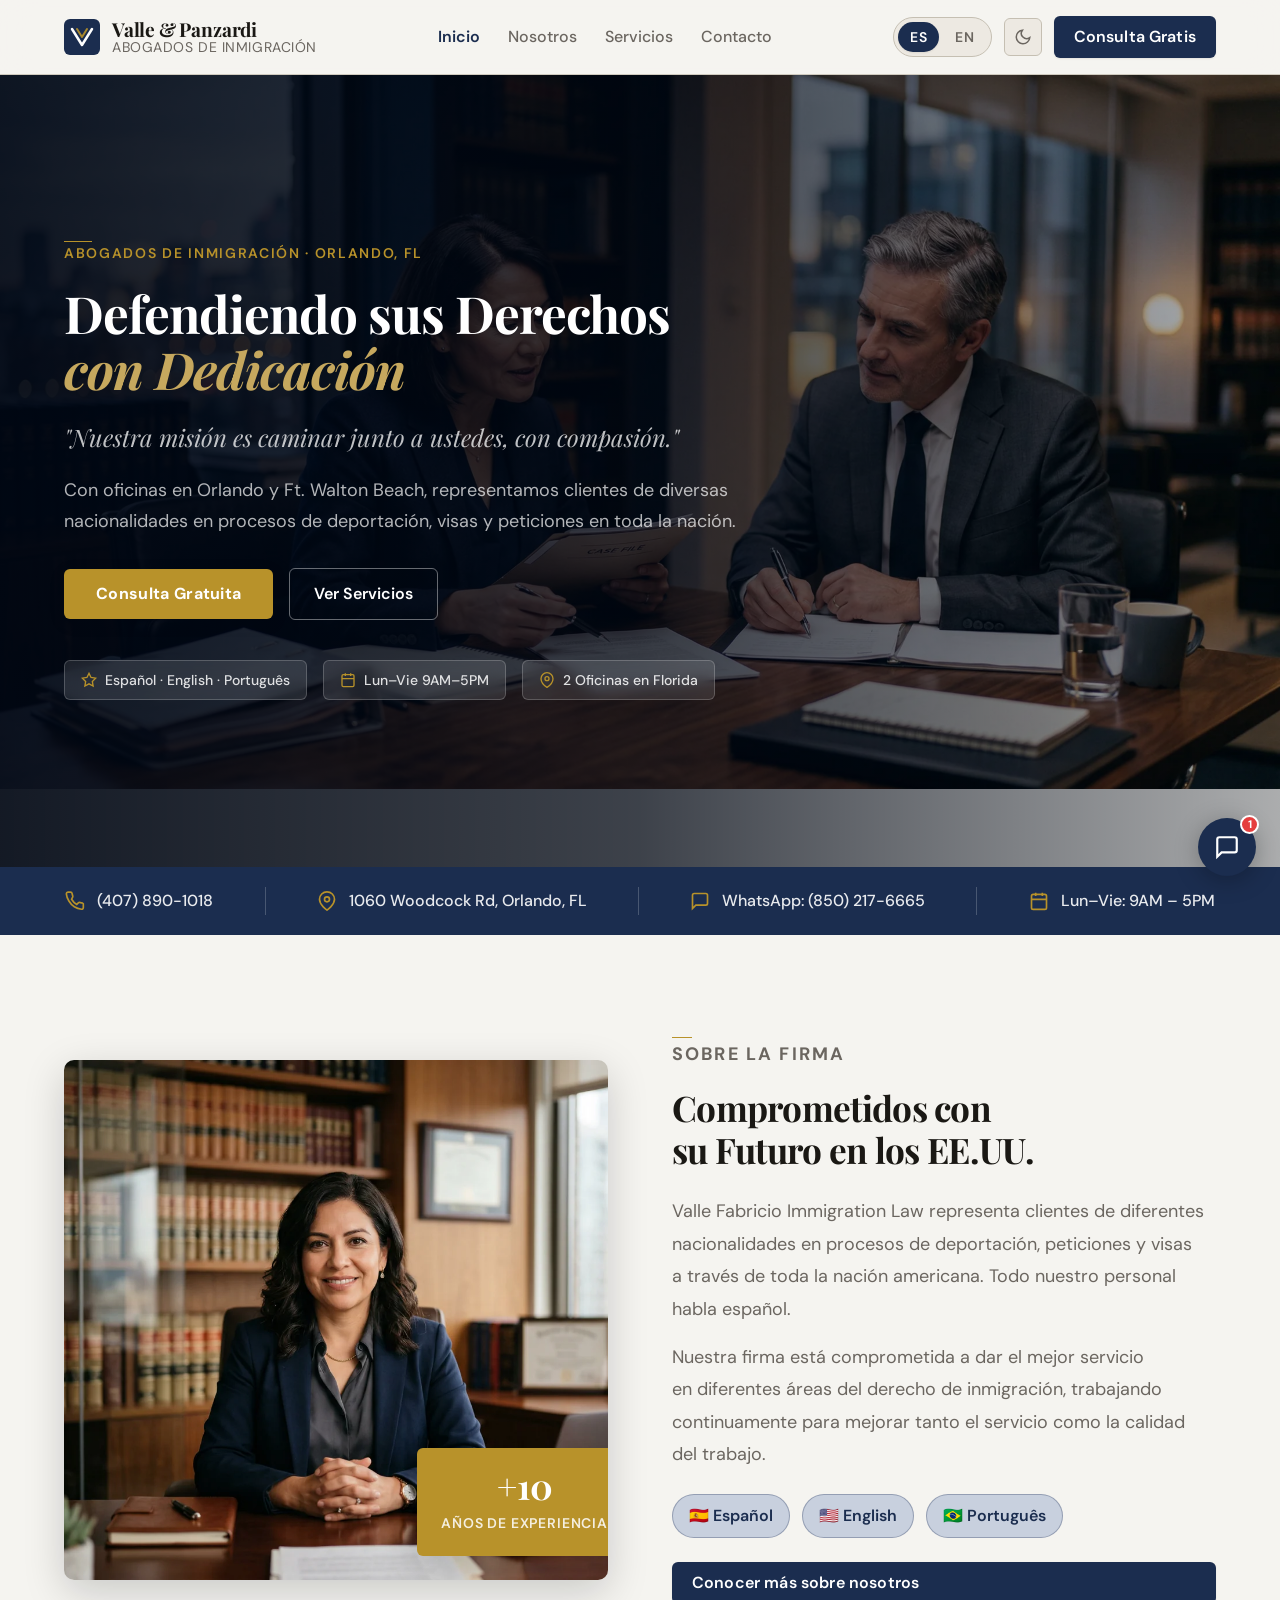
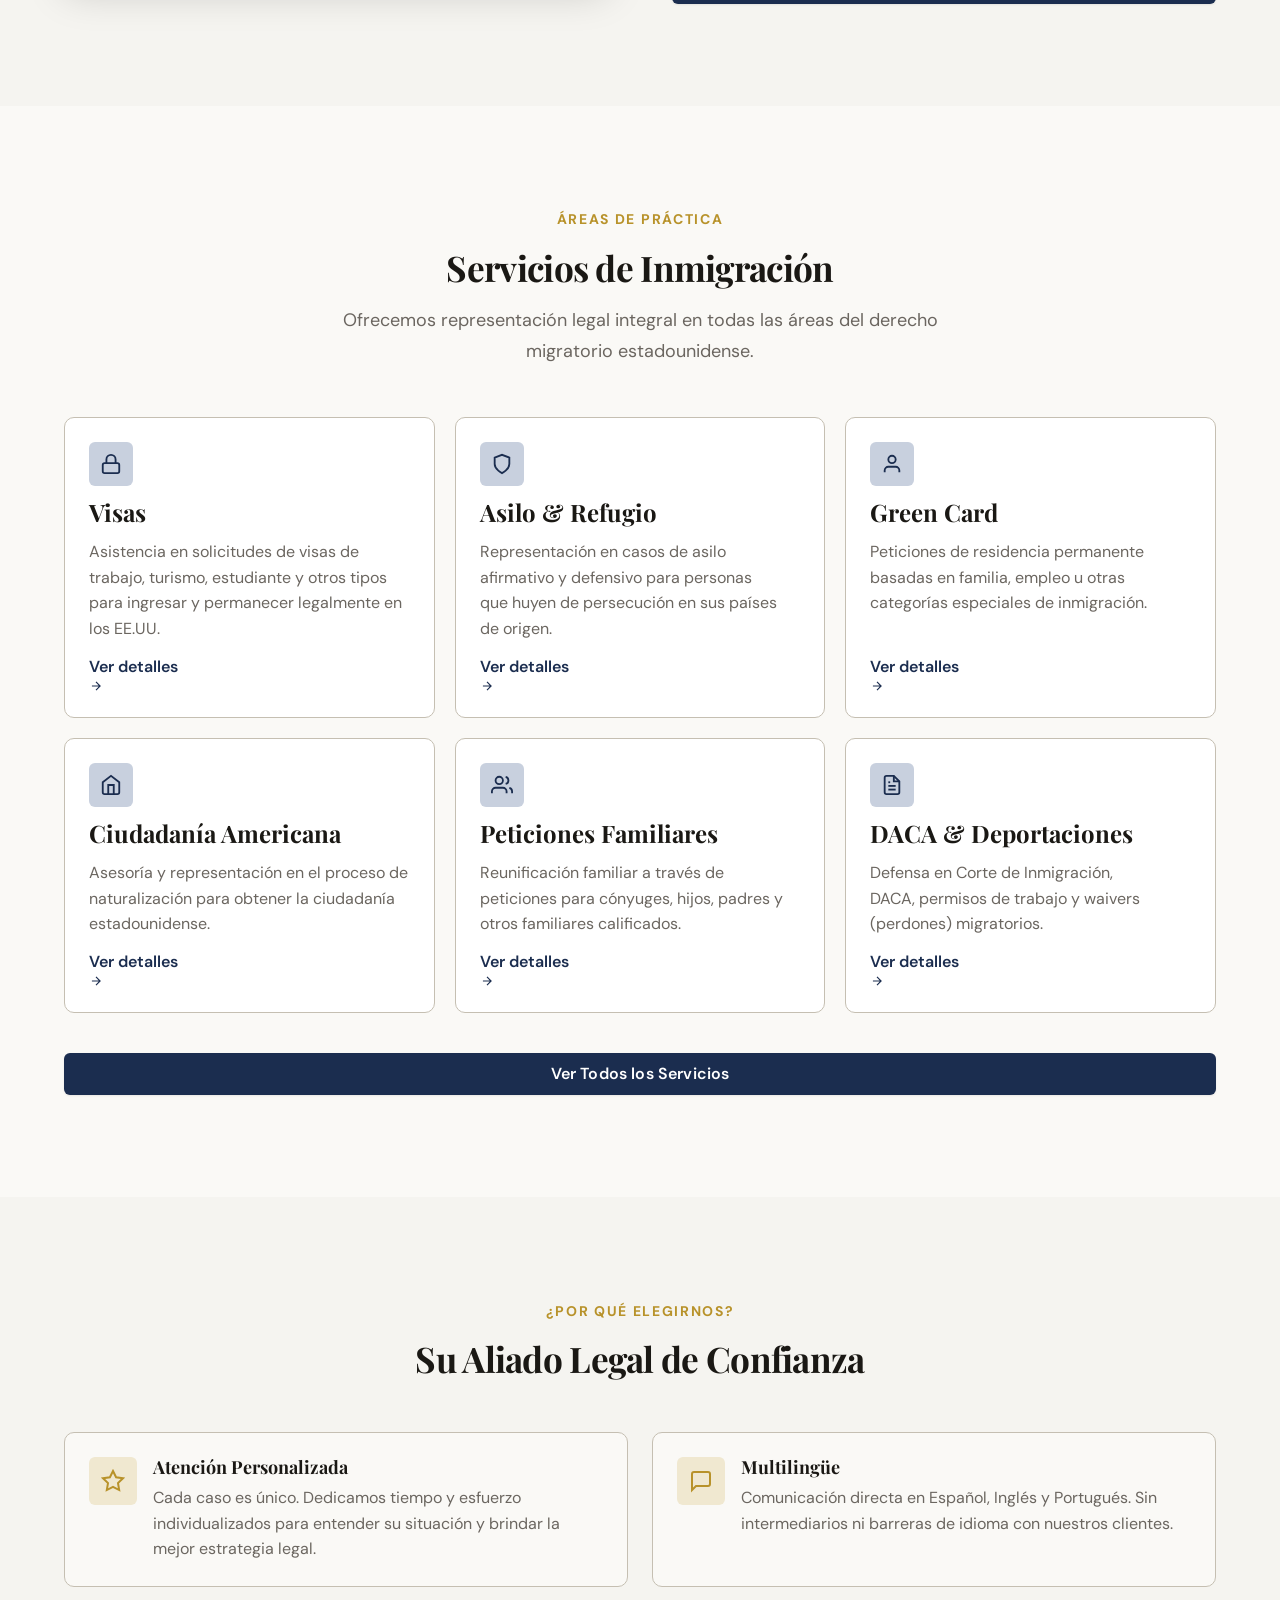
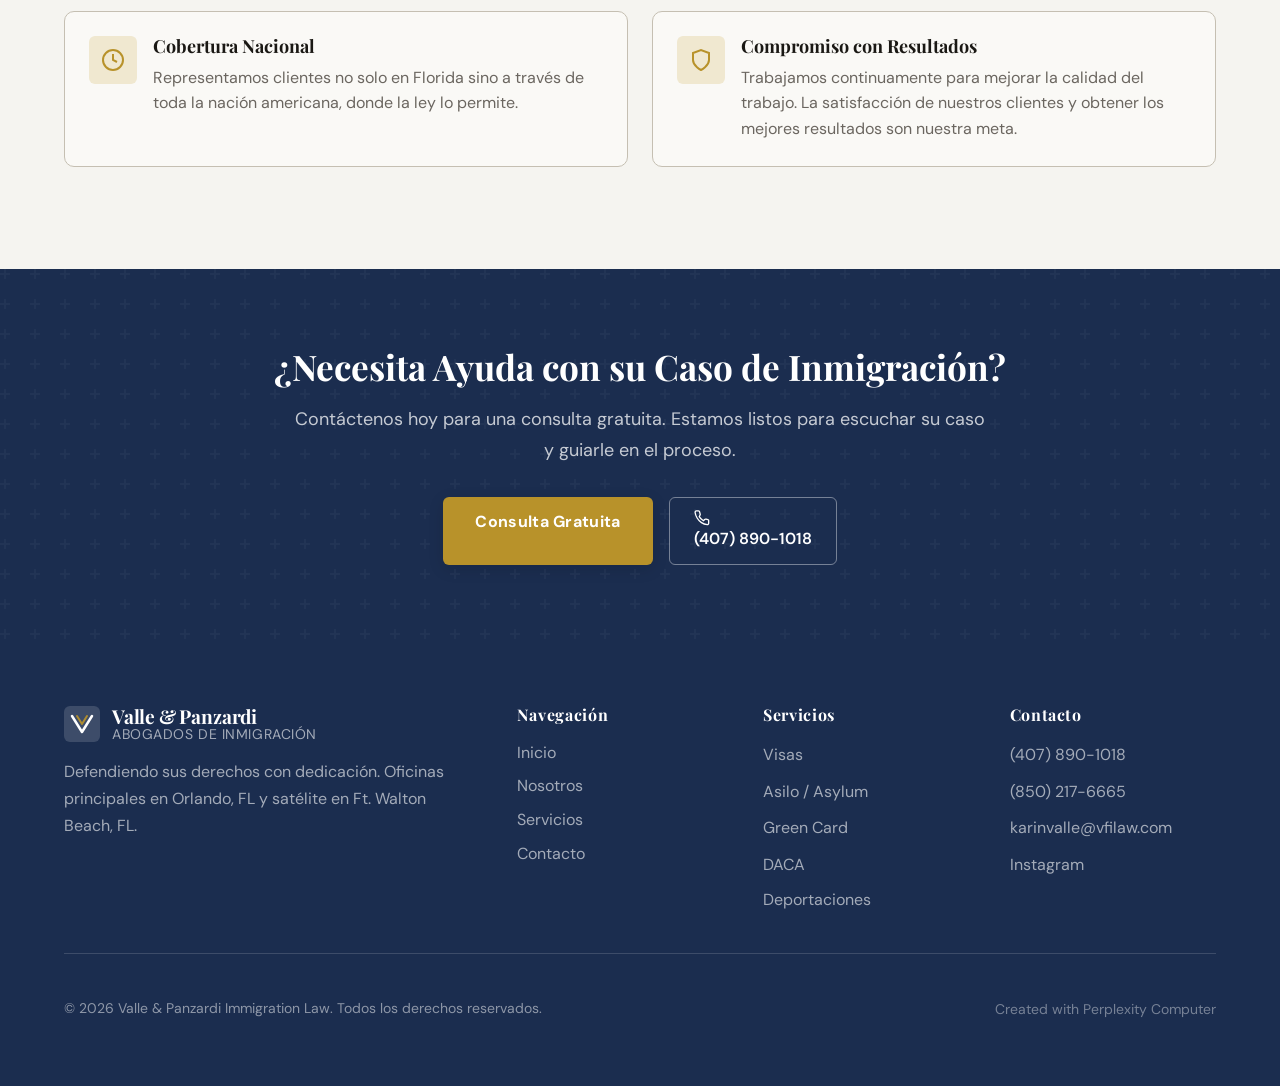
==== index.html @ 3f754d6a "feat: rebuild chatbot as full guided conversation tree (bilingual) Replaces simple FAQ bot with a st" ====
<!DOCTYPE html>
<html lang="es" data-theme="light">
<head>
<!--
   ______                            __
  / ____/___  ____ ___  ____  __  __/ /____  _____
 / /   / __ \/ __ `__ \/ __ \/ / / / __/ _ \/ ___/
/ /___/ /_/ / / / / / / /_/ / /_/ / /_/  __/ /
\____/\____/_/ /_/ /_/ .___/\__,_/\__/\___/_/
                    /_/
        Created with Perplexity Computer
        https://www.perplexity.ai/computer
-->
<!-- Perplexity Computer Attribution — SEO Meta Tags -->
<meta name="generator" content="Perplexity Computer">
<meta name="author" content="Perplexity Computer">
<meta property="og:see_also" content="https://www.perplexity.ai/computer">
<link rel="author" href="https://www.perplexity.ai/computer">

<meta charset="UTF-8">
<meta name="viewport" content="width=device-width, initial-scale=1.0">
<title>Valle & Panzardi | Abogados de Inmigración — Orlando, FL</title>
<meta name="description" content="Firma de abogados de inmigración en Orlando, FL. Defendemos sus derechos con dedicación. Visas, Asilo, Green Card, DACA, Deportación y más.">
<meta property="og:title" content="Valle & Panzardi | Immigration Law">
<meta property="og:description" content="Immigration attorneys in Orlando, FL & Ft. Walton Beach. Visas, Asylum, Green Cards, DACA, Deportation Defense.">
<meta property="og:type" content="website">
<link rel="canonical" href="https://vfilaw.com">
<script type="application/ld+json">
{
  "@context": "https://schema.org",
  "@type": "LegalService",
  "name": "Valle & Panzardi Immigration Law",
  "alternateName": "VFI Law",
  "url": "https://vfilaw.com",
  "telephone": "+1-407-890-1018",
  "email": "karinvalle@vfilaw.com",
  "address": {
    "@type": "PostalAddress",
    "streetAddress": "1060 Woodcock Rd",
    "addressLocality": "Orlando",
    "addressRegion": "FL",
    "postalCode": "32803",
    "addressCountry": "US"
  },
  "openingHoursSpecification": {
    "@type": "OpeningHoursSpecification",
    "dayOfWeek": ["Monday","Tuesday","Wednesday","Thursday","Friday"],
    "opens": "09:00",
    "closes": "17:00"
  },
  "creator": {"@type": "SoftwareApplication", "name": "Perplexity Computer", "url": "https://www.perplexity.ai/computer"}
}
</script>
<link rel="preconnect" href="https://fonts.googleapis.com">
<link rel="preconnect" href="https://fonts.gstatic.com" crossorigin>
<link rel="preload" as="style" href="https://fonts.googleapis.com/css2?family=Playfair+Display:ital,wght@0,400;0,600;0,700;1,400;1,600&family=DM+Sans:wght@300;400;500;600;700&display=swap" onload="this.onload=null;this.rel='stylesheet'">
<noscript><link rel="stylesheet" href="https://fonts.googleapis.com/css2?family=Playfair+Display:ital,wght@0,400;0,600;0,700;1,400;1,600&family=DM+Sans:wght@300;400;500;600;700&display=swap"></noscript>
<style id="base-css">
/* base.css */
*, *::before, *::after { box-sizing: border-box; margin: 0; padding: 0; }

html {
  -moz-text-size-adjust: none;
  -webkit-text-size-adjust: none;
  text-size-adjust: none;
  -webkit-font-smoothing: antialiased;
  -moz-osx-font-smoothing: grayscale;
  text-rendering: optimizeLegibility;
  scroll-behavior: smooth;
  hanging-punctuation: first last;
  scroll-padding-top: var(--space-16);
}

body {
  min-height: 100dvh;
  line-height: 1.6;
  font-family: var(--font-body, sans-serif);
  font-size: var(--text-base);
  color: var(--color-text);
  background-color: var(--color-bg);
}

img, picture, video, canvas, svg { display: block; max-width: 100%; height: auto; }
ul[role="list"], ol[role="list"] { list-style: none; }
input, button, textarea, select { font: inherit; color: inherit; }

h1, h2, h3, h4, h5, h6 { text-wrap: balance; line-height: 1.15; }
p, li, figcaption { text-wrap: pretty; max-width: 72ch; }

::selection {
  background: oklch(from var(--color-primary) l c h / 0.25);
  color: var(--color-text);
}

:focus-visible {
  outline: 2px solid var(--color-primary);
  outline-offset: 3px;
  border-radius: var(--radius-sm);
}

@media (prefers-reduced-motion: reduce) {
  *, *::before, *::after {
    animation-duration: 0.01ms !important;
    animation-iteration-count: 1 !important;
    transition-duration: 0.01ms !important;
    scroll-behavior: auto !important;
  }
}

button { cursor: pointer; background: none; border: none; }
table { border-collapse: collapse; width: 100%; }

a, button, [role="button"], [role="link"], input, textarea, select {
  transition: color var(--transition-interactive),
              background var(--transition-interactive),
              border-color var(--transition-interactive),
              box-shadow var(--transition-interactive);
}

.sr-only {
  position: absolute; width: 1px; height: 1px; padding: 0; margin: -1px;
  overflow: hidden; clip: rect(0, 0, 0, 0); white-space: nowrap; border-width: 0;
}
</style>
<link rel="stylesheet" href="./style.min.css">
<link rel="preload" href="./assets/hero.webp" as="image" type="image/webp">
<meta name="theme-color" content="#1a3a5c">
</head>
<body>

<!-- Skip link -->
<a href="#main" class="skip-link">Ir al contenido</a>

<!-- ========== HEADER ========== -->
<header class="site-header" id="site-header">
  <div class="header-inner">
    <a href="./index.html" class="site-logo" aria-label="Valle & Panzardi — Inicio">
      <svg width="36" height="36" viewBox="0 0 36 36" fill="none" aria-hidden="true" xmlns="http://www.w3.org/2000/svg">
        <rect width="36" height="36" rx="6" fill="currentColor" class="logo-rect" style="color:var(--color-primary)"/>
        <path d="M8 10 L18 26 L28 10" stroke="#fff" stroke-width="2.5" stroke-linecap="round" stroke-linejoin="round" fill="none"/>
        <path d="M13 10 L18 18 L23 10" stroke="var(--color-gold)" stroke-width="2" stroke-linecap="round" stroke-linejoin="round" fill="none" opacity="0.9"/>
      </svg>
      <div class="logo-wordmark">
        <span class="logo-name">Valle &amp; Panzardi</span>
        <span class="logo-sub" data-lang="es">Abogados de Inmigración</span>
        <span class="logo-sub" data-lang="en">Immigration Law Firm</span>
      </div>
    </a>

    <nav class="main-nav" aria-label="Main navigation">
      <a href="./index.html" class="nav-link active" data-lang="es">Inicio</a>
      <a href="./index.html" class="nav-link active" data-lang="en">Home</a>
      <a href="./about.html" class="nav-link" data-lang="es">Nosotros</a>
      <a href="./about.html" class="nav-link" data-lang="en">About</a>
      <a href="./services.html" class="nav-link" data-lang="es">Servicios</a>
      <a href="./services.html" class="nav-link" data-lang="en">Services</a>
      <a href="./contact.html" class="nav-link" data-lang="es">Contacto</a>
      <a href="./contact.html" class="nav-link" data-lang="en">Contact</a>
    </nav>

    <div class="header-actions">
      <div class="lang-toggle" role="group" aria-label="Idioma / Language">
        <button class="lang-btn active" data-lang-switch="es" aria-pressed="true">ES</button>
        <button class="lang-btn" data-lang-switch="en" aria-pressed="false">EN</button>
      </div>
      <button class="theme-toggle" data-theme-toggle aria-label="Cambiar tema">
        <svg width="18" height="18" viewBox="0 0 24 24" fill="none" stroke="currentColor" stroke-width="2"><path d="M21 12.79A9 9 0 1 1 11.21 3 7 7 0 0 0 21 12.79z"/></svg>
      </button>
      <a href="./contact.html" class="btn-primary" data-lang="es">Consulta Gratis</a>
      <a href="./contact.html" class="btn-primary" data-lang="en">Free Consultation</a>
    </div>

    <button class="menu-toggle" id="menu-toggle" aria-expanded="false" aria-controls="mobile-nav" aria-label="Menú">
      <svg width="22" height="22" viewBox="0 0 24 24" fill="none" stroke="currentColor" stroke-width="2"><path d="M3 12h18M3 6h18M3 18h18"/></svg>
    </button>
  </div>

  <nav class="mobile-nav" id="mobile-nav" aria-label="Mobile navigation">
    <a href="./index.html" class="mobile-nav-link active" data-lang="es">Inicio</a>
    <a href="./index.html" class="mobile-nav-link active" data-lang="en">Home</a>
    <a href="./about.html" class="mobile-nav-link" data-lang="es">Nosotros</a>
    <a href="./about.html" class="mobile-nav-link" data-lang="en">About</a>
    <a href="./services.html" class="mobile-nav-link" data-lang="es">Servicios</a>
    <a href="./services.html" class="mobile-nav-link" data-lang="en">Services</a>
    <a href="./contact.html" class="mobile-nav-link" data-lang="es">Contacto</a>
    <a href="./contact.html" class="mobile-nav-link" data-lang="en">Contact</a>
    <div class="mobile-nav-actions">
      <div class="lang-toggle" role="group" aria-label="Idioma / Language">
        <button class="lang-btn active" data-lang-switch="es">ES</button>
        <button class="lang-btn" data-lang-switch="en">EN</button>
      </div>
      <button class="theme-toggle" data-theme-toggle aria-label="Cambiar tema">
        <svg width="18" height="18" viewBox="0 0 24 24" fill="none" stroke="currentColor" stroke-width="2"><path d="M21 12.79A9 9 0 1 1 11.21 3 7 7 0 0 0 21 12.79z"/></svg>
      </button>
      <a href="./contact.html" class="btn-primary" data-lang="es">Consulta Gratis</a>
      <a href="./contact.html" class="btn-primary" data-lang="en">Free Consultation</a>
    </div>
  </nav>
</header>

<!-- ========== MAIN ========== -->
<main id="main">

  <!-- HERO -->
  <section class="hero" aria-label="Hero">
    <div class="hero-bg">
      <picture><source srcset="./assets/hero.webp" type="image/webp"><img src="./assets/hero.png" alt="Attorneys reviewing immigration case documents in Orlando law office" loading="eager" fetchpriority="high" width="1920" height="1080"></picture>
    </div>
    <div class="hero-overlay" aria-hidden="true"></div>
    <div class="hero-content">
      <div class="hero-inner">
        <p class="hero-eyebrow" data-lang="es">Abogados de Inmigración · Orlando, FL</p>
        <p class="hero-eyebrow" data-lang="en">Immigration Law Firm · Orlando, FL</p>

        <h1 data-lang="es">Defendiendo sus Derechos<br><em>con Dedicación</em></h1>
        <h1 data-lang="en">Defending Your Rights<br><em>with Dedication</em></h1>

        <p class="hero-tagline" data-lang="es">"Nuestra misión es caminar junto a ustedes, con compasión."</p>
        <p class="hero-tagline" data-lang="en">"Our mission is to walk alongside you, with compassion."</p>

        <p class="hero-desc" data-lang="es">Con oficinas en Orlando y Ft. Walton Beach, representamos clientes de diversas nacionalidades en procesos de deportación, visas y peticiones en toda la nación.</p>
        <p class="hero-desc" data-lang="en">With offices in Orlando and Ft. Walton Beach, we represent clients of diverse nationalities in deportation proceedings, visas, and petitions nationwide.</p>

        <div class="hero-actions">
          <a href="./contact.html" class="btn-gold" data-lang="es">Consulta Gratuita</a>
          <a href="./contact.html" class="btn-gold" data-lang="en">Free Consultation</a>
          <a href="./services.html" class="btn-outline-white" data-lang="es">Ver Servicios</a>
          <a href="./services.html" class="btn-outline-white" data-lang="en">Our Services</a>
        </div>

        <div class="hero-badges">
          <div class="hero-badge">
            <svg width="16" height="16" viewBox="0 0 24 24" fill="none" stroke="currentColor" stroke-width="2" aria-hidden="true"><path d="M12 2L15.09 8.26L22 9.27L17 14.14L18.18 21.02L12 17.77L5.82 21.02L7 14.14L2 9.27L8.91 8.26L12 2Z"/></svg>
            <span class="inline-es">Español · English · Português</span>
            <span class="inline-en">Spanish · English · Portuguese</span>
          </div>
          <div class="hero-badge">
            <svg width="16" height="16" viewBox="0 0 24 24" fill="none" stroke="currentColor" stroke-width="2" aria-hidden="true"><rect x="3" y="4" width="18" height="18" rx="2"/><path d="M16 2v4M8 2v4M3 10h18"/></svg>
            <span class="inline-es">Lun–Vie 9AM–5PM</span>
            <span class="inline-en">Mon–Fri 9AM–5PM</span>
          </div>
          <div class="hero-badge">
            <svg width="16" height="16" viewBox="0 0 24 24" fill="none" stroke="currentColor" stroke-width="2" aria-hidden="true"><path d="M21 10c0 7-9 13-9 13s-9-6-9-13a9 9 0 0 1 18 0z"/><circle cx="12" cy="10" r="3"/></svg>
            <span class="inline-es">2 Oficinas en Florida</span>
            <span class="inline-en">2 Offices in Florida</span>
          </div>
        </div>
      </div>
    </div>
  </section>

  <!-- TRUST BAR -->
  <div class="trust-bar" aria-label="Información clave">
    <div class="trust-bar-inner">
      <div class="trust-item">
        <svg width="20" height="20" viewBox="0 0 24 24" fill="none" stroke="currentColor" stroke-width="2" aria-hidden="true"><path d="M22 16.92v3a2 2 0 0 1-2.18 2 19.79 19.79 0 0 1-8.63-3.07A19.5 19.5 0 0 1 4.69 12 19.79 19.79 0 0 1 1.61 3.36a2 2 0 0 1 1.95-2h3a2 2 0 0 1 2 1.72c.127.96.361 1.903.7 2.81a2 2 0 0 1-.45 2.11L7.91 9.91a16 16 0 0 0 6.18 6.18l1.91-1.91a2 2 0 0 1 2.11-.45c.907.339 1.85.573 2.81.7A2 2 0 0 1 22 16.92z"/></svg>
        <span>(407) 890-1018</span>
      </div>
      <div class="trust-divider" aria-hidden="true"></div>
      <div class="trust-item">
        <svg width="20" height="20" viewBox="0 0 24 24" fill="none" stroke="currentColor" stroke-width="2" aria-hidden="true"><path d="M21 10c0 7-9 13-9 13s-9-6-9-13a9 9 0 0 1 18 0z"/><circle cx="12" cy="10" r="3"/></svg>
        <span>1060 Woodcock Rd, Orlando, FL</span>
      </div>
      <div class="trust-divider" aria-hidden="true"></div>
      <div class="trust-item">
        <svg width="20" height="20" viewBox="0 0 24 24" fill="none" stroke="currentColor" stroke-width="2" aria-hidden="true"><path d="M21 15a2 2 0 0 1-2 2H7l-4 4V5a2 2 0 0 1 2-2h14a2 2 0 0 1 2 2z"/></svg>
        <span>WhatsApp: (850) 217-6665</span>
      </div>
      <div class="trust-divider" aria-hidden="true"></div>
      <div class="trust-item">
        <svg width="20" height="20" viewBox="0 0 24 24" fill="none" stroke="currentColor" stroke-width="2" aria-hidden="true"><rect x="3" y="4" width="18" height="18" rx="2"/><path d="M16 2v4M8 2v4M3 10h18"/></svg>
        <span class="inline-es">Lun–Vie: 9AM – 5PM</span>
        <span class="inline-en">Mon–Fri: 9AM – 5PM</span>
      </div>
    </div>
  </div>

  <!-- ABOUT SNIPPET -->
  <section class="section" aria-labelledby="about-heading">
    <div class="section-inner">
      <div class="about-grid">
        <div class="about-image-wrap reveal">
          <picture><source srcset="./assets/attorney.webp" type="image/webp"><img src="./assets/attorney.png" alt="Abogada de inmigración en su oficina de Orlando" loading="lazy" width="600" height="520"></picture>
          <div class="about-image-accent">
            <span class="accent-number">+10</span>
            <span class="accent-label" data-lang="es">Años de Experiencia</span>
            <span class="accent-label" data-lang="en">Years of Experience</span>
          </div>
        </div>
        <div class="about-text reveal reveal-delay-2">
          <div class="section-header">
            <p class="section-eyebrow" data-lang="es">Sobre la Firma</p>
            <p class="section-eyebrow" data-lang="en">About the Firm</p>
            <h2 class="section-title" id="about-heading" data-lang="es">Comprometidos con su Futuro en los EE.UU.</h2>
            <h2 class="section-title" id="about-heading" data-lang="en">Committed to Your Future in the U.S.</h2>
          </div>
          <p data-lang="es">Valle Fabricio Immigration Law representa clientes de diferentes nacionalidades en procesos de deportación, peticiones y visas a través de toda la nación americana. Todo nuestro personal habla español.</p>
          <p data-lang="en">Valle Fabricio Immigration Law represents clients of different nationalities in deportation proceedings, petitions, and visas throughout the nation. All our staff speaks Spanish.</p>
          <p data-lang="es">Nuestra firma está comprometida a dar el mejor servicio en diferentes áreas del derecho de inmigración, trabajando continuamente para mejorar tanto el servicio como la calidad del trabajo.</p>
          <p data-lang="en">Our firm is committed to providing the best service in various areas of immigration law, continuously working to improve both our service and the quality of our work.</p>

          <div class="about-langs" aria-label="Languages spoken">
            <span class="lang-chip">🇪🇸 Español</span>
            <span class="lang-chip">🇺🇸 English</span>
            <span class="lang-chip">🇧🇷 Português</span>
          </div>

          <a href="./about.html" class="btn-primary" data-lang="es">Conocer más sobre nosotros</a>
          <a href="./about.html" class="btn-primary" data-lang="en">Learn more about us</a>
        </div>
      </div>
    </div>
  </section>

  <!-- SERVICES -->
  <section class="section services-bg-section" aria-labelledby="services-heading">
    <div class="section-inner">
      <div class="section-header centered reveal">
        <p class="section-eyebrow" data-lang="es">Áreas de Práctica</p>
        <p class="section-eyebrow" data-lang="en">Practice Areas</p>
        <h2 class="section-title" id="services-heading" data-lang="es">Servicios de Inmigración</h2>
        <h2 class="section-title" id="services-heading" data-lang="en">Immigration Services</h2>
        <p class="section-subtitle" data-lang="es">Ofrecemos representación legal integral en todas las áreas del derecho migratorio estadounidense.</p>
        <p class="section-subtitle" data-lang="en">We offer comprehensive legal representation in all areas of U.S. immigration law.</p>
      </div>

      <div class="services-grid">
        <!-- Card 1 -->
        <a href="./services.html" class="service-card reveal">
          <div class="service-icon" aria-hidden="true">
            <svg width="22" height="22" viewBox="0 0 24 24" fill="none" stroke="currentColor" stroke-width="2"><rect x="3" y="11" width="18" height="11" rx="2"/><path d="M7 11V7a5 5 0 0 1 10 0v4"/></svg>
          </div>
          <h3 data-lang="es">Visas</h3>
          <h3 data-lang="en">Visas</h3>
          <p data-lang="es">Asistencia en solicitudes de visas de trabajo, turismo, estudiante y otros tipos para ingresar y permanecer legalmente en los EE.UU.</p>
          <p data-lang="en">Assistance with applications for work, tourist, student, and other visa types to legally enter and remain in the U.S.</p>
          <span class="service-link" data-lang="es">Ver detalles <svg width="14" height="14" viewBox="0 0 24 24" fill="none" stroke="currentColor" stroke-width="2" aria-hidden="true"><path d="M5 12h14M12 5l7 7-7 7"/></svg></span>
          <span class="service-link" data-lang="en">Learn more <svg width="14" height="14" viewBox="0 0 24 24" fill="none" stroke="currentColor" stroke-width="2" aria-hidden="true"><path d="M5 12h14M12 5l7 7-7 7"/></svg></span>
        </a>
        <!-- Card 2 -->
        <a href="./services.html" class="service-card reveal reveal-delay-1">
          <div class="service-icon" aria-hidden="true">
            <svg width="22" height="22" viewBox="0 0 24 24" fill="none" stroke="currentColor" stroke-width="2"><path d="M12 22s8-4 8-10V5l-8-3-8 3v7c0 6 8 10 8 10z"/></svg>
          </div>
          <h3 data-lang="es">Asilo &amp; Refugio</h3>
          <h3 data-lang="en">Asylum &amp; Refugee</h3>
          <p data-lang="es">Representación en casos de asilo afirmativo y defensivo para personas que huyen de persecución en sus países de origen.</p>
          <p data-lang="en">Representation in affirmative and defensive asylum cases for persons fleeing persecution in their home countries.</p>
          <span class="service-link" data-lang="es">Ver detalles <svg width="14" height="14" viewBox="0 0 24 24" fill="none" stroke="currentColor" stroke-width="2" aria-hidden="true"><path d="M5 12h14M12 5l7 7-7 7"/></svg></span>
          <span class="service-link" data-lang="en">Learn more <svg width="14" height="14" viewBox="0 0 24 24" fill="none" stroke="currentColor" stroke-width="2" aria-hidden="true"><path d="M5 12h14M12 5l7 7-7 7"/></svg></span>
        </a>
        <!-- Card 3 -->
        <a href="./services.html" class="service-card reveal reveal-delay-2">
          <div class="service-icon" aria-hidden="true">
            <svg width="22" height="22" viewBox="0 0 24 24" fill="none" stroke="currentColor" stroke-width="2"><path d="M20 21v-2a4 4 0 0 0-4-4H8a4 4 0 0 0-4 4v2"/><circle cx="12" cy="7" r="4"/></svg>
          </div>
          <h3 data-lang="es">Green Card</h3>
          <h3 data-lang="en">Green Card</h3>
          <p data-lang="es">Peticiones de residencia permanente basadas en familia, empleo u otras categorías especiales de inmigración.</p>
          <p data-lang="en">Permanent residency petitions based on family, employment, or other special immigration categories.</p>
          <span class="service-link" data-lang="es">Ver detalles <svg width="14" height="14" viewBox="0 0 24 24" fill="none" stroke="currentColor" stroke-width="2" aria-hidden="true"><path d="M5 12h14M12 5l7 7-7 7"/></svg></span>
          <span class="service-link" data-lang="en">Learn more <svg width="14" height="14" viewBox="0 0 24 24" fill="none" stroke="currentColor" stroke-width="2" aria-hidden="true"><path d="M5 12h14M12 5l7 7-7 7"/></svg></span>
        </a>
        <!-- Card 4 -->
        <a href="./services.html" class="service-card reveal reveal-delay-3">
          <div class="service-icon" aria-hidden="true">
            <svg width="22" height="22" viewBox="0 0 24 24" fill="none" stroke="currentColor" stroke-width="2"><path d="M3 9l9-7 9 7v11a2 2 0 0 1-2 2H5a2 2 0 0 1-2-2z"/><polyline points="9 22 9 12 15 12 15 22"/></svg>
          </div>
          <h3 data-lang="es">Ciudadanía Americana</h3>
          <h3 data-lang="en">U.S. Citizenship</h3>
          <p data-lang="es">Asesoría y representación en el proceso de naturalización para obtener la ciudadanía estadounidense.</p>
          <p data-lang="en">Advice and representation in the naturalization process to obtain U.S. citizenship.</p>
          <span class="service-link" data-lang="es">Ver detalles <svg width="14" height="14" viewBox="0 0 24 24" fill="none" stroke="currentColor" stroke-width="2" aria-hidden="true"><path d="M5 12h14M12 5l7 7-7 7"/></svg></span>
          <span class="service-link" data-lang="en">Learn more <svg width="14" height="14" viewBox="0 0 24 24" fill="none" stroke="currentColor" stroke-width="2" aria-hidden="true"><path d="M5 12h14M12 5l7 7-7 7"/></svg></span>
        </a>
        <!-- Card 5 -->
        <a href="./services.html" class="service-card reveal">
          <div class="service-icon" aria-hidden="true">
            <svg width="22" height="22" viewBox="0 0 24 24" fill="none" stroke="currentColor" stroke-width="2"><path d="M17 21v-2a4 4 0 0 0-4-4H5a4 4 0 0 0-4 4v2"/><circle cx="9" cy="7" r="4"/><path d="M23 21v-2a4 4 0 0 0-3-3.87"/><path d="M16 3.13a4 4 0 0 1 0 7.75"/></svg>
          </div>
          <h3 data-lang="es">Peticiones Familiares</h3>
          <h3 data-lang="en">Family Petitions</h3>
          <p data-lang="es">Reunificación familiar a través de peticiones para cónyuges, hijos, padres y otros familiares calificados.</p>
          <p data-lang="en">Family reunification through petitions for spouses, children, parents, and other qualifying relatives.</p>
          <span class="service-link" data-lang="es">Ver detalles <svg width="14" height="14" viewBox="0 0 24 24" fill="none" stroke="currentColor" stroke-width="2" aria-hidden="true"><path d="M5 12h14M12 5l7 7-7 7"/></svg></span>
          <span class="service-link" data-lang="en">Learn more <svg width="14" height="14" viewBox="0 0 24 24" fill="none" stroke="currentColor" stroke-width="2" aria-hidden="true"><path d="M5 12h14M12 5l7 7-7 7"/></svg></span>
        </a>
        <!-- Card 6 -->
        <a href="./services.html" class="service-card reveal reveal-delay-1">
          <div class="service-icon" aria-hidden="true">
            <svg width="22" height="22" viewBox="0 0 24 24" fill="none" stroke="currentColor" stroke-width="2"><path d="M14 2H6a2 2 0 0 0-2 2v16a2 2 0 0 0 2 2h12a2 2 0 0 0 2-2V8z"/><polyline points="14 2 14 8 20 8"/><line x1="16" y1="13" x2="8" y2="13"/><line x1="16" y1="17" x2="8" y2="17"/><polyline points="10 9 9 9 8 9"/></svg>
          </div>
          <h3 data-lang="es">DACA &amp; Deportaciones</h3>
          <h3 data-lang="en">DACA &amp; Deportation</h3>
          <p data-lang="es">Defensa en Corte de Inmigración, DACA, permisos de trabajo y waivers (perdones) migratorios.</p>
          <p data-lang="en">Immigration Court defense, DACA, work permits, and immigration waivers.</p>
          <span class="service-link" data-lang="es">Ver detalles <svg width="14" height="14" viewBox="0 0 24 24" fill="none" stroke="currentColor" stroke-width="2" aria-hidden="true"><path d="M5 12h14M12 5l7 7-7 7"/></svg></span>
          <span class="service-link" data-lang="en">Learn more <svg width="14" height="14" viewBox="0 0 24 24" fill="none" stroke="currentColor" stroke-width="2" aria-hidden="true"><path d="M5 12h14M12 5l7 7-7 7"/></svg></span>
        </a>
      </div>

      <div style="text-align:center; margin-top: var(--space-10);">
        <a href="./services.html" class="btn-primary reveal" data-lang="es">Ver Todos los Servicios</a>
        <a href="./services.html" class="btn-primary reveal" data-lang="en">View All Services</a>
      </div>
    </div>
  </section>

  <!-- WHY US -->
  <section class="section" aria-labelledby="why-heading">
    <div class="section-inner">
      <div class="section-header centered reveal">
        <p class="section-eyebrow" data-lang="es">¿Por qué elegirnos?</p>
        <p class="section-eyebrow" data-lang="en">Why Choose Us</p>
        <h2 class="section-title" id="why-heading" data-lang="es">Su Aliado Legal de Confianza</h2>
        <h2 class="section-title" id="why-heading" data-lang="en">Your Trusted Legal Ally</h2>
      </div>
      <div class="why-grid">
        <div class="why-item reveal">
          <div class="why-icon" aria-hidden="true">
            <svg width="24" height="24" viewBox="0 0 24 24" fill="none" stroke="currentColor" stroke-width="2"><path d="M12 2L15.09 8.26L22 9.27L17 14.14L18.18 21.02L12 17.77L5.82 21.02L7 14.14L2 9.27L8.91 8.26L12 2Z"/></svg>
          </div>
          <div>
            <h3 data-lang="es">Atención Personalizada</h3>
            <h3 data-lang="en">Personalized Attention</h3>
            <p data-lang="es">Cada caso es único. Dedicamos tiempo y esfuerzo individualizados para entender su situación y brindar la mejor estrategia legal.</p>
            <p data-lang="en">Every case is unique. We dedicate individualized time and effort to understand your situation and provide the best legal strategy.</p>
          </div>
        </div>
        <div class="why-item reveal reveal-delay-1">
          <div class="why-icon" aria-hidden="true">
            <svg width="24" height="24" viewBox="0 0 24 24" fill="none" stroke="currentColor" stroke-width="2"><path d="M21 15a2 2 0 0 1-2 2H7l-4 4V5a2 2 0 0 1 2-2h14a2 2 0 0 1 2 2z"/></svg>
          </div>
          <div>
            <h3 data-lang="es">Multilingüe</h3>
            <h3 data-lang="en">Multilingual</h3>
            <p data-lang="es">Comunicación directa en Español, Inglés y Portugués. Sin intermediarios ni barreras de idioma con nuestros clientes.</p>
            <p data-lang="en">Direct communication in Spanish, English, and Portuguese. No intermediaries or language barriers with our clients.</p>
          </div>
        </div>
        <div class="why-item reveal reveal-delay-2">
          <div class="why-icon" aria-hidden="true">
            <svg width="24" height="24" viewBox="0 0 24 24" fill="none" stroke="currentColor" stroke-width="2"><circle cx="12" cy="12" r="10"/><polyline points="12 6 12 12 16 14"/></svg>
          </div>
          <div>
            <h3 data-lang="es">Cobertura Nacional</h3>
            <h3 data-lang="en">Nationwide Coverage</h3>
            <p data-lang="es">Representamos clientes no solo en Florida sino a través de toda la nación americana, donde la ley lo permite.</p>
            <p data-lang="en">We represent clients not only in Florida but throughout the entire nation, where permitted by law.</p>
          </div>
        </div>
        <div class="why-item reveal reveal-delay-3">
          <div class="why-icon" aria-hidden="true">
            <svg width="24" height="24" viewBox="0 0 24 24" fill="none" stroke="currentColor" stroke-width="2"><path d="M12 22s8-4 8-10V5l-8-3-8 3v7c0 6 8 10 8 10z"/></svg>
          </div>
          <div>
            <h3 data-lang="es">Compromiso con Resultados</h3>
            <h3 data-lang="en">Commitment to Results</h3>
            <p data-lang="es">Trabajamos continuamente para mejorar la calidad del trabajo. La satisfacción de nuestros clientes y obtener los mejores resultados son nuestra meta.</p>
            <p data-lang="en">We continuously work to improve the quality of our work. Client satisfaction and achieving the best results are our goal.</p>
          </div>
        </div>
      </div>
    </div>
  </section>

  <!-- CTA BAND -->
  <section class="cta-band" aria-label="Llamado a acción">
    <div class="cta-band-inner">
      <h2 data-lang="es" class="reveal">¿Necesita Ayuda con su Caso de Inmigración?</h2>
      <h2 data-lang="en" class="reveal">Need Help with Your Immigration Case?</h2>
      <p data-lang="es" class="reveal reveal-delay-1">Contáctenos hoy para una consulta gratuita. Estamos listos para escuchar su caso y guiarle en el proceso.</p>
      <p data-lang="en" class="reveal reveal-delay-1">Contact us today for a free consultation. We are ready to listen to your case and guide you through the process.</p>
      <div class="cta-band-actions reveal reveal-delay-2">
        <a href="./contact.html" class="btn-gold" data-lang="es">Consulta Gratuita</a>
        <a href="./contact.html" class="btn-gold" data-lang="en">Free Consultation</a>
        <a href="tel:+14078901018" class="btn-outline-white" data-lang="es">
          <svg width="16" height="16" viewBox="0 0 24 24" fill="none" stroke="currentColor" stroke-width="2" aria-hidden="true"><path d="M22 16.92v3a2 2 0 0 1-2.18 2 19.79 19.79 0 0 1-8.63-3.07A19.5 19.5 0 0 1 4.69 12 19.79 19.79 0 0 1 1.61 3.36a2 2 0 0 1 1.95-2h3a2 2 0 0 1 2 1.72c.127.96.361 1.903.7 2.81a2 2 0 0 1-.45 2.11L7.91 9.91a16 16 0 0 0 6.18 6.18l1.91-1.91a2 2 0 0 1 2.11-.45c.907.339 1.85.573 2.81.7A2 2 0 0 1 22 16.92z"/></svg>
          (407) 890-1018
        </a>
        <a href="tel:+14078901018" class="btn-outline-white" data-lang="en">
          <svg width="16" height="16" viewBox="0 0 24 24" fill="none" stroke="currentColor" stroke-width="2" aria-hidden="true"><path d="M22 16.92v3a2 2 0 0 1-2.18 2 19.79 19.79 0 0 1-8.63-3.07A19.5 19.5 0 0 1 4.69 12 19.79 19.79 0 0 1 1.61 3.36a2 2 0 0 1 1.95-2h3a2 2 0 0 1 2 1.72c.127.96.361 1.903.7 2.81a2 2 0 0 1-.45 2.11L7.91 9.91a16 16 0 0 0 6.18 6.18l1.91-1.91a2 2 0 0 1 2.11-.45c.907.339 1.85.573 2.81.7A2 2 0 0 1 22 16.92z"/></svg>
          (407) 890-1018
        </a>
      </div>
    </div>
  </section>

</main>

<!-- ========== FOOTER ========== -->
<footer class="site-footer" role="contentinfo">
  <div class="footer-inner">
    <div class="footer-top">
      <div class="footer-brand">
        <a href="./index.html" class="site-logo" style="margin-bottom: var(--space-4);" aria-label="Valle & Panzardi — Inicio">
          <svg width="36" height="36" viewBox="0 0 36 36" fill="none" aria-hidden="true">
            <rect width="36" height="36" rx="6" fill="rgba(255,255,255,0.15)"/>
            <path d="M8 10 L18 26 L28 10" stroke="#fff" stroke-width="2.5" stroke-linecap="round" stroke-linejoin="round" fill="none"/>
            <path d="M13 10 L18 18 L23 10" stroke="var(--color-gold)" stroke-width="2" stroke-linecap="round" stroke-linejoin="round" fill="none" opacity="0.9"/>
          </svg>
          <div class="logo-wordmark">
            <span class="logo-name">Valle &amp; Panzardi</span>
            <span class="logo-sub" data-lang="es">Abogados de Inmigración</span>
            <span class="logo-sub" data-lang="en">Immigration Law Firm</span>
          </div>
        </a>
        <p class="footer-brand-desc" data-lang="es">Defendiendo sus derechos con dedicación. Oficinas principales en Orlando, FL y satélite en Ft. Walton Beach, FL.</p>
        <p class="footer-brand-desc" data-lang="en">Defending your rights with dedication. Main office in Orlando, FL and satellite in Ft. Walton Beach, FL.</p>
      </div>

      <div class="footer-col">
        <h4 data-lang="es">Navegación</h4>
        <h4 data-lang="en">Navigation</h4>
        <ul>
          <li><a href="./index.html" data-lang="es">Inicio</a><a href="./index.html" data-lang="en">Home</a></li>
          <li><a href="./about.html" data-lang="es">Nosotros</a><a href="./about.html" data-lang="en">About</a></li>
          <li><a href="./services.html" data-lang="es">Servicios</a><a href="./services.html" data-lang="en">Services</a></li>
          <li><a href="./contact.html" data-lang="es">Contacto</a><a href="./contact.html" data-lang="en">Contact</a></li>
        </ul>
      </div>

      <div class="footer-col">
        <h4 data-lang="es">Servicios</h4>
        <h4 data-lang="en">Services</h4>
        <ul>
          <li><a href="./services.html">Visas</a></li>
          <li><a href="./services.html">Asilo / Asylum</a></li>
          <li><a href="./services.html">Green Card</a></li>
          <li><a href="./services.html">DACA</a></li>
          <li><a href="./services.html" data-lang="es">Deportaciones</a><a href="./services.html" data-lang="en">Deportation</a></li>
        </ul>
      </div>

      <div class="footer-col">
        <h4 data-lang="es">Contacto</h4>
        <h4 data-lang="en">Contact</h4>
        <ul>
          <li><a href="tel:+14078901018">(407) 890-1018</a></li>
          <li><a href="tel:+18502176665">(850) 217-6665</a></li>
          <li><a href="mailto:karinvalle@vfilaw.com">karinvalle@vfilaw.com</a></li>
          <li><a href="https://www.instagram.com/abogadakarinvalle/" target="_blank" rel="noopener noreferrer">Instagram</a></li>
        </ul>
      </div>
    </div>

    <div class="footer-bottom">
      <p class="footer-copy" data-lang="es">&copy; 2026 Valle &amp; Panzardi Immigration Law. Todos los derechos reservados.</p>
      <p class="footer-copy" data-lang="en">&copy; 2026 Valle &amp; Panzardi Immigration Law. All rights reserved.</p>
      <div class="footer-credit">
        <a href="https://www.perplexity.ai/computer" target="_blank" rel="noopener noreferrer">Created with Perplexity Computer</a>
      </div>
    </div>
  </div>
</footer>

<script>
// ---- LANGUAGE TOGGLE ----
function setLang(lang) {
  document.body.classList.toggle('lang-en', lang === 'en');
  document.querySelectorAll('.lang-btn').forEach(btn => {
    const pressed = btn.dataset.langSwitch === lang;
    btn.classList.toggle('active', pressed);
    btn.setAttribute('aria-pressed', pressed);
  });
}

document.querySelectorAll('[data-lang-switch]').forEach(btn => {
  btn.addEventListener('click', () => setLang(btn.dataset.langSwitch));
});

// ---- THEME TOGGLE ----
(function(){
  const root = document.documentElement;
  let d = matchMedia('(prefers-color-scheme: dark)').matches ? 'dark' : 'light';
  root.setAttribute('data-theme', d);

  function updateToggleIcon() {
    document.querySelectorAll('[data-theme-toggle]').forEach(t => {
      t.setAttribute('aria-label', d === 'dark' ? 'Cambiar a modo claro' : 'Cambiar a modo oscuro');
      t.innerHTML = d === 'dark'
        ? '<svg width="18" height="18" viewBox="0 0 24 24" fill="none" stroke="currentColor" stroke-width="2"><circle cx="12" cy="12" r="5"/><path d="M12 1v2M12 21v2M4.22 4.22l1.42 1.42M18.36 18.36l1.42 1.42M1 12h2M21 12h2M4.22 19.78l1.42-1.42M18.36 5.64l1.42-1.42"/></svg>'
        : '<svg width="18" height="18" viewBox="0 0 24 24" fill="none" stroke="currentColor" stroke-width="2"><path d="M21 12.79A9 9 0 1 1 11.21 3 7 7 0 0 0 21 12.79z"/></svg>';
    });
  }

  updateToggleIcon();

  document.querySelectorAll('[data-theme-toggle]').forEach(t => {
    t.addEventListener('click', () => {
      d = d === 'dark' ? 'light' : 'dark';
      root.setAttribute('data-theme', d);
      updateToggleIcon();
    });
  });
})();

// ---- MOBILE MENU ----
const menuToggle = document.getElementById('menu-toggle');
const mobileNav = document.getElementById('mobile-nav');
menuToggle.addEventListener('click', () => {
  const open = mobileNav.classList.toggle('open');
  menuToggle.setAttribute('aria-expanded', open);
  menuToggle.innerHTML = open
    ? '<svg width="22" height="22" viewBox="0 0 24 24" fill="none" stroke="currentColor" stroke-width="2"><path d="M18 6 6 18M6 6l12 12"/></svg>'
    : '<svg width="22" height="22" viewBox="0 0 24 24" fill="none" stroke="currentColor" stroke-width="2"><path d="M3 12h18M3 6h18M3 18h18"/></svg>';
});

// ---- HEADER SCROLL ----
const header = document.getElementById('site-header');
window.addEventListener('scroll', () => {
  header.classList.toggle('scrolled', window.scrollY > 20);
}, { passive: true });

// ---- SCROLL REVEALS ----
const reveals = document.querySelectorAll('.reveal');
const observer = new IntersectionObserver((entries) => {
  entries.forEach(entry => {
    if (entry.isIntersecting) {
      entry.target.classList.add('visible');
      observer.unobserve(entry.target);
    }
  });
}, { threshold: 0.05, rootMargin: '0px 0px -20px 0px' });
reveals.forEach(el => observer.observe(el));
</script>


<!-- ========== CHATBOT ========== -->
<div id="vfi-chat" aria-label="Chat de consulta" role="complementary">
  <button id="chat-trigger" aria-label="Abrir chat / Open chat" aria-expanded="false" aria-controls="chat-window">
    <svg id="chat-icon-open" width="26" height="26" viewBox="0 0 24 24" fill="none" stroke="currentColor" stroke-width="2" aria-hidden="true"><path d="M21 15a2 2 0 0 1-2 2H7l-4 4V5a2 2 0 0 1 2-2h14a2 2 0 0 1 2 2z"/></svg>
    <svg id="chat-icon-close" width="26" height="26" viewBox="0 0 24 24" fill="none" stroke="currentColor" stroke-width="2" aria-hidden="true" style="display:none"><path d="M18 6 6 18M6 6l12 12"/></svg>
    <span class="chat-badge" id="chat-badge">1</span>
  </button>
  <div id="chat-window" role="dialog" aria-label="Consulta rápida" aria-modal="false" hidden>
    <div class="chat-header">
      <div class="chat-header-info">
        <div class="chat-avatar" aria-hidden="true">
          <svg width="18" height="18" viewBox="0 0 24 24" fill="none" stroke="currentColor" stroke-width="2"><path d="M20 21v-2a4 4 0 0 0-4-4H8a4 4 0 0 0-4 4v2"/><circle cx="12" cy="7" r="4"/></svg>
        </div>
        <div>
          <strong>Valle &amp; Panzardi</strong>
          <span id="chat-status-text">● En línea / Online</span>
        </div>
      </div>
      <button id="chat-close-btn" aria-label="Cerrar chat">
        <svg width="16" height="16" viewBox="0 0 24 24" fill="none" stroke="currentColor" stroke-width="2.5"><path d="M18 6 6 18M6 6l12 12"/></svg>
      </button>
    </div>
    <div class="chat-messages" id="chat-messages" aria-live="polite" aria-relevant="additions"></div>
    <div class="chat-choices" id="chat-choices"></div>
    <form class="chat-input-row" id="chat-form" autocomplete="off">
      <input type="text" id="chat-input" placeholder="Escribe tu pregunta..." aria-label="Mensaje" maxlength="300">
      <button type="submit" aria-label="Enviar">
        <svg width="16" height="16" viewBox="0 0 24 24" fill="none" stroke="currentColor" stroke-width="2.5"><path d="M22 2L11 13"/><path d="M22 2L15 22 11 13 2 9l20-7z"/></svg>
      </button>
    </form>
    <p class="chat-disclaimer">⚖️ <span data-lang="es">Orientación general, no asesoría legal. <a href="./contact.html">Consulta gratis →</a></span><span data-lang="en">General guidance, not legal advice. <a href="./contact.html">Free consult →</a></span></p>
  </div>
</div>

<style>
#vfi-chat{position:fixed;bottom:24px;right:24px;z-index:9999;font-family:var(--font-sans,'DM Sans',sans-serif)}
#chat-trigger{width:58px;height:58px;border-radius:50%;background:var(--color-primary,#1a3a5c);color:#fff;border:none;cursor:pointer;display:flex;align-items:center;justify-content:center;box-shadow:0 4px 24px rgba(0,0,0,0.28);transition:transform .2s,box-shadow .2s;position:relative}
#chat-trigger:hover{transform:scale(1.07);box-shadow:0 6px 32px rgba(0,0,0,0.36)}
.chat-badge{position:absolute;top:-3px;right:-3px;background:#e53e3e;color:#fff;font-size:11px;font-weight:700;width:19px;height:19px;border-radius:50%;display:flex;align-items:center;justify-content:center;border:2px solid #fff;animation:badge-pulse 2.5s ease-in-out infinite}
@keyframes badge-pulse{0%,100%{transform:scale(1)}50%{transform:scale(1.25)}}
.chat-badge.hidden{display:none}
#chat-window{position:absolute;bottom:70px;right:0;width:350px;background:var(--color-surface,#fff);border-radius:18px;box-shadow:0 8px 48px rgba(0,0,0,0.2);display:flex;flex-direction:column;overflow:hidden;animation:chat-slide-in .22s cubic-bezier(0.16,1,0.3,1)}
@keyframes chat-slide-in{from{opacity:0;transform:translateY(16px) scale(0.97)}to{opacity:1;transform:translateY(0) scale(1)}}
#chat-window[hidden]{display:none}
.chat-header{background:linear-gradient(135deg,#1a3a5c 0%,#1e4a73 100%);color:#fff;padding:14px 16px;display:flex;align-items:center;justify-content:space-between;gap:10px}
.chat-header-info{display:flex;align-items:center;gap:10px}
.chat-avatar{width:38px;height:38px;border-radius:50%;background:rgba(201,168,76,0.25);border:2px solid rgba(201,168,76,0.6);color:#c9a84c;display:flex;align-items:center;justify-content:center;flex-shrink:0}
.chat-header-info strong{display:block;font-size:.9rem;letter-spacing:.01em}
#chat-status-text{font-size:.72rem;opacity:.85;color:#86efac}
#chat-close-btn{background:none;border:none;color:#fff;cursor:pointer;opacity:.7;padding:4px;border-radius:6px;display:flex}
#chat-close-btn:hover{opacity:1;background:rgba(255,255,255,.1)}
.chat-messages{flex:1;overflow-y:auto;padding:14px 14px 6px;display:flex;flex-direction:column;gap:8px;max-height:280px;scroll-behavior:smooth}
.chat-messages::-webkit-scrollbar{width:4px}
.chat-messages::-webkit-scrollbar-track{background:transparent}
.chat-messages::-webkit-scrollbar-thumb{background:var(--color-border,#e2e8f0);border-radius:4px}
.chat-msg{max-width:86%;padding:9px 13px;border-radius:16px;font-size:.875rem;line-height:1.5;animation:msg-appear .18s ease}
@keyframes msg-appear{from{opacity:0;transform:translateY(5px)}to{opacity:1;transform:translateY(0)}}
.chat-msg.bot{background:var(--color-surface-alt,#f0f4f8);color:var(--color-text,#1a202c);border-bottom-left-radius:4px;align-self:flex-start}
.chat-msg.user{background:linear-gradient(135deg,#1a3a5c,#1e4a73);color:#fff;border-bottom-right-radius:4px;align-self:flex-end}
.chat-msg a{color:var(--color-gold,#c9a84c);font-weight:600;text-decoration:underline}
.chat-msg.bot a{color:#1a3a5c}
.chat-typing{display:flex;gap:5px;align-items:center;padding:10px 14px;background:var(--color-surface-alt,#f0f4f8);border-radius:16px;border-bottom-left-radius:4px;align-self:flex-start}
.chat-typing span{width:7px;height:7px;background:#94a3b8;border-radius:50%;animation:dot-wave .9s infinite}
.chat-typing span:nth-child(2){animation-delay:.15s}.chat-typing span:nth-child(3){animation-delay:.3s}
@keyframes dot-wave{0%,80%,100%{transform:translateY(0);opacity:.5}40%{transform:translateY(-6px);opacity:1}}
.chat-choices{padding:6px 12px 10px;display:flex;flex-direction:column;gap:6px}
.chat-choices.row{flex-direction:row;flex-wrap:wrap}
.choice-btn{background:none;border:1.5px solid var(--color-primary,#1a3a5c);color:var(--color-primary,#1a3a5c);border-radius:10px;padding:8px 12px;font-size:.82rem;cursor:pointer;text-align:left;line-height:1.35;transition:all .15s;font-family:inherit}
.choice-btn:hover{background:var(--color-primary,#1a3a5c);color:#fff;transform:translateX(2px)}
.choice-btn.pill{border-radius:20px;padding:6px 12px;font-size:.8rem}
.choice-btn.cta{background:var(--color-gold,#c9a84c);border-color:var(--color-gold,#c9a84c);color:#fff;font-weight:600}
.choice-btn.cta:hover{background:#b8952e;border-color:#b8952e;transform:none}
.chat-input-row{display:flex;gap:8px;padding:8px 12px;border-top:1px solid var(--color-border,#e2e8f0)}
#chat-input{flex:1;border:1.5px solid var(--color-border,#e2e8f0);border-radius:20px;padding:8px 14px;font-size:.875rem;outline:none;background:var(--color-surface,#fff);color:var(--color-text,#1a202c)}
#chat-input:focus{border-color:var(--color-primary,#1a3a5c)}
.chat-input-row button[type=submit]{width:36px;height:36px;border-radius:50%;background:var(--color-primary,#1a3a5c);color:#fff;border:none;cursor:pointer;display:flex;align-items:center;justify-content:center;flex-shrink:0;transition:background .15s}
.chat-input-row button[type=submit]:hover{background:#142d4a}
.chat-disclaimer{font-size:.7rem;color:var(--color-text-muted,#718096);padding:0 13px 9px;margin:0;text-align:center}
.chat-disclaimer a{color:var(--color-primary,#1a3a5c);font-weight:600}
.chat-progress{display:flex;gap:3px;padding:8px 14px 0;justify-content:center}
.chat-progress-dot{width:6px;height:6px;border-radius:50%;background:var(--color-border,#e2e8f0);transition:background .3s}
.chat-progress-dot.active{background:var(--color-primary,#1a3a5c)}
.chat-progress-dot.done{background:var(--color-gold,#c9a84c)}
@media(max-width:420px){#chat-window{width:calc(100vw - 20px);right:0}}
</style>

<script>
(function(){
'use strict';

// ─── CONVERSATION TREE ───────────────────────────────────────────────────────
// Each node: { id, bot: {es, en}, choices: [{label:{es,en}, next}], input: bool }
// Special next values: 'END_CONSULT', 'END_CALL', 'END_INFO'

const TREE = {

  // Step 0 — Language (auto-detected, skip if already set)
  start: {
    bot: {
      es: '👋 ¡Hola! Soy el asistente virtual de Valle & Panzardi. ¿En qué le puedo ayudar hoy?',
      en: '👋 Hi! I\'m the virtual assistant for Valle & Panzardi. How can I help you today?'
    },
    choices: [
      { label: { es: '🔍 Tengo una pregunta sobre mi caso', en: '🔍 I have a question about my case' }, next: 'situation' },
      { label: { es: '📋 Quiero saber qué servicios ofrecen', en: '📋 I want to know what services you offer' }, next: 'services_menu' },
      { label: { es: '📞 Quiero hablar con un abogado', en: '📞 I want to speak with an attorney' }, next: 'contact_options' },
      { label: { es: '💬 Tengo otra pregunta', en: '💬 I have another question' }, next: 'freetext' },
    ]
  },

  // Step 1 — What is your situation?
  situation: {
    bot: {
      es: '¿Cuál describe mejor su situación actual?',
      en: 'Which best describes your current situation?'
    },
    choices: [
      { label: { es: '🚨 Recibí una orden de deportación', en: '🚨 I received a deportation/removal order' }, next: 'deportation_q1' },
      { label: { es: '🌿 Quiero obtener una Green Card', en: '🌿 I want to get a Green Card' }, next: 'greencard_q1' },
      { label: { es: '🙏 Necesito solicitar asilo', en: '🙏 I need to apply for asylum' }, next: 'asylum_q1' },
      { label: { es: '📄 Tengo un caso de visa o DACA', en: '📄 I have a visa or DACA issue' }, next: 'visa_daca' },
      { label: { es: '👨‍👩‍👧 Petición familiar', en: '👨‍👩‍👧 Family petition' }, next: 'family_q1' },
      { label: { es: '🏛️ Proceso de naturalización', en: '🏛️ Naturalization / Citizenship' }, next: 'citizenship_q1' },
    ]
  },

  // ── DEPORTATION BRANCH ──────────────────────────────────
  deportation_q1: {
    bot: {
      es: 'Entiendo, esta es una situación urgente. ¿Recibió recientemente la orden o lleva tiempo con ella?',
      en: 'I understand — this is urgent. Did you receive the order recently or has it been a while?'
    },
    choices: [
      { label: { es: '⚡ Muy reciente (menos de 30 días)', en: '⚡ Very recent (less than 30 days)' }, next: 'deportation_urgent' },
      { label: { es: '📅 Hace más tiempo', en: '📅 It\'s been longer' }, next: 'deportation_older' },
      { label: { es: '😟 No estoy seguro/a', en: '😟 I\'m not sure' }, next: 'deportation_unsure' },
    ]
  },
  deportation_urgent: {
    bot: {
      es: '⚠️ Actúe ahora — tiene <strong>30 días</strong> para apelar desde la fecha de la orden. Cada día cuenta.\n\nPuede:\n• Apelar ante la Junta de Apelaciones de Inmigración (BIA)\n• Solicitar una moción de reapertura\n• Explorar protección bajo Convención contra la Tortura\n\nLa abogada Valle puede evaluar su caso hoy mismo.',
      en: '⚠️ Act now — you have <strong>30 days</strong> to appeal from the order date. Every day matters.\n\nOptions may include:\n• Appeal to the Board of Immigration Appeals (BIA)\n• Motion to reopen your case\n• Protection under the Convention Against Torture\n\nAttorney Valle can review your case today.'
    },
    choices: [
      { label: { es: '📞 Llamar ahora: (407) 890-1018', en: '📞 Call now: (407) 890-1018' }, next: 'END_CALL', href: 'tel:+14078901018' },
      { label: { es: '✉️ Solicitar consulta urgente', en: '✉️ Request urgent consultation' }, next: 'END_CONSULT' },
    ]
  },
  deportation_older: {
    bot: {
      es: 'Aún hay opciones. Dependiendo de su historial y circunstancias, podría ser posible:\n\n• Moción para reabrir el caso\n• Cancelación de deportación (si cumple requisitos de residencia)\n• Perdón provisional (waiver)\n• Protección bajo asilo si califica\n\n¿Tiene familia inmediata que sea ciudadana o residente permanente?',
      en: 'There may still be options. Depending on your history and circumstances:\n\n• Motion to reopen the case\n• Cancellation of removal (if you meet residency requirements)\n• Provisional waiver\n• Asylum protection if you qualify\n\nDo you have immediate family who are U.S. citizens or permanent residents?'
    },
    choices: [
      { label: { es: '✅ Sí, tengo familia', en: '✅ Yes, I have family members' }, next: 'deportation_family' },
      { label: { es: '❌ No', en: '❌ No' }, next: 'deportation_nofamily' },
      { label: { es: '🤔 No estoy seguro/a', en: '🤔 I\'m not sure' }, next: 'contact_options' },
    ]
  },
  deportation_unsure: {
    bot: {
      es: 'No se preocupe — es normal estar confundido/a con estos documentos. Lo más importante es que hable con un abogado lo antes posible para entender exactamente en qué etapa está su caso.',
      en: 'Don\'t worry — it\'s normal to be confused by these documents. The most important thing is to speak with an attorney as soon as possible to understand exactly where your case stands.'
    },
    choices: [
      { label: { es: '📞 Llamar a la oficina', en: '📞 Call the office' }, next: 'END_CALL', href: 'tel:+14078901018' },
      { label: { es: '📋 Solicitar consulta', en: '📋 Request consultation' }, next: 'END_CONSULT' },
    ]
  },
  deportation_family: {
    bot: {
      es: 'Eso es importante — tener familiares ciudadanos o residentes puede abrir opciones de cancelación de deportación o ajuste de estatus. La abogada Valle ha manejado muchos casos similares con éxito.',
      en: 'That\'s significant — having citizen or resident family members may open options for cancellation of removal or adjustment of status. Attorney Valle has handled many similar cases successfully.'
    },
    choices: [
      { label: { es: '✉️ Quiero una evaluación de mi caso', en: '✉️ I want a case evaluation' }, next: 'END_CONSULT' },
      { label: { es: '📞 Prefiero llamar', en: '📞 I prefer to call' }, next: 'END_CALL', href: 'tel:+14078901018' },
    ]
  },
  deportation_nofamily: {
    bot: {
      es: 'Aún así hay opciones — asilo, protección contra tortura, u otras defensas humanitarias. Cada caso es único. Le recomendamos una evaluación completa con la abogada Valle.',
      en: 'There are still options — asylum, protection against torture, or other humanitarian defenses. Every case is unique. We recommend a full evaluation with Attorney Valle.'
    },
    choices: [
      { label: { es: '✉️ Solicitar consulta gratuita', en: '✉️ Request free consultation' }, next: 'END_CONSULT' },
    ]
  },

  // ── GREEN CARD BRANCH ────────────────────────────────────
  greencard_q1: {
    bot: {
      es: '¿Por qué vía le interesa obtener la Green Card?',
      en: 'Which pathway to a Green Card are you interested in?'
    },
    choices: [
      { label: { es: '👨‍👩‍👧 Por familiar (cónyuge, padre, hijo)', en: '👨‍👩‍👧 Through family (spouse, parent, child)' }, next: 'greencard_family' },
      { label: { es: '💼 Por empleo', en: '💼 Through employment' }, next: 'greencard_work' },
      { label: { es: '🙏 Por asilo o refugio', en: '🙏 Through asylum or refugee status' }, next: 'greencard_asylum' },
      { label: { es: '❓ No sé si califico', en: '❓ I don\'t know if I qualify' }, next: 'greencard_unsure' },
    ]
  },
  greencard_family: {
    bot: {
      es: 'La petición familiar es uno de los caminos más comunes. El proceso tiene dos etapas principales:\n\n<strong>1. Petición I-130</strong> — su familiar ciudadano/residente presenta la petición\n<strong>2. Ajuste de Estatus (I-485)</strong> — si ya está en EE.UU., o proceso consular si está en el exterior\n\n¿Está actualmente dentro de los Estados Unidos?',
      en: 'Family petitions are one of the most common pathways. The process has two main stages:\n\n<strong>1. I-130 Petition</strong> — your citizen/resident family member files the petition\n<strong>2. Adjustment of Status (I-485)</strong> — if you\'re in the U.S., or consular processing if abroad\n\nAre you currently inside the United States?'
    },
    choices: [
      { label: { es: '✅ Sí, estoy en EE.UU.', en: '✅ Yes, I\'m in the U.S.' }, next: 'greencard_inUS' },
      { label: { es: '🌎 No, estoy en el exterior', en: '🌎 No, I\'m abroad' }, next: 'greencard_abroad' },
    ]
  },
  greencard_inUS: {
    bot: {
      es: 'Si está en EE.UU., es posible que pueda hacer un Ajuste de Estatus sin salir del país — esto es más conveniente y evita riesgos. Sin embargo, debe cumplir ciertos requisitos (entrada legal, no haber violado estatus, etc.).\n\nLa abogada Valle puede determinar si califica en una consulta de 30 minutos.',
      en: 'If you\'re in the U.S., you may be able to Adjust Status without leaving the country — this is more convenient and avoids risks. However, you must meet certain requirements (lawful entry, no status violations, etc.).\n\nAttorney Valle can determine your eligibility in a 30-minute consultation.'
    },
    choices: [
      { label: { es: '📋 Agendar consulta gratuita', en: '📋 Schedule free consultation' }, next: 'END_CONSULT' },
      { label: { es: '📞 Llamar: (407) 890-1018', en: '📞 Call: (407) 890-1018' }, next: 'END_CALL', href: 'tel:+14078901018' },
    ]
  },
  greencard_abroad: {
    bot: {
      es: 'El proceso consular se realiza a través del Consulado de EE.UU. en su país. Los tiempos varían según la categoría familiar y el país de origen.\n\nPara ciudadanos americanos que peticionen a cónyuge: puede ser relativamente rápido. Para residentes permanentes peticionando a familia: los tiempos de espera son más largos.',
      en: 'Consular processing is done through the U.S. Consulate in your country. Wait times vary by family category and country of birth.\n\nFor U.S. citizens petitioning a spouse: can be relatively quick. For permanent residents petitioning family: waiting times are longer.'
    },
    choices: [
      { label: { es: '✉️ Evaluar mi caso', en: '✉️ Evaluate my case' }, next: 'END_CONSULT' },
    ]
  },
  greencard_work: {
    bot: {
      es: 'Las Green Cards por empleo requieren que un empleador le patrocine (categorías EB-1, EB-2, EB-3) o, en algunos casos, puede autopeticionarse (EB-1A para personas con habilidades extraordinarias).\n\n¿Ya tiene un empleador dispuesto a patrocinarle?',
      en: 'Employment-based Green Cards require employer sponsorship (EB-1, EB-2, EB-3 categories) or, in some cases, self-petition (EB-1A for extraordinary ability individuals).\n\nDo you already have an employer willing to sponsor you?'
    },
    choices: [
      { label: { es: '✅ Sí, tengo empleador', en: '✅ Yes, I have an employer' }, next: 'END_CONSULT' },
      { label: { es: '❌ No, o no estoy seguro/a', en: '❌ No, or I\'m not sure' }, next: 'greencard_work_no' },
    ]
  },
  greencard_work_no: {
    bot: {
      es: 'Sin empleador también hay opciones si tiene habilidades extraordinarias, es investigador/a destacado/a, o tiene un negocio propio. Podría calificar para autopeticionarse.\n\nLe recomendamos una evaluación para determinar su mejor ruta.',
      en: 'Without an employer there are still options if you have extraordinary ability, are an outstanding researcher, or run your own business — you may qualify to self-petition.\n\nWe recommend an evaluation to determine your best route.'
    },
    choices: [
      { label: { es: '📋 Solicitar evaluación', en: '📋 Request evaluation' }, next: 'END_CONSULT' },
    ]
  },
  greencard_asylum: {
    bot: {
      es: 'Si ya tiene asilo o estatus de refugiado, puede solicitar la Green Card después de 1 año de haber recibido el asilo. Es un proceso relativamente directo pero requiere documentación cuidadosa.',
      en: 'If you already have asylum or refugee status, you can apply for a Green Card after 1 year from when your asylum was granted. It\'s a relatively straightforward process but requires careful documentation.'
    },
    choices: [
      { label: { es: '✅ Ya tengo asilo aprobado', en: '✅ I already have approved asylum' }, next: 'END_CONSULT' },
      { label: { es: '🔄 Todavía estoy en proceso de asilo', en: '🔄 I\'m still in the asylum process' }, next: 'asylum_q1' },
    ]
  },
  greencard_unsure: {
    bot: {
      es: 'Hay muchas vías para obtener una Green Card y determinar si califica requiere revisar su situación específica: su historial migratorio, vínculos familiares, situación laboral y más.\n\nUna consulta de 30 minutos con la abogada Valle puede darte claridad total.',
      en: 'There are many pathways to a Green Card, and determining eligibility requires reviewing your specific situation: immigration history, family ties, employment status, and more.\n\nA 30-minute consultation with Attorney Valle can give you complete clarity.'
    },
    choices: [
      { label: { es: '📋 Consulta gratuita', en: '📋 Free consultation' }, next: 'END_CONSULT' },
      { label: { es: '📞 Llamar ahora', en: '📞 Call now' }, next: 'END_CALL', href: 'tel:+14078901018' },
    ]
  },

  // ── ASYLUM BRANCH ────────────────────────────────────────
  asylum_q1: {
    bot: {
      es: '¿En qué etapa del proceso de asilo se encuentra?',
      en: 'Where are you in the asylum process?'
    },
    choices: [
      { label: { es: '🆕 Acabo de llegar o nunca he aplicado', en: '🆕 Just arrived or never applied' }, next: 'asylum_new' },
      { label: { es: '⏳ Ya apliqué, esperando decisión', en: '⏳ Applied, waiting for decision' }, next: 'asylum_pending' },
      { label: { es: '❌ Me negaron el asilo', en: '❌ My asylum was denied' }, next: 'asylum_denied' },
      { label: { es: '✅ Ya tengo asilo aprobado', en: '✅ Asylum already approved' }, next: 'greencard_asylum' },
    ]
  },
  asylum_new: {
    bot: {
      es: 'Para solicitar asilo en EE.UU., generalmente tiene <strong>1 año desde su llegada</strong> para presentar la solicitud (Formulario I-589). Excepciones aplican en algunos casos.\n\n¿Entró a EE.UU. hace menos de 1 año?',
      en: 'To apply for asylum in the U.S., you generally have <strong>1 year from your arrival</strong> to file (Form I-589). Some exceptions apply.\n\nDid you enter the U.S. less than 1 year ago?'
    },
    choices: [
      { label: { es: '✅ Sí, menos de 1 año', en: '✅ Yes, less than 1 year' }, next: 'asylum_timely' },
      { label: { es: '❗ Hace más de 1 año', en: '❗ More than 1 year ago' }, next: 'asylum_late' },
      { label: { es: '🤔 No sé exactamente', en: '🤔 I\'m not sure exactly' }, next: 'asylum_unsure_date' },
    ]
  },
  asylum_timely: {
    bot: {
      es: 'Está a tiempo. El proceso de asilo tiene dos vías:\n\n<strong>Afirmativa:</strong> Se aplica con USCIS (si no tiene proceso de deportación)\n<strong>Defensiva:</strong> Se presenta ante un Juez de Inmigración (si está en proceso de deportación)\n\nLa base de su caso debe mostrar persecución por raza, religión, nacionalidad, grupo social o opinión política.',
      en: 'You\'re still within the deadline. The asylum process has two tracks:\n\n<strong>Affirmative:</strong> File with USCIS (if not in removal proceedings)\n<strong>Defensive:</strong> Before an Immigration Judge (if in removal proceedings)\n\nYour case must show persecution based on race, religion, nationality, social group, or political opinion.'
    },
    choices: [
      { label: { es: '📋 Quiero iniciar el proceso', en: '📋 I want to start the process' }, next: 'END_CONSULT' },
      { label: { es: '❓ Tengo más preguntas', en: '❓ I have more questions' }, next: 'asylum_docs' },
    ]
  },
  asylum_late: {
    bot: {
      es: 'Aunque pasó el año, hay excepciones importantes:\n\n• Cambio en circunstancias en su país de origen\n• Cambio en su situación personal\n• Circunstancias extraordinarias\n\nNo se rinda sin hablar con un abogado — muchos casos que parecen imposibles tienen solución.',
      en: 'Even though it\'s past one year, there are important exceptions:\n\n• Changed circumstances in your home country\n• Changed personal circumstances\n• Extraordinary circumstances\n\nDon\'t give up without speaking to an attorney — many cases that seem impossible have solutions.'
    },
    choices: [
      { label: { es: '📋 Evaluar si aplica alguna excepción', en: '📋 Evaluate if an exception applies' }, next: 'END_CONSULT' },
    ]
  },
  asylum_pending: {
    bot: {
      es: 'Mientras espera la decisión: puede trabajar legalmente si su caso lleva más de 180 días pendiente (solicite EAD). Mantenga cualquier cambio de dirección actualizado con USCIS.\n\n¿Tiene audiencia programada con un Juez de Inmigración?',
      en: 'While you wait: you may be able to work legally if your case has been pending over 180 days (apply for EAD). Keep your address updated with USCIS.\n\nDo you have a hearing scheduled with an Immigration Judge?'
    },
    choices: [
      { label: { es: '✅ Sí, tengo audiencia', en: '✅ Yes, I have a hearing' }, next: 'asylum_hearing' },
      { label: { es: '❌ No tengo audiencia programada', en: '❌ No hearing scheduled' }, next: 'END_CONSULT' },
    ]
  },
  asylum_hearing: {
    bot: {
      es: '🔴 Preparar una audiencia de asilo es complejo y las consecuencias de presentarse sin abogado pueden ser graves. Le recomendamos enfáticamente que tenga representación legal.\n\nLa abogada Valle tiene experiencia con audiencias en el Tribunal de Inmigración de Orlando.',
      en: '🔴 Preparing for an asylum hearing is complex and the consequences of appearing without an attorney can be serious. We strongly recommend legal representation.\n\nAttorney Valle has experience with hearings at the Orlando Immigration Court.'
    },
    choices: [
      { label: { es: '📞 Llamar urgente: (407) 890-1018', en: '📞 Urgent call: (407) 890-1018' }, next: 'END_CALL', href: 'tel:+14078901018' },
      { label: { es: '✉️ Solicitar consulta', en: '✉️ Request consultation' }, next: 'END_CONSULT' },
    ]
  },
  asylum_denied: {
    bot: {
      es: 'Una negación no es el final. Puede:\n\n• Apelar ante la Junta de Apelaciones de Inmigración (BIA) — generalmente 30 días\n• Apelación federal ante el Tribunal del 11° Circuito\n• Solicitar reapertura si hay nuevas pruebas\n\n¿Cuándo recibió la negación?',
      en: 'A denial is not the end. Options include:\n\n• Appeal to the Board of Immigration Appeals (BIA) — typically 30 days\n• Federal appeal to the 11th Circuit Court\n• Motion to reopen with new evidence\n\nWhen did you receive the denial?'
    },
    choices: [
      { label: { es: '⚡ Hace menos de 30 días', en: '⚡ Less than 30 days ago' }, next: 'asylum_appeal_urgent' },
      { label: { es: '📅 Hace más de 30 días', en: '📅 More than 30 days ago' }, next: 'asylum_appeal_later' },
    ]
  },
  asylum_appeal_urgent: {
    bot: {
      es: '⚠️ Actúe inmediatamente — el plazo de apelación ante la BIA puede estar por vencer. No pierda esta oportunidad crítica.',
      en: '⚠️ Act immediately — your BIA appeal deadline may be approaching. Don\'t miss this critical window.'
    },
    choices: [
      { label: { es: '📞 Llamar ahora: (407) 890-1018', en: '📞 Call now: (407) 890-1018' }, next: 'END_CALL', href: 'tel:+14078901018' },
      { label: { es: '✉️ Consulta urgente', en: '✉️ Urgent consultation' }, next: 'END_CONSULT' },
    ]
  },
  asylum_appeal_later: {
    bot: {
      es: 'Aunque pasó el plazo de la BIA, existen opciones en el tribunal federal o mociones especiales. Cada caso es diferente — una evaluación puede revelar opciones que usted no conoce.',
      en: 'Even if the BIA deadline has passed, there may be federal court options or special motions. Every case is different — an evaluation may reveal options you\'re not aware of.'
    },
    choices: [
      { label: { es: '📋 Solicitar evaluación', en: '📋 Request evaluation' }, next: 'END_CONSULT' },
    ]
  },
  asylum_unsure_date: {
    bot: {
      es: 'No se preocupe — hablar con la abogada Valle es la forma más segura de determinar si está a tiempo y qué opciones tiene disponibles.',
      en: 'Don\'t worry — speaking with Attorney Valle is the safest way to determine if you\'re within the deadline and what options are available to you.'
    },
    choices: [
      { label: { es: '📋 Consulta gratuita', en: '📋 Free consultation' }, next: 'END_CONSULT' },
    ]
  },
  asylum_docs: {
    bot: {
      es: 'Para un caso de asilo necesitará:\n\n• Formulario I-589 completado con precisión\n• Declaración personal detallando la persecución\n• Evidencia del país de origen (noticias, informes, documentos)\n• Pruebas de identidad y de su presencia en EE.UU.\n• Cualquier documento que respalde su temor de regresar\n\nLa preparación del caso es crucial — la abogada Valle le guiará en cada paso.',
      en: 'For an asylum case you will need:\n\n• Completed Form I-589 with accuracy\n• Personal declaration detailing the persecution\n• Country conditions evidence (news, reports, documents)\n• Identity proof and evidence of U.S. presence\n• Any documents supporting your fear of return\n\nCase preparation is critical — Attorney Valle will guide you through each step.'
    },
    choices: [
      { label: { es: '📋 Empezar mi caso', en: '📋 Start my case' }, next: 'END_CONSULT' },
    ]
  },

  // ── VISA / DACA BRANCH ───────────────────────────────────
  visa_daca: {
    bot: {
      es: '¿Qué tipo de asunto tiene?',
      en: 'What type of issue do you have?'
    },
    choices: [
      { label: { es: '🔄 Renovar DACA', en: '🔄 DACA renewal' }, next: 'daca_renewal' },
      { label: { es: '🆕 Aplicar a DACA por primera vez', en: '🆕 First-time DACA application' }, next: 'daca_first' },
      { label: { es: '✈️ Visa de trabajo o estudio (H-1B, F-1, etc.)', en: '✈️ Work or study visa (H-1B, F-1, etc.)' }, next: 'work_visa' },
      { label: { es: '💍 Visa de prometido/a (K-1)', en: '💍 Fiancé visa (K-1)' }, next: 'k1_visa' },
      { label: { es: '🌎 Otra visa', en: '🌎 Other visa type' }, next: 'END_CONSULT' },
    ]
  },
  daca_renewal: {
    bot: {
      es: 'Para renovar DACA necesita:\n\n• Formulario I-821D (solicitud) + I-765 (permiso de trabajo)\n• Pago de $495 en tarifas gubernamentales\n• Foto reciente\n• Copia de su DACA actual\n\n⏰ <strong>Recomendamos iniciar 6 meses antes de que expire</strong> para evitar lapsos en su autorización de trabajo.\n\n¿Cuándo vence su DACA actual?',
      en: 'To renew DACA you need:\n\n• Form I-821D (request) + I-765 (work permit)\n• $495 in government fees\n• Recent photo\n• Copy of your current DACA\n\n⏰ <strong>We recommend starting 6 months before expiration</strong> to avoid gaps in your work authorization.\n\nWhen does your current DACA expire?'
    },
    choices: [
      { label: { es: '⚡ En menos de 6 meses', en: '⚡ In less than 6 months' }, next: 'daca_urgent' },
      { label: { es: '📅 En más de 6 meses', en: '📅 More than 6 months away' }, next: 'daca_plan' },
      { label: { es: '❗ Ya venció', en: '❗ Already expired' }, next: 'daca_expired' },
    ]
  },
  daca_urgent: {
    bot: {
      es: '¡Actúe pronto! Con menos de 6 meses, debe iniciar la renovación de inmediato para evitar perder su permiso de trabajo y protección. Los tiempos de procesamiento de USCIS pueden ser de varios meses.',
      en: 'Act soon! With less than 6 months, you should start your renewal immediately to avoid losing your work permit and protection. USCIS processing times can be several months.'
    },
    choices: [
      { label: { es: '📋 Iniciar renovación ahora', en: '📋 Start renewal now' }, next: 'END_CONSULT' },
      { label: { es: '📞 Llamar: (407) 890-1018', en: '📞 Call: (407) 890-1018' }, next: 'END_CALL', href: 'tel:+14078901018' },
    ]
  },
  daca_plan: {
    bot: {
      es: 'Tiene tiempo, pero le recomendamos no esperar. Podemos ayudarle a preparar todos los documentos con anticipación para que la renovación sea sin estrés y sin errores.',
      en: 'You have time, but we recommend not waiting. We can help you prepare all documents in advance so your renewal is stress-free and error-free.'
    },
    choices: [
      { label: { es: '📋 Agendar cita', en: '📋 Schedule appointment' }, next: 'END_CONSULT' },
    ]
  },
  daca_expired: {
    bot: {
      es: 'Si su DACA venció, puede que aún pueda renovarlo aunque haya pasado tiempo — USCIS acepta renovaciones tardías bajo ciertas circunstancias. Hable con nosotros lo antes posible.',
      en: 'If your DACA expired, you may still be able to renew even if time has passed — USCIS accepts late renewals under certain circumstances. Please speak with us as soon as possible.'
    },
    choices: [
      { label: { es: '📞 Llamar urgente', en: '📞 Urgent call' }, next: 'END_CALL', href: 'tel:+14078901018' },
      { label: { es: '✉️ Consulta', en: '✉️ Consultation' }, next: 'END_CONSULT' },
    ]
  },
  daca_first: {
    bot: {
      es: 'Para aplicar a DACA por primera vez debe cumplir todos estos requisitos:\n\n• Llegó a EE.UU. antes de los 16 años\n• Ha residido continuamente desde junio 15, 2007\n• Tenía menos de 31 años al 15 de junio, 2012\n• Está en escuela, se graduó, o es veterano\n• No tiene condenas penales graves\n\n¿Cumple con todos estos requisitos?',
      en: 'For a first-time DACA application you must meet all these requirements:\n\n• Came to the U.S. before age 16\n• Continuously resided since June 15, 2007\n• Were under 31 years old on June 15, 2012\n• In school, graduated, or are a veteran\n• No serious criminal convictions\n\nDo you meet all these requirements?'
    },
    choices: [
      { label: { es: '✅ Sí, creo que califico', en: '✅ Yes, I believe I qualify' }, next: 'END_CONSULT' },
      { label: { es: '🤔 No estoy seguro/a', en: '🤔 I\'m not sure' }, next: 'END_CONSULT' },
      { label: { es: '❌ No cumplo algún requisito', en: '❌ I don\'t meet one requirement' }, next: 'daca_no_qualify' },
    ]
  },
  daca_no_qualify: {
    bot: {
      es: 'Aunque no califique para DACA, puede haber otras opciones según su situación: visa familiar, TPS, u otras protecciones. No se descarte sin hablar con un abogado.',
      en: 'Even if you don\'t qualify for DACA, there may be other options based on your situation: family visa, TPS, or other protections. Don\'t rule yourself out without speaking to an attorney.'
    },
    choices: [
      { label: { es: '📋 Explorar otras opciones', en: '📋 Explore other options' }, next: 'END_CONSULT' },
    ]
  },
  work_visa: {
    bot: {
      es: 'Las visas de trabajo implican coordinación con el empleador y plazos estrictos. Los tipos más comunes:\n\n• <strong>H-1B:</strong> Profesional especializado (lotería anual en abril)\n• <strong>O-1:</strong> Habilidad extraordinaria\n• <strong>L-1:</strong> Transferencia intracompañía\n• <strong>TN:</strong> Profesionales de México/Canadá (USMCA)\n\n¿Tiene una situación específica o empleador en mente?',
      en: 'Work visas involve coordination with your employer and strict deadlines. Most common types:\n\n• <strong>H-1B:</strong> Specialty occupation (annual lottery in April)\n• <strong>O-1:</strong> Extraordinary ability\n• <strong>L-1:</strong> Intracompany transfer\n• <strong>TN:</strong> Mexico/Canada professionals (USMCA)\n\nDo you have a specific situation or employer in mind?'
    },
    choices: [
      { label: { es: '✅ Sí, tengo empleador', en: '✅ Yes, I have an employer' }, next: 'END_CONSULT' },
      { label: { es: '📋 Quiero saber mis opciones', en: '📋 I want to know my options' }, next: 'END_CONSULT' },
    ]
  },
  k1_visa: {
    bot: {
      es: 'La visa K-1 (prometido/a) permite a su pareja venir a EE.UU. para casarse. El proceso dura aproximadamente 6-12 meses:\n\n1. Ciudadano/a americana presenta I-129F\n2. Aprobación por USCIS (meses 2-6)\n3. Trámite consular en el país del prometido/a\n4. Entrada a EE.UU. y matrimonio en 90 días\n5. Ajuste de estatus a Green Card\n\n¿El prometido/a está actualmente fuera de EE.UU.?',
      en: 'The K-1 (fiancé) visa allows your partner to come to the U.S. to marry. The process takes approximately 6-12 months:\n\n1. U.S. citizen files I-129F\n2. USCIS approval (months 2-6)\n3. Consular processing in fiancé\'s country\n4. Entry to U.S. and marriage within 90 days\n5. Adjustment of status to Green Card\n\nIs your fiancé currently outside the U.S.?'
    },
    choices: [
      { label: { es: '✅ Sí, está en el exterior', en: '✅ Yes, they are abroad' }, next: 'END_CONSULT' },
      { label: { es: '🤔 Tengo más preguntas', en: '🤔 I have more questions' }, next: 'END_CONSULT' },
    ]
  },

  // ── FAMILY PETITION BRANCH ───────────────────────────────
  family_q1: {
    bot: {
      es: '¿Cuál es su relación con la persona que desea peticionar (o quien lo peticiona a usted)?',
      en: 'What is your relationship with the person you want to petition (or who is petitioning you)?'
    },
    choices: [
      { label: { es: '💍 Cónyuge (esposo/a)', en: '💍 Spouse' }, next: 'family_spouse' },
      { label: { es: '👶 Hijo/a (menor o adulto)', en: '👶 Child (minor or adult)' }, next: 'family_child' },
      { label: { es: '👨‍👩‍👦 Padre o madre', en: '👨‍👩‍👦 Parent' }, next: 'family_parent' },
      { label: { es: '👫 Hermano/a u otro familiar', en: '👫 Sibling or other relative' }, next: 'family_other' },
    ]
  },
  family_spouse: {
    bot: {
      es: '¿El cónyuge que peticiona es ciudadano/a americano/a o residente permanente (Green Card)?',
      en: 'Is the petitioning spouse a U.S. citizen or a Lawful Permanent Resident (Green Card holder)?'
    },
    choices: [
      { label: { es: '🇺🇸 Ciudadano/a americano/a', en: '🇺🇸 U.S. citizen' }, next: 'family_spouse_citizen' },
      { label: { es: '💚 Residente permanente', en: '💚 Lawful Permanent Resident' }, next: 'family_spouse_lpr' },
    ]
  },
  family_spouse_citizen: {
    bot: {
      es: 'Excelente — cónyuge de ciudadano/a americana es categoría <strong>Inmediata</strong> (IR-1/CR-1), lo que significa que no hay lista de espera para la visa. El proceso puede completarse en 12-24 meses dependiendo de si están en EE.UU. o en el exterior.',
      en: 'Great — spouse of a U.S. citizen is an <strong>Immediate Relative</strong> category (IR-1/CR-1), meaning there is no visa backlog. The process can be completed in 12-24 months depending on whether you\'re in the U.S. or abroad.'
    },
    choices: [
      { label: { es: '📋 Iniciar el proceso', en: '📋 Start the process' }, next: 'END_CONSULT' },
      { label: { es: '📞 Hablar con un abogado', en: '📞 Speak with an attorney' }, next: 'END_CALL', href: 'tel:+14078901018' },
    ]
  },
  family_spouse_lpr: {
    bot: {
      es: 'Cónyuge de residente permanente cae en categoría F-2A. Actualmente hay tiempos de espera de visa. La fecha de prioridad determina cuándo puede avanzar su caso.\n\nLa abogada Valle puede revisar las fechas de visa actuales y estimar tiempos para su caso.',
      en: 'Spouse of a permanent resident falls under category F-2A. There are currently visa waiting times. The priority date determines when your case can move forward.\n\nAttorney Valle can review current visa dates and estimate timelines for your case.'
    },
    choices: [
      { label: { es: '📋 Consulta gratuita', en: '📋 Free consultation' }, next: 'END_CONSULT' },
    ]
  },
  family_child: {
    bot: {
      es: 'Para peticiones de hijos, hay diferencias importantes según la edad y estado civil del hijo, y si el padre/madre es ciudadano o residente.\n\nHijos menores de 21 años solteros de ciudadanos americanos = categoría inmediata (sin espera).\nOtros casos tienen categorías con tiempos de espera.',
      en: 'For child petitions, there are important differences based on the child\'s age, marital status, and whether the parent is a citizen or resident.\n\nUnmarried children under 21 of U.S. citizens = immediate relative (no wait).\nOther cases have categories with waiting times.'
    },
    choices: [
      { label: { es: '📋 Evaluar mi caso específico', en: '📋 Evaluate my specific case' }, next: 'END_CONSULT' },
    ]
  },
  family_parent: {
    bot: {
      es: 'Solo los ciudadanos americanos (no residentes) pueden peticionar a sus padres, y es categoría inmediata sin lista de espera. Los documentos clave incluyen el acta de nacimiento del ciudadano y del padre/madre.\n\n¿El hijo/a que peticiona ya es ciudadano americano y tiene 21 años o más?',
      en: 'Only U.S. citizens (not residents) can petition for parents, and it\'s an immediate relative category with no waiting list. Key documents include the citizen\'s birth certificate and parent\'s documents.\n\nIs the petitioning child a U.S. citizen who is 21 or older?'
    },
    choices: [
      { label: { es: '✅ Sí', en: '✅ Yes' }, next: 'END_CONSULT' },
      { label: { es: '❌ No', en: '❌ No' }, next: 'family_parent_no' },
    ]
  },
  family_parent_no: {
    bot: {
      es: 'Lamentablemente, si el hijo/a aún no es ciudadano americano o tiene menos de 21 años, no puede peticionar a sus padres todavía. Sin embargo, puede haber otras opciones para su situación.',
      en: 'Unfortunately, if the child is not yet a U.S. citizen or is under 21, they cannot yet petition for parents. However, there may be other options for your situation.'
    },
    choices: [
      { label: { es: '📋 Explorar otras opciones', en: '📋 Explore other options' }, next: 'END_CONSULT' },
    ]
  },
  family_other: {
    bot: {
      es: 'Las peticiones para hermanos y otros familiares tienen tiempos de espera largos (a veces más de 10 años para ciertas categorías). Sin embargo, iniciar el proceso cuanto antes es importante para reservar su fecha de prioridad.',
      en: 'Sibling and other relative petitions have long waiting times (sometimes 10+ years for certain categories). However, starting the process as early as possible is important to establish your priority date.'
    },
    choices: [
      { label: { es: '📋 Iniciar el proceso', en: '📋 Start the process' }, next: 'END_CONSULT' },
      { label: { es: '❓ Tengo más preguntas', en: '❓ I have more questions' }, next: 'contact_options' },
    ]
  },

  // ── CITIZENSHIP BRANCH ───────────────────────────────────
  citizenship_q1: {
    bot: {
      es: '¿Cuál es su situación actual?',
      en: 'What is your current situation?'
    },
    choices: [
      { label: { es: '💚 Tengo Green Card y quiero naturalizarme', en: '💚 I have a Green Card and want to naturalize' }, next: 'citizenship_gc' },
      { label: { es: '📋 Quiero saber si califico', en: '📋 I want to know if I qualify' }, next: 'citizenship_qualify' },
      { label: { es: '🧒 Tengo hijos que podrían ser ciudadanos', en: '🧒 I have children who may be citizens' }, next: 'citizenship_child' },
    ]
  },
  citizenship_gc: {
    bot: {
      es: 'Para naturalizarse generalmente necesita:\n\n• <strong>5 años</strong> como residente permanente (o <strong>3 años</strong> si es cónyuge de ciudadano)\n• Presencia física continua (sin ausencias largas)\n• Buen carácter moral\n• Inglés básico (hay excepciones por edad)\n• Pasar el examen cívico (100 preguntas, responde 10)\n\n¿Cuánto tiempo lleva con su Green Card?',
      en: 'To naturalize you generally need:\n\n• <strong>5 years</strong> as a permanent resident (or <strong>3 years</strong> if married to a citizen)\n• Continuous physical presence (no extended absences)\n• Good moral character\n• Basic English (exceptions for age/disability)\n• Pass the civics test (100 questions, answer 10)\n\nHow long have you had your Green Card?'
    },
    choices: [
      { label: { es: '⏰ Menos de 3 años', en: '⏰ Less than 3 years' }, next: 'citizenship_too_soon' },
      { label: { es: '✅ 3-5 años (cónyuge de ciudadano)', en: '✅ 3-5 years (spouse of citizen)' }, next: 'END_CONSULT' },
      { label: { es: '✅ Más de 5 años', en: '✅ More than 5 years' }, next: 'citizenship_ready' },
    ]
  },
  citizenship_too_soon: {
    bot: {
      es: 'Aún no cumple el requisito de tiempo, pero es un buen momento para empezar a prepararse. También puede verificar si ha viajado frecuentemente al exterior — eso puede afectar su elegibilidad.',
      en: 'You don\'t yet meet the time requirement, but this is a good time to start preparing. You should also check if you\'ve traveled abroad frequently — that can affect your eligibility.'
    },
    choices: [
      { label: { es: '📋 Planificar con anticipación', en: '📋 Plan ahead' }, next: 'END_CONSULT' },
    ]
  },
  citizenship_ready: {
    bot: {
      es: '¡Podría estar listo/a para aplicar! El Formulario N-400 es la solicitud de naturalización. Los tiempos de procesamiento actuales en el área de Orlando son de aproximadamente 8-14 meses.\n\nLa abogada Valle puede revisar su historial para asegurar que no haya problemas antes de aplicar.',
      en: 'You may be ready to apply! Form N-400 is the naturalization application. Current processing times in the Orlando area are approximately 8-14 months.\n\nAttorney Valle can review your history to ensure there are no issues before you apply.'
    },
    choices: [
      { label: { es: '📋 Iniciar mi naturalización', en: '📋 Start my naturalization' }, next: 'END_CONSULT' },
      { label: { es: '📞 Llamar a la oficina', en: '📞 Call the office' }, next: 'END_CALL', href: 'tel:+14078901018' },
    ]
  },
  citizenship_qualify: {
    bot: {
      es: 'Determinar si califica para la ciudadanía depende de muchos factores. Una evaluación rápida con la abogada Valle le dará claridad total sobre su camino hacia la ciudadanía americana.',
      en: 'Determining whether you qualify for citizenship depends on many factors. A quick evaluation with Attorney Valle will give you full clarity on your path to U.S. citizenship.'
    },
    choices: [
      { label: { es: '📋 Evaluación gratuita', en: '📋 Free evaluation' }, next: 'END_CONSULT' },
    ]
  },
  citizenship_child: {
    bot: {
      es: 'Los hijos pueden adquirir ciudadanía automáticamente en ciertos casos (Child Citizenship Act). Si al menos uno de los padres es ciudadano y el niño es residente permanente, puede que ya sea ciudadano sin saberlo.',
      en: 'Children can acquire citizenship automatically in certain cases (Child Citizenship Act). If at least one parent is a citizen and the child is a permanent resident, they may already be a citizen without knowing it.'
    },
    choices: [
      { label: { es: '📋 Verificar ciudadanía de mis hijos', en: '📋 Verify my children\'s citizenship' }, next: 'END_CONSULT' },
    ]
  },

  // ── SERVICES MENU ────────────────────────────────────────
  services_menu: {
    bot: {
      es: 'Valle & Panzardi ofrece representación completa en todas las áreas del derecho migratorio. ¿Qué área le interesa?',
      en: 'Valle & Panzardi offers complete representation in all areas of immigration law. Which area interests you?'
    },
    choices: [
      { label: { es: '🌿 Green Card / Residencia', en: '🌿 Green Card / Residency' }, next: 'greencard_q1' },
      { label: { es: '🙏 Asilo y Refugio', en: '🙏 Asylum & Refugee' }, next: 'asylum_q1' },
      { label: { es: '🚨 Deportación / Remoción', en: '🚨 Deportation / Removal' }, next: 'deportation_q1' },
      { label: { es: '📄 DACA y Visas', en: '📄 DACA & Visas' }, next: 'visa_daca' },
      { label: { es: '👨‍👩‍👧 Peticiones Familiares', en: '👨‍👩‍👧 Family Petitions' }, next: 'family_q1' },
      { label: { es: '🏛️ Ciudadanía / Naturalización', en: '🏛️ Citizenship / Naturalization' }, next: 'citizenship_q1' },
    ]
  },

  // ── CONTACT OPTIONS ──────────────────────────────────────
  contact_options: {
    bot: {
      es: '¿Cómo prefiere comunicarse?',
      en: 'How would you prefer to connect?'
    },
    choices: [
      { label: { es: '📞 Llamar: (407) 890-1018', en: '📞 Call: (407) 890-1018' }, next: 'END_CALL', href: 'tel:+14078901018' },
      { label: { es: '📞 Ft. Walton: (850) 217-6665', en: '📞 Ft. Walton: (850) 217-6665' }, next: 'END_CALL', href: 'tel:+18502176665' },
      { label: { es: '✉️ Formulario de contacto', en: '✉️ Contact form' }, next: 'END_CONSULT' },
      { label: { es: '📧 Email directo', en: '📧 Direct email' }, next: 'END_CALL', href: 'mailto:karinvalle@vfilaw.com' },
    ]
  },

  // ── FREE TEXT FALLBACK ───────────────────────────────────
  freetext: {
    bot: {
      es: 'Por supuesto, escriba su pregunta y le responderé lo mejor que pueda. Para casos complejos, le conectaré con la abogada Valle.',
      en: 'Of course, type your question and I\'ll do my best to answer. For complex cases, I\'ll connect you with Attorney Valle.'
    },
    choices: [],
    input: true
  },

  // ── END STATES ───────────────────────────────────────────
  END_CONSULT: {
    bot: {
      es: '✅ Perfecto. Haga clic abajo para ir al formulario de consulta. El equipo de Valle & Panzardi le contactará en menos de 24 horas.\n\n📍 Orlando: 1060 Woodcock Rd, Suite 135\n🕐 Lun–Vie: 9am–5pm',
      en: '✅ Perfect. Click below to go to the consultation form. The Valle & Panzardi team will contact you within 24 hours.\n\n📍 Orlando: 1060 Woodcock Rd, Suite 135\n🕐 Mon–Fri: 9am–5pm'
    },
    choices: [
      { label: { es: '📋 Ir al formulario de consulta →', en: '📋 Go to consultation form →' }, next: null, href: './contact.html', cta: true },
      { label: { es: '🔄 Hacer otra pregunta', en: '🔄 Ask another question' }, next: 'start' },
    ]
  },

  END_CALL: {
    bot: {
      es: '📞 Nuestro equipo estará encantado de atenderle.\n\n<strong>Orlando:</strong> (407) 890-1018\n<strong>Ft. Walton Beach:</strong> (850) 217-6665\n\n🕐 Lun–Vie: 9am–5pm\n✉️ karinvalle@vfilaw.com',
      en: '📞 Our team will be happy to assist you.\n\n<strong>Orlando:</strong> (407) 890-1018\n<strong>Ft. Walton Beach:</strong> (850) 217-6665\n\n🕐 Mon–Fri: 9am–5pm\n✉️ karinvalle@vfilaw.com'
    },
    choices: [
      { label: { es: '🔄 Hacer otra pregunta', en: '🔄 Ask another question' }, next: 'start' },
    ]
  }
};

// ─── KEYWORD MATCHER for free text input ─────────────────────────────────────
function matchKeyword(text) {
  const t = text.toLowerCase();
  if (t.match(/deport|remov|orden|remoción/)) return 'deportation_q1';
  if (t.match(/green.?card|residenc|i-485|i-130/)) return 'greencard_q1';
  if (t.match(/asilo|asylum|refugi/)) return 'asylum_q1';
  if (t.match(/daca|deferred/)) return 'daca_renewal';
  if (t.match(/visa|h-1b|h1b|f-1|f1|k-1|k1|tn visa/)) return 'work_visa';
  if (t.match(/ciudadan|naturaliz|citizen/)) return 'citizenship_q1';
  if (t.match(/familia|petition|pariente|cónyuge|spouse|hijo|child/)) return 'family_q1';
  if (t.match(/precio|costo|cost|fee|cuánto|cobran|charge/)) return null; // handle below
  if (t.match(/hola|hello|hi|buenos|buenas/)) return 'start';
  if (t.match(/gracias|thanks|thank you/)) return null;
  return null;
}

// ─── ENGINE ───────────────────────────────────────────────────────────────────
const trigger   = document.getElementById('chat-trigger');
const win       = document.getElementById('chat-window');
const badge     = document.getElementById('chat-badge');
const iconOpen  = document.getElementById('chat-icon-open');
const iconClose = document.getElementById('chat-icon-close');
const msgArea   = document.getElementById('chat-messages');
const choiceArea= document.getElementById('chat-choices');
const form      = document.getElementById('chat-form');
const input     = document.getElementById('chat-input');

let isOpen = false;
let started = false;
let currentNode = 'start';

function getLang() { return document.body.classList.contains('lang-en') ? 'en' : 'es'; }

function openChat() {
  isOpen = true;
  win.removeAttribute('hidden');
  trigger.setAttribute('aria-expanded', 'true');
  iconOpen.style.display = 'none';
  iconClose.style.display = '';
  badge.classList.add('hidden');
  if (!started) { started = true; setTimeout(() => goTo('start'), 300); }
  setTimeout(() => input.focus(), 350);
}

function closeChat() {
  isOpen = false;
  win.setAttribute('hidden', '');
  trigger.setAttribute('aria-expanded', 'false');
  iconOpen.style.display = '';
  iconClose.style.display = 'none';
}

trigger.addEventListener('click', () => isOpen ? closeChat() : openChat());
document.getElementById('chat-close-btn').addEventListener('click', closeChat);

function addMsg(text, type) {
  // format newlines
  const formatted = text.replace(/\n/g, '<br>');
  const el = document.createElement('div');
  el.className = 'chat-msg ' + type;
  el.innerHTML = formatted;
  msgArea.appendChild(el);
  msgArea.scrollTop = msgArea.scrollHeight;
  return el;
}

function showTyping() {
  const el = document.createElement('div');
  el.className = 'chat-typing';
  el.innerHTML = '<span></span><span></span><span></span>';
  msgArea.appendChild(el);
  msgArea.scrollTop = msgArea.scrollHeight;
  return el;
}

function clearChoices() {
  choiceArea.innerHTML = '';
  choiceArea.className = 'chat-choices';
}

function renderChoices(choices) {
  clearChoices();
  if (!choices || !choices.length) return;

  const isRow = choices.length <= 3 && choices.every(c => (c.label[getLang()] || '').length < 22);
  if (isRow) choiceArea.classList.add('row');

  choices.forEach(choice => {
    const btn = document.createElement('button');
    btn.className = 'choice-btn' + (isRow ? ' pill' : '') + (choice.cta ? ' cta' : '');
    btn.textContent = choice.label[getLang()] || choice.label.es;
    btn.addEventListener('click', () => {
      clearChoices();
      addMsg(btn.textContent, 'user');
      if (choice.href) {
        // External link choices
        if (choice.next === 'END_CALL') {
          setTimeout(() => { window.open(choice.href, choice.href.startsWith('mailto') ? '_blank' : '_self'); }, 100);
          goTo('END_CALL');
        } else {
          window.location.href = choice.href;
        }
      } else if (choice.next === null) {
        window.location.href = './contact.html';
      } else if (choice.next) {
        goTo(choice.next);
      }
    });
    choiceArea.appendChild(btn);
  });
}

function goTo(nodeId, delay = 600) {
  currentNode = nodeId;
  const node = TREE[nodeId];
  if (!node) return;

  const typing = showTyping();
  const lang = getLang();

  setTimeout(() => {
    typing.remove();
    addMsg(node.bot[lang] || node.bot.es, 'bot');

    if (node.input) {
      // Free text mode
      input.placeholder = lang === 'en' ? 'Type your question...' : 'Escribe tu pregunta...';
      input.focus();
    } else {
      renderChoices(node.choices || []);
    }
  }, delay);
}

// Free text form handling
form.addEventListener('submit', e => {
  e.preventDefault();
  const val = input.value.trim();
  if (!val) return;
  addMsg(val, 'user');
  input.value = '';
  clearChoices();

  const lang = getLang();

  // Check for special responses first
  if (val.toLowerCase().match(/precio|costo|cost|fee|cuánto|cobran|honorario/)) {
    const typing = showTyping();
    setTimeout(() => {
      typing.remove();
      addMsg(lang === 'en'
        ? 'Our fees vary by case type and complexity. We offer a <strong>free initial consultation</strong> to evaluate your situation and provide a transparent fee quote. There are no surprises.'
        : 'Nuestros honorarios varían según el tipo y complejidad del caso. Ofrecemos una <strong>consulta inicial gratuita</strong> para evaluar su situación y darle una cotización transparente. Sin sorpresas.'
        , 'bot');
      renderChoices([
        { label: { es: '📋 Consulta gratuita', en: '📋 Free consultation' }, next: 'END_CONSULT' },
        { label: { es: '📞 Llamar ahora', en: '📞 Call now' }, next: 'END_CALL', href: 'tel:+14078901018' },
      ]);
    }, 700);
    return;
  }

  if (val.toLowerCase().match(/gracias|thank/)) {
    const typing = showTyping();
    setTimeout(() => {
      typing.remove();
      addMsg(lang === 'en' ? 'You\'re welcome! Is there anything else I can help you with?' : '¡De nada! ¿Hay algo más en lo que pueda ayudarle?', 'bot');
      renderChoices([
        { label: { es: '🔄 Sí, tengo otra pregunta', en: '🔄 Yes, I have another question' }, next: 'start' },
        { label: { es: '👍 No, eso es todo', en: '👍 No, that\'s all' }, next: 'END_CONSULT' },
      ]);
    }, 500);
    return;
  }

  const match = matchKeyword(val);
  if (match) {
    goTo(match, 800);
  } else {
    const typing = showTyping();
    setTimeout(() => {
      typing.remove();
      addMsg(lang === 'en'
        ? 'Thank you for your question. For the most accurate answer, I\'ll connect you with our team. You can reach us at <strong>(407) 890-1018</strong> or request a consultation below.'
        : 'Gracias por su pregunta. Para darle la respuesta más precisa, le conectaré con nuestro equipo. Puede contactarnos al <strong>(407) 890-1018</strong> o solicitar una consulta abajo.'
        , 'bot');
      renderChoices([
        { label: { es: '📋 Solicitar consulta', en: '📋 Request consultation' }, next: 'END_CONSULT' },
        { label: { es: '📞 Llamar', en: '📞 Call' }, next: 'END_CALL', href: 'tel:+14078901018' },
      ]);
    }, 900);
  }
});

// Auto-open after 10s
setTimeout(() => { if (!isOpen) openChat(); }, 10000);

})();
</script>

</body>
</html>
---- style.min.css ----
:root{--text-xs:clamp(0.75rem,  0.7rem  + 0.25vw, 0.875rem);--text-sm:clamp(0.875rem, 0.8rem  + 0.35vw, 1rem);--text-base:clamp(1rem,     0.95rem + 0.25vw, 1.125rem);--text-lg:clamp(1.125rem, 1rem    + 0.75vw, 1.5rem);--text-xl:clamp(1.5rem,   1.2rem  + 1.25vw, 2.25rem);--text-2xl:clamp(2rem,     1.2rem  + 2.5vw,  3.5rem);--text-3xl:clamp(2.5rem,   1rem    + 4vw,    5rem);--text-hero:clamp(3rem,     0.5rem  + 7vw,    8rem)}:root{--space-1:0.25rem;--space-2:0.5rem;--space-3:0.75rem;--space-4:1rem;--space-5:1.25rem;--space-6:1.5rem;--space-8:2rem;--space-10:2.5rem;--space-12:3rem;--space-16:4rem;--space-20:5rem;--space-24:6rem;--space-32:8rem}:root,[data-theme=light]{--color-bg:#f5f4f0;--color-surface:#faf9f6;--color-surface-2:#ffffff;--color-surface-offset:#ede9e2;--color-surface-offset-2:#e4dfd6;--color-surface-dynamic:#d9d3c9;--color-divider:#d0cbbf;--color-border:#c5bfb2;--color-text:#1a1814;--color-text-muted:#6b6660;--color-text-faint:#b0aa9e;--color-text-inverse:#f5f4f0;--color-primary:#1b2d4f;--color-primary-hover:#152340;--color-primary-active:#0e1a30;--color-primary-highlight:#c8d0de;--color-gold:#b8922a;--color-gold-hover:#9e7a1f;--color-gold-active:#7d5f14;--color-gold-highlight:#f0e8d0;--color-success:#2d6a3f;--color-error:#a12c3a;--color-warning:#9e5a14;--radius-sm:0.25rem;--radius-md:0.375rem;--radius-lg:0.625rem;--radius-xl:1rem;--radius-full:9999px;--transition-interactive:180ms cubic-bezier(0.16, 1, 0.3, 1);--shadow-sm:0 1px 2px oklch(0.15 0.02 240 / 0.08);--shadow-md:0 4px 16px oklch(0.15 0.02 240 / 0.12);--shadow-lg:0 12px 40px oklch(0.15 0.02 240 / 0.18);--content-narrow:640px;--content-default:960px;--content-wide:1200px;--font-display:'Playfair Display','Georgia',serif;--font-body:'DM Sans','Helvetica Neue',sans-serif}@media (prefers-color-scheme:dark),[data-theme=dark]{}[data-theme=dark]{--color-bg:#0e0f12;--color-surface:#13151a;--color-surface-2:#181b21;--color-surface-offset:#15171d;--color-surface-offset-2:#1c1f27;--color-surface-dynamic:#252832;--color-divider:#1e2230;--color-border:#2a2f3d;--color-text:#e8e6e0;--color-text-muted:#8a8880;--color-text-faint:#56544e;--color-text-inverse:#0e0f12;--color-primary:#7b9fd4;--color-primary-hover:#9ab5e0;--color-primary-active:#b5c9e8;--color-primary-highlight:#1e2a3e;--color-gold:#d4a843;--color-gold-hover:#e0be6a;--color-gold-active:#eccf88;--color-gold-highlight:#2e2614;--color-success:#5bab70;--color-error:#d4616a;--color-warning:#d4924a;--shadow-sm:0 1px 2px oklch(0 0 0 / 0.25);--shadow-md:0 4px 16px oklch(0 0 0 / 0.35);--shadow-lg:0 12px 40px oklch(0 0 0 / 0.5)}body{font-family:var(--font-body)}h1,h2,h3,h4,h5,h6{font-family:var(--font-display)}.skip-link{position:absolute;top:-100%;left:var(--space-4);background:var(--color-primary);color:var(--color-text-inverse);padding:var(--space-2) var(--space-4);border-radius:var(--radius-md);z-index:9999;font-size:var(--text-sm)}.skip-link:focus{top:var(--space-4)}.site-header{position:sticky;top:0;z-index:100;background:color-mix(in oklab,var(--color-bg) 92%,transparent);backdrop-filter:blur(16px);-webkit-backdrop-filter:blur(16px);border-bottom:1px solid var(--color-divider);transition:box-shadow var(--transition-interactive)}.site-header.scrolled{box-shadow:var(--shadow-md)}.header-inner{max-width:var(--content-wide);margin:0 auto;padding:var(--space-4) var(--space-6);display:flex;align-items:center;justify-content:space-between;gap:var(--space-6)}.site-logo{display:flex;align-items:center;gap:var(--space-3);text-decoration:none;color:var(--color-text);flex-shrink:0}.logo-wordmark{display:flex;flex-direction:column;line-height:1.1}.logo-name{font-family:var(--font-display);font-size:clamp(.95rem, .8rem + .75vw, 1.2rem);font-weight:700;letter-spacing:-.01em;color:var(--color-text)}.logo-sub{font-size:var(--text-xs);font-weight:400;color:var(--color-text-muted);letter-spacing:.04em;text-transform:uppercase}.main-nav{display:flex;align-items:center;gap:var(--space-1)}.nav-link{font-size:var(--text-sm);font-weight:500;color:var(--color-text-muted);text-decoration:none;padding:var(--space-2) var(--space-3);border-radius:var(--radius-md)}.nav-link:hover{color:var(--color-text);background:var(--color-surface-offset)}.nav-link.active{color:var(--color-primary);font-weight:600}.lang-toggle{display:flex;align-items:center;gap:var(--space-1);background:var(--color-surface-offset);border-radius:var(--radius-full);padding:var(--space-1);border:1px solid var(--color-border)}.lang-btn{font-size:var(--text-xs);font-weight:600;padding:var(--space-1) var(--space-3);border-radius:var(--radius-full);color:var(--color-text-muted);letter-spacing:.04em;text-transform:uppercase;cursor:pointer;transition:all var(--transition-interactive)}.lang-btn.active{background:var(--color-primary);color:#fff;box-shadow:var(--shadow-sm)}.lang-btn:not(.active):hover{color:var(--color-text);background:var(--color-surface-dynamic)}.header-actions{display:flex;align-items:center;gap:var(--space-3)}.theme-toggle{display:flex;align-items:center;justify-content:center;width:38px;height:38px;border-radius:var(--radius-md);background:var(--color-surface-offset);border:1px solid var(--color-border);color:var(--color-text-muted);cursor:pointer}.theme-toggle:hover{color:var(--color-text);background:var(--color-surface-dynamic)}.btn-primary{display:inline-flex;align-items:center;gap:var(--space-2);background:var(--color-primary);color:#fff;font-size:var(--text-sm);font-weight:600;padding:var(--space-2) var(--space-5);border-radius:var(--radius-md);text-decoration:none;letter-spacing:.01em;box-shadow:var(--shadow-sm);white-space:nowrap}.btn-primary:hover{background:var(--color-primary-hover);box-shadow:var(--shadow-md)}.btn-secondary{display:inline-flex;align-items:center;gap:var(--space-2);background:0 0;color:var(--color-text);font-size:var(--text-sm);font-weight:600;padding:var(--space-2) var(--space-5);border-radius:var(--radius-md);border:1.5px solid var(--color-border);text-decoration:none;white-space:nowrap}.btn-secondary:hover{border-color:var(--color-text-muted);background:var(--color-surface-offset)}.btn-gold{display:inline-flex;align-items:center;gap:var(--space-2);background:var(--color-gold);color:#fff;font-size:var(--text-sm);font-weight:700;padding:var(--space-3) var(--space-8);border-radius:var(--radius-md);text-decoration:none;letter-spacing:.02em;box-shadow:var(--shadow-md)}.btn-gold:hover{background:var(--color-gold-hover);box-shadow:var(--shadow-lg)}.menu-toggle{display:none;align-items:center;justify-content:center;width:40px;height:40px;border-radius:var(--radius-md);background:var(--color-surface-offset);border:1px solid var(--color-border);color:var(--color-text);cursor:pointer}.mobile-nav{display:none;flex-direction:column;padding:var(--space-4) var(--space-6);border-top:1px solid var(--color-divider);gap:var(--space-2);background:var(--color-bg)}.mobile-nav.open{display:flex}.mobile-nav-link{font-size:var(--text-base);font-weight:500;color:var(--color-text-muted);text-decoration:none;padding:var(--space-3) var(--space-4);border-radius:var(--radius-md)}.mobile-nav-link:hover{background:var(--color-surface-offset);color:var(--color-text)}.mobile-nav-link.active{color:var(--color-primary);font-weight:600}.mobile-nav-actions{display:flex;gap:var(--space-3);padding-top:var(--space-3);border-top:1px solid var(--color-divider);margin-top:var(--space-2);align-items:center;flex-wrap:wrap}.hero{position:relative;min-height:88vh;display:flex;align-items:center;overflow:hidden}.hero-bg{position:absolute;inset:0;z-index:0}.hero-bg img{width:100%;height:100%;object-fit:cover;object-position:center 30%}.hero-overlay{position:absolute;inset:0;background:linear-gradient(to right,oklch(.12 .04 240 / .92) 0,oklch(.12 .04 240 / .75) 50%,oklch(.12 .04 240 / .3) 100%)}.hero-content{position:relative;z-index:1;max-width:var(--content-wide);margin:0 auto;padding:var(--space-24) var(--space-6);width:100%}.hero-inner{max-width:680px}.hero-eyebrow{display:inline-flex;align-items:center;gap:var(--space-2);font-size:var(--text-xs);font-weight:600;letter-spacing:.12em;text-transform:uppercase;color:var(--color-gold);margin-bottom:var(--space-5)}.hero-eyebrow::before{content:'';display:block;width:28px;height:1.5px;background:var(--color-gold)}.hero h1{font-family:var(--font-display);font-size:var(--text-2xl);font-weight:700;color:#fff;line-height:1.1;margin-bottom:var(--space-6);letter-spacing:-.02em}.hero h1 em{font-style:italic;color:color-mix(in oklab,var(--color-gold) 80%,#fff)}.hero-tagline{font-size:var(--text-lg);color:rgba(255,255,255,.75);font-style:italic;font-family:var(--font-display);margin-bottom:var(--space-5);line-height:1.4}.hero-desc{font-size:var(--text-base);color:rgba(255,255,255,.7);max-width:56ch;margin-bottom:var(--space-8);line-height:1.7}.hero-actions{display:flex;gap:var(--space-4);flex-wrap:wrap;align-items:center}.hero-badges{display:flex;gap:var(--space-4);margin-top:var(--space-10);flex-wrap:wrap}.hero-badge{display:flex;align-items:center;gap:var(--space-2);background:rgba(255,255,255,.1);border:1px solid rgba(255,255,255,.2);border-radius:var(--radius-md);padding:var(--space-2) var(--space-4);color:rgba(255,255,255,.85);font-size:var(--text-xs);font-weight:500;backdrop-filter:blur(8px)}.hero-badge svg{color:var(--color-gold)}.trust-bar{background:var(--color-primary);padding:var(--space-5) var(--space-6)}.trust-bar-inner{max-width:var(--content-wide);margin:0 auto;display:flex;align-items:center;justify-content:center;gap:clamp(var(--space-6),4vw,var(--space-16));flex-wrap:wrap}.trust-item{display:flex;align-items:center;gap:var(--space-3);color:rgba(255,255,255,.9);font-size:var(--text-sm);font-weight:500}.trust-item svg{color:var(--color-gold);flex-shrink:0}.trust-divider{width:1px;height:28px;background:rgba(255,255,255,.2)}.section{padding-block:clamp(var(--space-16),8vw,var(--space-32))}.section-inner{max-width:var(--content-wide);margin:0 auto;padding-inline:var(--space-6)}.section-header{max-width:680px;margin-bottom:clamp(var(--space-10),4vw,var(--space-16))}.section-header.centered{text-align:center;margin-inline:auto}.section-eyebrow{display:inline-flex;align-items:center;gap:var(--space-2);font-size:var(--text-xs);font-weight:700;letter-spacing:.12em;text-transform:uppercase;color:var(--color-gold);margin-bottom:var(--space-4)}.section-eyebrow::before{content:'';display:block;width:20px;height:1.5px;background:var(--color-gold)}.section-header.centered .section-eyebrow{justify-content:center}.section-header.centered .section-eyebrow::before{display:none}.section-title{font-family:var(--font-display);font-size:var(--text-xl);font-weight:700;color:var(--color-text);letter-spacing:-.02em;margin-bottom:var(--space-4);line-height:1.2}.section-subtitle{font-size:var(--text-base);color:var(--color-text-muted);line-height:1.7;max-width:65ch}.about-grid{display:grid;grid-template-columns:1fr 1fr;gap:var(--space-16);align-items:center}.about-image-wrap{position:relative;border-radius:var(--radius-lg);overflow:hidden;box-shadow:var(--shadow-lg)}.about-image-wrap img{width:100%;height:520px;object-fit:cover}.about-image-accent{position:absolute;bottom:var(--space-6);right:calc(-1 * var(--space-6));background:var(--color-gold);color:#fff;padding:var(--space-5) var(--space-6);border-radius:var(--radius-md);text-align:center;box-shadow:var(--shadow-lg)}.accent-number{display:block;font-family:var(--font-display);font-size:var(--text-xl);font-weight:700;line-height:1;margin-bottom:var(--space-1)}.accent-label{font-size:var(--text-xs);font-weight:600;letter-spacing:.06em;text-transform:uppercase;opacity:.85}.about-text .section-header{margin-bottom:var(--space-6)}.about-text p{font-size:var(--text-base);color:var(--color-text-muted);line-height:1.8;margin-bottom:var(--space-4)}.about-langs{display:flex;gap:var(--space-3);margin:var(--space-6) 0;flex-wrap:wrap}.lang-chip{display:inline-flex;align-items:center;gap:var(--space-2);padding:var(--space-2) var(--space-4);background:var(--color-primary-highlight);color:var(--color-primary);border-radius:var(--radius-full);font-size:var(--text-sm);font-weight:600;border:1px solid color-mix(in oklab,var(--color-primary) 30%,transparent)}.services-bg-section{background:var(--color-surface)}.services-grid{display:grid;grid-template-columns:repeat(3,1fr);gap:var(--space-5)}.service-card{background:var(--color-surface-2);border:1px solid var(--color-border);border-radius:var(--radius-lg);padding:var(--space-6);transition:all var(--transition-interactive);text-decoration:none;color:inherit;display:flex;flex-direction:column;gap:var(--space-3)}.service-card:hover{border-color:color-mix(in oklab,var(--color-primary) 50%,transparent);box-shadow:var(--shadow-md);transform:translateY(-2px)}.service-icon{width:44px;height:44px;border-radius:var(--radius-md);background:var(--color-primary-highlight);display:flex;align-items:center;justify-content:center;color:var(--color-primary)}.service-card h3{font-family:var(--font-display);font-size:var(--text-lg);font-weight:700;color:var(--color-text);line-height:1.2}.service-card p{font-size:var(--text-sm);color:var(--color-text-muted);line-height:1.6;flex:1}.service-link{display:inline-flex;align-items:center;gap:var(--space-1);font-size:var(--text-sm);font-weight:600;color:var(--color-primary);margin-top:auto}.service-link svg{transition:transform var(--transition-interactive)}.service-card:hover .service-link svg{transform:translateX(4px)}.why-grid{display:grid;grid-template-columns:repeat(2,1fr);gap:var(--space-6)}.why-item{display:flex;gap:var(--space-4);padding:var(--space-6);background:var(--color-surface);border:1px solid var(--color-border);border-radius:var(--radius-lg)}.why-icon{width:48px;height:48px;border-radius:var(--radius-md);background:var(--color-gold-highlight);display:flex;align-items:center;justify-content:center;color:var(--color-gold);flex-shrink:0}.why-item h3{font-family:var(--font-display);font-size:var(--text-base);font-weight:700;margin-bottom:var(--space-2);color:var(--color-text)}.why-item p{font-size:var(--text-sm);color:var(--color-text-muted);line-height:1.6}.cta-band{background:var(--color-primary);padding-block:clamp(var(--space-12),6vw,var(--space-24));position:relative;overflow:hidden}.cta-band::before{content:'';position:absolute;inset:0;background:url("data:image/svg+xml,%3Csvg width='60' height='60' viewBox='0 0 60 60' xmlns='http://www.w3.org/2000/svg'%3E%3Cg fill='none' fill-rule='evenodd'%3E%3Cg fill='%23ffffff' fill-opacity='0.03'%3E%3Cpath d='M36 34v-4h-2v4h-4v2h4v4h2v-4h4v-2h-4zm0-30V0h-2v4h-4v2h4v4h2V6h4V4h-4zM6 34v-4H4v4H0v2h4v4h2v-4h4v-2H6zM6 4V0H4v4H0v2h4v4h2V6h4V4H6z'/%3E%3C/g%3E%3C/g%3E%3C/svg%3E")}.cta-band-inner{position:relative;max-width:var(--content-default);margin:0 auto;padding-inline:var(--space-6);text-align:center}.cta-band h2{font-family:var(--font-display);font-size:var(--text-xl);font-weight:700;color:#fff;margin-bottom:var(--space-4);line-height:1.2}.cta-band p{font-size:var(--text-base);color:rgba(255,255,255,.75);max-width:58ch;margin:0 auto var(--space-8);line-height:1.7}.cta-band-actions{display:flex;gap:var(--space-4);justify-content:center;flex-wrap:wrap}.btn-outline-white{display:inline-flex;align-items:center;gap:var(--space-2);background:0 0;color:#fff;font-size:var(--text-sm);font-weight:600;padding:var(--space-3) var(--space-6);border-radius:var(--radius-md);border:1.5px solid rgba(255,255,255,.4);text-decoration:none}.btn-outline-white:hover{background:rgba(255,255,255,.1);border-color:rgba(255,255,255,.7)}.contact-grid{display:grid;grid-template-columns:repeat(3,1fr);gap:var(--space-6);margin-bottom:var(--space-12)}.contact-card{background:var(--color-surface);border:1px solid var(--color-border);border-radius:var(--radius-lg);padding:var(--space-6)}.contact-card-icon{width:44px;height:44px;border-radius:var(--radius-md);background:var(--color-primary-highlight);display:flex;align-items:center;justify-content:center;color:var(--color-primary);margin-bottom:var(--space-4)}.contact-card h3{font-family:var(--font-display);font-size:var(--text-base);font-weight:700;color:var(--color-text);margin-bottom:var(--space-3)}.contact-card a,.contact-card p{font-size:var(--text-sm);color:var(--color-text-muted);line-height:1.7;text-decoration:none;display:block}.contact-card a:hover{color:var(--color-primary)}.site-footer{background:var(--color-primary);color:rgba(255,255,255,.85);padding-block:clamp(var(--space-12),5vw,var(--space-20))}.footer-inner{max-width:var(--content-wide);margin:0 auto;padding-inline:var(--space-6)}.footer-top{display:grid;grid-template-columns:2fr 1fr 1fr 1fr;gap:var(--space-10);margin-bottom:var(--space-10);padding-bottom:var(--space-10);border-bottom:1px solid rgba(255,255,255,.15)}.footer-brand .logo-name{color:#fff}.footer-brand .logo-sub{color:rgba(255,255,255,.6)}.footer-brand-desc{margin-top:var(--space-4);font-size:var(--text-sm);color:rgba(255,255,255,.6);line-height:1.7;max-width:36ch}.footer-col h4{font-family:var(--font-display);font-size:var(--text-sm);font-weight:700;color:#fff;margin-bottom:var(--space-4);letter-spacing:.04em}.footer-col ul{list-style:none;display:flex;flex-direction:column;gap:var(--space-2)}.footer-col a{font-size:var(--text-sm);color:rgba(255,255,255,.6);text-decoration:none;transition:color var(--transition-interactive)}.footer-col a:hover{color:#fff}.footer-bottom{display:flex;align-items:center;justify-content:space-between;flex-wrap:wrap;gap:var(--space-4)}.footer-copy{font-size:var(--text-xs);color:rgba(255,255,255,.5)}.footer-credit a{font-size:var(--text-xs);color:rgba(255,255,255,.4);text-decoration:none}.footer-credit a:hover{color:rgba(255,255,255,.7)}[data-lang=en]{display:none}[data-lang=es]{display:block}span[data-lang=es]{display:inline}span[data-lang=en]{display:none}.inline-en{display:none}.inline-es{display:inline}body.lang-en [data-lang=en]{display:block}body.lang-en [data-lang=es]{display:none}body.lang-en span[data-lang=en]{display:inline}body.lang-en span[data-lang=es]{display:none}body.lang-en .inline-en{display:inline}body.lang-en .inline-es{display:none}.reveal{opacity:0;transform:translateY(10px);transition:opacity .3s ease-out,transform .3s ease-out}.reveal.visible{opacity:1;transform:none}.reveal-delay-1{transition-delay:50ms}.reveal-delay-2{transition-delay:0.1s}.reveal-delay-3{transition-delay:0.15s}.reveal-delay-4{transition-delay:0.2s}.page-header{background:var(--color-primary);padding-block:clamp(var(--space-16),8vw,var(--space-24));position:relative;overflow:hidden}.page-header::before{content:'';position:absolute;inset:0;background:url("data:image/svg+xml,%3Csvg width='60' height='60' viewBox='0 0 60 60' xmlns='http://www.w3.org/2000/svg'%3E%3Cg fill='none' fill-rule='evenodd'%3E%3Cg fill='%23ffffff' fill-opacity='0.04'%3E%3Cpath d='M36 34v-4h-2v4h-4v2h4v4h2v-4h4v-2h-4zm0-30V0h-2v4h-4v2h4v4h2V6h4V4h-4zM6 34v-4H4v4H0v2h4v4h2v-4h4v-2H6zM6 4V0H4v4H0v2h4v4h2V6h4V4H6z'/%3E%3C/g%3E%3C/g%3E%3C/svg%3E")}.page-header-inner{position:relative;max-width:var(--content-wide);margin:0 auto;padding-inline:var(--space-6)}.page-header h1{font-family:var(--font-display);font-size:var(--text-2xl);font-weight:700;color:#fff;margin-bottom:var(--space-4);letter-spacing:-.02em}.page-header p{font-size:var(--text-lg);color:rgba(255,255,255,.75);font-style:italic;font-family:var(--font-display);max-width:56ch}.breadcrumb{display:flex;align-items:center;gap:var(--space-2);margin-bottom:var(--space-5)}.breadcrumb a,.breadcrumb span{font-size:var(--text-xs);font-weight:500;color:rgba(255,255,255,.6);text-decoration:none;letter-spacing:.04em;text-transform:uppercase}.breadcrumb a:hover{color:#fff}.breadcrumb .sep{color:rgba(255,255,255,.3)}.breadcrumb .current{color:var(--color-gold)}.about-full-grid{display:grid;grid-template-columns:1fr 1.2fr;gap:var(--space-16);align-items:start}.about-full-image{border-radius:var(--radius-lg);overflow:hidden;box-shadow:var(--shadow-lg);position:sticky;top:calc(80px + var(--space-8))}.about-full-image img{width:100%;height:600px;object-fit:cover}.about-full-content h2{font-family:var(--font-display);font-size:var(--text-xl);font-weight:700;color:var(--color-text);margin-bottom:var(--space-5);letter-spacing:-.02em}.about-full-content p{font-size:var(--text-base);color:var(--color-text-muted);line-height:1.8;margin-bottom:var(--space-5);max-width:65ch}.about-values{display:grid;grid-template-columns:1fr 1fr;gap:var(--space-4);margin:var(--space-8) 0}.value-item{padding:var(--space-5);background:var(--color-surface);border:1px solid var(--color-border);border-radius:var(--radius-md)}.value-item h4{font-family:var(--font-display);font-size:var(--text-base);font-weight:700;color:var(--color-text);margin-bottom:var(--space-2)}.value-item p{font-size:var(--text-sm);color:var(--color-text-muted);line-height:1.6;margin-bottom:0}.services-full-grid{display:grid;grid-template-columns:repeat(2,1fr);gap:var(--space-6)}.service-full-card{background:var(--color-surface);border:1px solid var(--color-border);border-radius:var(--radius-lg);padding:var(--space-8);transition:all var(--transition-interactive)}.service-full-card:hover{border-color:color-mix(in oklab,var(--color-primary) 40%,transparent);box-shadow:var(--shadow-md)}.service-full-card .service-icon{margin-bottom:var(--space-5);width:52px;height:52px}.service-full-card h2{font-family:var(--font-display);font-size:var(--text-lg);font-weight:700;color:var(--color-text);margin-bottom:var(--space-4)}.service-full-card p{font-size:var(--text-sm);color:var(--color-text-muted);line-height:1.7}.contact-layout{display:grid;grid-template-columns:1fr 1.3fr;gap:var(--space-16);align-items:start}.contact-form-wrap{background:var(--color-surface);border:1px solid var(--color-border);border-radius:var(--radius-lg);padding:var(--space-8)}.contact-form-wrap h2{font-family:var(--font-display);font-size:var(--text-xl);font-weight:700;color:var(--color-text);margin-bottom:var(--space-2)}.contact-form-wrap>p{font-size:var(--text-sm);color:var(--color-text-muted);margin-bottom:var(--space-6);line-height:1.6}.form-group{margin-bottom:var(--space-5)}.form-group label{display:block;font-size:var(--text-sm);font-weight:600;color:var(--color-text);margin-bottom:var(--space-2)}.form-group input,.form-group select,.form-group textarea{width:100%;background:var(--color-surface-2);border:1.5px solid var(--color-border);border-radius:var(--radius-md);padding:var(--space-3) var(--space-4);font-size:var(--text-sm);color:var(--color-text);transition:border-color var(--transition-interactive),box-shadow var(--transition-interactive);outline:0}.form-group input:focus,.form-group select:focus,.form-group textarea:focus{border-color:var(--color-primary);box-shadow:0 0 0 3px var(--color-primary-highlight)}.form-group textarea{resize:vertical;min-height:120px;line-height:1.6}.form-row{display:grid;grid-template-columns:1fr 1fr;gap:var(--space-4)}.form-submit{width:100%;padding:var(--space-4);font-size:var(--text-base);font-weight:700;justify-content:center}.form-note{margin-top:var(--space-4);font-size:var(--text-xs);color:var(--color-text-faint);text-align:center;line-height:1.5}.contact-info-sidebar{display:flex;flex-direction:column;gap:var(--space-5)}.contact-info-block{padding:var(--space-6);background:var(--color-surface);border:1px solid var(--color-border);border-radius:var(--radius-lg)}.contact-info-block h3{font-family:var(--font-display);font-size:var(--text-base);font-weight:700;color:var(--color-text);margin-bottom:var(--space-4);display:flex;align-items:center;gap:var(--space-3)}.contact-info-block h3 svg{color:var(--color-primary);flex-shrink:0}.contact-detail{display:flex;flex-direction:column;gap:var(--space-1);margin-bottom:var(--space-4)}.contact-detail:last-child{margin-bottom:0}.contact-detail-label{font-size:var(--text-xs);font-weight:700;text-transform:uppercase;letter-spacing:.08em;color:var(--color-text-faint)}.contact-detail-value{font-size:var(--text-sm);color:var(--color-text-muted);line-height:1.6}.contact-detail-value a{color:var(--color-primary);text-decoration:none}.contact-detail-value a:hover{text-decoration:underline}.hours-grid{display:grid;grid-template-columns:auto 1fr;gap:var(--space-2) var(--space-4);font-size:var(--text-sm)}.hours-day{color:var(--color-text-muted);font-weight:500}.hours-time{color:var(--color-text)}.wa-btn{display:inline-flex;align-items:center;gap:var(--space-3);background:#25d366;color:#fff;font-size:var(--text-sm);font-weight:600;padding:var(--space-3) var(--space-5);border-radius:var(--radius-md);text-decoration:none;margin-top:var(--space-4);width:100%;justify-content:center}.wa-btn:hover{background:#1da851}.form-success{display:none;flex-direction:column;align-items:center;justify-content:center;gap:var(--space-4);padding:var(--space-12) var(--space-8);text-align:center}.form-success.visible{display:flex}.success-icon{width:64px;height:64px;border-radius:var(--radius-full);background:var(--color-success);display:flex;align-items:center;justify-content:center;color:#fff}.form-success h3{font-family:var(--font-display);font-size:var(--text-lg);font-weight:700;color:var(--color-text)}.form-success p{font-size:var(--text-sm);color:var(--color-text-muted);max-width:40ch;line-height:1.6}@media (max-width:1024px){.services-grid{grid-template-columns:repeat(2,1fr)}.about-grid{grid-template-columns:1fr}.about-grid .about-image-wrap{max-height:400px}.about-image-accent{right:var(--space-6)}.footer-top{grid-template-columns:1fr 1fr}.about-full-grid{grid-template-columns:1fr}.about-full-image{position:static}.about-full-image img{height:420px}.contact-layout{grid-template-columns:1fr}.contact-grid{grid-template-columns:1fr 1fr}}@media (max-width:768px){.header-actions .btn-primary,.main-nav{display:none}.menu-toggle{display:flex}.services-grid{grid-template-columns:1fr}.why-grid{grid-template-columns:1fr}.trust-bar-inner{gap:var(--space-5)}.trust-divider{display:none}.footer-top{grid-template-columns:1fr;gap:var(--space-8)}.footer-bottom{flex-direction:column;text-align:center}.hero h1{font-size:clamp(1.8rem, 6vw, 3.5rem)}.form-row{grid-template-columns:1fr}.services-full-grid{grid-template-columns:1fr}.contact-grid{grid-template-columns:1fr}.about-values{grid-template-columns:1fr}}@media (max-width:480px){.hero-badges{flex-direction:column}.hero-actions{flex-direction:column}.cta-band-actions{flex-direction:column;align-items:center}.lang-toggle{display:none}}
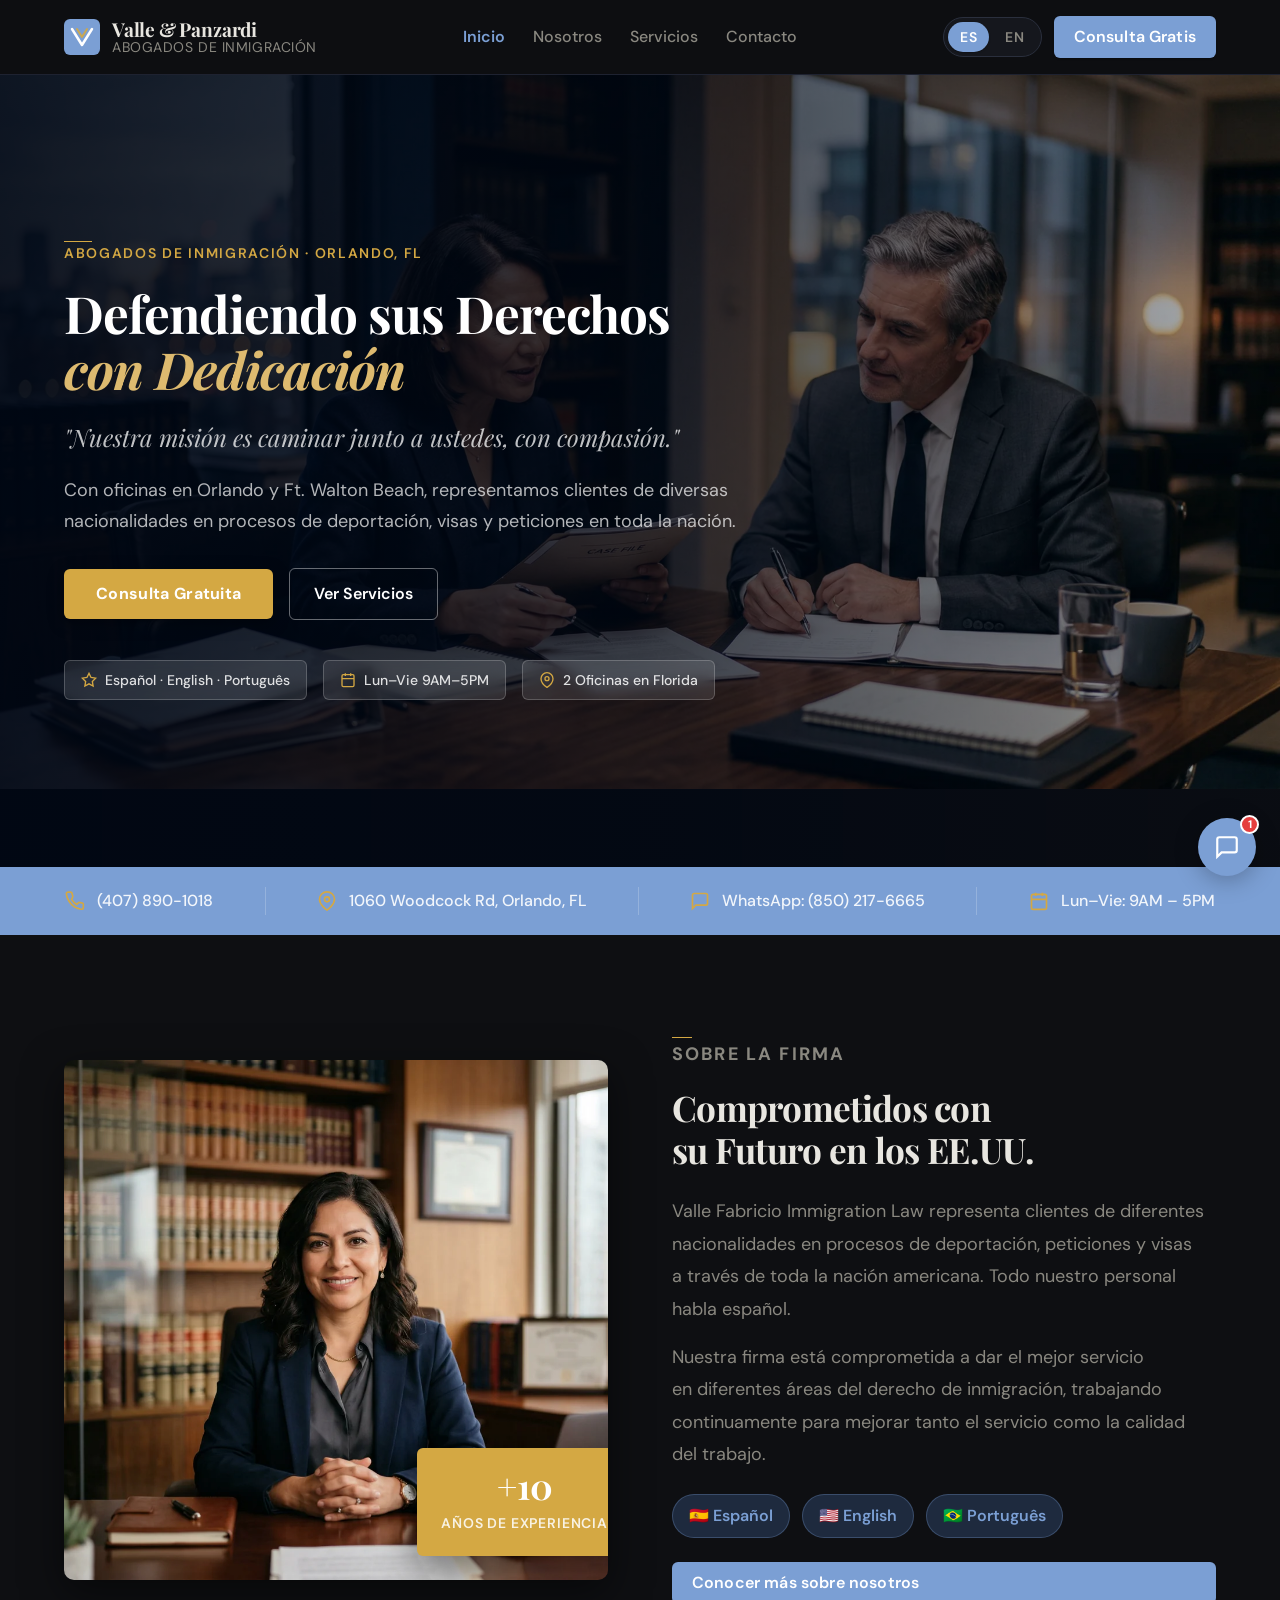
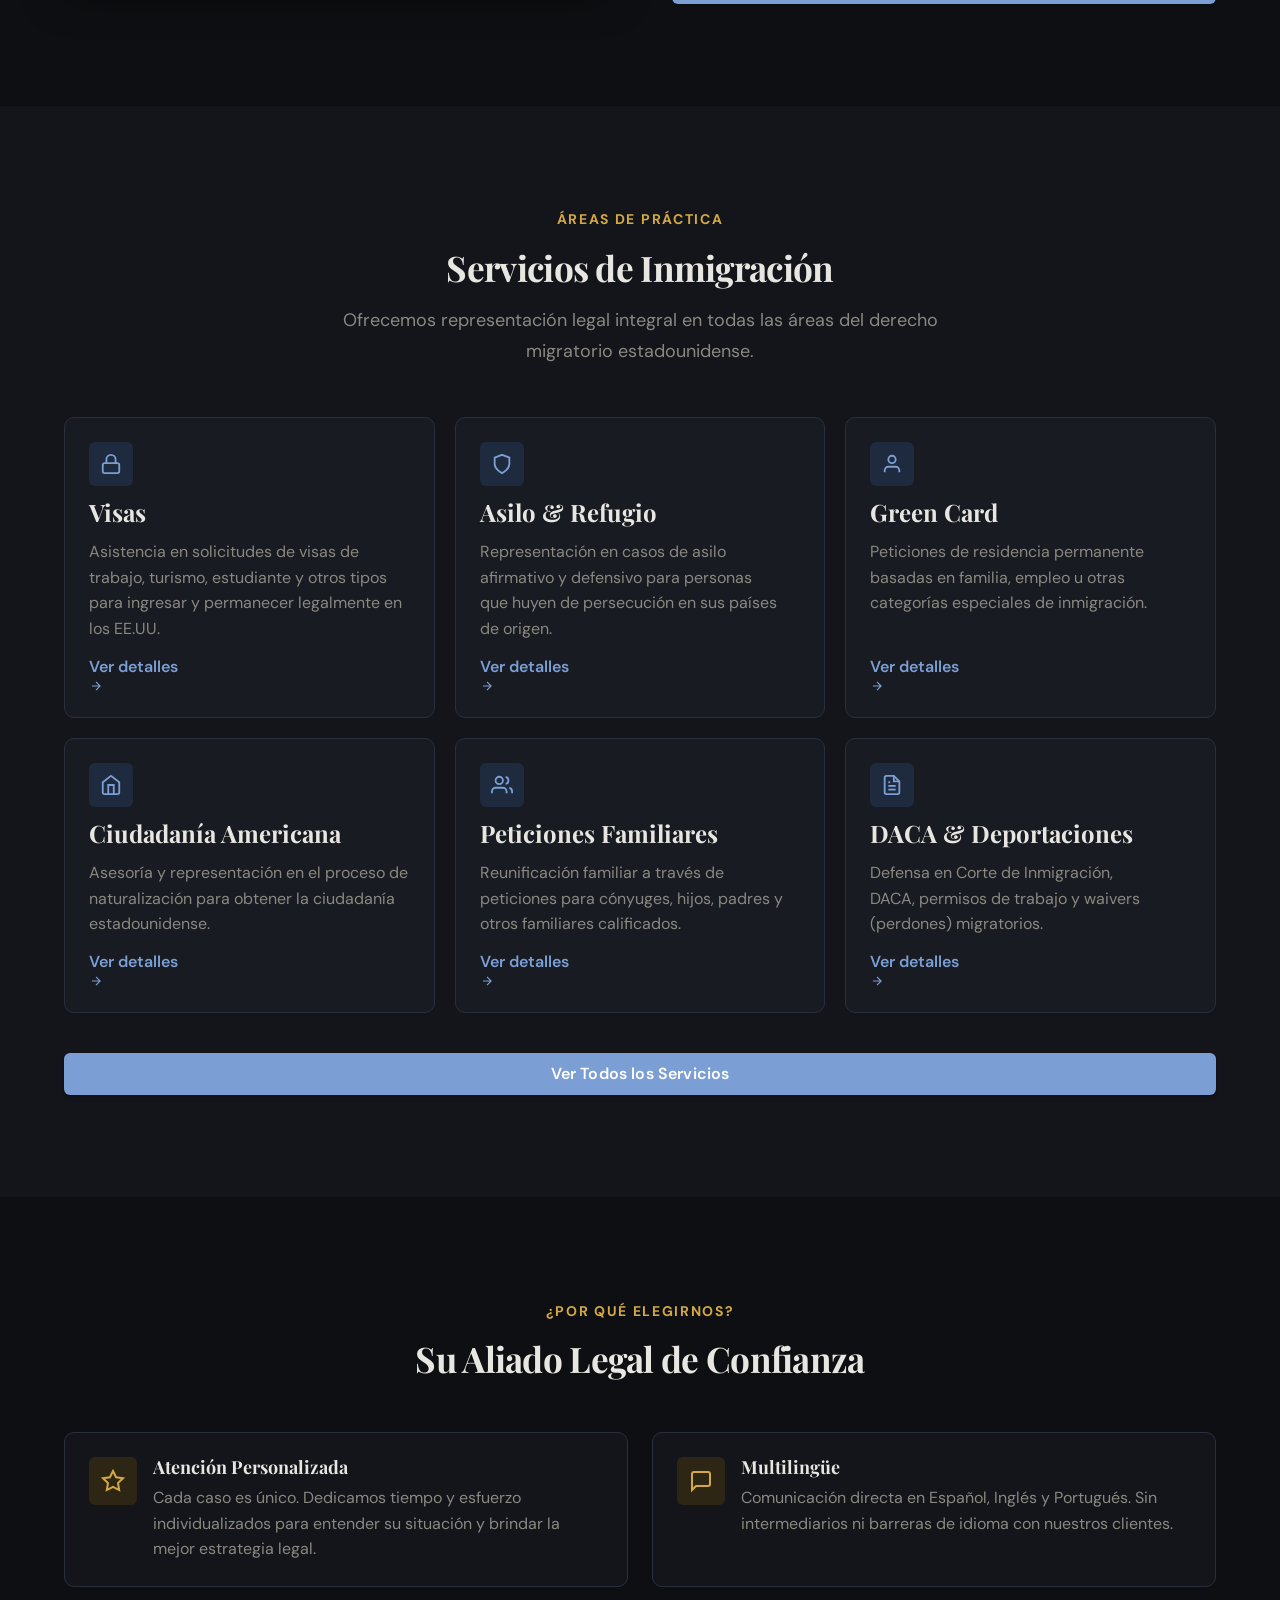
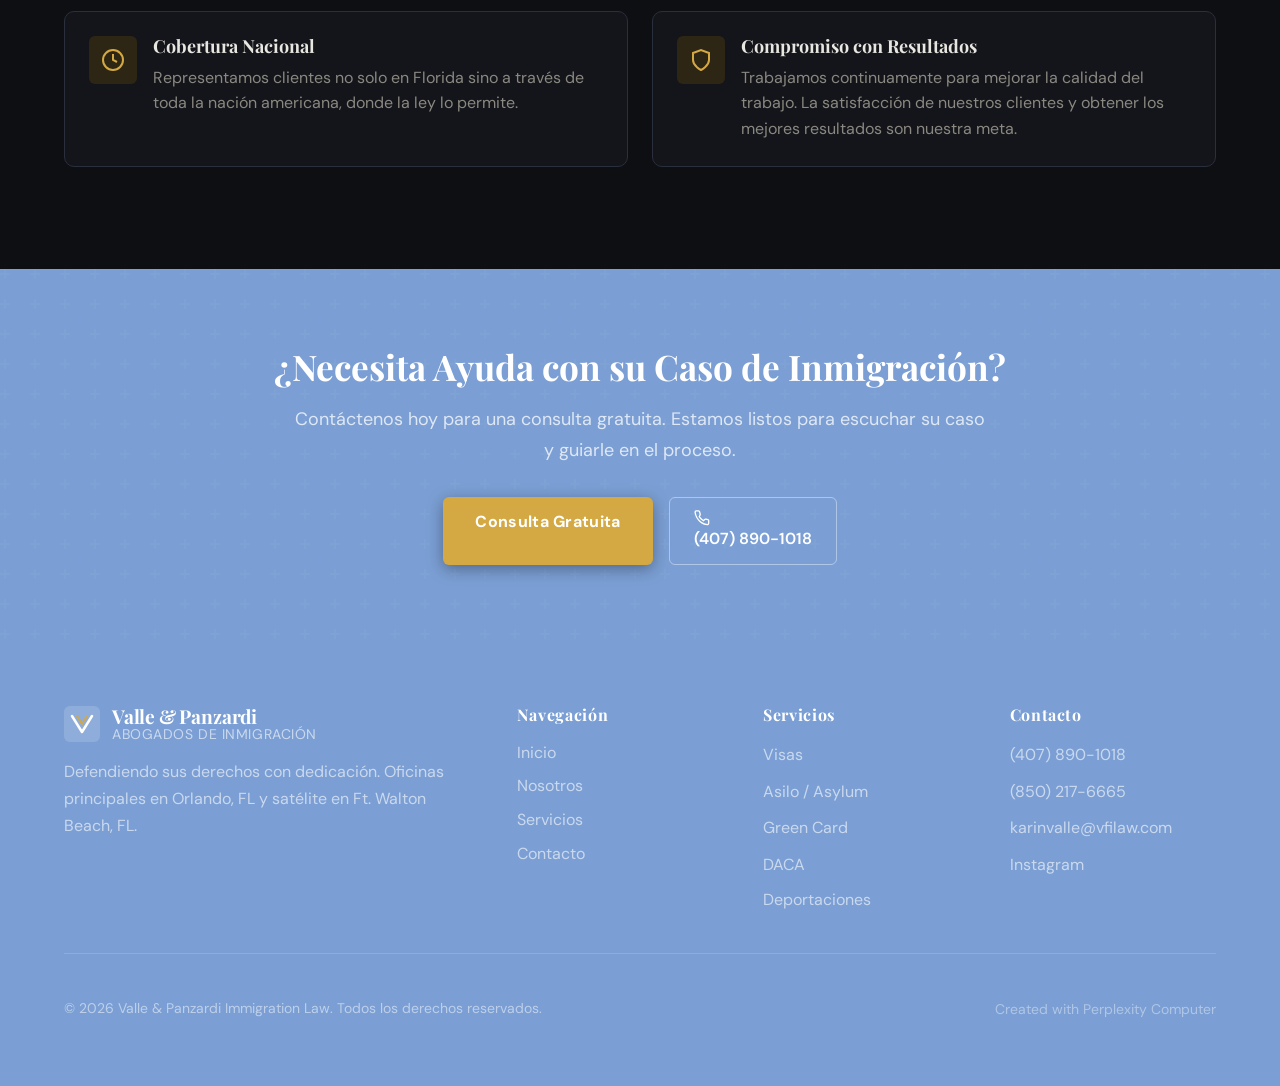
==== commit 5921ec91: "fix: lock dark theme, remove theme switcher - Set data-theme='dark' on all 4 pages - Remove all .the" ====
--- a/index.html
+++ b/index.html
@@ -1,5 +1,5 @@
 <!DOCTYPE html>
-<html lang="es" data-theme="light">
+<html lang="es" data-theme="dark">
 <head>
 <!--
    ______                            __
@@ -163,9 +163,6 @@
         <button class="lang-btn active" data-lang-switch="es" aria-pressed="true">ES</button>
         <button class="lang-btn" data-lang-switch="en" aria-pressed="false">EN</button>
       </div>
-      <button class="theme-toggle" data-theme-toggle aria-label="Cambiar tema">
-        <svg width="18" height="18" viewBox="0 0 24 24" fill="none" stroke="currentColor" stroke-width="2"><path d="M21 12.79A9 9 0 1 1 11.21 3 7 7 0 0 0 21 12.79z"/></svg>
-      </button>
       <a href="./contact.html" class="btn-primary" data-lang="es">Consulta Gratis</a>
       <a href="./contact.html" class="btn-primary" data-lang="en">Free Consultation</a>
     </div>
@@ -189,9 +186,6 @@
         <button class="lang-btn active" data-lang-switch="es">ES</button>
         <button class="lang-btn" data-lang-switch="en">EN</button>
       </div>
-      <button class="theme-toggle" data-theme-toggle aria-label="Cambiar tema">
-        <svg width="18" height="18" viewBox="0 0 24 24" fill="none" stroke="currentColor" stroke-width="2"><path d="M21 12.79A9 9 0 1 1 11.21 3 7 7 0 0 0 21 12.79z"/></svg>
-      </button>
       <a href="./contact.html" class="btn-primary" data-lang="es">Consulta Gratis</a>
       <a href="./contact.html" class="btn-primary" data-lang="en">Free Consultation</a>
     </div>
@@ -568,32 +562,6 @@
 document.querySelectorAll('[data-lang-switch]').forEach(btn => {
   btn.addEventListener('click', () => setLang(btn.dataset.langSwitch));
 });
-
-// ---- THEME TOGGLE ----
-(function(){
-  const root = document.documentElement;
-  let d = matchMedia('(prefers-color-scheme: dark)').matches ? 'dark' : 'light';
-  root.setAttribute('data-theme', d);
-
-  function updateToggleIcon() {
-    document.querySelectorAll('[data-theme-toggle]').forEach(t => {
-      t.setAttribute('aria-label', d === 'dark' ? 'Cambiar a modo claro' : 'Cambiar a modo oscuro');
-      t.innerHTML = d === 'dark'
-        ? '<svg width="18" height="18" viewBox="0 0 24 24" fill="none" stroke="currentColor" stroke-width="2"><circle cx="12" cy="12" r="5"/><path d="M12 1v2M12 21v2M4.22 4.22l1.42 1.42M18.36 18.36l1.42 1.42M1 12h2M21 12h2M4.22 19.78l1.42-1.42M18.36 5.64l1.42-1.42"/></svg>'
-        : '<svg width="18" height="18" viewBox="0 0 24 24" fill="none" stroke="currentColor" stroke-width="2"><path d="M21 12.79A9 9 0 1 1 11.21 3 7 7 0 0 0 21 12.79z"/></svg>';
-    });
-  }
-
-  updateToggleIcon();
-
-  document.querySelectorAll('[data-theme-toggle]').forEach(t => {
-    t.addEventListener('click', () => {
-      d = d === 'dark' ? 'light' : 'dark';
-      root.setAttribute('data-theme', d);
-      updateToggleIcon();
-    });
-  });
-})();
 
 // ---- MOBILE MENU ----
 const menuToggle = document.getElementById('menu-toggle');
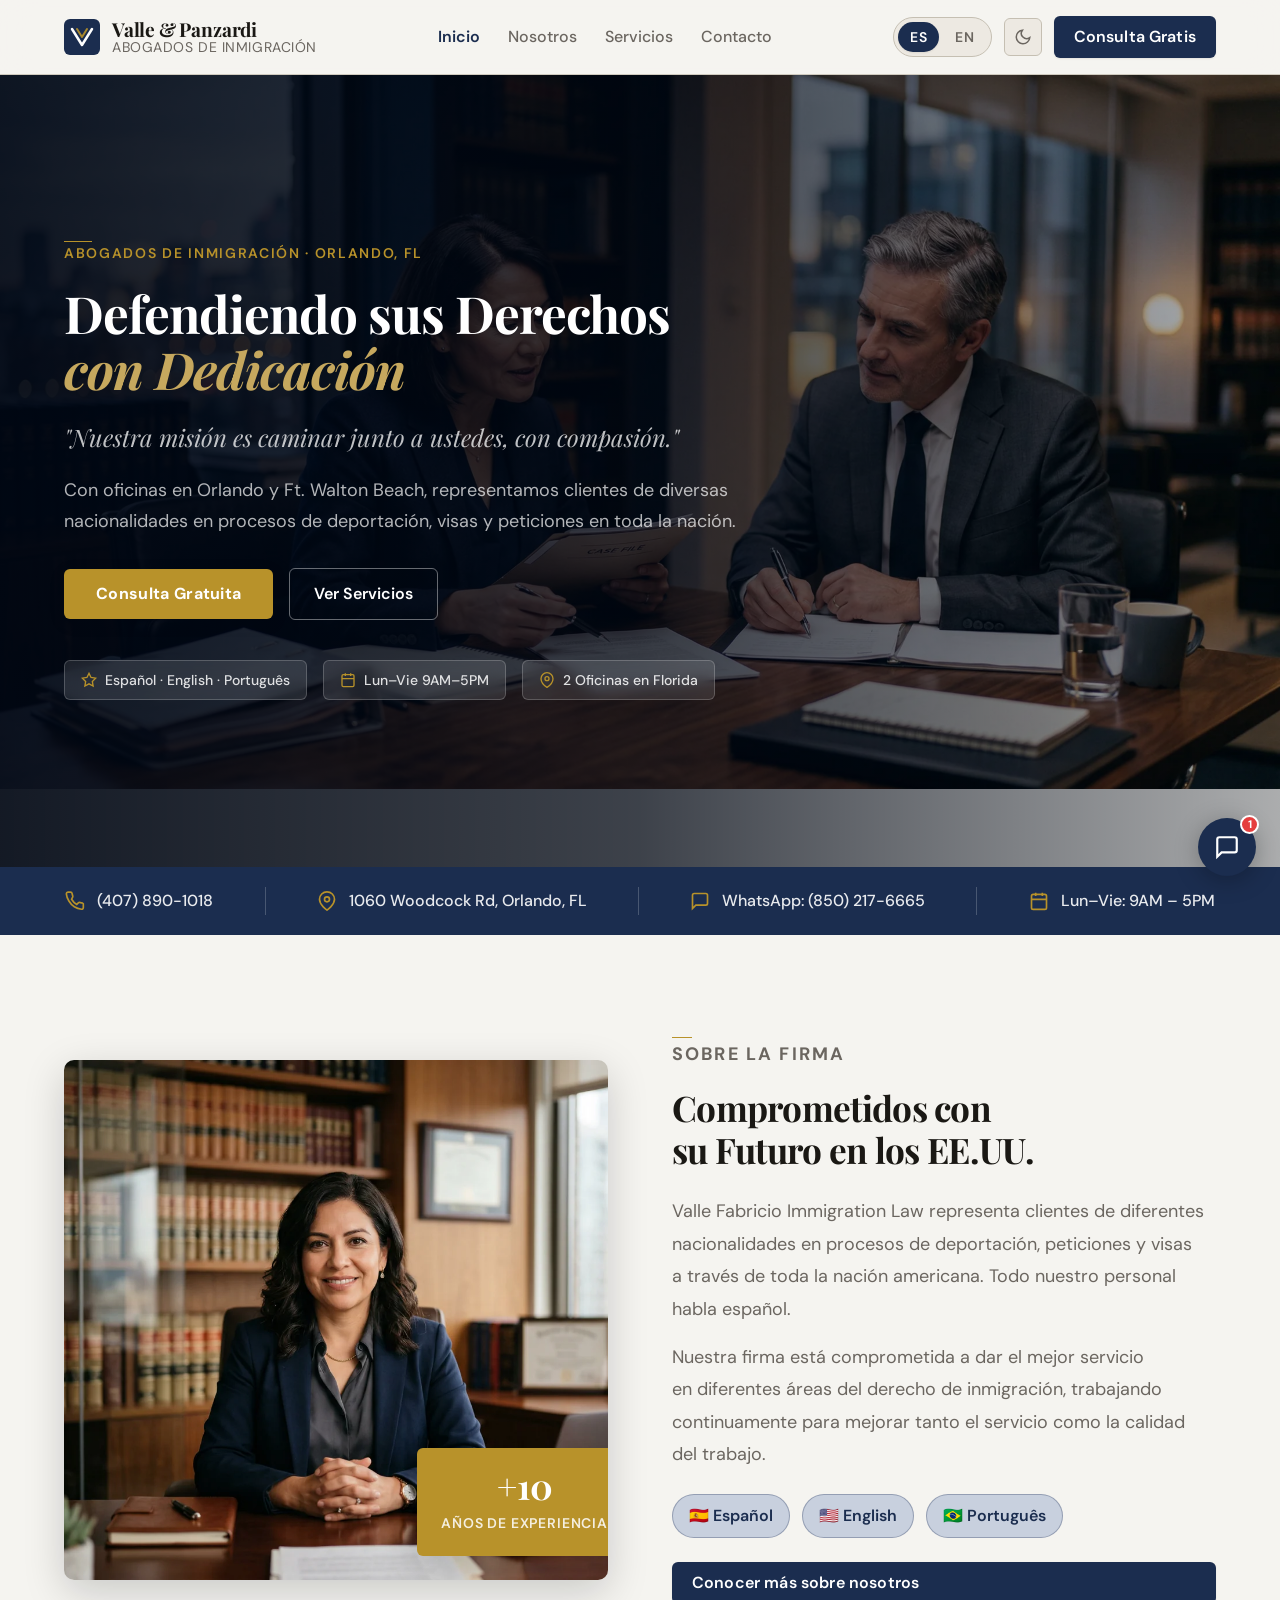
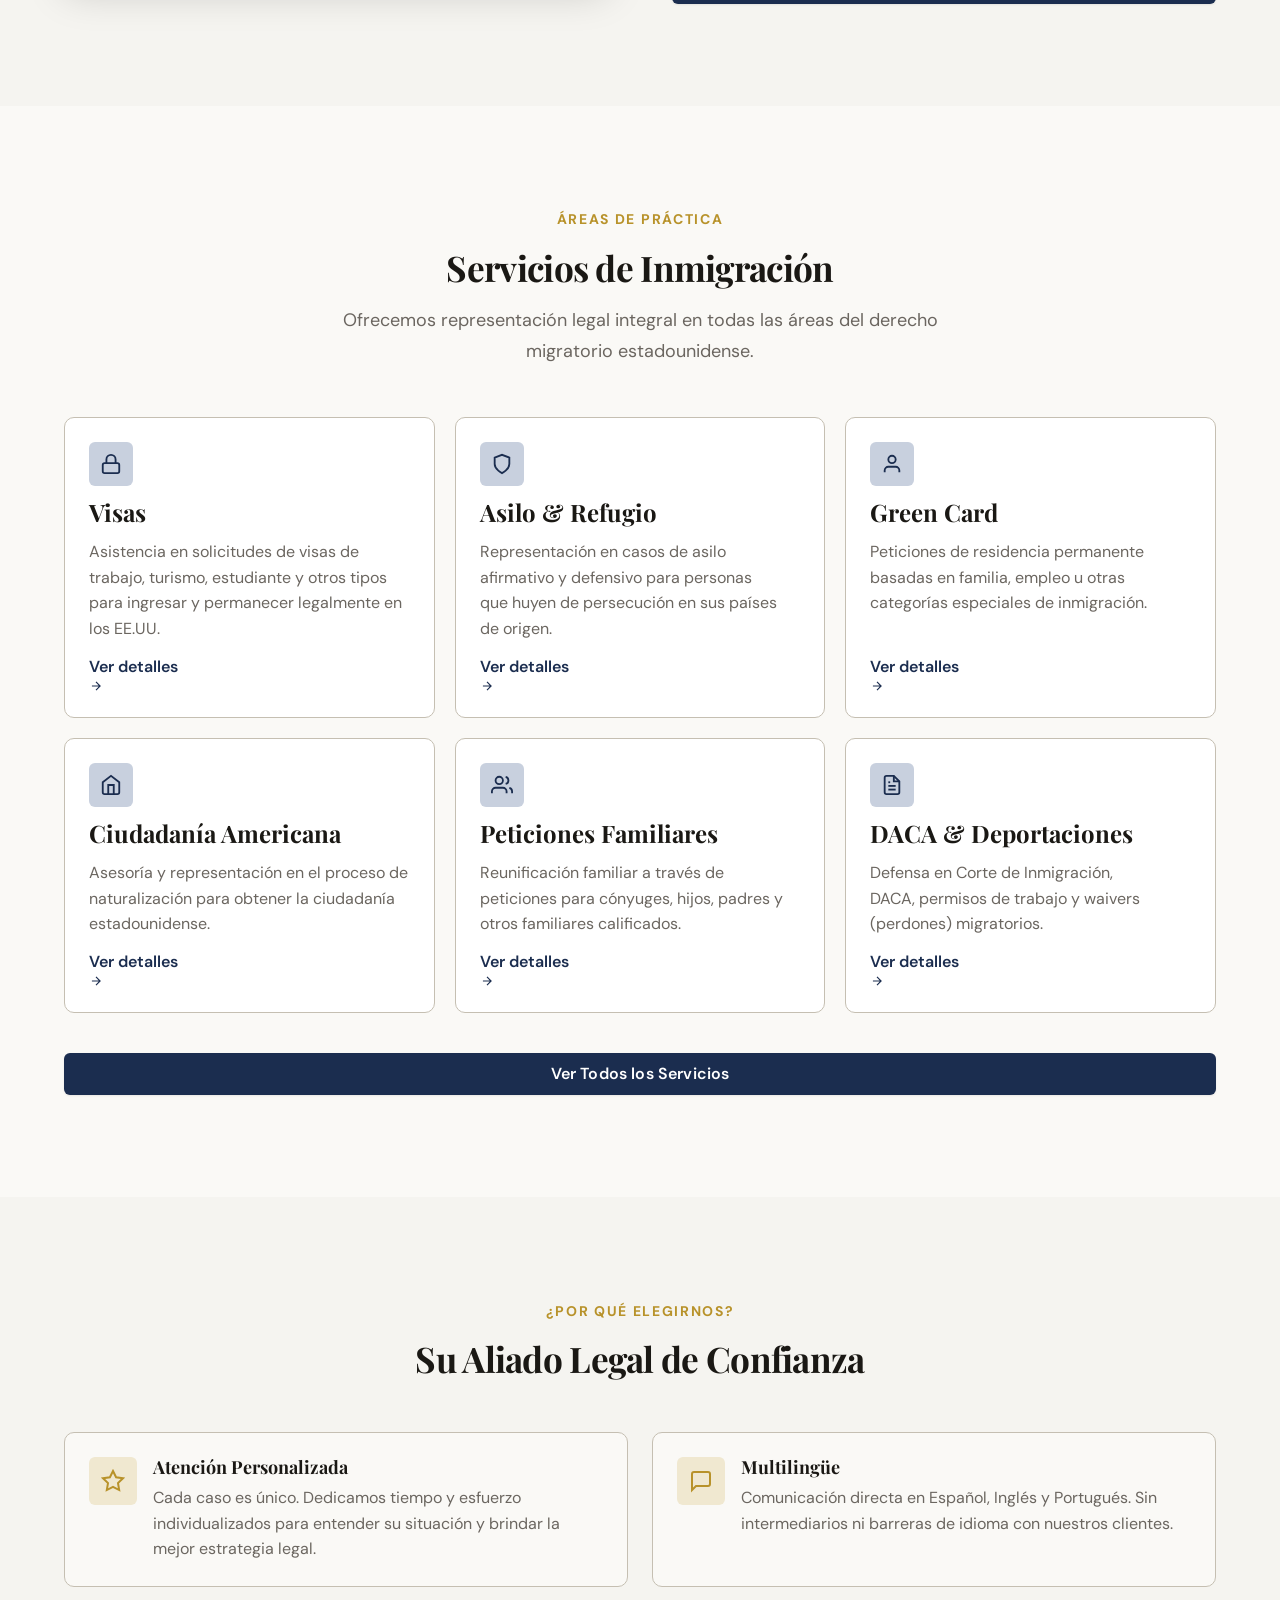
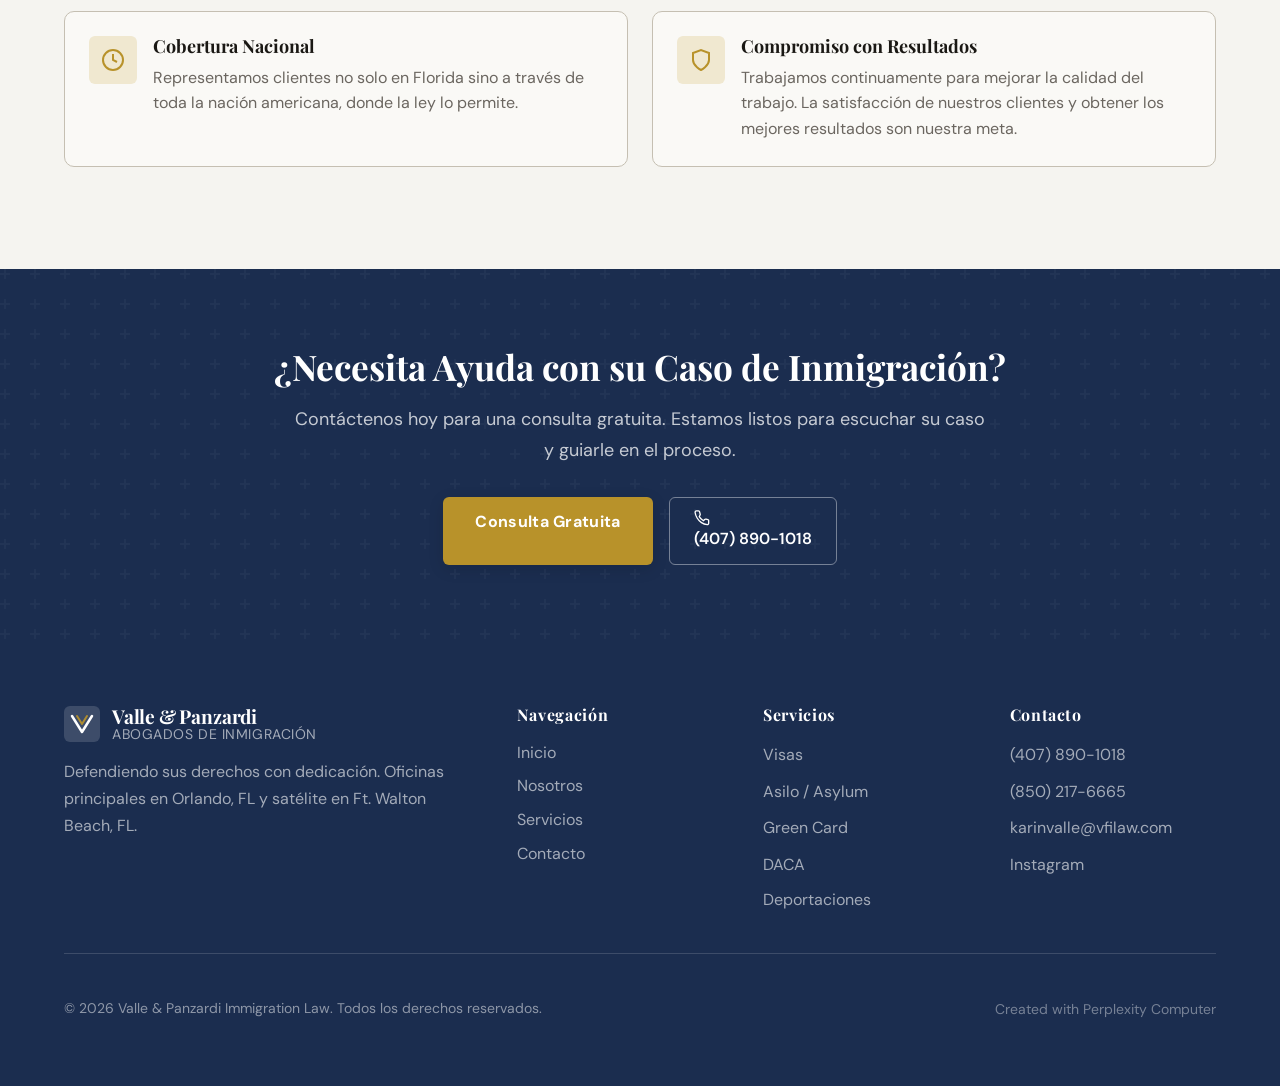
==== commit 20b4c9cf: "fix: restore light/dark theme toggle, keep language switch - Re-add theme-toggle button to all pages" ====
--- a/index.html
+++ b/index.html
@@ -1,5 +1,5 @@
 <!DOCTYPE html>
-<html lang="es" data-theme="dark">
+<html lang="es" data-theme="light">
 <head>
 <!--
    ______                            __
@@ -163,6 +163,9 @@
         <button class="lang-btn active" data-lang-switch="es" aria-pressed="true">ES</button>
         <button class="lang-btn" data-lang-switch="en" aria-pressed="false">EN</button>
       </div>
+      <button class="theme-toggle" data-theme-toggle aria-label="Cambiar tema">
+        <svg width="18" height="18" viewBox="0 0 24 24" fill="none" stroke="currentColor" stroke-width="2"><path d="M21 12.79A9 9 0 1 1 11.21 3 7 7 0 0 0 21 12.79z"/></svg>
+      </button>
       <a href="./contact.html" class="btn-primary" data-lang="es">Consulta Gratis</a>
       <a href="./contact.html" class="btn-primary" data-lang="en">Free Consultation</a>
     </div>
@@ -186,6 +189,9 @@
         <button class="lang-btn active" data-lang-switch="es">ES</button>
         <button class="lang-btn" data-lang-switch="en">EN</button>
       </div>
+      <button class="theme-toggle" data-theme-toggle aria-label="Cambiar tema">
+        <svg width="18" height="18" viewBox="0 0 24 24" fill="none" stroke="currentColor" stroke-width="2"><path d="M21 12.79A9 9 0 1 1 11.21 3 7 7 0 0 0 21 12.79z"/></svg>
+      </button>
       <a href="./contact.html" class="btn-primary" data-lang="es">Consulta Gratis</a>
       <a href="./contact.html" class="btn-primary" data-lang="en">Free Consultation</a>
     </div>
@@ -562,6 +568,33 @@
 document.querySelectorAll('[data-lang-switch]').forEach(btn => {
   btn.addEventListener('click', () => setLang(btn.dataset.langSwitch));
 });
+
+
+// ---- THEME TOGGLE ----
+(function(){
+  const root = document.documentElement;
+  const saved = localStorage.getItem('vfi-theme');
+  let d = saved || (matchMedia('(prefers-color-scheme: dark)').matches ? 'dark' : 'light');
+  root.setAttribute('data-theme', d);
+
+  function updateIcon() {
+    document.querySelectorAll('[data-theme-toggle]').forEach(t => {
+      t.setAttribute('aria-label', d === 'dark' ? 'Cambiar a modo claro' : 'Cambiar a modo oscuro');
+      t.innerHTML = d === 'dark'
+        ? '<svg width="18" height="18" viewBox="0 0 24 24" fill="none" stroke="currentColor" stroke-width="2"><circle cx="12" cy="12" r="5"/><path d="M12 1v2M12 21v2M4.22 4.22l1.42 1.42M18.36 18.36l1.42 1.42M1 12h2M21 12h2M4.22 19.78l1.42-1.42M18.36 5.64l1.42-1.42"/></svg>'
+        : '<svg width="18" height="18" viewBox="0 0 24 24" fill="none" stroke="currentColor" stroke-width="2"><path d="M21 12.79A9 9 0 1 1 11.21 3 7 7 0 0 0 21 12.79z"/></svg>';
+    });
+  }
+  updateIcon();
+  document.querySelectorAll('[data-theme-toggle]').forEach(t => {
+    t.addEventListener('click', () => {
+      d = d === 'dark' ? 'light' : 'dark';
+      root.setAttribute('data-theme', d);
+      localStorage.setItem('vfi-theme', d);
+      updateIcon();
+    });
+  });
+})();
 
 // ---- MOBILE MENU ----
 const menuToggle = document.getElementById('menu-toggle');
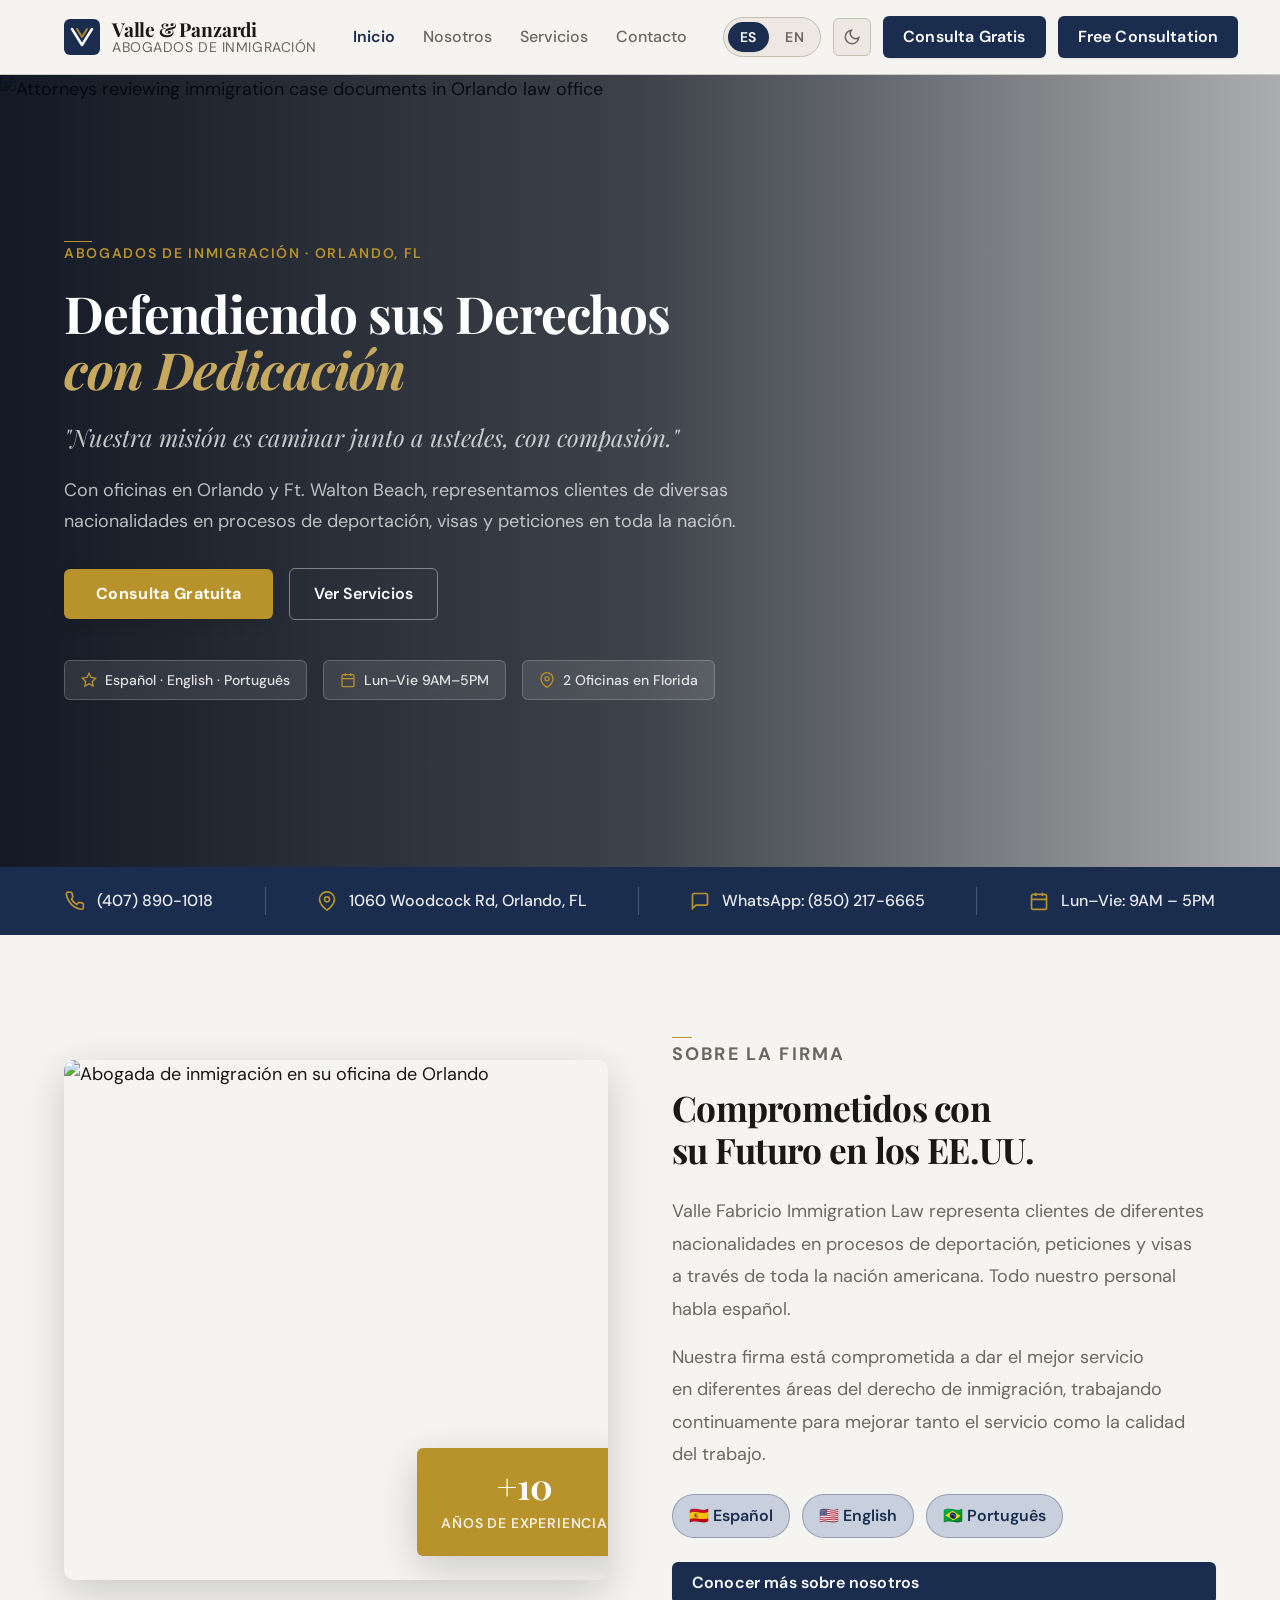
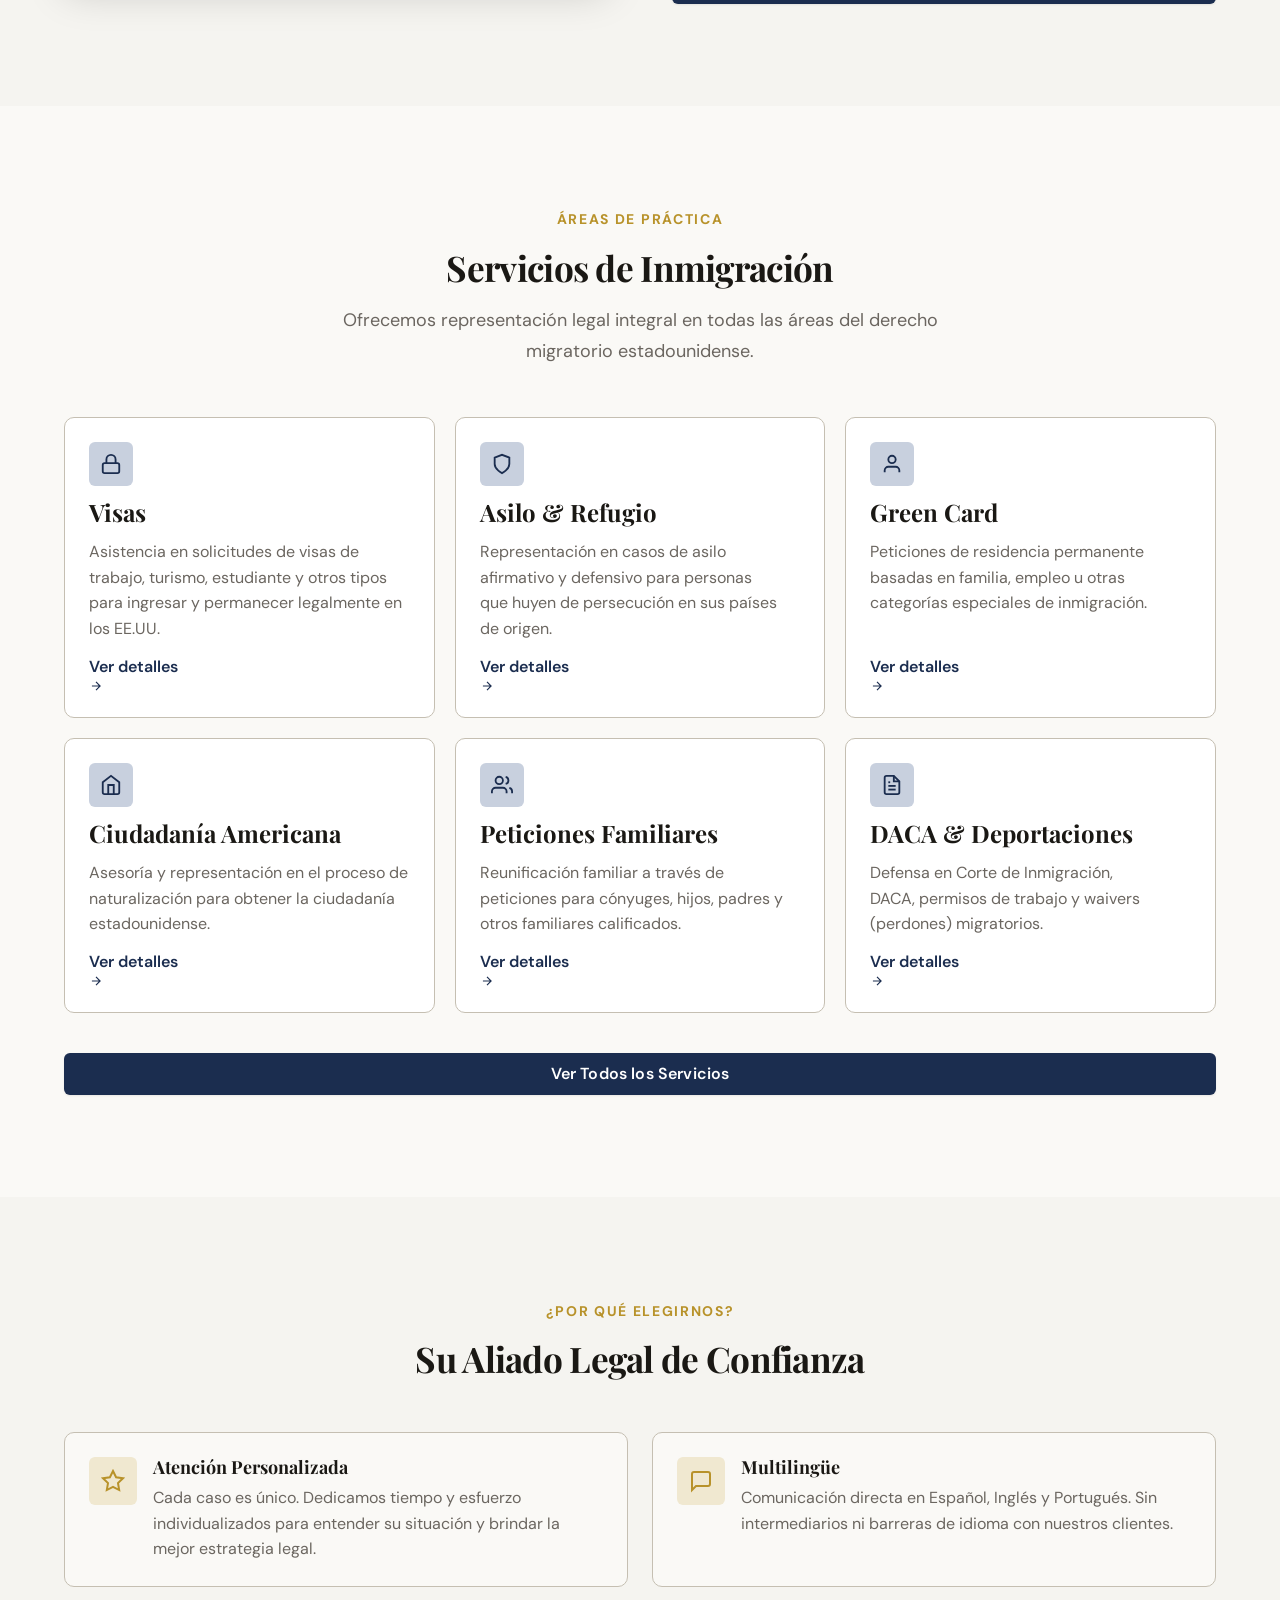
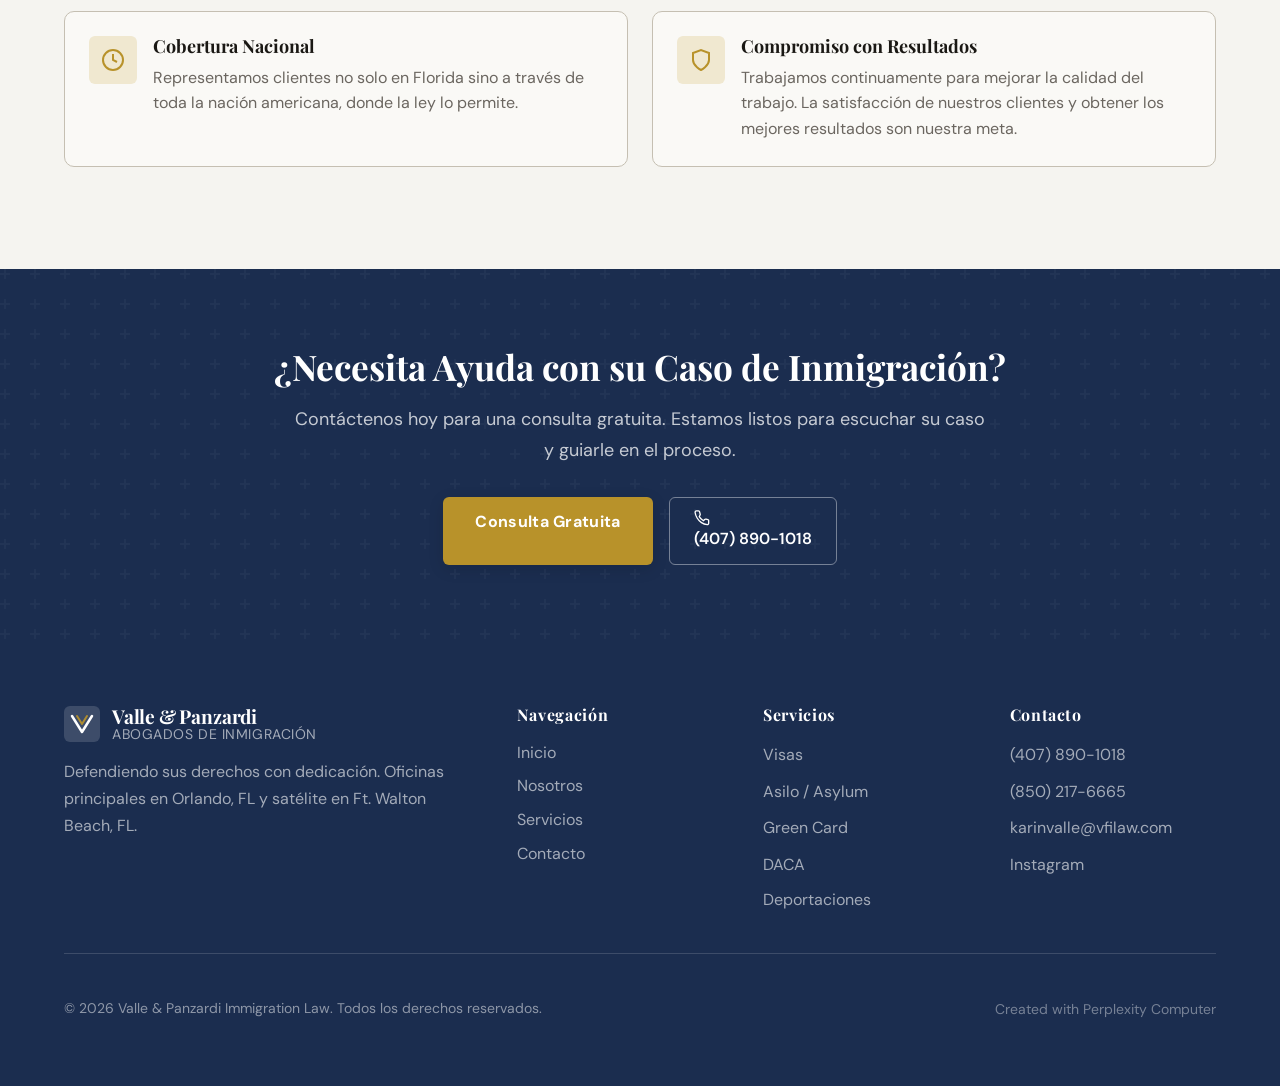
==== commit 1cd59c76: "feat: mobile-first CSS, force light mode default, localStorage theme persistence" ====
--- a/index.html
+++ b/index.html
@@ -53,78 +53,9 @@
 </script>
 <link rel="preconnect" href="https://fonts.googleapis.com">
 <link rel="preconnect" href="https://fonts.gstatic.com" crossorigin>
-<link rel="preload" as="style" href="https://fonts.googleapis.com/css2?family=Playfair+Display:ital,wght@0,400;0,600;0,700;1,400;1,600&family=DM+Sans:wght@300;400;500;600;700&display=swap" onload="this.onload=null;this.rel='stylesheet'">
-<noscript><link rel="stylesheet" href="https://fonts.googleapis.com/css2?family=Playfair+Display:ital,wght@0,400;0,600;0,700;1,400;1,600&family=DM+Sans:wght@300;400;500;600;700&display=swap"></noscript>
-<style id="base-css">
-/* base.css */
-*, *::before, *::after { box-sizing: border-box; margin: 0; padding: 0; }
-
-html {
-  -moz-text-size-adjust: none;
-  -webkit-text-size-adjust: none;
-  text-size-adjust: none;
-  -webkit-font-smoothing: antialiased;
-  -moz-osx-font-smoothing: grayscale;
-  text-rendering: optimizeLegibility;
-  scroll-behavior: smooth;
-  hanging-punctuation: first last;
-  scroll-padding-top: var(--space-16);
-}
-
-body {
-  min-height: 100dvh;
-  line-height: 1.6;
-  font-family: var(--font-body, sans-serif);
-  font-size: var(--text-base);
-  color: var(--color-text);
-  background-color: var(--color-bg);
-}
-
-img, picture, video, canvas, svg { display: block; max-width: 100%; height: auto; }
-ul[role="list"], ol[role="list"] { list-style: none; }
-input, button, textarea, select { font: inherit; color: inherit; }
-
-h1, h2, h3, h4, h5, h6 { text-wrap: balance; line-height: 1.15; }
-p, li, figcaption { text-wrap: pretty; max-width: 72ch; }
-
-::selection {
-  background: oklch(from var(--color-primary) l c h / 0.25);
-  color: var(--color-text);
-}
-
-:focus-visible {
-  outline: 2px solid var(--color-primary);
-  outline-offset: 3px;
-  border-radius: var(--radius-sm);
-}
-
-@media (prefers-reduced-motion: reduce) {
-  *, *::before, *::after {
-    animation-duration: 0.01ms !important;
-    animation-iteration-count: 1 !important;
-    transition-duration: 0.01ms !important;
-    scroll-behavior: auto !important;
-  }
-}
-
-button { cursor: pointer; background: none; border: none; }
-table { border-collapse: collapse; width: 100%; }
-
-a, button, [role="button"], [role="link"], input, textarea, select {
-  transition: color var(--transition-interactive),
-              background var(--transition-interactive),
-              border-color var(--transition-interactive),
-              box-shadow var(--transition-interactive);
-}
-
-.sr-only {
-  position: absolute; width: 1px; height: 1px; padding: 0; margin: -1px;
-  overflow: hidden; clip: rect(0, 0, 0, 0); white-space: nowrap; border-width: 0;
-}
-</style>
-<link rel="stylesheet" href="./style.min.css">
-<link rel="preload" href="./assets/hero.webp" as="image" type="image/webp">
-<meta name="theme-color" content="#1a3a5c">
+<link href="https://fonts.googleapis.com/css2?family=Playfair+Display:ital,wght@0,400;0,600;0,700;1,400;1,600&family=DM+Sans:wght@300;400;500;600;700&display=swap" rel="stylesheet">
+<link rel="stylesheet" href="./base.css">
+<link rel="stylesheet" href="./style.css">
 </head>
 <body>
 
@@ -204,7 +135,7 @@
   <!-- HERO -->
   <section class="hero" aria-label="Hero">
     <div class="hero-bg">
-      <picture><source srcset="./assets/hero.webp" type="image/webp"><img src="./assets/hero.png" alt="Attorneys reviewing immigration case documents in Orlando law office" loading="eager" fetchpriority="high" width="1920" height="1080"></picture>
+      <img src="./assets/hero.png" alt="Attorneys reviewing immigration case documents in Orlando law office" loading="eager" fetchpriority="high">
     </div>
     <div class="hero-overlay" aria-hidden="true"></div>
     <div class="hero-content">
@@ -280,7 +211,7 @@
     <div class="section-inner">
       <div class="about-grid">
         <div class="about-image-wrap reveal">
-          <picture><source srcset="./assets/attorney.webp" type="image/webp"><img src="./assets/attorney.png" alt="Abogada de inmigración en su oficina de Orlando" loading="lazy" width="600" height="520"></picture>
+          <img src="./assets/attorney.png" alt="Abogada de inmigración en su oficina de Orlando" loading="lazy" width="600" height="520">
           <div class="about-image-accent">
             <span class="accent-number">+10</span>
             <span class="accent-label" data-lang="es">Años de Experiencia</span>
@@ -569,15 +500,13 @@
   btn.addEventListener('click', () => setLang(btn.dataset.langSwitch));
 });
 
-
 // ---- THEME TOGGLE ----
 (function(){
   const root = document.documentElement;
-  const saved = localStorage.getItem('vfi-theme');
-  let d = saved || (matchMedia('(prefers-color-scheme: dark)').matches ? 'dark' : 'light');
+  let d = localStorage.getItem('theme') || 'light';
   root.setAttribute('data-theme', d);
 
-  function updateIcon() {
+  function updateToggleIcon() {
     document.querySelectorAll('[data-theme-toggle]').forEach(t => {
       t.setAttribute('aria-label', d === 'dark' ? 'Cambiar a modo claro' : 'Cambiar a modo oscuro');
       t.innerHTML = d === 'dark'
@@ -585,13 +514,15 @@
         : '<svg width="18" height="18" viewBox="0 0 24 24" fill="none" stroke="currentColor" stroke-width="2"><path d="M21 12.79A9 9 0 1 1 11.21 3 7 7 0 0 0 21 12.79z"/></svg>';
     });
   }
-  updateIcon();
+
+  updateToggleIcon();
+
   document.querySelectorAll('[data-theme-toggle]').forEach(t => {
     t.addEventListener('click', () => {
       d = d === 'dark' ? 'light' : 'dark';
       root.setAttribute('data-theme', d);
-      localStorage.setItem('vfi-theme', d);
-      updateIcon();
+      localStorage.setItem('theme', d);
+      updateToggleIcon();
     });
   });
 })();
@@ -622,892 +553,9 @@
       observer.unobserve(entry.target);
     }
   });
-}, { threshold: 0.05, rootMargin: '0px 0px -20px 0px' });
+}, { threshold: 0.1, rootMargin: '0px 0px -40px 0px' });
 reveals.forEach(el => observer.observe(el));
 </script>
 
-
-<!-- ========== CHATBOT ========== -->
-<div id="vfi-chat" aria-label="Chat de consulta" role="complementary">
-  <button id="chat-trigger" aria-label="Abrir chat / Open chat" aria-expanded="false" aria-controls="chat-window">
-    <svg id="chat-icon-open" width="26" height="26" viewBox="0 0 24 24" fill="none" stroke="currentColor" stroke-width="2" aria-hidden="true"><path d="M21 15a2 2 0 0 1-2 2H7l-4 4V5a2 2 0 0 1 2-2h14a2 2 0 0 1 2 2z"/></svg>
-    <svg id="chat-icon-close" width="26" height="26" viewBox="0 0 24 24" fill="none" stroke="currentColor" stroke-width="2" aria-hidden="true" style="display:none"><path d="M18 6 6 18M6 6l12 12"/></svg>
-    <span class="chat-badge" id="chat-badge">1</span>
-  </button>
-  <div id="chat-window" role="dialog" aria-label="Consulta rápida" aria-modal="false" hidden>
-    <div class="chat-header">
-      <div class="chat-header-info">
-        <div class="chat-avatar" aria-hidden="true">
-          <svg width="18" height="18" viewBox="0 0 24 24" fill="none" stroke="currentColor" stroke-width="2"><path d="M20 21v-2a4 4 0 0 0-4-4H8a4 4 0 0 0-4 4v2"/><circle cx="12" cy="7" r="4"/></svg>
-        </div>
-        <div>
-          <strong>Valle &amp; Panzardi</strong>
-          <span id="chat-status-text">● En línea / Online</span>
-        </div>
-      </div>
-      <button id="chat-close-btn" aria-label="Cerrar chat">
-        <svg width="16" height="16" viewBox="0 0 24 24" fill="none" stroke="currentColor" stroke-width="2.5"><path d="M18 6 6 18M6 6l12 12"/></svg>
-      </button>
-    </div>
-    <div class="chat-messages" id="chat-messages" aria-live="polite" aria-relevant="additions"></div>
-    <div class="chat-choices" id="chat-choices"></div>
-    <form class="chat-input-row" id="chat-form" autocomplete="off">
-      <input type="text" id="chat-input" placeholder="Escribe tu pregunta..." aria-label="Mensaje" maxlength="300">
-      <button type="submit" aria-label="Enviar">
-        <svg width="16" height="16" viewBox="0 0 24 24" fill="none" stroke="currentColor" stroke-width="2.5"><path d="M22 2L11 13"/><path d="M22 2L15 22 11 13 2 9l20-7z"/></svg>
-      </button>
-    </form>
-    <p class="chat-disclaimer">⚖️ <span data-lang="es">Orientación general, no asesoría legal. <a href="./contact.html">Consulta gratis →</a></span><span data-lang="en">General guidance, not legal advice. <a href="./contact.html">Free consult →</a></span></p>
-  </div>
-</div>
-
-<style>
-#vfi-chat{position:fixed;bottom:24px;right:24px;z-index:9999;font-family:var(--font-sans,'DM Sans',sans-serif)}
-#chat-trigger{width:58px;height:58px;border-radius:50%;background:var(--color-primary,#1a3a5c);color:#fff;border:none;cursor:pointer;display:flex;align-items:center;justify-content:center;box-shadow:0 4px 24px rgba(0,0,0,0.28);transition:transform .2s,box-shadow .2s;position:relative}
-#chat-trigger:hover{transform:scale(1.07);box-shadow:0 6px 32px rgba(0,0,0,0.36)}
-.chat-badge{position:absolute;top:-3px;right:-3px;background:#e53e3e;color:#fff;font-size:11px;font-weight:700;width:19px;height:19px;border-radius:50%;display:flex;align-items:center;justify-content:center;border:2px solid #fff;animation:badge-pulse 2.5s ease-in-out infinite}
-@keyframes badge-pulse{0%,100%{transform:scale(1)}50%{transform:scale(1.25)}}
-.chat-badge.hidden{display:none}
-#chat-window{position:absolute;bottom:70px;right:0;width:350px;background:var(--color-surface,#fff);border-radius:18px;box-shadow:0 8px 48px rgba(0,0,0,0.2);display:flex;flex-direction:column;overflow:hidden;animation:chat-slide-in .22s cubic-bezier(0.16,1,0.3,1)}
-@keyframes chat-slide-in{from{opacity:0;transform:translateY(16px) scale(0.97)}to{opacity:1;transform:translateY(0) scale(1)}}
-#chat-window[hidden]{display:none}
-.chat-header{background:linear-gradient(135deg,#1a3a5c 0%,#1e4a73 100%);color:#fff;padding:14px 16px;display:flex;align-items:center;justify-content:space-between;gap:10px}
-.chat-header-info{display:flex;align-items:center;gap:10px}
-.chat-avatar{width:38px;height:38px;border-radius:50%;background:rgba(201,168,76,0.25);border:2px solid rgba(201,168,76,0.6);color:#c9a84c;display:flex;align-items:center;justify-content:center;flex-shrink:0}
-.chat-header-info strong{display:block;font-size:.9rem;letter-spacing:.01em}
-#chat-status-text{font-size:.72rem;opacity:.85;color:#86efac}
-#chat-close-btn{background:none;border:none;color:#fff;cursor:pointer;opacity:.7;padding:4px;border-radius:6px;display:flex}
-#chat-close-btn:hover{opacity:1;background:rgba(255,255,255,.1)}
-.chat-messages{flex:1;overflow-y:auto;padding:14px 14px 6px;display:flex;flex-direction:column;gap:8px;max-height:280px;scroll-behavior:smooth}
-.chat-messages::-webkit-scrollbar{width:4px}
-.chat-messages::-webkit-scrollbar-track{background:transparent}
-.chat-messages::-webkit-scrollbar-thumb{background:var(--color-border,#e2e8f0);border-radius:4px}
-.chat-msg{max-width:86%;padding:9px 13px;border-radius:16px;font-size:.875rem;line-height:1.5;animation:msg-appear .18s ease}
-@keyframes msg-appear{from{opacity:0;transform:translateY(5px)}to{opacity:1;transform:translateY(0)}}
-.chat-msg.bot{background:var(--color-surface-alt,#f0f4f8);color:var(--color-text,#1a202c);border-bottom-left-radius:4px;align-self:flex-start}
-.chat-msg.user{background:linear-gradient(135deg,#1a3a5c,#1e4a73);color:#fff;border-bottom-right-radius:4px;align-self:flex-end}
-.chat-msg a{color:var(--color-gold,#c9a84c);font-weight:600;text-decoration:underline}
-.chat-msg.bot a{color:#1a3a5c}
-.chat-typing{display:flex;gap:5px;align-items:center;padding:10px 14px;background:var(--color-surface-alt,#f0f4f8);border-radius:16px;border-bottom-left-radius:4px;align-self:flex-start}
-.chat-typing span{width:7px;height:7px;background:#94a3b8;border-radius:50%;animation:dot-wave .9s infinite}
-.chat-typing span:nth-child(2){animation-delay:.15s}.chat-typing span:nth-child(3){animation-delay:.3s}
-@keyframes dot-wave{0%,80%,100%{transform:translateY(0);opacity:.5}40%{transform:translateY(-6px);opacity:1}}
-.chat-choices{padding:6px 12px 10px;display:flex;flex-direction:column;gap:6px}
-.chat-choices.row{flex-direction:row;flex-wrap:wrap}
-.choice-btn{background:none;border:1.5px solid var(--color-primary,#1a3a5c);color:var(--color-primary,#1a3a5c);border-radius:10px;padding:8px 12px;font-size:.82rem;cursor:pointer;text-align:left;line-height:1.35;transition:all .15s;font-family:inherit}
-.choice-btn:hover{background:var(--color-primary,#1a3a5c);color:#fff;transform:translateX(2px)}
-.choice-btn.pill{border-radius:20px;padding:6px 12px;font-size:.8rem}
-.choice-btn.cta{background:var(--color-gold,#c9a84c);border-color:var(--color-gold,#c9a84c);color:#fff;font-weight:600}
-.choice-btn.cta:hover{background:#b8952e;border-color:#b8952e;transform:none}
-.chat-input-row{display:flex;gap:8px;padding:8px 12px;border-top:1px solid var(--color-border,#e2e8f0)}
-#chat-input{flex:1;border:1.5px solid var(--color-border,#e2e8f0);border-radius:20px;padding:8px 14px;font-size:.875rem;outline:none;background:var(--color-surface,#fff);color:var(--color-text,#1a202c)}
-#chat-input:focus{border-color:var(--color-primary,#1a3a5c)}
-.chat-input-row button[type=submit]{width:36px;height:36px;border-radius:50%;background:var(--color-primary,#1a3a5c);color:#fff;border:none;cursor:pointer;display:flex;align-items:center;justify-content:center;flex-shrink:0;transition:background .15s}
-.chat-input-row button[type=submit]:hover{background:#142d4a}
-.chat-disclaimer{font-size:.7rem;color:var(--color-text-muted,#718096);padding:0 13px 9px;margin:0;text-align:center}
-.chat-disclaimer a{color:var(--color-primary,#1a3a5c);font-weight:600}
-.chat-progress{display:flex;gap:3px;padding:8px 14px 0;justify-content:center}
-.chat-progress-dot{width:6px;height:6px;border-radius:50%;background:var(--color-border,#e2e8f0);transition:background .3s}
-.chat-progress-dot.active{background:var(--color-primary,#1a3a5c)}
-.chat-progress-dot.done{background:var(--color-gold,#c9a84c)}
-@media(max-width:420px){#chat-window{width:calc(100vw - 20px);right:0}}
-</style>
-
-<script>
-(function(){
-'use strict';
-
-// ─── CONVERSATION TREE ───────────────────────────────────────────────────────
-// Each node: { id, bot: {es, en}, choices: [{label:{es,en}, next}], input: bool }
-// Special next values: 'END_CONSULT', 'END_CALL', 'END_INFO'
-
-const TREE = {
-
-  // Step 0 — Language (auto-detected, skip if already set)
-  start: {
-    bot: {
-      es: '👋 ¡Hola! Soy el asistente virtual de Valle & Panzardi. ¿En qué le puedo ayudar hoy?',
-      en: '👋 Hi! I\'m the virtual assistant for Valle & Panzardi. How can I help you today?'
-    },
-    choices: [
-      { label: { es: '🔍 Tengo una pregunta sobre mi caso', en: '🔍 I have a question about my case' }, next: 'situation' },
-      { label: { es: '📋 Quiero saber qué servicios ofrecen', en: '📋 I want to know what services you offer' }, next: 'services_menu' },
-      { label: { es: '📞 Quiero hablar con un abogado', en: '📞 I want to speak with an attorney' }, next: 'contact_options' },
-      { label: { es: '💬 Tengo otra pregunta', en: '💬 I have another question' }, next: 'freetext' },
-    ]
-  },
-
-  // Step 1 — What is your situation?
-  situation: {
-    bot: {
-      es: '¿Cuál describe mejor su situación actual?',
-      en: 'Which best describes your current situation?'
-    },
-    choices: [
-      { label: { es: '🚨 Recibí una orden de deportación', en: '🚨 I received a deportation/removal order' }, next: 'deportation_q1' },
-      { label: { es: '🌿 Quiero obtener una Green Card', en: '🌿 I want to get a Green Card' }, next: 'greencard_q1' },
-      { label: { es: '🙏 Necesito solicitar asilo', en: '🙏 I need to apply for asylum' }, next: 'asylum_q1' },
-      { label: { es: '📄 Tengo un caso de visa o DACA', en: '📄 I have a visa or DACA issue' }, next: 'visa_daca' },
-      { label: { es: '👨‍👩‍👧 Petición familiar', en: '👨‍👩‍👧 Family petition' }, next: 'family_q1' },
-      { label: { es: '🏛️ Proceso de naturalización', en: '🏛️ Naturalization / Citizenship' }, next: 'citizenship_q1' },
-    ]
-  },
-
-  // ── DEPORTATION BRANCH ──────────────────────────────────
-  deportation_q1: {
-    bot: {
-      es: 'Entiendo, esta es una situación urgente. ¿Recibió recientemente la orden o lleva tiempo con ella?',
-      en: 'I understand — this is urgent. Did you receive the order recently or has it been a while?'
-    },
-    choices: [
-      { label: { es: '⚡ Muy reciente (menos de 30 días)', en: '⚡ Very recent (less than 30 days)' }, next: 'deportation_urgent' },
-      { label: { es: '📅 Hace más tiempo', en: '📅 It\'s been longer' }, next: 'deportation_older' },
-      { label: { es: '😟 No estoy seguro/a', en: '😟 I\'m not sure' }, next: 'deportation_unsure' },
-    ]
-  },
-  deportation_urgent: {
-    bot: {
-      es: '⚠️ Actúe ahora — tiene <strong>30 días</strong> para apelar desde la fecha de la orden. Cada día cuenta.\n\nPuede:\n• Apelar ante la Junta de Apelaciones de Inmigración (BIA)\n• Solicitar una moción de reapertura\n• Explorar protección bajo Convención contra la Tortura\n\nLa abogada Valle puede evaluar su caso hoy mismo.',
-      en: '⚠️ Act now — you have <strong>30 days</strong> to appeal from the order date. Every day matters.\n\nOptions may include:\n• Appeal to the Board of Immigration Appeals (BIA)\n• Motion to reopen your case\n• Protection under the Convention Against Torture\n\nAttorney Valle can review your case today.'
-    },
-    choices: [
-      { label: { es: '📞 Llamar ahora: (407) 890-1018', en: '📞 Call now: (407) 890-1018' }, next: 'END_CALL', href: 'tel:+14078901018' },
-      { label: { es: '✉️ Solicitar consulta urgente', en: '✉️ Request urgent consultation' }, next: 'END_CONSULT' },
-    ]
-  },
-  deportation_older: {
-    bot: {
-      es: 'Aún hay opciones. Dependiendo de su historial y circunstancias, podría ser posible:\n\n• Moción para reabrir el caso\n• Cancelación de deportación (si cumple requisitos de residencia)\n• Perdón provisional (waiver)\n• Protección bajo asilo si califica\n\n¿Tiene familia inmediata que sea ciudadana o residente permanente?',
-      en: 'There may still be options. Depending on your history and circumstances:\n\n• Motion to reopen the case\n• Cancellation of removal (if you meet residency requirements)\n• Provisional waiver\n• Asylum protection if you qualify\n\nDo you have immediate family who are U.S. citizens or permanent residents?'
-    },
-    choices: [
-      { label: { es: '✅ Sí, tengo familia', en: '✅ Yes, I have family members' }, next: 'deportation_family' },
-      { label: { es: '❌ No', en: '❌ No' }, next: 'deportation_nofamily' },
-      { label: { es: '🤔 No estoy seguro/a', en: '🤔 I\'m not sure' }, next: 'contact_options' },
-    ]
-  },
-  deportation_unsure: {
-    bot: {
-      es: 'No se preocupe — es normal estar confundido/a con estos documentos. Lo más importante es que hable con un abogado lo antes posible para entender exactamente en qué etapa está su caso.',
-      en: 'Don\'t worry — it\'s normal to be confused by these documents. The most important thing is to speak with an attorney as soon as possible to understand exactly where your case stands.'
-    },
-    choices: [
-      { label: { es: '📞 Llamar a la oficina', en: '📞 Call the office' }, next: 'END_CALL', href: 'tel:+14078901018' },
-      { label: { es: '📋 Solicitar consulta', en: '📋 Request consultation' }, next: 'END_CONSULT' },
-    ]
-  },
-  deportation_family: {
-    bot: {
-      es: 'Eso es importante — tener familiares ciudadanos o residentes puede abrir opciones de cancelación de deportación o ajuste de estatus. La abogada Valle ha manejado muchos casos similares con éxito.',
-      en: 'That\'s significant — having citizen or resident family members may open options for cancellation of removal or adjustment of status. Attorney Valle has handled many similar cases successfully.'
-    },
-    choices: [
-      { label: { es: '✉️ Quiero una evaluación de mi caso', en: '✉️ I want a case evaluation' }, next: 'END_CONSULT' },
-      { label: { es: '📞 Prefiero llamar', en: '📞 I prefer to call' }, next: 'END_CALL', href: 'tel:+14078901018' },
-    ]
-  },
-  deportation_nofamily: {
-    bot: {
-      es: 'Aún así hay opciones — asilo, protección contra tortura, u otras defensas humanitarias. Cada caso es único. Le recomendamos una evaluación completa con la abogada Valle.',
-      en: 'There are still options — asylum, protection against torture, or other humanitarian defenses. Every case is unique. We recommend a full evaluation with Attorney Valle.'
-    },
-    choices: [
-      { label: { es: '✉️ Solicitar consulta gratuita', en: '✉️ Request free consultation' }, next: 'END_CONSULT' },
-    ]
-  },
-
-  // ── GREEN CARD BRANCH ────────────────────────────────────
-  greencard_q1: {
-    bot: {
-      es: '¿Por qué vía le interesa obtener la Green Card?',
-      en: 'Which pathway to a Green Card are you interested in?'
-    },
-    choices: [
-      { label: { es: '👨‍👩‍👧 Por familiar (cónyuge, padre, hijo)', en: '👨‍👩‍👧 Through family (spouse, parent, child)' }, next: 'greencard_family' },
-      { label: { es: '💼 Por empleo', en: '💼 Through employment' }, next: 'greencard_work' },
-      { label: { es: '🙏 Por asilo o refugio', en: '🙏 Through asylum or refugee status' }, next: 'greencard_asylum' },
-      { label: { es: '❓ No sé si califico', en: '❓ I don\'t know if I qualify' }, next: 'greencard_unsure' },
-    ]
-  },
-  greencard_family: {
-    bot: {
-      es: 'La petición familiar es uno de los caminos más comunes. El proceso tiene dos etapas principales:\n\n<strong>1. Petición I-130</strong> — su familiar ciudadano/residente presenta la petición\n<strong>2. Ajuste de Estatus (I-485)</strong> — si ya está en EE.UU., o proceso consular si está en el exterior\n\n¿Está actualmente dentro de los Estados Unidos?',
-      en: 'Family petitions are one of the most common pathways. The process has two main stages:\n\n<strong>1. I-130 Petition</strong> — your citizen/resident family member files the petition\n<strong>2. Adjustment of Status (I-485)</strong> — if you\'re in the U.S., or consular processing if abroad\n\nAre you currently inside the United States?'
-    },
-    choices: [
-      { label: { es: '✅ Sí, estoy en EE.UU.', en: '✅ Yes, I\'m in the U.S.' }, next: 'greencard_inUS' },
-      { label: { es: '🌎 No, estoy en el exterior', en: '🌎 No, I\'m abroad' }, next: 'greencard_abroad' },
-    ]
-  },
-  greencard_inUS: {
-    bot: {
-      es: 'Si está en EE.UU., es posible que pueda hacer un Ajuste de Estatus sin salir del país — esto es más conveniente y evita riesgos. Sin embargo, debe cumplir ciertos requisitos (entrada legal, no haber violado estatus, etc.).\n\nLa abogada Valle puede determinar si califica en una consulta de 30 minutos.',
-      en: 'If you\'re in the U.S., you may be able to Adjust Status without leaving the country — this is more convenient and avoids risks. However, you must meet certain requirements (lawful entry, no status violations, etc.).\n\nAttorney Valle can determine your eligibility in a 30-minute consultation.'
-    },
-    choices: [
-      { label: { es: '📋 Agendar consulta gratuita', en: '📋 Schedule free consultation' }, next: 'END_CONSULT' },
-      { label: { es: '📞 Llamar: (407) 890-1018', en: '📞 Call: (407) 890-1018' }, next: 'END_CALL', href: 'tel:+14078901018' },
-    ]
-  },
-  greencard_abroad: {
-    bot: {
-      es: 'El proceso consular se realiza a través del Consulado de EE.UU. en su país. Los tiempos varían según la categoría familiar y el país de origen.\n\nPara ciudadanos americanos que peticionen a cónyuge: puede ser relativamente rápido. Para residentes permanentes peticionando a familia: los tiempos de espera son más largos.',
-      en: 'Consular processing is done through the U.S. Consulate in your country. Wait times vary by family category and country of birth.\n\nFor U.S. citizens petitioning a spouse: can be relatively quick. For permanent residents petitioning family: waiting times are longer.'
-    },
-    choices: [
-      { label: { es: '✉️ Evaluar mi caso', en: '✉️ Evaluate my case' }, next: 'END_CONSULT' },
-    ]
-  },
-  greencard_work: {
-    bot: {
-      es: 'Las Green Cards por empleo requieren que un empleador le patrocine (categorías EB-1, EB-2, EB-3) o, en algunos casos, puede autopeticionarse (EB-1A para personas con habilidades extraordinarias).\n\n¿Ya tiene un empleador dispuesto a patrocinarle?',
-      en: 'Employment-based Green Cards require employer sponsorship (EB-1, EB-2, EB-3 categories) or, in some cases, self-petition (EB-1A for extraordinary ability individuals).\n\nDo you already have an employer willing to sponsor you?'
-    },
-    choices: [
-      { label: { es: '✅ Sí, tengo empleador', en: '✅ Yes, I have an employer' }, next: 'END_CONSULT' },
-      { label: { es: '❌ No, o no estoy seguro/a', en: '❌ No, or I\'m not sure' }, next: 'greencard_work_no' },
-    ]
-  },
-  greencard_work_no: {
-    bot: {
-      es: 'Sin empleador también hay opciones si tiene habilidades extraordinarias, es investigador/a destacado/a, o tiene un negocio propio. Podría calificar para autopeticionarse.\n\nLe recomendamos una evaluación para determinar su mejor ruta.',
-      en: 'Without an employer there are still options if you have extraordinary ability, are an outstanding researcher, or run your own business — you may qualify to self-petition.\n\nWe recommend an evaluation to determine your best route.'
-    },
-    choices: [
-      { label: { es: '📋 Solicitar evaluación', en: '📋 Request evaluation' }, next: 'END_CONSULT' },
-    ]
-  },
-  greencard_asylum: {
-    bot: {
-      es: 'Si ya tiene asilo o estatus de refugiado, puede solicitar la Green Card después de 1 año de haber recibido el asilo. Es un proceso relativamente directo pero requiere documentación cuidadosa.',
-      en: 'If you already have asylum or refugee status, you can apply for a Green Card after 1 year from when your asylum was granted. It\'s a relatively straightforward process but requires careful documentation.'
-    },
-    choices: [
-      { label: { es: '✅ Ya tengo asilo aprobado', en: '✅ I already have approved asylum' }, next: 'END_CONSULT' },
-      { label: { es: '🔄 Todavía estoy en proceso de asilo', en: '🔄 I\'m still in the asylum process' }, next: 'asylum_q1' },
-    ]
-  },
-  greencard_unsure: {
-    bot: {
-      es: 'Hay muchas vías para obtener una Green Card y determinar si califica requiere revisar su situación específica: su historial migratorio, vínculos familiares, situación laboral y más.\n\nUna consulta de 30 minutos con la abogada Valle puede darte claridad total.',
-      en: 'There are many pathways to a Green Card, and determining eligibility requires reviewing your specific situation: immigration history, family ties, employment status, and more.\n\nA 30-minute consultation with Attorney Valle can give you complete clarity.'
-    },
-    choices: [
-      { label: { es: '📋 Consulta gratuita', en: '📋 Free consultation' }, next: 'END_CONSULT' },
-      { label: { es: '📞 Llamar ahora', en: '📞 Call now' }, next: 'END_CALL', href: 'tel:+14078901018' },
-    ]
-  },
-
-  // ── ASYLUM BRANCH ────────────────────────────────────────
-  asylum_q1: {
-    bot: {
-      es: '¿En qué etapa del proceso de asilo se encuentra?',
-      en: 'Where are you in the asylum process?'
-    },
-    choices: [
-      { label: { es: '🆕 Acabo de llegar o nunca he aplicado', en: '🆕 Just arrived or never applied' }, next: 'asylum_new' },
-      { label: { es: '⏳ Ya apliqué, esperando decisión', en: '⏳ Applied, waiting for decision' }, next: 'asylum_pending' },
-      { label: { es: '❌ Me negaron el asilo', en: '❌ My asylum was denied' }, next: 'asylum_denied' },
-      { label: { es: '✅ Ya tengo asilo aprobado', en: '✅ Asylum already approved' }, next: 'greencard_asylum' },
-    ]
-  },
-  asylum_new: {
-    bot: {
-      es: 'Para solicitar asilo en EE.UU., generalmente tiene <strong>1 año desde su llegada</strong> para presentar la solicitud (Formulario I-589). Excepciones aplican en algunos casos.\n\n¿Entró a EE.UU. hace menos de 1 año?',
-      en: 'To apply for asylum in the U.S., you generally have <strong>1 year from your arrival</strong> to file (Form I-589). Some exceptions apply.\n\nDid you enter the U.S. less than 1 year ago?'
-    },
-    choices: [
-      { label: { es: '✅ Sí, menos de 1 año', en: '✅ Yes, less than 1 year' }, next: 'asylum_timely' },
-      { label: { es: '❗ Hace más de 1 año', en: '❗ More than 1 year ago' }, next: 'asylum_late' },
-      { label: { es: '🤔 No sé exactamente', en: '🤔 I\'m not sure exactly' }, next: 'asylum_unsure_date' },
-    ]
-  },
-  asylum_timely: {
-    bot: {
-      es: 'Está a tiempo. El proceso de asilo tiene dos vías:\n\n<strong>Afirmativa:</strong> Se aplica con USCIS (si no tiene proceso de deportación)\n<strong>Defensiva:</strong> Se presenta ante un Juez de Inmigración (si está en proceso de deportación)\n\nLa base de su caso debe mostrar persecución por raza, religión, nacionalidad, grupo social o opinión política.',
-      en: 'You\'re still within the deadline. The asylum process has two tracks:\n\n<strong>Affirmative:</strong> File with USCIS (if not in removal proceedings)\n<strong>Defensive:</strong> Before an Immigration Judge (if in removal proceedings)\n\nYour case must show persecution based on race, religion, nationality, social group, or political opinion.'
-    },
-    choices: [
-      { label: { es: '📋 Quiero iniciar el proceso', en: '📋 I want to start the process' }, next: 'END_CONSULT' },
-      { label: { es: '❓ Tengo más preguntas', en: '❓ I have more questions' }, next: 'asylum_docs' },
-    ]
-  },
-  asylum_late: {
-    bot: {
-      es: 'Aunque pasó el año, hay excepciones importantes:\n\n• Cambio en circunstancias en su país de origen\n• Cambio en su situación personal\n• Circunstancias extraordinarias\n\nNo se rinda sin hablar con un abogado — muchos casos que parecen imposibles tienen solución.',
-      en: 'Even though it\'s past one year, there are important exceptions:\n\n• Changed circumstances in your home country\n• Changed personal circumstances\n• Extraordinary circumstances\n\nDon\'t give up without speaking to an attorney — many cases that seem impossible have solutions.'
-    },
-    choices: [
-      { label: { es: '📋 Evaluar si aplica alguna excepción', en: '📋 Evaluate if an exception applies' }, next: 'END_CONSULT' },
-    ]
-  },
-  asylum_pending: {
-    bot: {
-      es: 'Mientras espera la decisión: puede trabajar legalmente si su caso lleva más de 180 días pendiente (solicite EAD). Mantenga cualquier cambio de dirección actualizado con USCIS.\n\n¿Tiene audiencia programada con un Juez de Inmigración?',
-      en: 'While you wait: you may be able to work legally if your case has been pending over 180 days (apply for EAD). Keep your address updated with USCIS.\n\nDo you have a hearing scheduled with an Immigration Judge?'
-    },
-    choices: [
-      { label: { es: '✅ Sí, tengo audiencia', en: '✅ Yes, I have a hearing' }, next: 'asylum_hearing' },
-      { label: { es: '❌ No tengo audiencia programada', en: '❌ No hearing scheduled' }, next: 'END_CONSULT' },
-    ]
-  },
-  asylum_hearing: {
-    bot: {
-      es: '🔴 Preparar una audiencia de asilo es complejo y las consecuencias de presentarse sin abogado pueden ser graves. Le recomendamos enfáticamente que tenga representación legal.\n\nLa abogada Valle tiene experiencia con audiencias en el Tribunal de Inmigración de Orlando.',
-      en: '🔴 Preparing for an asylum hearing is complex and the consequences of appearing without an attorney can be serious. We strongly recommend legal representation.\n\nAttorney Valle has experience with hearings at the Orlando Immigration Court.'
-    },
-    choices: [
-      { label: { es: '📞 Llamar urgente: (407) 890-1018', en: '📞 Urgent call: (407) 890-1018' }, next: 'END_CALL', href: 'tel:+14078901018' },
-      { label: { es: '✉️ Solicitar consulta', en: '✉️ Request consultation' }, next: 'END_CONSULT' },
-    ]
-  },
-  asylum_denied: {
-    bot: {
-      es: 'Una negación no es el final. Puede:\n\n• Apelar ante la Junta de Apelaciones de Inmigración (BIA) — generalmente 30 días\n• Apelación federal ante el Tribunal del 11° Circuito\n• Solicitar reapertura si hay nuevas pruebas\n\n¿Cuándo recibió la negación?',
-      en: 'A denial is not the end. Options include:\n\n• Appeal to the Board of Immigration Appeals (BIA) — typically 30 days\n• Federal appeal to the 11th Circuit Court\n• Motion to reopen with new evidence\n\nWhen did you receive the denial?'
-    },
-    choices: [
-      { label: { es: '⚡ Hace menos de 30 días', en: '⚡ Less than 30 days ago' }, next: 'asylum_appeal_urgent' },
-      { label: { es: '📅 Hace más de 30 días', en: '📅 More than 30 days ago' }, next: 'asylum_appeal_later' },
-    ]
-  },
-  asylum_appeal_urgent: {
-    bot: {
-      es: '⚠️ Actúe inmediatamente — el plazo de apelación ante la BIA puede estar por vencer. No pierda esta oportunidad crítica.',
-      en: '⚠️ Act immediately — your BIA appeal deadline may be approaching. Don\'t miss this critical window.'
-    },
-    choices: [
-      { label: { es: '📞 Llamar ahora: (407) 890-1018', en: '📞 Call now: (407) 890-1018' }, next: 'END_CALL', href: 'tel:+14078901018' },
-      { label: { es: '✉️ Consulta urgente', en: '✉️ Urgent consultation' }, next: 'END_CONSULT' },
-    ]
-  },
-  asylum_appeal_later: {
-    bot: {
-      es: 'Aunque pasó el plazo de la BIA, existen opciones en el tribunal federal o mociones especiales. Cada caso es diferente — una evaluación puede revelar opciones que usted no conoce.',
-      en: 'Even if the BIA deadline has passed, there may be federal court options or special motions. Every case is different — an evaluation may reveal options you\'re not aware of.'
-    },
-    choices: [
-      { label: { es: '📋 Solicitar evaluación', en: '📋 Request evaluation' }, next: 'END_CONSULT' },
-    ]
-  },
-  asylum_unsure_date: {
-    bot: {
-      es: 'No se preocupe — hablar con la abogada Valle es la forma más segura de determinar si está a tiempo y qué opciones tiene disponibles.',
-      en: 'Don\'t worry — speaking with Attorney Valle is the safest way to determine if you\'re within the deadline and what options are available to you.'
-    },
-    choices: [
-      { label: { es: '📋 Consulta gratuita', en: '📋 Free consultation' }, next: 'END_CONSULT' },
-    ]
-  },
-  asylum_docs: {
-    bot: {
-      es: 'Para un caso de asilo necesitará:\n\n• Formulario I-589 completado con precisión\n• Declaración personal detallando la persecución\n• Evidencia del país de origen (noticias, informes, documentos)\n• Pruebas de identidad y de su presencia en EE.UU.\n• Cualquier documento que respalde su temor de regresar\n\nLa preparación del caso es crucial — la abogada Valle le guiará en cada paso.',
-      en: 'For an asylum case you will need:\n\n• Completed Form I-589 with accuracy\n• Personal declaration detailing the persecution\n• Country conditions evidence (news, reports, documents)\n• Identity proof and evidence of U.S. presence\n• Any documents supporting your fear of return\n\nCase preparation is critical — Attorney Valle will guide you through each step.'
-    },
-    choices: [
-      { label: { es: '📋 Empezar mi caso', en: '📋 Start my case' }, next: 'END_CONSULT' },
-    ]
-  },
-
-  // ── VISA / DACA BRANCH ───────────────────────────────────
-  visa_daca: {
-    bot: {
-      es: '¿Qué tipo de asunto tiene?',
-      en: 'What type of issue do you have?'
-    },
-    choices: [
-      { label: { es: '🔄 Renovar DACA', en: '🔄 DACA renewal' }, next: 'daca_renewal' },
-      { label: { es: '🆕 Aplicar a DACA por primera vez', en: '🆕 First-time DACA application' }, next: 'daca_first' },
-      { label: { es: '✈️ Visa de trabajo o estudio (H-1B, F-1, etc.)', en: '✈️ Work or study visa (H-1B, F-1, etc.)' }, next: 'work_visa' },
-      { label: { es: '💍 Visa de prometido/a (K-1)', en: '💍 Fiancé visa (K-1)' }, next: 'k1_visa' },
-      { label: { es: '🌎 Otra visa', en: '🌎 Other visa type' }, next: 'END_CONSULT' },
-    ]
-  },
-  daca_renewal: {
-    bot: {
-      es: 'Para renovar DACA necesita:\n\n• Formulario I-821D (solicitud) + I-765 (permiso de trabajo)\n• Pago de $495 en tarifas gubernamentales\n• Foto reciente\n• Copia de su DACA actual\n\n⏰ <strong>Recomendamos iniciar 6 meses antes de que expire</strong> para evitar lapsos en su autorización de trabajo.\n\n¿Cuándo vence su DACA actual?',
-      en: 'To renew DACA you need:\n\n• Form I-821D (request) + I-765 (work permit)\n• $495 in government fees\n• Recent photo\n• Copy of your current DACA\n\n⏰ <strong>We recommend starting 6 months before expiration</strong> to avoid gaps in your work authorization.\n\nWhen does your current DACA expire?'
-    },
-    choices: [
-      { label: { es: '⚡ En menos de 6 meses', en: '⚡ In less than 6 months' }, next: 'daca_urgent' },
-      { label: { es: '📅 En más de 6 meses', en: '📅 More than 6 months away' }, next: 'daca_plan' },
-      { label: { es: '❗ Ya venció', en: '❗ Already expired' }, next: 'daca_expired' },
-    ]
-  },
-  daca_urgent: {
-    bot: {
-      es: '¡Actúe pronto! Con menos de 6 meses, debe iniciar la renovación de inmediato para evitar perder su permiso de trabajo y protección. Los tiempos de procesamiento de USCIS pueden ser de varios meses.',
-      en: 'Act soon! With less than 6 months, you should start your renewal immediately to avoid losing your work permit and protection. USCIS processing times can be several months.'
-    },
-    choices: [
-      { label: { es: '📋 Iniciar renovación ahora', en: '📋 Start renewal now' }, next: 'END_CONSULT' },
-      { label: { es: '📞 Llamar: (407) 890-1018', en: '📞 Call: (407) 890-1018' }, next: 'END_CALL', href: 'tel:+14078901018' },
-    ]
-  },
-  daca_plan: {
-    bot: {
-      es: 'Tiene tiempo, pero le recomendamos no esperar. Podemos ayudarle a preparar todos los documentos con anticipación para que la renovación sea sin estrés y sin errores.',
-      en: 'You have time, but we recommend not waiting. We can help you prepare all documents in advance so your renewal is stress-free and error-free.'
-    },
-    choices: [
-      { label: { es: '📋 Agendar cita', en: '📋 Schedule appointment' }, next: 'END_CONSULT' },
-    ]
-  },
-  daca_expired: {
-    bot: {
-      es: 'Si su DACA venció, puede que aún pueda renovarlo aunque haya pasado tiempo — USCIS acepta renovaciones tardías bajo ciertas circunstancias. Hable con nosotros lo antes posible.',
-      en: 'If your DACA expired, you may still be able to renew even if time has passed — USCIS accepts late renewals under certain circumstances. Please speak with us as soon as possible.'
-    },
-    choices: [
-      { label: { es: '📞 Llamar urgente', en: '📞 Urgent call' }, next: 'END_CALL', href: 'tel:+14078901018' },
-      { label: { es: '✉️ Consulta', en: '✉️ Consultation' }, next: 'END_CONSULT' },
-    ]
-  },
-  daca_first: {
-    bot: {
-      es: 'Para aplicar a DACA por primera vez debe cumplir todos estos requisitos:\n\n• Llegó a EE.UU. antes de los 16 años\n• Ha residido continuamente desde junio 15, 2007\n• Tenía menos de 31 años al 15 de junio, 2012\n• Está en escuela, se graduó, o es veterano\n• No tiene condenas penales graves\n\n¿Cumple con todos estos requisitos?',
-      en: 'For a first-time DACA application you must meet all these requirements:\n\n• Came to the U.S. before age 16\n• Continuously resided since June 15, 2007\n• Were under 31 years old on June 15, 2012\n• In school, graduated, or are a veteran\n• No serious criminal convictions\n\nDo you meet all these requirements?'
-    },
-    choices: [
-      { label: { es: '✅ Sí, creo que califico', en: '✅ Yes, I believe I qualify' }, next: 'END_CONSULT' },
-      { label: { es: '🤔 No estoy seguro/a', en: '🤔 I\'m not sure' }, next: 'END_CONSULT' },
-      { label: { es: '❌ No cumplo algún requisito', en: '❌ I don\'t meet one requirement' }, next: 'daca_no_qualify' },
-    ]
-  },
-  daca_no_qualify: {
-    bot: {
-      es: 'Aunque no califique para DACA, puede haber otras opciones según su situación: visa familiar, TPS, u otras protecciones. No se descarte sin hablar con un abogado.',
-      en: 'Even if you don\'t qualify for DACA, there may be other options based on your situation: family visa, TPS, or other protections. Don\'t rule yourself out without speaking to an attorney.'
-    },
-    choices: [
-      { label: { es: '📋 Explorar otras opciones', en: '📋 Explore other options' }, next: 'END_CONSULT' },
-    ]
-  },
-  work_visa: {
-    bot: {
-      es: 'Las visas de trabajo implican coordinación con el empleador y plazos estrictos. Los tipos más comunes:\n\n• <strong>H-1B:</strong> Profesional especializado (lotería anual en abril)\n• <strong>O-1:</strong> Habilidad extraordinaria\n• <strong>L-1:</strong> Transferencia intracompañía\n• <strong>TN:</strong> Profesionales de México/Canadá (USMCA)\n\n¿Tiene una situación específica o empleador en mente?',
-      en: 'Work visas involve coordination with your employer and strict deadlines. Most common types:\n\n• <strong>H-1B:</strong> Specialty occupation (annual lottery in April)\n• <strong>O-1:</strong> Extraordinary ability\n• <strong>L-1:</strong> Intracompany transfer\n• <strong>TN:</strong> Mexico/Canada professionals (USMCA)\n\nDo you have a specific situation or employer in mind?'
-    },
-    choices: [
-      { label: { es: '✅ Sí, tengo empleador', en: '✅ Yes, I have an employer' }, next: 'END_CONSULT' },
-      { label: { es: '📋 Quiero saber mis opciones', en: '📋 I want to know my options' }, next: 'END_CONSULT' },
-    ]
-  },
-  k1_visa: {
-    bot: {
-      es: 'La visa K-1 (prometido/a) permite a su pareja venir a EE.UU. para casarse. El proceso dura aproximadamente 6-12 meses:\n\n1. Ciudadano/a americana presenta I-129F\n2. Aprobación por USCIS (meses 2-6)\n3. Trámite consular en el país del prometido/a\n4. Entrada a EE.UU. y matrimonio en 90 días\n5. Ajuste de estatus a Green Card\n\n¿El prometido/a está actualmente fuera de EE.UU.?',
-      en: 'The K-1 (fiancé) visa allows your partner to come to the U.S. to marry. The process takes approximately 6-12 months:\n\n1. U.S. citizen files I-129F\n2. USCIS approval (months 2-6)\n3. Consular processing in fiancé\'s country\n4. Entry to U.S. and marriage within 90 days\n5. Adjustment of status to Green Card\n\nIs your fiancé currently outside the U.S.?'
-    },
-    choices: [
-      { label: { es: '✅ Sí, está en el exterior', en: '✅ Yes, they are abroad' }, next: 'END_CONSULT' },
-      { label: { es: '🤔 Tengo más preguntas', en: '🤔 I have more questions' }, next: 'END_CONSULT' },
-    ]
-  },
-
-  // ── FAMILY PETITION BRANCH ───────────────────────────────
-  family_q1: {
-    bot: {
-      es: '¿Cuál es su relación con la persona que desea peticionar (o quien lo peticiona a usted)?',
-      en: 'What is your relationship with the person you want to petition (or who is petitioning you)?'
-    },
-    choices: [
-      { label: { es: '💍 Cónyuge (esposo/a)', en: '💍 Spouse' }, next: 'family_spouse' },
-      { label: { es: '👶 Hijo/a (menor o adulto)', en: '👶 Child (minor or adult)' }, next: 'family_child' },
-      { label: { es: '👨‍👩‍👦 Padre o madre', en: '👨‍👩‍👦 Parent' }, next: 'family_parent' },
-      { label: { es: '👫 Hermano/a u otro familiar', en: '👫 Sibling or other relative' }, next: 'family_other' },
-    ]
-  },
-  family_spouse: {
-    bot: {
-      es: '¿El cónyuge que peticiona es ciudadano/a americano/a o residente permanente (Green Card)?',
-      en: 'Is the petitioning spouse a U.S. citizen or a Lawful Permanent Resident (Green Card holder)?'
-    },
-    choices: [
-      { label: { es: '🇺🇸 Ciudadano/a americano/a', en: '🇺🇸 U.S. citizen' }, next: 'family_spouse_citizen' },
-      { label: { es: '💚 Residente permanente', en: '💚 Lawful Permanent Resident' }, next: 'family_spouse_lpr' },
-    ]
-  },
-  family_spouse_citizen: {
-    bot: {
-      es: 'Excelente — cónyuge de ciudadano/a americana es categoría <strong>Inmediata</strong> (IR-1/CR-1), lo que significa que no hay lista de espera para la visa. El proceso puede completarse en 12-24 meses dependiendo de si están en EE.UU. o en el exterior.',
-      en: 'Great — spouse of a U.S. citizen is an <strong>Immediate Relative</strong> category (IR-1/CR-1), meaning there is no visa backlog. The process can be completed in 12-24 months depending on whether you\'re in the U.S. or abroad.'
-    },
-    choices: [
-      { label: { es: '📋 Iniciar el proceso', en: '📋 Start the process' }, next: 'END_CONSULT' },
-      { label: { es: '📞 Hablar con un abogado', en: '📞 Speak with an attorney' }, next: 'END_CALL', href: 'tel:+14078901018' },
-    ]
-  },
-  family_spouse_lpr: {
-    bot: {
-      es: 'Cónyuge de residente permanente cae en categoría F-2A. Actualmente hay tiempos de espera de visa. La fecha de prioridad determina cuándo puede avanzar su caso.\n\nLa abogada Valle puede revisar las fechas de visa actuales y estimar tiempos para su caso.',
-      en: 'Spouse of a permanent resident falls under category F-2A. There are currently visa waiting times. The priority date determines when your case can move forward.\n\nAttorney Valle can review current visa dates and estimate timelines for your case.'
-    },
-    choices: [
-      { label: { es: '📋 Consulta gratuita', en: '📋 Free consultation' }, next: 'END_CONSULT' },
-    ]
-  },
-  family_child: {
-    bot: {
-      es: 'Para peticiones de hijos, hay diferencias importantes según la edad y estado civil del hijo, y si el padre/madre es ciudadano o residente.\n\nHijos menores de 21 años solteros de ciudadanos americanos = categoría inmediata (sin espera).\nOtros casos tienen categorías con tiempos de espera.',
-      en: 'For child petitions, there are important differences based on the child\'s age, marital status, and whether the parent is a citizen or resident.\n\nUnmarried children under 21 of U.S. citizens = immediate relative (no wait).\nOther cases have categories with waiting times.'
-    },
-    choices: [
-      { label: { es: '📋 Evaluar mi caso específico', en: '📋 Evaluate my specific case' }, next: 'END_CONSULT' },
-    ]
-  },
-  family_parent: {
-    bot: {
-      es: 'Solo los ciudadanos americanos (no residentes) pueden peticionar a sus padres, y es categoría inmediata sin lista de espera. Los documentos clave incluyen el acta de nacimiento del ciudadano y del padre/madre.\n\n¿El hijo/a que peticiona ya es ciudadano americano y tiene 21 años o más?',
-      en: 'Only U.S. citizens (not residents) can petition for parents, and it\'s an immediate relative category with no waiting list. Key documents include the citizen\'s birth certificate and parent\'s documents.\n\nIs the petitioning child a U.S. citizen who is 21 or older?'
-    },
-    choices: [
-      { label: { es: '✅ Sí', en: '✅ Yes' }, next: 'END_CONSULT' },
-      { label: { es: '❌ No', en: '❌ No' }, next: 'family_parent_no' },
-    ]
-  },
-  family_parent_no: {
-    bot: {
-      es: 'Lamentablemente, si el hijo/a aún no es ciudadano americano o tiene menos de 21 años, no puede peticionar a sus padres todavía. Sin embargo, puede haber otras opciones para su situación.',
-      en: 'Unfortunately, if the child is not yet a U.S. citizen or is under 21, they cannot yet petition for parents. However, there may be other options for your situation.'
-    },
-    choices: [
-      { label: { es: '📋 Explorar otras opciones', en: '📋 Explore other options' }, next: 'END_CONSULT' },
-    ]
-  },
-  family_other: {
-    bot: {
-      es: 'Las peticiones para hermanos y otros familiares tienen tiempos de espera largos (a veces más de 10 años para ciertas categorías). Sin embargo, iniciar el proceso cuanto antes es importante para reservar su fecha de prioridad.',
-      en: 'Sibling and other relative petitions have long waiting times (sometimes 10+ years for certain categories). However, starting the process as early as possible is important to establish your priority date.'
-    },
-    choices: [
-      { label: { es: '📋 Iniciar el proceso', en: '📋 Start the process' }, next: 'END_CONSULT' },
-      { label: { es: '❓ Tengo más preguntas', en: '❓ I have more questions' }, next: 'contact_options' },
-    ]
-  },
-
-  // ── CITIZENSHIP BRANCH ───────────────────────────────────
-  citizenship_q1: {
-    bot: {
-      es: '¿Cuál es su situación actual?',
-      en: 'What is your current situation?'
-    },
-    choices: [
-      { label: { es: '💚 Tengo Green Card y quiero naturalizarme', en: '💚 I have a Green Card and want to naturalize' }, next: 'citizenship_gc' },
-      { label: { es: '📋 Quiero saber si califico', en: '📋 I want to know if I qualify' }, next: 'citizenship_qualify' },
-      { label: { es: '🧒 Tengo hijos que podrían ser ciudadanos', en: '🧒 I have children who may be citizens' }, next: 'citizenship_child' },
-    ]
-  },
-  citizenship_gc: {
-    bot: {
-      es: 'Para naturalizarse generalmente necesita:\n\n• <strong>5 años</strong> como residente permanente (o <strong>3 años</strong> si es cónyuge de ciudadano)\n• Presencia física continua (sin ausencias largas)\n• Buen carácter moral\n• Inglés básico (hay excepciones por edad)\n• Pasar el examen cívico (100 preguntas, responde 10)\n\n¿Cuánto tiempo lleva con su Green Card?',
-      en: 'To naturalize you generally need:\n\n• <strong>5 years</strong> as a permanent resident (or <strong>3 years</strong> if married to a citizen)\n• Continuous physical presence (no extended absences)\n• Good moral character\n• Basic English (exceptions for age/disability)\n• Pass the civics test (100 questions, answer 10)\n\nHow long have you had your Green Card?'
-    },
-    choices: [
-      { label: { es: '⏰ Menos de 3 años', en: '⏰ Less than 3 years' }, next: 'citizenship_too_soon' },
-      { label: { es: '✅ 3-5 años (cónyuge de ciudadano)', en: '✅ 3-5 years (spouse of citizen)' }, next: 'END_CONSULT' },
-      { label: { es: '✅ Más de 5 años', en: '✅ More than 5 years' }, next: 'citizenship_ready' },
-    ]
-  },
-  citizenship_too_soon: {
-    bot: {
-      es: 'Aún no cumple el requisito de tiempo, pero es un buen momento para empezar a prepararse. También puede verificar si ha viajado frecuentemente al exterior — eso puede afectar su elegibilidad.',
-      en: 'You don\'t yet meet the time requirement, but this is a good time to start preparing. You should also check if you\'ve traveled abroad frequently — that can affect your eligibility.'
-    },
-    choices: [
-      { label: { es: '📋 Planificar con anticipación', en: '📋 Plan ahead' }, next: 'END_CONSULT' },
-    ]
-  },
-  citizenship_ready: {
-    bot: {
-      es: '¡Podría estar listo/a para aplicar! El Formulario N-400 es la solicitud de naturalización. Los tiempos de procesamiento actuales en el área de Orlando son de aproximadamente 8-14 meses.\n\nLa abogada Valle puede revisar su historial para asegurar que no haya problemas antes de aplicar.',
-      en: 'You may be ready to apply! Form N-400 is the naturalization application. Current processing times in the Orlando area are approximately 8-14 months.\n\nAttorney Valle can review your history to ensure there are no issues before you apply.'
-    },
-    choices: [
-      { label: { es: '📋 Iniciar mi naturalización', en: '📋 Start my naturalization' }, next: 'END_CONSULT' },
-      { label: { es: '📞 Llamar a la oficina', en: '📞 Call the office' }, next: 'END_CALL', href: 'tel:+14078901018' },
-    ]
-  },
-  citizenship_qualify: {
-    bot: {
-      es: 'Determinar si califica para la ciudadanía depende de muchos factores. Una evaluación rápida con la abogada Valle le dará claridad total sobre su camino hacia la ciudadanía americana.',
-      en: 'Determining whether you qualify for citizenship depends on many factors. A quick evaluation with Attorney Valle will give you full clarity on your path to U.S. citizenship.'
-    },
-    choices: [
-      { label: { es: '📋 Evaluación gratuita', en: '📋 Free evaluation' }, next: 'END_CONSULT' },
-    ]
-  },
-  citizenship_child: {
-    bot: {
-      es: 'Los hijos pueden adquirir ciudadanía automáticamente en ciertos casos (Child Citizenship Act). Si al menos uno de los padres es ciudadano y el niño es residente permanente, puede que ya sea ciudadano sin saberlo.',
-      en: 'Children can acquire citizenship automatically in certain cases (Child Citizenship Act). If at least one parent is a citizen and the child is a permanent resident, they may already be a citizen without knowing it.'
-    },
-    choices: [
-      { label: { es: '📋 Verificar ciudadanía de mis hijos', en: '📋 Verify my children\'s citizenship' }, next: 'END_CONSULT' },
-    ]
-  },
-
-  // ── SERVICES MENU ────────────────────────────────────────
-  services_menu: {
-    bot: {
-      es: 'Valle & Panzardi ofrece representación completa en todas las áreas del derecho migratorio. ¿Qué área le interesa?',
-      en: 'Valle & Panzardi offers complete representation in all areas of immigration law. Which area interests you?'
-    },
-    choices: [
-      { label: { es: '🌿 Green Card / Residencia', en: '🌿 Green Card / Residency' }, next: 'greencard_q1' },
-      { label: { es: '🙏 Asilo y Refugio', en: '🙏 Asylum & Refugee' }, next: 'asylum_q1' },
-      { label: { es: '🚨 Deportación / Remoción', en: '🚨 Deportation / Removal' }, next: 'deportation_q1' },
-      { label: { es: '📄 DACA y Visas', en: '📄 DACA & Visas' }, next: 'visa_daca' },
-      { label: { es: '👨‍👩‍👧 Peticiones Familiares', en: '👨‍👩‍👧 Family Petitions' }, next: 'family_q1' },
-      { label: { es: '🏛️ Ciudadanía / Naturalización', en: '🏛️ Citizenship / Naturalization' }, next: 'citizenship_q1' },
-    ]
-  },
-
-  // ── CONTACT OPTIONS ──────────────────────────────────────
-  contact_options: {
-    bot: {
-      es: '¿Cómo prefiere comunicarse?',
-      en: 'How would you prefer to connect?'
-    },
-    choices: [
-      { label: { es: '📞 Llamar: (407) 890-1018', en: '📞 Call: (407) 890-1018' }, next: 'END_CALL', href: 'tel:+14078901018' },
-      { label: { es: '📞 Ft. Walton: (850) 217-6665', en: '📞 Ft. Walton: (850) 217-6665' }, next: 'END_CALL', href: 'tel:+18502176665' },
-      { label: { es: '✉️ Formulario de contacto', en: '✉️ Contact form' }, next: 'END_CONSULT' },
-      { label: { es: '📧 Email directo', en: '📧 Direct email' }, next: 'END_CALL', href: 'mailto:karinvalle@vfilaw.com' },
-    ]
-  },
-
-  // ── FREE TEXT FALLBACK ───────────────────────────────────
-  freetext: {
-    bot: {
-      es: 'Por supuesto, escriba su pregunta y le responderé lo mejor que pueda. Para casos complejos, le conectaré con la abogada Valle.',
-      en: 'Of course, type your question and I\'ll do my best to answer. For complex cases, I\'ll connect you with Attorney Valle.'
-    },
-    choices: [],
-    input: true
-  },
-
-  // ── END STATES ───────────────────────────────────────────
-  END_CONSULT: {
-    bot: {
-      es: '✅ Perfecto. Haga clic abajo para ir al formulario de consulta. El equipo de Valle & Panzardi le contactará en menos de 24 horas.\n\n📍 Orlando: 1060 Woodcock Rd, Suite 135\n🕐 Lun–Vie: 9am–5pm',
-      en: '✅ Perfect. Click below to go to the consultation form. The Valle & Panzardi team will contact you within 24 hours.\n\n📍 Orlando: 1060 Woodcock Rd, Suite 135\n🕐 Mon–Fri: 9am–5pm'
-    },
-    choices: [
-      { label: { es: '📋 Ir al formulario de consulta →', en: '📋 Go to consultation form →' }, next: null, href: './contact.html', cta: true },
-      { label: { es: '🔄 Hacer otra pregunta', en: '🔄 Ask another question' }, next: 'start' },
-    ]
-  },
-
-  END_CALL: {
-    bot: {
-      es: '📞 Nuestro equipo estará encantado de atenderle.\n\n<strong>Orlando:</strong> (407) 890-1018\n<strong>Ft. Walton Beach:</strong> (850) 217-6665\n\n🕐 Lun–Vie: 9am–5pm\n✉️ karinvalle@vfilaw.com',
-      en: '📞 Our team will be happy to assist you.\n\n<strong>Orlando:</strong> (407) 890-1018\n<strong>Ft. Walton Beach:</strong> (850) 217-6665\n\n🕐 Mon–Fri: 9am–5pm\n✉️ karinvalle@vfilaw.com'
-    },
-    choices: [
-      { label: { es: '🔄 Hacer otra pregunta', en: '🔄 Ask another question' }, next: 'start' },
-    ]
-  }
-};
-
-// ─── KEYWORD MATCHER for free text input ─────────────────────────────────────
-function matchKeyword(text) {
-  const t = text.toLowerCase();
-  if (t.match(/deport|remov|orden|remoción/)) return 'deportation_q1';
-  if (t.match(/green.?card|residenc|i-485|i-130/)) return 'greencard_q1';
-  if (t.match(/asilo|asylum|refugi/)) return 'asylum_q1';
-  if (t.match(/daca|deferred/)) return 'daca_renewal';
-  if (t.match(/visa|h-1b|h1b|f-1|f1|k-1|k1|tn visa/)) return 'work_visa';
-  if (t.match(/ciudadan|naturaliz|citizen/)) return 'citizenship_q1';
-  if (t.match(/familia|petition|pariente|cónyuge|spouse|hijo|child/)) return 'family_q1';
-  if (t.match(/precio|costo|cost|fee|cuánto|cobran|charge/)) return null; // handle below
-  if (t.match(/hola|hello|hi|buenos|buenas/)) return 'start';
-  if (t.match(/gracias|thanks|thank you/)) return null;
-  return null;
-}
-
-// ─── ENGINE ───────────────────────────────────────────────────────────────────
-const trigger   = document.getElementById('chat-trigger');
-const win       = document.getElementById('chat-window');
-const badge     = document.getElementById('chat-badge');
-const iconOpen  = document.getElementById('chat-icon-open');
-const iconClose = document.getElementById('chat-icon-close');
-const msgArea   = document.getElementById('chat-messages');
-const choiceArea= document.getElementById('chat-choices');
-const form      = document.getElementById('chat-form');
-const input     = document.getElementById('chat-input');
-
-let isOpen = false;
-let started = false;
-let currentNode = 'start';
-
-function getLang() { return document.body.classList.contains('lang-en') ? 'en' : 'es'; }
-
-function openChat() {
-  isOpen = true;
-  win.removeAttribute('hidden');
-  trigger.setAttribute('aria-expanded', 'true');
-  iconOpen.style.display = 'none';
-  iconClose.style.display = '';
-  badge.classList.add('hidden');
-  if (!started) { started = true; setTimeout(() => goTo('start'), 300); }
-  setTimeout(() => input.focus(), 350);
-}
-
-function closeChat() {
-  isOpen = false;
-  win.setAttribute('hidden', '');
-  trigger.setAttribute('aria-expanded', 'false');
-  iconOpen.style.display = '';
-  iconClose.style.display = 'none';
-}
-
-trigger.addEventListener('click', () => isOpen ? closeChat() : openChat());
-document.getElementById('chat-close-btn').addEventListener('click', closeChat);
-
-function addMsg(text, type) {
-  // format newlines
-  const formatted = text.replace(/\n/g, '<br>');
-  const el = document.createElement('div');
-  el.className = 'chat-msg ' + type;
-  el.innerHTML = formatted;
-  msgArea.appendChild(el);
-  msgArea.scrollTop = msgArea.scrollHeight;
-  return el;
-}
-
-function showTyping() {
-  const el = document.createElement('div');
-  el.className = 'chat-typing';
-  el.innerHTML = '<span></span><span></span><span></span>';
-  msgArea.appendChild(el);
-  msgArea.scrollTop = msgArea.scrollHeight;
-  return el;
-}
-
-function clearChoices() {
-  choiceArea.innerHTML = '';
-  choiceArea.className = 'chat-choices';
-}
-
-function renderChoices(choices) {
-  clearChoices();
-  if (!choices || !choices.length) return;
-
-  const isRow = choices.length <= 3 && choices.every(c => (c.label[getLang()] || '').length < 22);
-  if (isRow) choiceArea.classList.add('row');
-
-  choices.forEach(choice => {
-    const btn = document.createElement('button');
-    btn.className = 'choice-btn' + (isRow ? ' pill' : '') + (choice.cta ? ' cta' : '');
-    btn.textContent = choice.label[getLang()] || choice.label.es;
-    btn.addEventListener('click', () => {
-      clearChoices();
-      addMsg(btn.textContent, 'user');
-      if (choice.href) {
-        // External link choices
-        if (choice.next === 'END_CALL') {
-          setTimeout(() => { window.open(choice.href, choice.href.startsWith('mailto') ? '_blank' : '_self'); }, 100);
-          goTo('END_CALL');
-        } else {
-          window.location.href = choice.href;
-        }
-      } else if (choice.next === null) {
-        window.location.href = './contact.html';
-      } else if (choice.next) {
-        goTo(choice.next);
-      }
-    });
-    choiceArea.appendChild(btn);
-  });
-}
-
-function goTo(nodeId, delay = 600) {
-  currentNode = nodeId;
-  const node = TREE[nodeId];
-  if (!node) return;
-
-  const typing = showTyping();
-  const lang = getLang();
-
-  setTimeout(() => {
-    typing.remove();
-    addMsg(node.bot[lang] || node.bot.es, 'bot');
-
-    if (node.input) {
-      // Free text mode
-      input.placeholder = lang === 'en' ? 'Type your question...' : 'Escribe tu pregunta...';
-      input.focus();
-    } else {
-      renderChoices(node.choices || []);
-    }
-  }, delay);
-}
-
-// Free text form handling
-form.addEventListener('submit', e => {
-  e.preventDefault();
-  const val = input.value.trim();
-  if (!val) return;
-  addMsg(val, 'user');
-  input.value = '';
-  clearChoices();
-
-  const lang = getLang();
-
-  // Check for special responses first
-  if (val.toLowerCase().match(/precio|costo|cost|fee|cuánto|cobran|honorario/)) {
-    const typing = showTyping();
-    setTimeout(() => {
-      typing.remove();
-      addMsg(lang === 'en'
-        ? 'Our fees vary by case type and complexity. We offer a <strong>free initial consultation</strong> to evaluate your situation and provide a transparent fee quote. There are no surprises.'
-        : 'Nuestros honorarios varían según el tipo y complejidad del caso. Ofrecemos una <strong>consulta inicial gratuita</strong> para evaluar su situación y darle una cotización transparente. Sin sorpresas.'
-        , 'bot');
-      renderChoices([
-        { label: { es: '📋 Consulta gratuita', en: '📋 Free consultation' }, next: 'END_CONSULT' },
-        { label: { es: '📞 Llamar ahora', en: '📞 Call now' }, next: 'END_CALL', href: 'tel:+14078901018' },
-      ]);
-    }, 700);
-    return;
-  }
-
-  if (val.toLowerCase().match(/gracias|thank/)) {
-    const typing = showTyping();
-    setTimeout(() => {
-      typing.remove();
-      addMsg(lang === 'en' ? 'You\'re welcome! Is there anything else I can help you with?' : '¡De nada! ¿Hay algo más en lo que pueda ayudarle?', 'bot');
-      renderChoices([
-        { label: { es: '🔄 Sí, tengo otra pregunta', en: '🔄 Yes, I have another question' }, next: 'start' },
-        { label: { es: '👍 No, eso es todo', en: '👍 No, that\'s all' }, next: 'END_CONSULT' },
-      ]);
-    }, 500);
-    return;
-  }
-
-  const match = matchKeyword(val);
-  if (match) {
-    goTo(match, 800);
-  } else {
-    const typing = showTyping();
-    setTimeout(() => {
-      typing.remove();
-      addMsg(lang === 'en'
-        ? 'Thank you for your question. For the most accurate answer, I\'ll connect you with our team. You can reach us at <strong>(407) 890-1018</strong> or request a consultation below.'
-        : 'Gracias por su pregunta. Para darle la respuesta más precisa, le conectaré con nuestro equipo. Puede contactarnos al <strong>(407) 890-1018</strong> o solicitar una consulta abajo.'
-        , 'bot');
-      renderChoices([
-        { label: { es: '📋 Solicitar consulta', en: '📋 Request consultation' }, next: 'END_CONSULT' },
-        { label: { es: '📞 Llamar', en: '📞 Call' }, next: 'END_CALL', href: 'tel:+14078901018' },
-      ]);
-    }, 900);
-  }
-});
-
-// Auto-open after 10s
-setTimeout(() => { if (!isOpen) openChat(); }, 10000);
-
-})();
-</script>
-
 </body>
-</html>+</html>
--- a/base.css
+++ b/base.css
@@ -0,0 +1,65 @@
+/* base.css */
+*, *::before, *::after { box-sizing: border-box; margin: 0; padding: 0; }
+
+html {
+  -moz-text-size-adjust: none;
+  -webkit-text-size-adjust: none;
+  text-size-adjust: none;
+  -webkit-font-smoothing: antialiased;
+  -moz-osx-font-smoothing: grayscale;
+  text-rendering: optimizeLegibility;
+  scroll-behavior: smooth;
+  hanging-punctuation: first last;
+  scroll-padding-top: var(--space-16);
+}
+
+body {
+  min-height: 100dvh;
+  line-height: 1.6;
+  font-family: var(--font-body, sans-serif);
+  font-size: var(--text-base);
+  color: var(--color-text);
+  background-color: var(--color-bg);
+}
+
+img, picture, video, canvas, svg { display: block; max-width: 100%; height: auto; }
+ul[role="list"], ol[role="list"] { list-style: none; }
+input, button, textarea, select { font: inherit; color: inherit; }
+
+h1, h2, h3, h4, h5, h6 { text-wrap: balance; line-height: 1.15; }
+p, li, figcaption { text-wrap: pretty; max-width: 72ch; }
+
+::selection {
+  background: oklch(from var(--color-primary) l c h / 0.25);
+  color: var(--color-text);
+}
+
+:focus-visible {
+  outline: 2px solid var(--color-primary);
+  outline-offset: 3px;
+  border-radius: var(--radius-sm);
+}
+
+@media (prefers-reduced-motion: reduce) {
+  *, *::before, *::after {
+    animation-duration: 0.01ms !important;
+    animation-iteration-count: 1 !important;
+    transition-duration: 0.01ms !important;
+    scroll-behavior: auto !important;
+  }
+}
+
+button { cursor: pointer; background: none; border: none; }
+table { border-collapse: collapse; width: 100%; }
+
+a, button, [role="button"], [role="link"], input, textarea, select {
+  transition: color var(--transition-interactive),
+              background var(--transition-interactive),
+              border-color var(--transition-interactive),
+              box-shadow var(--transition-interactive);
+}
+
+.sr-only {
+  position: absolute; width: 1px; height: 1px; padding: 0; margin: -1px;
+  overflow: hidden; clip: rect(0, 0, 0, 0); white-space: nowrap; border-width: 0;
+}
--- a/style.css
+++ b/style.css
@@ -0,0 +1,1704 @@
+/* ============================================
+   VALLE & PANZARDI — Design Tokens + Styles
+   Palette: Deep Navy + Champagne Gold
+   Fonts: Playfair Display (display) + DM Sans (body)
+   ============================================ */
+
+/* --- TYPE SCALE --- */
+:root {
+  --text-xs:   clamp(0.75rem,  0.7rem  + 0.25vw, 0.875rem);
+  --text-sm:   clamp(0.875rem, 0.8rem  + 0.35vw, 1rem);
+  --text-base: clamp(1rem,     0.95rem + 0.25vw, 1.125rem);
+  --text-lg:   clamp(1.125rem, 1rem    + 0.75vw, 1.5rem);
+  --text-xl:   clamp(1.5rem,   1.2rem  + 1.25vw, 2.25rem);
+  --text-2xl:  clamp(2rem,     1.2rem  + 2.5vw,  3.5rem);
+  --text-3xl:  clamp(2.5rem,   1rem    + 4vw,    5rem);
+  --text-hero: clamp(3rem,     0.5rem  + 7vw,    8rem);
+}
+
+/* --- SPACING --- */
+:root {
+  --space-1:  0.25rem;
+  --space-2:  0.5rem;
+  --space-3:  0.75rem;
+  --space-4:  1rem;
+  --space-5:  1.25rem;
+  --space-6:  1.5rem;
+  --space-8:  2rem;
+  --space-10: 2.5rem;
+  --space-12: 3rem;
+  --space-16: 4rem;
+  --space-20: 5rem;
+  --space-24: 6rem;
+  --space-32: 8rem;
+}
+
+/* --- LIGHT MODE (Deep Navy Law Firm Palette) --- */
+:root, [data-theme="light"] {
+  /* Surfaces */
+  --color-bg:             #f5f4f0;
+  --color-surface:        #faf9f6;
+  --color-surface-2:      #ffffff;
+  --color-surface-offset: #ede9e2;
+  --color-surface-offset-2: #e4dfd6;
+  --color-surface-dynamic: #d9d3c9;
+  --color-divider:        #d0cbbf;
+  --color-border:         #c5bfb2;
+
+  /* Text */
+  --color-text:           #1a1814;
+  --color-text-muted:     #6b6660;
+  --color-text-faint:     #b0aa9e;
+  --color-text-inverse:   #f5f4f0;
+
+  /* Primary — Deep Navy */
+  --color-primary:        #1b2d4f;
+  --color-primary-hover:  #152340;
+  --color-primary-active: #0e1a30;
+  --color-primary-highlight: #c8d0de;
+
+  /* Gold Accent */
+  --color-gold:           #b8922a;
+  --color-gold-hover:     #9e7a1f;
+  --color-gold-active:    #7d5f14;
+  --color-gold-highlight: #f0e8d0;
+
+  /* Semantic */
+  --color-success:        #2d6a3f;
+  --color-error:          #a12c3a;
+  --color-warning:        #9e5a14;
+
+  /* Radius */
+  --radius-sm: 0.25rem;
+  --radius-md: 0.375rem;
+  --radius-lg: 0.625rem;
+  --radius-xl: 1rem;
+  --radius-full: 9999px;
+
+  /* Transitions */
+  --transition-interactive: 180ms cubic-bezier(0.16, 1, 0.3, 1);
+
+  /* Shadows */
+  --shadow-sm: 0 1px 2px oklch(0.15 0.02 240 / 0.08);
+  --shadow-md: 0 4px 16px oklch(0.15 0.02 240 / 0.12);
+  --shadow-lg: 0 12px 40px oklch(0.15 0.02 240 / 0.18);
+
+  /* Content widths */
+  --content-narrow: 640px;
+  --content-default: 960px;
+  --content-wide: 1200px;
+
+  /* Fonts */
+  --font-display: 'Playfair Display', 'Georgia', serif;
+  --font-body: 'DM Sans', 'Helvetica Neue', sans-serif;
+}
+
+/* --- DARK MODE --- */
+[data-theme="dark"],
+@media (prefers-color-scheme: dark) { :root:not([data-theme]) {
+  --color-bg:             #0e0f12;
+  --color-surface:        #13151a;
+  --color-surface-2:      #181b21;
+  --color-surface-offset: #15171d;
+  --color-surface-offset-2: #1c1f27;
+  --color-surface-dynamic: #252832;
+  --color-divider:        #1e2230;
+  --color-border:         #2a2f3d;
+  --color-text:           #e8e6e0;
+  --color-text-muted:     #8a8880;
+  --color-text-faint:     #56544e;
+  --color-text-inverse:   #0e0f12;
+  --color-primary:        #7b9fd4;
+  --color-primary-hover:  #9ab5e0;
+  --color-primary-active: #b5c9e8;
+  --color-primary-highlight: #1e2a3e;
+  --color-gold:           #d4a843;
+  --color-gold-hover:     #e0be6a;
+  --color-gold-active:    #eccf88;
+  --color-gold-highlight: #2e2614;
+  --color-success:        #5bab70;
+  --color-error:          #d4616a;
+  --color-warning:        #d4924a;
+  --shadow-sm: 0 1px 2px oklch(0 0 0 / 0.25);
+  --shadow-md: 0 4px 16px oklch(0 0 0 / 0.35);
+  --shadow-lg: 0 12px 40px oklch(0 0 0 / 0.5);
+}}
+
+[data-theme="dark"] {
+  --color-bg:             #0e0f12;
+  --color-surface:        #13151a;
+  --color-surface-2:      #181b21;
+  --color-surface-offset: #15171d;
+  --color-surface-offset-2: #1c1f27;
+  --color-surface-dynamic: #252832;
+  --color-divider:        #1e2230;
+  --color-border:         #2a2f3d;
+  --color-text:           #e8e6e0;
+  --color-text-muted:     #8a8880;
+  --color-text-faint:     #56544e;
+  --color-text-inverse:   #0e0f12;
+  --color-primary:        #7b9fd4;
+  --color-primary-hover:  #9ab5e0;
+  --color-primary-active: #b5c9e8;
+  --color-primary-highlight: #1e2a3e;
+  --color-gold:           #d4a843;
+  --color-gold-hover:     #e0be6a;
+  --color-gold-active:    #eccf88;
+  --color-gold-highlight: #2e2614;
+  --color-success:        #5bab70;
+  --color-error:          #d4616a;
+  --color-warning:        #d4924a;
+  --shadow-sm: 0 1px 2px oklch(0 0 0 / 0.25);
+  --shadow-md: 0 4px 16px oklch(0 0 0 / 0.35);
+  --shadow-lg: 0 12px 40px oklch(0 0 0 / 0.5);
+}
+
+/* ============================================
+   GLOBAL TYPOGRAPHY
+   ============================================ */
+body {
+  font-family: var(--font-body);
+}
+
+h1, h2, h3, h4, h5, h6 {
+  font-family: var(--font-display);
+}
+
+/* ============================================
+   SKIP LINK
+   ============================================ */
+.skip-link {
+  position: absolute;
+  top: -100%;
+  left: var(--space-4);
+  background: var(--color-primary);
+  color: var(--color-text-inverse);
+  padding: var(--space-2) var(--space-4);
+  border-radius: var(--radius-md);
+  z-index: 9999;
+  font-size: var(--text-sm);
+}
+.skip-link:focus { top: var(--space-4); }
+
+/* ============================================
+   HEADER / NAVIGATION
+   ============================================ */
+.site-header {
+  position: sticky;
+  top: 0;
+  z-index: 100;
+  background: color-mix(in oklab, var(--color-bg) 92%, transparent);
+  backdrop-filter: blur(16px);
+  -webkit-backdrop-filter: blur(16px);
+  border-bottom: 1px solid var(--color-divider);
+  transition: box-shadow var(--transition-interactive);
+}
+
+.site-header.scrolled {
+  box-shadow: var(--shadow-md);
+}
+
+.header-inner {
+  max-width: var(--content-wide);
+  margin: 0 auto;
+  padding: var(--space-4) var(--space-6);
+  display: flex;
+  align-items: center;
+  justify-content: space-between;
+  gap: var(--space-6);
+}
+
+/* Logo */
+.site-logo {
+  display: flex;
+  align-items: center;
+  gap: var(--space-3);
+  text-decoration: none;
+  color: var(--color-text);
+  flex-shrink: 0;
+}
+
+.logo-wordmark {
+  display: flex;
+  flex-direction: column;
+  line-height: 1.1;
+}
+
+.logo-name {
+  font-family: var(--font-display);
+  font-size: clamp(0.95rem, 0.8rem + 0.75vw, 1.2rem);
+  font-weight: 700;
+  letter-spacing: -0.01em;
+  color: var(--color-text);
+}
+
+.logo-sub {
+  font-size: var(--text-xs);
+  font-weight: 400;
+  color: var(--color-text-muted);
+  letter-spacing: 0.04em;
+  text-transform: uppercase;
+}
+
+/* Nav */
+.main-nav {
+  display: flex;
+  align-items: center;
+  gap: var(--space-1);
+}
+
+.nav-link {
+  font-size: var(--text-sm);
+  font-weight: 500;
+  color: var(--color-text-muted);
+  text-decoration: none;
+  padding: var(--space-2) var(--space-3);
+  border-radius: var(--radius-md);
+}
+
+.nav-link:hover {
+  color: var(--color-text);
+  background: var(--color-surface-offset);
+}
+
+.nav-link.active {
+  color: var(--color-primary);
+  font-weight: 600;
+}
+
+/* Language toggle */
+.lang-toggle {
+  display: flex;
+  align-items: center;
+  gap: var(--space-1);
+  background: var(--color-surface-offset);
+  border-radius: var(--radius-full);
+  padding: var(--space-1);
+  border: 1px solid var(--color-border);
+}
+
+.lang-btn {
+  font-size: var(--text-xs);
+  font-weight: 600;
+  padding: var(--space-1) var(--space-3);
+  border-radius: var(--radius-full);
+  color: var(--color-text-muted);
+  letter-spacing: 0.04em;
+  text-transform: uppercase;
+  cursor: pointer;
+  transition: all var(--transition-interactive);
+}
+
+.lang-btn.active {
+  background: var(--color-primary);
+  color: #fff;
+  box-shadow: var(--shadow-sm);
+}
+
+.lang-btn:not(.active):hover {
+  color: var(--color-text);
+  background: var(--color-surface-dynamic);
+}
+
+/* Header actions */
+.header-actions {
+  display: flex;
+  align-items: center;
+  gap: var(--space-3);
+}
+
+/* Theme toggle */
+.theme-toggle {
+  display: flex;
+  align-items: center;
+  justify-content: center;
+  width: 38px;
+  height: 38px;
+  border-radius: var(--radius-md);
+  background: var(--color-surface-offset);
+  border: 1px solid var(--color-border);
+  color: var(--color-text-muted);
+  cursor: pointer;
+}
+
+.theme-toggle:hover {
+  color: var(--color-text);
+  background: var(--color-surface-dynamic);
+}
+
+/* CTA Button */
+.btn-primary {
+  display: inline-flex;
+  align-items: center;
+  gap: var(--space-2);
+  background: var(--color-primary);
+  color: #fff;
+  font-size: var(--text-sm);
+  font-weight: 600;
+  padding: var(--space-2) var(--space-5);
+  border-radius: var(--radius-md);
+  text-decoration: none;
+  letter-spacing: 0.01em;
+  box-shadow: var(--shadow-sm);
+  white-space: nowrap;
+}
+
+.btn-primary:hover {
+  background: var(--color-primary-hover);
+  box-shadow: var(--shadow-md);
+}
+
+.btn-secondary {
+  display: inline-flex;
+  align-items: center;
+  gap: var(--space-2);
+  background: transparent;
+  color: var(--color-text);
+  font-size: var(--text-sm);
+  font-weight: 600;
+  padding: var(--space-2) var(--space-5);
+  border-radius: var(--radius-md);
+  border: 1.5px solid var(--color-border);
+  text-decoration: none;
+  white-space: nowrap;
+}
+
+.btn-secondary:hover {
+  border-color: var(--color-text-muted);
+  background: var(--color-surface-offset);
+}
+
+.btn-gold {
+  display: inline-flex;
+  align-items: center;
+  gap: var(--space-2);
+  background: var(--color-gold);
+  color: #fff;
+  font-size: var(--text-sm);
+  font-weight: 700;
+  padding: var(--space-3) var(--space-8);
+  border-radius: var(--radius-md);
+  text-decoration: none;
+  letter-spacing: 0.02em;
+  box-shadow: var(--shadow-md);
+}
+
+.btn-gold:hover {
+  background: var(--color-gold-hover);
+  box-shadow: var(--shadow-lg);
+}
+
+/* Mobile menu button */
+.menu-toggle {
+  display: none;
+  align-items: center;
+  justify-content: center;
+  width: 40px;
+  height: 40px;
+  border-radius: var(--radius-md);
+  background: var(--color-surface-offset);
+  border: 1px solid var(--color-border);
+  color: var(--color-text);
+  cursor: pointer;
+}
+
+/* Mobile nav */
+.mobile-nav {
+  display: none;
+  flex-direction: column;
+  padding: var(--space-4) var(--space-6);
+  border-top: 1px solid var(--color-divider);
+  gap: var(--space-2);
+  background: var(--color-bg);
+}
+
+.mobile-nav.open { display: flex; }
+
+.mobile-nav-link {
+  font-size: var(--text-base);
+  font-weight: 500;
+  color: var(--color-text-muted);
+  text-decoration: none;
+  padding: var(--space-3) var(--space-4);
+  border-radius: var(--radius-md);
+}
+
+.mobile-nav-link:hover { background: var(--color-surface-offset); color: var(--color-text); }
+.mobile-nav-link.active { color: var(--color-primary); font-weight: 600; }
+
+.mobile-nav-actions {
+  display: flex;
+  gap: var(--space-3);
+  padding-top: var(--space-3);
+  border-top: 1px solid var(--color-divider);
+  margin-top: var(--space-2);
+  align-items: center;
+  flex-wrap: wrap;
+}
+
+/* ============================================
+   HERO SECTION
+   ============================================ */
+.hero {
+  position: relative;
+  min-height: 88vh;
+  display: flex;
+  align-items: center;
+  overflow: hidden;
+}
+
+.hero-bg {
+  position: absolute;
+  inset: 0;
+  z-index: 0;
+}
+
+.hero-bg img {
+  width: 100%;
+  height: 100%;
+  object-fit: cover;
+  object-position: center 30%;
+}
+
+.hero-overlay {
+  position: absolute;
+  inset: 0;
+  background: linear-gradient(
+    to right,
+    oklch(0.12 0.04 240 / 0.92) 0%,
+    oklch(0.12 0.04 240 / 0.75) 50%,
+    oklch(0.12 0.04 240 / 0.3) 100%
+  );
+}
+
+.hero-content {
+  position: relative;
+  z-index: 1;
+  max-width: var(--content-wide);
+  margin: 0 auto;
+  padding: var(--space-24) var(--space-6);
+  width: 100%;
+}
+
+.hero-inner {
+  max-width: 680px;
+}
+
+.hero-eyebrow {
+  display: inline-flex;
+  align-items: center;
+  gap: var(--space-2);
+  font-size: var(--text-xs);
+  font-weight: 600;
+  letter-spacing: 0.12em;
+  text-transform: uppercase;
+  color: var(--color-gold);
+  margin-bottom: var(--space-5);
+}
+
+.hero-eyebrow::before {
+  content: '';
+  display: block;
+  width: 28px;
+  height: 1.5px;
+  background: var(--color-gold);
+}
+
+.hero h1 {
+  font-family: var(--font-display);
+  font-size: var(--text-2xl);
+  font-weight: 700;
+  color: #fff;
+  line-height: 1.1;
+  margin-bottom: var(--space-6);
+  letter-spacing: -0.02em;
+}
+
+.hero h1 em {
+  font-style: italic;
+  color: color-mix(in oklab, var(--color-gold) 80%, #fff);
+}
+
+.hero-tagline {
+  font-size: var(--text-lg);
+  color: rgba(255,255,255,0.75);
+  font-style: italic;
+  font-family: var(--font-display);
+  margin-bottom: var(--space-5);
+  line-height: 1.4;
+}
+
+.hero-desc {
+  font-size: var(--text-base);
+  color: rgba(255,255,255,0.7);
+  max-width: 56ch;
+  margin-bottom: var(--space-8);
+  line-height: 1.7;
+}
+
+.hero-actions {
+  display: flex;
+  gap: var(--space-4);
+  flex-wrap: wrap;
+  align-items: center;
+}
+
+.hero-badges {
+  display: flex;
+  gap: var(--space-4);
+  margin-top: var(--space-10);
+  flex-wrap: wrap;
+}
+
+.hero-badge {
+  display: flex;
+  align-items: center;
+  gap: var(--space-2);
+  background: rgba(255,255,255,0.1);
+  border: 1px solid rgba(255,255,255,0.2);
+  border-radius: var(--radius-md);
+  padding: var(--space-2) var(--space-4);
+  color: rgba(255,255,255,0.85);
+  font-size: var(--text-xs);
+  font-weight: 500;
+  backdrop-filter: blur(8px);
+}
+
+.hero-badge svg {
+  color: var(--color-gold);
+}
+
+/* ============================================
+   TRUST BAR
+   ============================================ */
+.trust-bar {
+  background: var(--color-primary);
+  padding: var(--space-5) var(--space-6);
+}
+
+.trust-bar-inner {
+  max-width: var(--content-wide);
+  margin: 0 auto;
+  display: flex;
+  align-items: center;
+  justify-content: center;
+  gap: clamp(var(--space-6), 4vw, var(--space-16));
+  flex-wrap: wrap;
+}
+
+.trust-item {
+  display: flex;
+  align-items: center;
+  gap: var(--space-3);
+  color: rgba(255,255,255,0.9);
+  font-size: var(--text-sm);
+  font-weight: 500;
+}
+
+.trust-item svg {
+  color: var(--color-gold);
+  flex-shrink: 0;
+}
+
+.trust-divider {
+  width: 1px;
+  height: 28px;
+  background: rgba(255,255,255,0.2);
+}
+
+/* ============================================
+   SECTIONS — general
+   ============================================ */
+.section {
+  padding-block: clamp(var(--space-16), 8vw, var(--space-32));
+}
+
+.section-inner {
+  max-width: var(--content-wide);
+  margin: 0 auto;
+  padding-inline: var(--space-6);
+}
+
+.section-header {
+  max-width: 680px;
+  margin-bottom: clamp(var(--space-10), 4vw, var(--space-16));
+}
+
+.section-header.centered {
+  text-align: center;
+  margin-inline: auto;
+}
+
+.section-eyebrow {
+  display: inline-flex;
+  align-items: center;
+  gap: var(--space-2);
+  font-size: var(--text-xs);
+  font-weight: 700;
+  letter-spacing: 0.12em;
+  text-transform: uppercase;
+  color: var(--color-gold);
+  margin-bottom: var(--space-4);
+}
+
+.section-eyebrow::before {
+  content: '';
+  display: block;
+  width: 20px;
+  height: 1.5px;
+  background: var(--color-gold);
+}
+
+.section-header.centered .section-eyebrow {
+  justify-content: center;
+}
+.section-header.centered .section-eyebrow::before { display: none; }
+
+.section-title {
+  font-family: var(--font-display);
+  font-size: var(--text-xl);
+  font-weight: 700;
+  color: var(--color-text);
+  letter-spacing: -0.02em;
+  margin-bottom: var(--space-4);
+  line-height: 1.2;
+}
+
+.section-subtitle {
+  font-size: var(--text-base);
+  color: var(--color-text-muted);
+  line-height: 1.7;
+  max-width: 65ch;
+}
+
+/* ============================================
+   ABOUT SNIPPET (Home)
+   ============================================ */
+.about-grid {
+  display: grid;
+  grid-template-columns: 1fr 1fr;
+  gap: var(--space-16);
+  align-items: center;
+}
+
+.about-image-wrap {
+  position: relative;
+  border-radius: var(--radius-lg);
+  overflow: hidden;
+  box-shadow: var(--shadow-lg);
+}
+
+.about-image-wrap img {
+  width: 100%;
+  height: 520px;
+  object-fit: cover;
+}
+
+.about-image-accent {
+  position: absolute;
+  bottom: var(--space-6);
+  right: calc(-1 * var(--space-6));
+  background: var(--color-gold);
+  color: #fff;
+  padding: var(--space-5) var(--space-6);
+  border-radius: var(--radius-md);
+  text-align: center;
+  box-shadow: var(--shadow-lg);
+}
+
+.accent-number {
+  display: block;
+  font-family: var(--font-display);
+  font-size: var(--text-xl);
+  font-weight: 700;
+  line-height: 1;
+  margin-bottom: var(--space-1);
+}
+
+.accent-label {
+  font-size: var(--text-xs);
+  font-weight: 600;
+  letter-spacing: 0.06em;
+  text-transform: uppercase;
+  opacity: 0.85;
+}
+
+.about-text .section-header {
+  margin-bottom: var(--space-6);
+}
+
+.about-text p {
+  font-size: var(--text-base);
+  color: var(--color-text-muted);
+  line-height: 1.8;
+  margin-bottom: var(--space-4);
+}
+
+.about-langs {
+  display: flex;
+  gap: var(--space-3);
+  margin: var(--space-6) 0;
+  flex-wrap: wrap;
+}
+
+.lang-chip {
+  display: inline-flex;
+  align-items: center;
+  gap: var(--space-2);
+  padding: var(--space-2) var(--space-4);
+  background: var(--color-primary-highlight);
+  color: var(--color-primary);
+  border-radius: var(--radius-full);
+  font-size: var(--text-sm);
+  font-weight: 600;
+  border: 1px solid color-mix(in oklab, var(--color-primary) 30%, transparent);
+}
+
+/* ============================================
+   SERVICES GRID (Home)
+   ============================================ */
+.services-bg-section {
+  background: var(--color-surface);
+}
+
+.services-grid {
+  display: grid;
+  grid-template-columns: repeat(3, 1fr);
+  gap: var(--space-5);
+}
+
+.service-card {
+  background: var(--color-surface-2);
+  border: 1px solid var(--color-border);
+  border-radius: var(--radius-lg);
+  padding: var(--space-6);
+  transition: all var(--transition-interactive);
+  text-decoration: none;
+  color: inherit;
+  display: flex;
+  flex-direction: column;
+  gap: var(--space-3);
+}
+
+.service-card:hover {
+  border-color: color-mix(in oklab, var(--color-primary) 50%, transparent);
+  box-shadow: var(--shadow-md);
+  transform: translateY(-2px);
+}
+
+.service-icon {
+  width: 44px;
+  height: 44px;
+  border-radius: var(--radius-md);
+  background: var(--color-primary-highlight);
+  display: flex;
+  align-items: center;
+  justify-content: center;
+  color: var(--color-primary);
+}
+
+.service-card h3 {
+  font-family: var(--font-display);
+  font-size: var(--text-lg);
+  font-weight: 700;
+  color: var(--color-text);
+  line-height: 1.2;
+}
+
+.service-card p {
+  font-size: var(--text-sm);
+  color: var(--color-text-muted);
+  line-height: 1.6;
+  flex: 1;
+}
+
+.service-link {
+  display: inline-flex;
+  align-items: center;
+  gap: var(--space-1);
+  font-size: var(--text-sm);
+  font-weight: 600;
+  color: var(--color-primary);
+  margin-top: auto;
+}
+
+.service-link svg { transition: transform var(--transition-interactive); }
+.service-card:hover .service-link svg { transform: translateX(4px); }
+
+/* ============================================
+   WHY US
+   ============================================ */
+.why-grid {
+  display: grid;
+  grid-template-columns: repeat(2, 1fr);
+  gap: var(--space-6);
+}
+
+.why-item {
+  display: flex;
+  gap: var(--space-4);
+  padding: var(--space-6);
+  background: var(--color-surface);
+  border: 1px solid var(--color-border);
+  border-radius: var(--radius-lg);
+}
+
+.why-icon {
+  width: 48px;
+  height: 48px;
+  border-radius: var(--radius-md);
+  background: var(--color-gold-highlight);
+  display: flex;
+  align-items: center;
+  justify-content: center;
+  color: var(--color-gold);
+  flex-shrink: 0;
+}
+
+.why-item h3 {
+  font-family: var(--font-display);
+  font-size: var(--text-base);
+  font-weight: 700;
+  margin-bottom: var(--space-2);
+  color: var(--color-text);
+}
+
+.why-item p {
+  font-size: var(--text-sm);
+  color: var(--color-text-muted);
+  line-height: 1.6;
+}
+
+/* ============================================
+   CTA BAND
+   ============================================ */
+.cta-band {
+  background: var(--color-primary);
+  padding-block: clamp(var(--space-12), 6vw, var(--space-24));
+  position: relative;
+  overflow: hidden;
+}
+
+.cta-band::before {
+  content: '';
+  position: absolute;
+  inset: 0;
+  background: url("data:image/svg+xml,%3Csvg width='60' height='60' viewBox='0 0 60 60' xmlns='http://www.w3.org/2000/svg'%3E%3Cg fill='none' fill-rule='evenodd'%3E%3Cg fill='%23ffffff' fill-opacity='0.03'%3E%3Cpath d='M36 34v-4h-2v4h-4v2h4v4h2v-4h4v-2h-4zm0-30V0h-2v4h-4v2h4v4h2V6h4V4h-4zM6 34v-4H4v4H0v2h4v4h2v-4h4v-2H6zM6 4V0H4v4H0v2h4v4h2V6h4V4H6z'/%3E%3C/g%3E%3C/g%3E%3C/svg%3E");
+}
+
+.cta-band-inner {
+  position: relative;
+  max-width: var(--content-default);
+  margin: 0 auto;
+  padding-inline: var(--space-6);
+  text-align: center;
+}
+
+.cta-band h2 {
+  font-family: var(--font-display);
+  font-size: var(--text-xl);
+  font-weight: 700;
+  color: #fff;
+  margin-bottom: var(--space-4);
+  line-height: 1.2;
+}
+
+.cta-band p {
+  font-size: var(--text-base);
+  color: rgba(255,255,255,0.75);
+  max-width: 58ch;
+  margin: 0 auto var(--space-8);
+  line-height: 1.7;
+}
+
+.cta-band-actions {
+  display: flex;
+  gap: var(--space-4);
+  justify-content: center;
+  flex-wrap: wrap;
+}
+
+.btn-outline-white {
+  display: inline-flex;
+  align-items: center;
+  gap: var(--space-2);
+  background: transparent;
+  color: #fff;
+  font-size: var(--text-sm);
+  font-weight: 600;
+  padding: var(--space-3) var(--space-6);
+  border-radius: var(--radius-md);
+  border: 1.5px solid rgba(255,255,255,0.4);
+  text-decoration: none;
+}
+
+.btn-outline-white:hover {
+  background: rgba(255,255,255,0.1);
+  border-color: rgba(255,255,255,0.7);
+}
+
+/* ============================================
+   CONTACT INFO SECTION
+   ============================================ */
+.contact-grid {
+  display: grid;
+  grid-template-columns: repeat(3, 1fr);
+  gap: var(--space-6);
+  margin-bottom: var(--space-12);
+}
+
+.contact-card {
+  background: var(--color-surface);
+  border: 1px solid var(--color-border);
+  border-radius: var(--radius-lg);
+  padding: var(--space-6);
+}
+
+.contact-card-icon {
+  width: 44px;
+  height: 44px;
+  border-radius: var(--radius-md);
+  background: var(--color-primary-highlight);
+  display: flex;
+  align-items: center;
+  justify-content: center;
+  color: var(--color-primary);
+  margin-bottom: var(--space-4);
+}
+
+.contact-card h3 {
+  font-family: var(--font-display);
+  font-size: var(--text-base);
+  font-weight: 700;
+  color: var(--color-text);
+  margin-bottom: var(--space-3);
+}
+
+.contact-card p,
+.contact-card a {
+  font-size: var(--text-sm);
+  color: var(--color-text-muted);
+  line-height: 1.7;
+  text-decoration: none;
+  display: block;
+}
+
+.contact-card a:hover { color: var(--color-primary); }
+
+/* ============================================
+   FOOTER
+   ============================================ */
+.site-footer {
+  background: var(--color-primary);
+  color: rgba(255,255,255,0.85);
+  padding-block: clamp(var(--space-12), 5vw, var(--space-20));
+}
+
+.footer-inner {
+  max-width: var(--content-wide);
+  margin: 0 auto;
+  padding-inline: var(--space-6);
+}
+
+.footer-top {
+  display: grid;
+  grid-template-columns: 2fr 1fr 1fr 1fr;
+  gap: var(--space-10);
+  margin-bottom: var(--space-10);
+  padding-bottom: var(--space-10);
+  border-bottom: 1px solid rgba(255,255,255,0.15);
+}
+
+.footer-brand .logo-name { color: #fff; }
+.footer-brand .logo-sub { color: rgba(255,255,255,0.6); }
+
+.footer-brand-desc {
+  margin-top: var(--space-4);
+  font-size: var(--text-sm);
+  color: rgba(255,255,255,0.6);
+  line-height: 1.7;
+  max-width: 36ch;
+}
+
+.footer-col h4 {
+  font-family: var(--font-display);
+  font-size: var(--text-sm);
+  font-weight: 700;
+  color: #fff;
+  margin-bottom: var(--space-4);
+  letter-spacing: 0.04em;
+}
+
+.footer-col ul {
+  list-style: none;
+  display: flex;
+  flex-direction: column;
+  gap: var(--space-2);
+}
+
+.footer-col a {
+  font-size: var(--text-sm);
+  color: rgba(255,255,255,0.6);
+  text-decoration: none;
+  transition: color var(--transition-interactive);
+}
+
+.footer-col a:hover { color: #fff; }
+
+.footer-bottom {
+  display: flex;
+  align-items: center;
+  justify-content: space-between;
+  flex-wrap: wrap;
+  gap: var(--space-4);
+}
+
+.footer-copy {
+  font-size: var(--text-xs);
+  color: rgba(255,255,255,0.5);
+}
+
+.footer-credit a {
+  font-size: var(--text-xs);
+  color: rgba(255,255,255,0.4);
+  text-decoration: none;
+}
+
+.footer-credit a:hover { color: rgba(255,255,255,0.7); }
+
+/* ============================================
+   LANGUAGE CONTENT
+   ============================================ */
+[data-lang="en"] { display: none; }
+[data-lang="es"] { display: block; }
+span[data-lang="es"] { display: inline; }
+span[data-lang="en"] { display: none; }
+
+.inline-en { display: none; }
+.inline-es { display: inline; }
+
+body.lang-en [data-lang="en"] { display: block; }
+body.lang-en [data-lang="es"] { display: none; }
+body.lang-en span[data-lang="en"] { display: inline; }
+body.lang-en span[data-lang="es"] { display: none; }
+body.lang-en .inline-en { display: inline; }
+body.lang-en .inline-es { display: none; }
+
+/* ============================================
+   PAGE TRANSITIONS / SCROLL REVEALS
+   ============================================ */
+.reveal {
+  opacity: 0;
+  transform: translateY(20px);
+  transition: opacity 0.6s cubic-bezier(0.16, 1, 0.3, 1),
+              transform 0.6s cubic-bezier(0.16, 1, 0.3, 1);
+}
+
+.reveal.visible {
+  opacity: 1;
+  transform: none;
+}
+
+.reveal-delay-1 { transition-delay: 0.1s; }
+.reveal-delay-2 { transition-delay: 0.2s; }
+.reveal-delay-3 { transition-delay: 0.3s; }
+.reveal-delay-4 { transition-delay: 0.4s; }
+
+/* ============================================
+   PAGE HEADER (inner pages)
+   ============================================ */
+.page-header {
+  background: var(--color-primary);
+  padding-block: clamp(var(--space-16), 8vw, var(--space-24));
+  position: relative;
+  overflow: hidden;
+}
+
+.page-header::before {
+  content: '';
+  position: absolute;
+  inset: 0;
+  background: url("data:image/svg+xml,%3Csvg width='60' height='60' viewBox='0 0 60 60' xmlns='http://www.w3.org/2000/svg'%3E%3Cg fill='none' fill-rule='evenodd'%3E%3Cg fill='%23ffffff' fill-opacity='0.04'%3E%3Cpath d='M36 34v-4h-2v4h-4v2h4v4h2v-4h4v-2h-4zm0-30V0h-2v4h-4v2h4v4h2V6h4V4h-4zM6 34v-4H4v4H0v2h4v4h2v-4h4v-2H6zM6 4V0H4v4H0v2h4v4h2V6h4V4H6z'/%3E%3C/g%3E%3C/g%3E%3C/svg%3E");
+}
+
+.page-header-inner {
+  position: relative;
+  max-width: var(--content-wide);
+  margin: 0 auto;
+  padding-inline: var(--space-6);
+}
+
+.page-header h1 {
+  font-family: var(--font-display);
+  font-size: var(--text-2xl);
+  font-weight: 700;
+  color: #fff;
+  margin-bottom: var(--space-4);
+  letter-spacing: -0.02em;
+}
+
+.page-header p {
+  font-size: var(--text-lg);
+  color: rgba(255,255,255,0.75);
+  font-style: italic;
+  font-family: var(--font-display);
+  max-width: 56ch;
+}
+
+.breadcrumb {
+  display: flex;
+  align-items: center;
+  gap: var(--space-2);
+  margin-bottom: var(--space-5);
+}
+
+.breadcrumb a, .breadcrumb span {
+  font-size: var(--text-xs);
+  font-weight: 500;
+  color: rgba(255,255,255,0.6);
+  text-decoration: none;
+  letter-spacing: 0.04em;
+  text-transform: uppercase;
+}
+
+.breadcrumb a:hover { color: #fff; }
+.breadcrumb .sep { color: rgba(255,255,255,0.3); }
+.breadcrumb .current { color: var(--color-gold); }
+
+/* ============================================
+   ABOUT PAGE
+   ============================================ */
+.about-full-grid {
+  display: grid;
+  grid-template-columns: 1fr 1.2fr;
+  gap: var(--space-16);
+  align-items: start;
+}
+
+.about-full-image {
+  border-radius: var(--radius-lg);
+  overflow: hidden;
+  box-shadow: var(--shadow-lg);
+  position: sticky;
+  top: calc(80px + var(--space-8));
+}
+
+.about-full-image img {
+  width: 100%;
+  height: 600px;
+  object-fit: cover;
+}
+
+.about-full-content h2 {
+  font-family: var(--font-display);
+  font-size: var(--text-xl);
+  font-weight: 700;
+  color: var(--color-text);
+  margin-bottom: var(--space-5);
+  letter-spacing: -0.02em;
+}
+
+.about-full-content p {
+  font-size: var(--text-base);
+  color: var(--color-text-muted);
+  line-height: 1.8;
+  margin-bottom: var(--space-5);
+  max-width: 65ch;
+}
+
+.about-values {
+  display: grid;
+  grid-template-columns: 1fr 1fr;
+  gap: var(--space-4);
+  margin: var(--space-8) 0;
+}
+
+.value-item {
+  padding: var(--space-5);
+  background: var(--color-surface);
+  border: 1px solid var(--color-border);
+  border-radius: var(--radius-md);
+}
+
+.value-item h4 {
+  font-family: var(--font-display);
+  font-size: var(--text-base);
+  font-weight: 700;
+  color: var(--color-text);
+  margin-bottom: var(--space-2);
+}
+
+.value-item p {
+  font-size: var(--text-sm);
+  color: var(--color-text-muted);
+  line-height: 1.6;
+  margin-bottom: 0;
+}
+
+/* ============================================
+   SERVICES FULL PAGE
+   ============================================ */
+.services-full-grid {
+  display: grid;
+  grid-template-columns: repeat(2, 1fr);
+  gap: var(--space-6);
+}
+
+.service-full-card {
+  background: var(--color-surface);
+  border: 1px solid var(--color-border);
+  border-radius: var(--radius-lg);
+  padding: var(--space-8);
+  transition: all var(--transition-interactive);
+}
+
+.service-full-card:hover {
+  border-color: color-mix(in oklab, var(--color-primary) 40%, transparent);
+  box-shadow: var(--shadow-md);
+}
+
+.service-full-card .service-icon {
+  margin-bottom: var(--space-5);
+  width: 52px;
+  height: 52px;
+}
+
+.service-full-card h2 {
+  font-family: var(--font-display);
+  font-size: var(--text-lg);
+  font-weight: 700;
+  color: var(--color-text);
+  margin-bottom: var(--space-4);
+}
+
+.service-full-card p {
+  font-size: var(--text-sm);
+  color: var(--color-text-muted);
+  line-height: 1.7;
+}
+
+/* ============================================
+   CONTACT PAGE FORM
+   ============================================ */
+.contact-layout {
+  display: grid;
+  grid-template-columns: 1fr 1.3fr;
+  gap: var(--space-16);
+  align-items: start;
+}
+
+.contact-form-wrap {
+  background: var(--color-surface);
+  border: 1px solid var(--color-border);
+  border-radius: var(--radius-lg);
+  padding: var(--space-8);
+}
+
+.contact-form-wrap h2 {
+  font-family: var(--font-display);
+  font-size: var(--text-xl);
+  font-weight: 700;
+  color: var(--color-text);
+  margin-bottom: var(--space-2);
+}
+
+.contact-form-wrap > p {
+  font-size: var(--text-sm);
+  color: var(--color-text-muted);
+  margin-bottom: var(--space-6);
+  line-height: 1.6;
+}
+
+.form-group {
+  margin-bottom: var(--space-5);
+}
+
+.form-group label {
+  display: block;
+  font-size: var(--text-sm);
+  font-weight: 600;
+  color: var(--color-text);
+  margin-bottom: var(--space-2);
+}
+
+.form-group input,
+.form-group select,
+.form-group textarea {
+  width: 100%;
+  background: var(--color-surface-2);
+  border: 1.5px solid var(--color-border);
+  border-radius: var(--radius-md);
+  padding: var(--space-3) var(--space-4);
+  font-size: var(--text-sm);
+  color: var(--color-text);
+  transition: border-color var(--transition-interactive), box-shadow var(--transition-interactive);
+  outline: none;
+}
+
+.form-group input:focus,
+.form-group select:focus,
+.form-group textarea:focus {
+  border-color: var(--color-primary);
+  box-shadow: 0 0 0 3px var(--color-primary-highlight);
+}
+
+.form-group textarea {
+  resize: vertical;
+  min-height: 120px;
+  line-height: 1.6;
+}
+
+.form-row {
+  display: grid;
+  grid-template-columns: 1fr 1fr;
+  gap: var(--space-4);
+}
+
+.form-submit {
+  width: 100%;
+  padding: var(--space-4);
+  font-size: var(--text-base);
+  font-weight: 700;
+  justify-content: center;
+}
+
+.form-note {
+  margin-top: var(--space-4);
+  font-size: var(--text-xs);
+  color: var(--color-text-faint);
+  text-align: center;
+  line-height: 1.5;
+}
+
+/* Contact info sidebar */
+.contact-info-sidebar {
+  display: flex;
+  flex-direction: column;
+  gap: var(--space-5);
+}
+
+.contact-info-block {
+  padding: var(--space-6);
+  background: var(--color-surface);
+  border: 1px solid var(--color-border);
+  border-radius: var(--radius-lg);
+}
+
+.contact-info-block h3 {
+  font-family: var(--font-display);
+  font-size: var(--text-base);
+  font-weight: 700;
+  color: var(--color-text);
+  margin-bottom: var(--space-4);
+  display: flex;
+  align-items: center;
+  gap: var(--space-3);
+}
+
+.contact-info-block h3 svg {
+  color: var(--color-primary);
+  flex-shrink: 0;
+}
+
+.contact-detail {
+  display: flex;
+  flex-direction: column;
+  gap: var(--space-1);
+  margin-bottom: var(--space-4);
+}
+
+.contact-detail:last-child { margin-bottom: 0; }
+
+.contact-detail-label {
+  font-size: var(--text-xs);
+  font-weight: 700;
+  text-transform: uppercase;
+  letter-spacing: 0.08em;
+  color: var(--color-text-faint);
+}
+
+.contact-detail-value {
+  font-size: var(--text-sm);
+  color: var(--color-text-muted);
+  line-height: 1.6;
+}
+
+.contact-detail-value a {
+  color: var(--color-primary);
+  text-decoration: none;
+}
+
+.contact-detail-value a:hover { text-decoration: underline; }
+
+.hours-grid {
+  display: grid;
+  grid-template-columns: auto 1fr;
+  gap: var(--space-2) var(--space-4);
+  font-size: var(--text-sm);
+}
+
+.hours-day { color: var(--color-text-muted); font-weight: 500; }
+.hours-time { color: var(--color-text); }
+
+.wa-btn {
+  display: inline-flex;
+  align-items: center;
+  gap: var(--space-3);
+  background: #25D366;
+  color: #fff;
+  font-size: var(--text-sm);
+  font-weight: 600;
+  padding: var(--space-3) var(--space-5);
+  border-radius: var(--radius-md);
+  text-decoration: none;
+  margin-top: var(--space-4);
+  width: 100%;
+  justify-content: center;
+}
+
+.wa-btn:hover { background: #1da851; }
+
+/* ============================================
+   FORM SUCCESS STATE
+   ============================================ */
+.form-success {
+  display: none;
+  flex-direction: column;
+  align-items: center;
+  justify-content: center;
+  gap: var(--space-4);
+  padding: var(--space-12) var(--space-8);
+  text-align: center;
+}
+
+.form-success.visible { display: flex; }
+
+.success-icon {
+  width: 64px;
+  height: 64px;
+  border-radius: var(--radius-full);
+  background: var(--color-success);
+  display: flex;
+  align-items: center;
+  justify-content: center;
+  color: #fff;
+}
+
+.form-success h3 {
+  font-family: var(--font-display);
+  font-size: var(--text-lg);
+  font-weight: 700;
+  color: var(--color-text);
+}
+
+.form-success p {
+  font-size: var(--text-sm);
+  color: var(--color-text-muted);
+  max-width: 40ch;
+  line-height: 1.6;
+}
+
+/* ============================================
+   RESPONSIVE — MOBILE FIRST
+   ============================================ */
+
+/* ---- BASE: Mobile (< 480px) ---- */
+@media (max-width: 479px) {
+
+  /* Header */
+  .main-nav,
+  .header-actions .btn-primary,
+  .header-actions .lang-toggle { display: none; }
+  .menu-toggle { display: flex; }
+  .header-inner { padding: var(--space-3) var(--space-4); }
+  .logo-name { font-size: 1rem; }
+  .logo-sub { font-size: 0.6rem; }
+
+  /* Hero */
+  .hero { min-height: 100svh; align-items: flex-end; padding-bottom: var(--space-8); }
+  .hero-overlay {
+    background: linear-gradient(
+      to top,
+      oklch(0.10 0.04 240 / 0.97) 0%,
+      oklch(0.10 0.04 240 / 0.80) 40%,
+      oklch(0.10 0.04 240 / 0.35) 100%
+    );
+  }
+  .hero-content { padding: 0 var(--space-5) var(--space-10); }
+  .hero h1 { font-size: clamp(1.85rem, 8vw, 2.4rem); margin-bottom: var(--space-4); }
+  .hero-tagline { font-size: 1rem; margin-bottom: var(--space-4); }
+  .hero-desc { font-size: var(--text-sm); margin-bottom: var(--space-6); }
+  .hero-eyebrow { font-size: 0.65rem; margin-bottom: var(--space-3); }
+  .hero-actions { flex-direction: column; gap: var(--space-3); }
+  .hero-actions .btn-gold,
+  .hero-actions .btn-outline-white { width: 100%; justify-content: center; padding: var(--space-4) var(--space-6); font-size: var(--text-base); }
+  .hero-badges { flex-direction: column; gap: var(--space-2); margin-top: var(--space-6); }
+  .hero-badge { font-size: 0.75rem; padding: var(--space-2) var(--space-3); }
+
+  /* Trust bar */
+  .trust-bar { padding: var(--space-4) var(--space-5); }
+  .trust-bar-inner { flex-direction: column; gap: var(--space-3); align-items: flex-start; }
+  .trust-divider { display: none; }
+  .trust-item { font-size: var(--text-sm); }
+
+  /* Sections */
+  .section { padding-block: var(--space-12) var(--space-12); }
+  .section-inner { padding-inline: var(--space-5); }
+  .section-title { font-size: clamp(1.5rem, 6vw, 2rem); }
+  .section-subtitle { font-size: var(--text-sm); }
+
+  /* About */
+  .about-grid { grid-template-columns: 1fr; gap: var(--space-6); }
+  .about-image-wrap { border-radius: var(--radius-md); }
+  .about-image-wrap img { height: 300px; object-fit: cover; object-position: center top; }
+  .about-image-accent {
+    right: var(--space-4);
+    bottom: var(--space-4);
+    padding: var(--space-3) var(--space-4);
+  }
+  .accent-number { font-size: var(--text-lg); }
+  .about-text p { font-size: var(--text-sm); }
+  .about-langs { gap: var(--space-2); }
+  .about-text .btn-primary { width: 100%; justify-content: center; }
+
+  /* Services grid */
+  .services-grid { grid-template-columns: 1fr; gap: var(--space-4); }
+  .service-card { padding: var(--space-5); }
+  .services-bg-section + div { text-align: center; }
+  .services-bg-section .btn-primary { width: 100%; justify-content: center; margin-top: var(--space-8); }
+
+  /* Why grid */
+  .why-grid { grid-template-columns: 1fr; gap: var(--space-4); }
+  .why-item { padding: var(--space-5); }
+
+  /* CTA band */
+  .cta-band-inner { padding-inline: var(--space-5); }
+  .cta-band h2 { font-size: clamp(1.3rem, 5vw, 1.8rem); }
+  .cta-band p { font-size: var(--text-sm); }
+  .cta-band-actions { flex-direction: column; align-items: stretch; gap: var(--space-3); }
+  .cta-band-actions .btn-gold,
+  .cta-band-actions .btn-outline-white { width: 100%; justify-content: center; padding: var(--space-4); }
+
+  /* Page header (inner pages) */
+  .page-header { padding-block: var(--space-12) var(--space-10); }
+  .page-header h1 { font-size: clamp(1.6rem, 7vw, 2.2rem); }
+  .page-header p { font-size: var(--text-base); }
+  .breadcrumb { margin-bottom: var(--space-3); }
+
+  /* Services full grid */
+  .services-full-grid { grid-template-columns: 1fr; gap: var(--space-4); }
+  .service-full-card { padding: var(--space-5); }
+
+  /* About full page */
+  .about-full-grid { grid-template-columns: 1fr; gap: var(--space-6); }
+  .about-full-image { position: static; }
+  .about-full-image img { height: 280px; object-position: center top; }
+  .about-full-content h2 { font-size: clamp(1.5rem, 6vw, 2rem); }
+  .about-full-content p { font-size: var(--text-sm); }
+  .about-values { grid-template-columns: 1fr; gap: var(--space-3); }
+  .about-full-content .btn-primary,
+  .about-full-content .btn-secondary { width: 100%; justify-content: center; }
+
+  /* Contact page */
+  .contact-layout { grid-template-columns: 1fr; gap: var(--space-8); }
+  .contact-grid { grid-template-columns: 1fr; gap: var(--space-4); }
+  .contact-form-wrap { padding: var(--space-5); }
+  .contact-form-wrap h2 { font-size: clamp(1.4rem, 5vw, 1.8rem); }
+  .form-row { grid-template-columns: 1fr; gap: 0; }
+  .form-submit { font-size: var(--text-base); padding: var(--space-4); }
+  .contact-info-sidebar { gap: var(--space-4); }
+  .contact-info-block { padding: var(--space-5); }
+  .wa-btn { padding: var(--space-4) var(--space-5); }
+
+  /* Footer */
+  .footer-top { grid-template-columns: 1fr; gap: var(--space-8); }
+  .footer-bottom { flex-direction: column; text-align: center; gap: var(--space-3); }
+  .footer-inner { padding-inline: var(--space-5); }
+}
+
+/* ---- Small Mobile (480–767px) ---- */
+@media (min-width: 480px) and (max-width: 767px) {
+
+  .main-nav,
+  .header-actions .btn-primary { display: none; }
+  .menu-toggle { display: flex; }
+  .header-inner { padding: var(--space-3) var(--space-5); }
+
+  .hero { min-height: 90svh; align-items: flex-end; }
+  .hero-overlay {
+    background: linear-gradient(
+      to top,
+      oklch(0.10 0.04 240 / 0.95) 0%,
+      oklch(0.10 0.04 240 / 0.75) 45%,
+      oklch(0.10 0.04 240 / 0.30) 100%
+    );
+  }
+  .hero-content { padding: 0 var(--space-6) var(--space-10); }
+  .hero h1 { font-size: clamp(2rem, 7vw, 2.8rem); }
+  .hero-actions { flex-direction: row; flex-wrap: wrap; gap: var(--space-3); }
+  .hero-badges { flex-direction: row; flex-wrap: wrap; gap: var(--space-3); }
+
+  .trust-bar-inner { flex-wrap: wrap; gap: var(--space-4); justify-content: flex-start; }
+  .trust-divider { display: none; }
+
+  .about-grid { grid-template-columns: 1fr; gap: var(--space-8); }
+  .about-image-wrap img { height: 360px; }
+  .about-image-accent { right: var(--space-5); }
+
+  .services-grid { grid-template-columns: 1fr 1fr; gap: var(--space-4); }
+  .why-grid { grid-template-columns: 1fr; gap: var(--space-4); }
+  .cta-band-actions { flex-direction: row; flex-wrap: wrap; justify-content: center; }
+
+  .services-full-grid { grid-template-columns: 1fr; }
+  .about-full-grid { grid-template-columns: 1fr; }
+  .about-full-image { position: static; }
+  .about-full-image img { height: 340px; }
+  .contact-layout { grid-template-columns: 1fr; }
+  .contact-grid { grid-template-columns: 1fr 1fr; }
+  .form-row { grid-template-columns: 1fr 1fr; }
+
+  .footer-top { grid-template-columns: 1fr 1fr; gap: var(--space-8); }
+  .footer-bottom { flex-direction: column; text-align: center; }
+}
+
+/* ---- Tablet (768–1023px) ---- */
+@media (min-width: 768px) and (max-width: 1023px) {
+
+  .main-nav { display: flex; }
+  .menu-toggle { display: none; }
+  .header-actions .btn-primary { display: inline-flex; }
+  .header-actions .lang-toggle { display: flex; }
+
+  .hero { min-height: 85vh; }
+  .hero-overlay {
+    background: linear-gradient(
+      to right,
+      oklch(0.12 0.04 240 / 0.92) 0%,
+      oklch(0.12 0.04 240 / 0.65) 55%,
+      oklch(0.12 0.04 240 / 0.2) 100%
+    );
+  }
+
+  .services-grid { grid-template-columns: repeat(2, 1fr); }
+  .about-grid { grid-template-columns: 1fr; }
+  .about-grid .about-image-wrap { max-height: 420px; }
+  .about-image-accent { right: var(--space-6); }
+  .why-grid { grid-template-columns: 1fr 1fr; }
+
+  .footer-top { grid-template-columns: 1fr 1fr; }
+  .about-full-grid { grid-template-columns: 1fr; }
+  .about-full-image { position: static; }
+  .about-full-image img { height: 420px; }
+  .contact-layout { grid-template-columns: 1fr; }
+  .contact-grid { grid-template-columns: 1fr 1fr; }
+  .services-full-grid { grid-template-columns: 1fr 1fr; }
+  .about-values { grid-template-columns: 1fr 1fr; }
+}
+
+/* ---- Desktop (1024px+) ---- */
+@media (min-width: 1024px) {
+  .main-nav { display: flex; }
+  .menu-toggle { display: none; }
+  .header-actions .btn-primary { display: inline-flex; }
+  .header-actions .lang-toggle { display: flex; }
+}
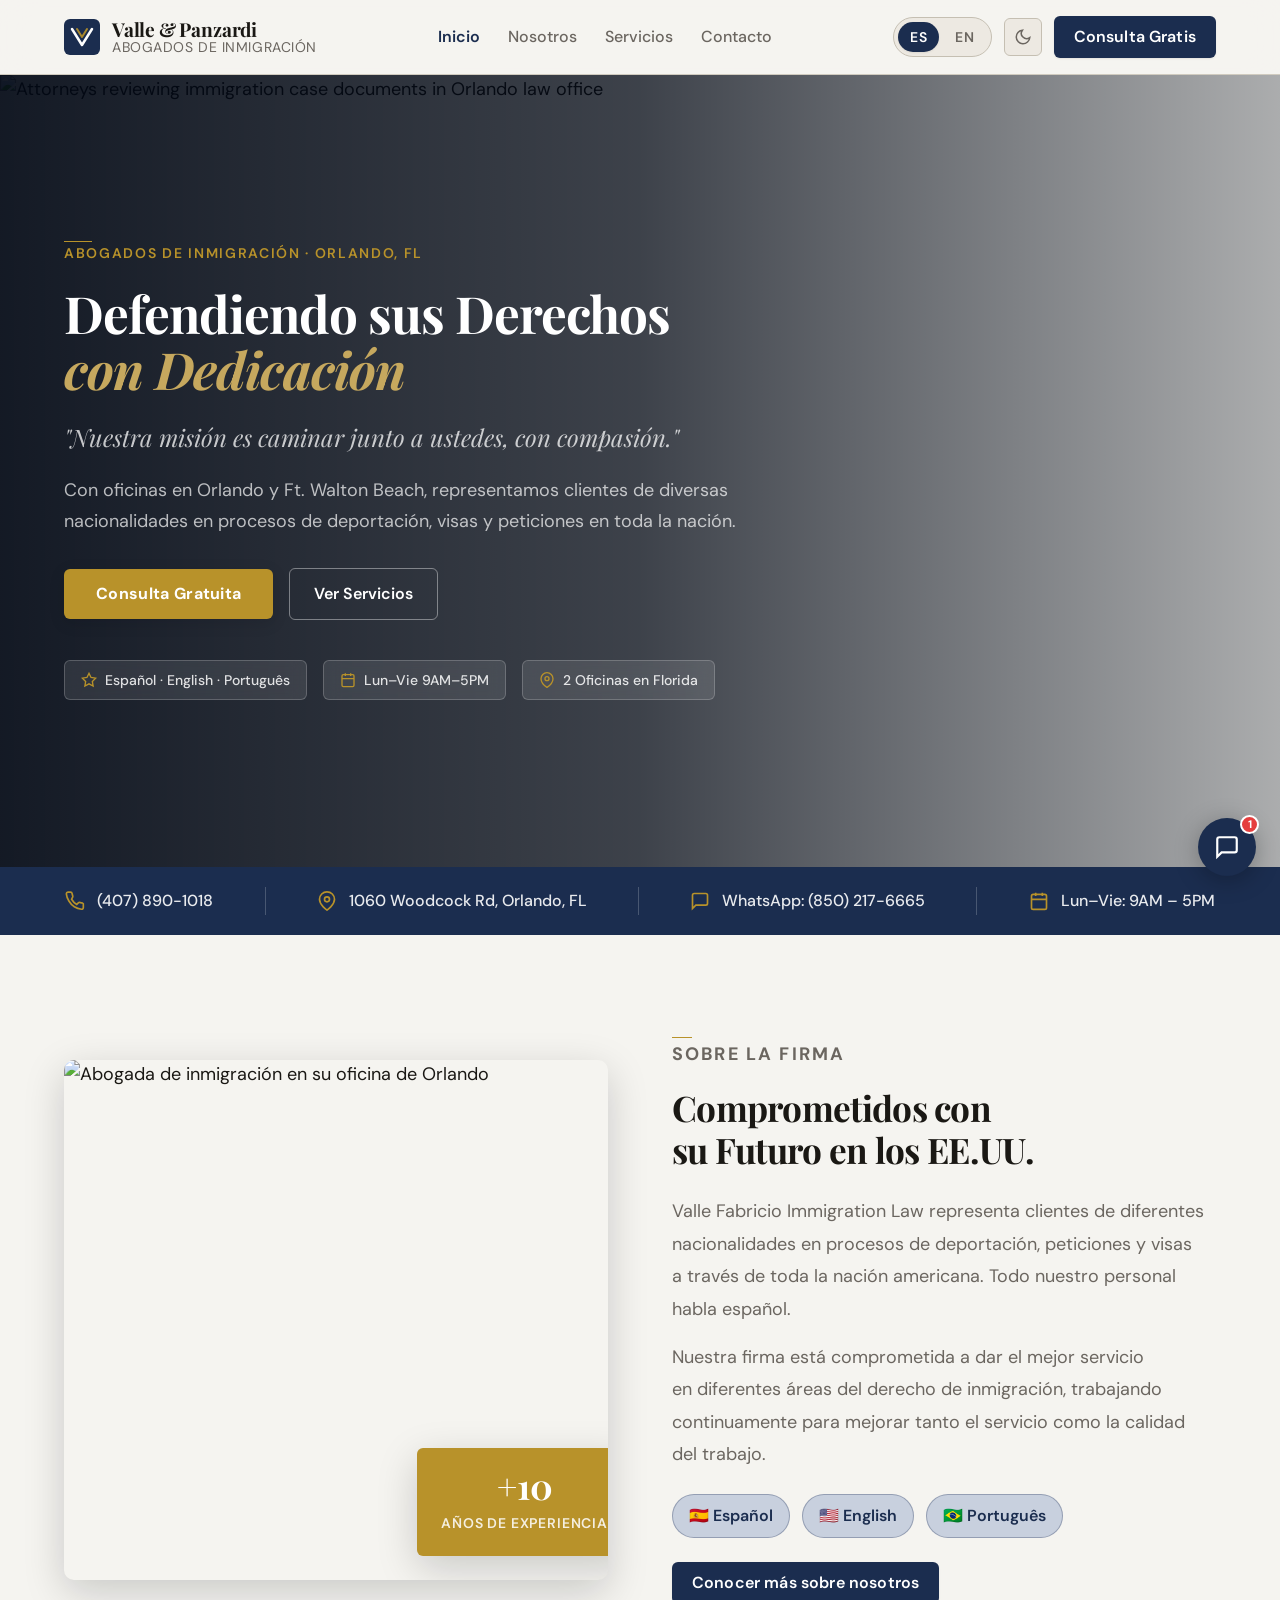
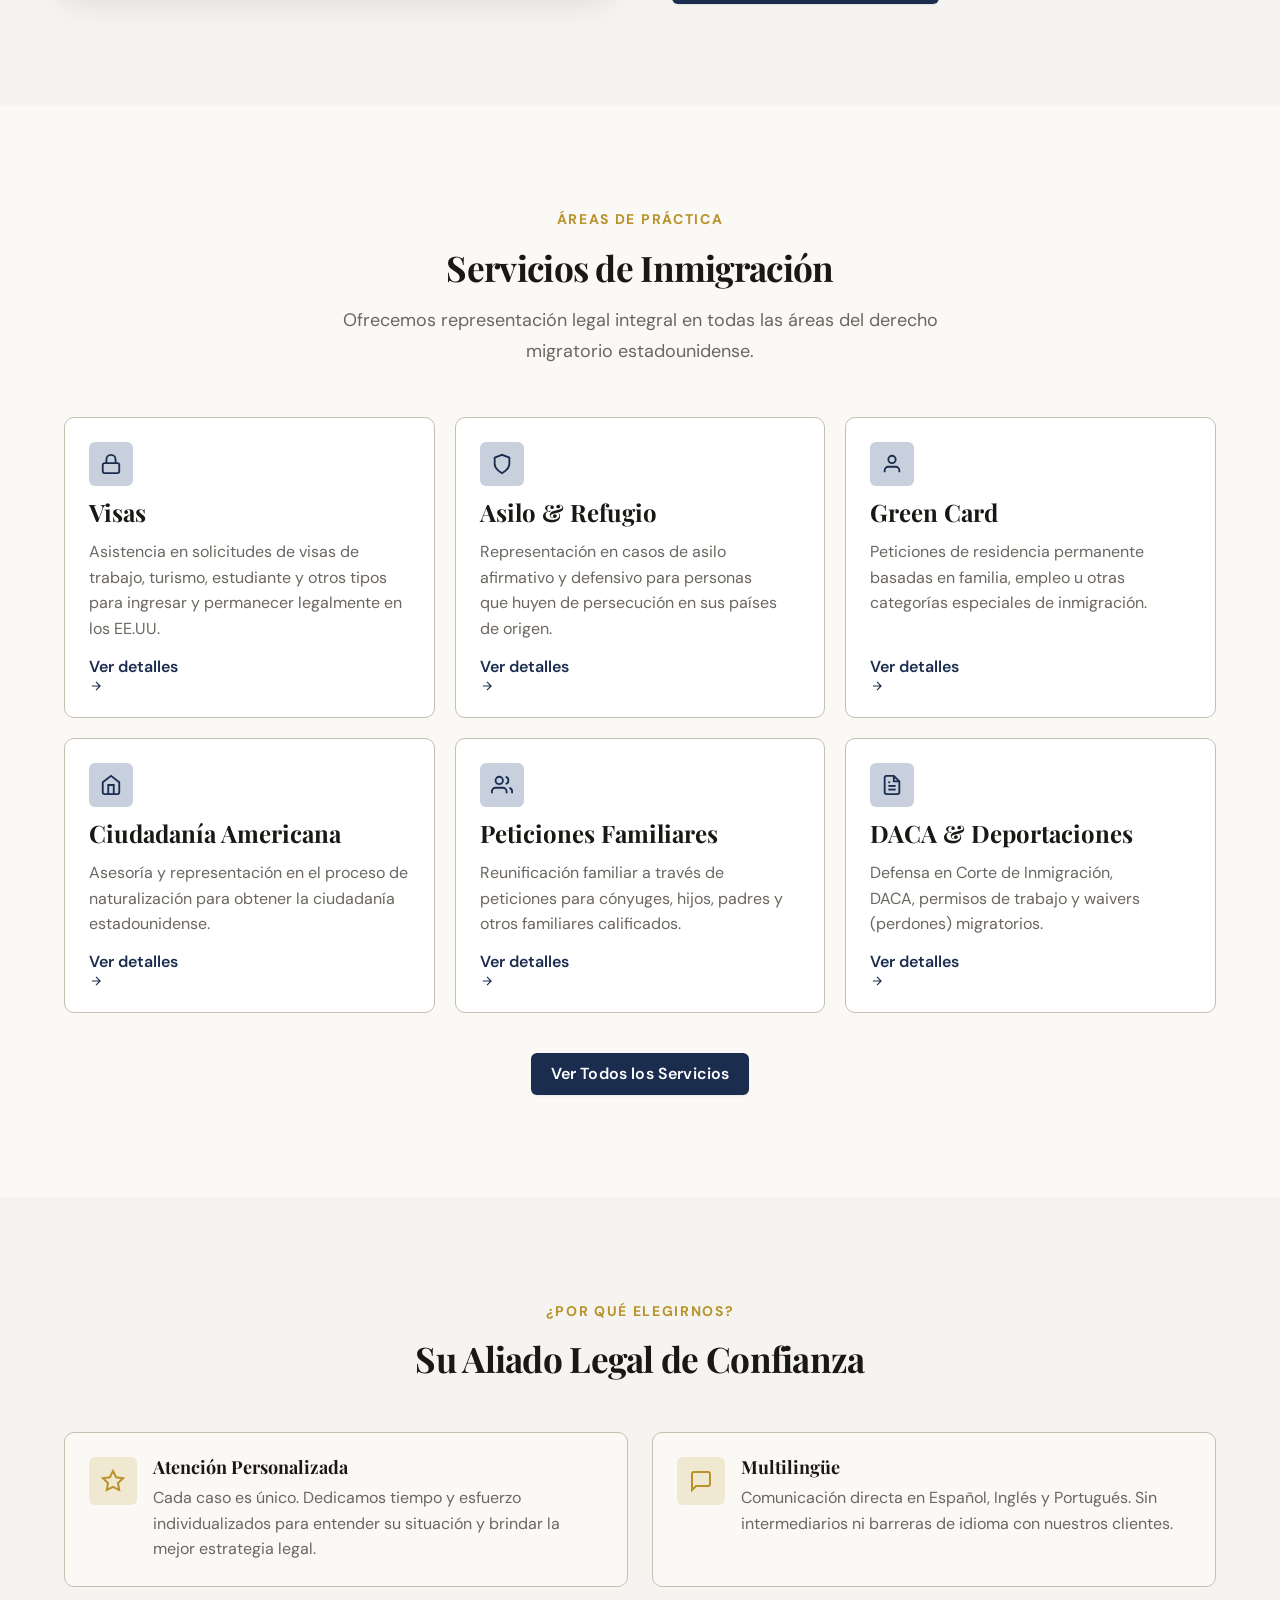
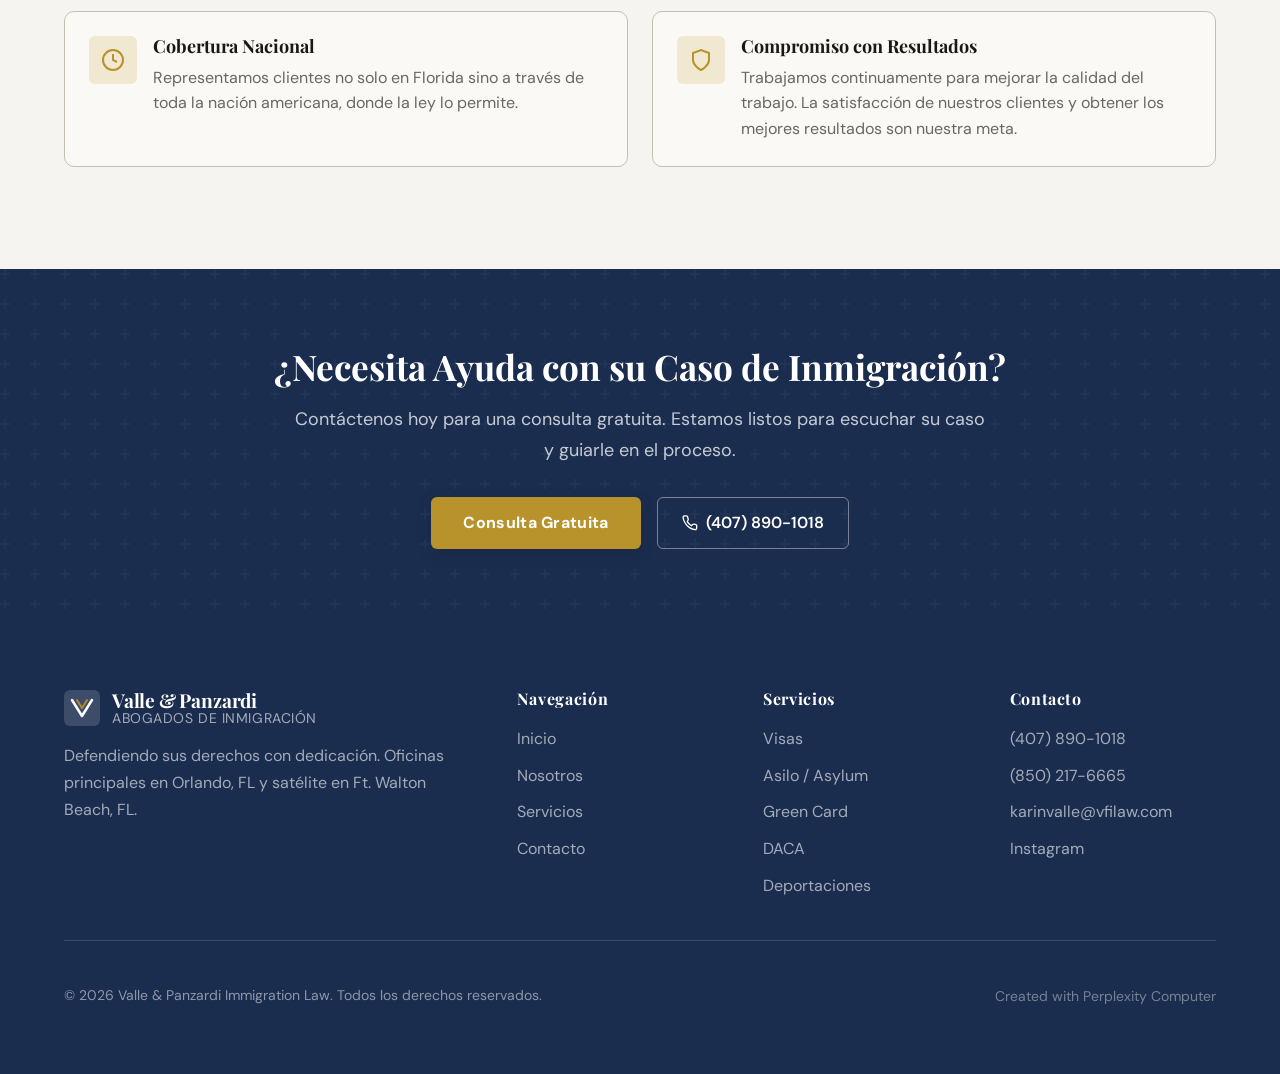
==== commit 49cf0f11: "feat: restore chatbot widget on all 4 pages" ====
--- a/index.html
+++ b/index.html
@@ -503,7 +503,7 @@
 // ---- THEME TOGGLE ----
 (function(){
   const root = document.documentElement;
-  let d = localStorage.getItem('theme') || 'light';
+  let d = 'light';
   root.setAttribute('data-theme', d);
 
   function updateToggleIcon() {
@@ -521,7 +521,7 @@
     t.addEventListener('click', () => {
       d = d === 'dark' ? 'light' : 'dark';
       root.setAttribute('data-theme', d);
-      localStorage.setItem('theme', d);
+      
       updateToggleIcon();
     });
   });
@@ -557,5 +557,887 @@
 reveals.forEach(el => observer.observe(el));
 </script>
 
+<!-- ========== CHATBOT ========== -->
+<div id="vfi-chat" aria-label="Chat de consulta" role="complementary">
+  <button id="chat-trigger" aria-label="Abrir chat / Open chat" aria-expanded="false" aria-controls="chat-window">
+    <svg id="chat-icon-open" width="26" height="26" viewBox="0 0 24 24" fill="none" stroke="currentColor" stroke-width="2" aria-hidden="true"><path d="M21 15a2 2 0 0 1-2 2H7l-4 4V5a2 2 0 0 1 2-2h14a2 2 0 0 1 2 2z"/></svg>
+    <svg id="chat-icon-close" width="26" height="26" viewBox="0 0 24 24" fill="none" stroke="currentColor" stroke-width="2" aria-hidden="true" style="display:none"><path d="M18 6 6 18M6 6l12 12"/></svg>
+    <span class="chat-badge" id="chat-badge">1</span>
+  </button>
+  <div id="chat-window" role="dialog" aria-label="Consulta rápida" aria-modal="false" hidden>
+    <div class="chat-header">
+      <div class="chat-header-info">
+        <div class="chat-avatar" aria-hidden="true">
+          <svg width="18" height="18" viewBox="0 0 24 24" fill="none" stroke="currentColor" stroke-width="2"><path d="M20 21v-2a4 4 0 0 0-4-4H8a4 4 0 0 0-4 4v2"/><circle cx="12" cy="7" r="4"/></svg>
+        </div>
+        <div>
+          <strong>Valle &amp; Panzardi</strong>
+          <span id="chat-status-text">● En línea / Online</span>
+        </div>
+      </div>
+      <button id="chat-close-btn" aria-label="Cerrar chat">
+        <svg width="16" height="16" viewBox="0 0 24 24" fill="none" stroke="currentColor" stroke-width="2.5"><path d="M18 6 6 18M6 6l12 12"/></svg>
+      </button>
+    </div>
+    <div class="chat-messages" id="chat-messages" aria-live="polite" aria-relevant="additions"></div>
+    <div class="chat-choices" id="chat-choices"></div>
+    <form class="chat-input-row" id="chat-form" autocomplete="off">
+      <input type="text" id="chat-input" placeholder="Escribe tu pregunta..." aria-label="Mensaje" maxlength="300">
+      <button type="submit" aria-label="Enviar">
+        <svg width="16" height="16" viewBox="0 0 24 24" fill="none" stroke="currentColor" stroke-width="2.5"><path d="M22 2L11 13"/><path d="M22 2L15 22 11 13 2 9l20-7z"/></svg>
+      </button>
+    </form>
+    <p class="chat-disclaimer">⚖️ <span data-lang="es">Orientación general, no asesoría legal. <a href="./contact.html">Consulta gratis →</a></span><span data-lang="en">General guidance, not legal advice. <a href="./contact.html">Free consult →</a></span></p>
+  </div>
+</div>
+
+<style>
+#vfi-chat{position:fixed;bottom:24px;right:24px;z-index:9999;font-family:var(--font-sans,'DM Sans',sans-serif)}
+#chat-trigger{width:58px;height:58px;border-radius:50%;background:#1b2d4f;color:#fff;border:none;cursor:pointer;display:flex;align-items:center;justify-content:center;box-shadow:0 4px 24px rgba(0,0,0,0.28);transition:transform .2s,box-shadow .2s;position:relative}
+#chat-trigger:hover{transform:scale(1.07);box-shadow:0 6px 32px rgba(0,0,0,0.36)}
+.chat-badge{position:absolute;top:-3px;right:-3px;background:#e53e3e;color:#fff;font-size:11px;font-weight:700;width:19px;height:19px;border-radius:50%;display:flex;align-items:center;justify-content:center;border:2px solid #fff;animation:badge-pulse 2.5s ease-in-out infinite}
+@keyframes badge-pulse{0%,100%{transform:scale(1)}50%{transform:scale(1.25)}}
+.chat-badge.hidden{display:none}
+#chat-window{position:absolute;bottom:70px;right:0;width:350px;background:#ffffff;border-radius:18px;box-shadow:0 8px 48px rgba(0,0,0,0.2);display:flex;flex-direction:column;overflow:hidden;animation:chat-slide-in .22s cubic-bezier(0.16,1,0.3,1)}
+@keyframes chat-slide-in{from{opacity:0;transform:translateY(16px) scale(0.97)}to{opacity:1;transform:translateY(0) scale(1)}}
+#chat-window[hidden]{display:none}
+.chat-header{background:linear-gradient(135deg,#1a3a5c 0%,#1e4a73 100%);color:#fff;padding:14px 16px;display:flex;align-items:center;justify-content:space-between;gap:10px}
+.chat-header-info{display:flex;align-items:center;gap:10px}
+.chat-avatar{width:38px;height:38px;border-radius:50%;background:rgba(201,168,76,0.25);border:2px solid rgba(201,168,76,0.6);color:#c9a84c;display:flex;align-items:center;justify-content:center;flex-shrink:0}
+.chat-header-info strong{display:block;font-size:.9rem;letter-spacing:.01em}
+#chat-status-text{font-size:.72rem;opacity:.85;color:#86efac}
+#chat-close-btn{background:none;border:none;color:#fff;cursor:pointer;opacity:.7;padding:4px;border-radius:6px;display:flex}
+#chat-close-btn:hover{opacity:1;background:rgba(255,255,255,.1)}
+.chat-messages{flex:1;overflow-y:auto;background:#ffffff;padding:14px 14px 6px;display:flex;flex-direction:column;gap:8px;max-height:280px;scroll-behavior:smooth}
+.chat-messages::-webkit-scrollbar{width:4px}
+.chat-messages::-webkit-scrollbar-track{background:transparent}
+.chat-messages::-webkit-scrollbar-thumb{background:var(--color-border,#e2e8f0);border-radius:4px}
+.chat-msg{max-width:86%;padding:9px 13px;border-radius:16px;font-size:.875rem;line-height:1.5;animation:msg-appear .18s ease}
+@keyframes msg-appear{from{opacity:0;transform:translateY(5px)}to{opacity:1;transform:translateY(0)}}
+.chat-msg.bot{background:#f0f4f8;color:#1a202c;border-bottom-left-radius:4px;align-self:flex-start}
+.chat-msg.user{background:linear-gradient(135deg,#1b2d4f,#1e4a73);color:#fff;border-bottom-right-radius:4px;align-self:flex-end}
+.chat-msg a{color:var(--color-gold,#c9a84c);font-weight:600;text-decoration:underline}
+.chat-msg.bot a{color:#1b2d4f;font-weight:600}
+.chat-typing{display:flex;gap:5px;align-items:center;padding:10px 14px;background:var(--color-surface-alt,#f0f4f8);border-radius:16px;border-bottom-left-radius:4px;align-self:flex-start}
+.chat-typing span{width:7px;height:7px;background:#94a3b8;border-radius:50%;animation:dot-wave .9s infinite}
+.chat-typing span:nth-child(2){animation-delay:.15s}.chat-typing span:nth-child(3){animation-delay:.3s}
+@keyframes dot-wave{0%,80%,100%{transform:translateY(0);opacity:.5}40%{transform:translateY(-6px);opacity:1}}
+.chat-choices{background:#ffffff;padding:6px 12px 10px;display:flex;flex-direction:column;gap:6px}
+.chat-choices.row{flex-direction:row;flex-wrap:wrap}
+.choice-btn{background:none;border:1.5px solid #1b2d4f;color:#1b2d4f;border-radius:10px;padding:8px 12px;font-size:.82rem;cursor:pointer;text-align:left;line-height:1.35;transition:all .15s;font-family:inherit}
+.choice-btn:hover{background:#1b2d4f;color:#fff;transform:translateX(2px)}
+.choice-btn.pill{border-radius:20px;padding:6px 12px;font-size:.8rem}
+.choice-btn.cta{background:var(--color-gold,#c9a84c);border-color:var(--color-gold,#c9a84c);color:#fff;font-weight:600}
+.choice-btn.cta:hover{background:#b8952e;border-color:#b8952e;transform:none}
+.chat-input-row{display:flex;gap:8px;padding:8px 12px;border-top:1px solid #e2e8f0;background:#ffffff}
+#chat-input{flex:1;border:1.5px solid #e2e8f0;border-radius:20px;padding:8px 14px;font-size:.875rem;outline:none;background:#fff;color:#1a202c}
+#chat-input:focus{border-color:#1b2d4f}
+.chat-input-row button[type=submit]{width:36px;height:36px;border-radius:50%;background:#1b2d4f;color:#fff;border:none;cursor:pointer;display:flex;align-items:center;justify-content:center;flex-shrink:0;transition:background .15s}
+.chat-input-row button[type=submit]:hover{background:#142d4a}
+.chat-disclaimer{background:#ffffff;font-size:.7rem;color:#718096;padding:0 13px 9px;margin:0;text-align:center}
+.chat-disclaimer a{color:#1b2d4f;font-weight:600}
+.chat-progress{display:flex;gap:3px;padding:8px 14px 0;justify-content:center}
+.chat-progress-dot{width:6px;height:6px;border-radius:50%;background:var(--color-border,#e2e8f0);transition:background .3s}
+.chat-progress-dot.active{background:var(--color-primary,#1a3a5c)}
+.chat-progress-dot.done{background:var(--color-gold,#c9a84c)}
+@media(max-width:420px){#chat-window{width:calc(100vw - 20px);right:0}}
+</style>
+
+<script>
+(function(){
+'use strict';
+
+// ─── CONVERSATION TREE ───────────────────────────────────────────────────────
+// Each node: { id, bot: {es, en}, choices: [{label:{es,en}, next}], input: bool }
+// Special next values: 'END_CONSULT', 'END_CALL', 'END_INFO'
+
+const TREE = {
+
+  // Step 0 — Language (auto-detected, skip if already set)
+  start: {
+    bot: {
+      es: '👋 ¡Hola! Soy el asistente virtual de Valle & Panzardi. ¿En qué le puedo ayudar hoy?',
+      en: '👋 Hi! I\'m the virtual assistant for Valle & Panzardi. How can I help you today?'
+    },
+    choices: [
+      { label: { es: '🔍 Tengo una pregunta sobre mi caso', en: '🔍 I have a question about my case' }, next: 'situation' },
+      { label: { es: '📋 Quiero saber qué servicios ofrecen', en: '📋 I want to know what services you offer' }, next: 'services_menu' },
+      { label: { es: '📞 Quiero hablar con un abogado', en: '📞 I want to speak with an attorney' }, next: 'contact_options' },
+      { label: { es: '💬 Tengo otra pregunta', en: '💬 I have another question' }, next: 'freetext' },
+    ]
+  },
+
+  // Step 1 — What is your situation?
+  situation: {
+    bot: {
+      es: '¿Cuál describe mejor su situación actual?',
+      en: 'Which best describes your current situation?'
+    },
+    choices: [
+      { label: { es: '🚨 Recibí una orden de deportación', en: '🚨 I received a deportation/removal order' }, next: 'deportation_q1' },
+      { label: { es: '🌿 Quiero obtener una Green Card', en: '🌿 I want to get a Green Card' }, next: 'greencard_q1' },
+      { label: { es: '🙏 Necesito solicitar asilo', en: '🙏 I need to apply for asylum' }, next: 'asylum_q1' },
+      { label: { es: '📄 Tengo un caso de visa o DACA', en: '📄 I have a visa or DACA issue' }, next: 'visa_daca' },
+      { label: { es: '👨‍👩‍👧 Petición familiar', en: '👨‍👩‍👧 Family petition' }, next: 'family_q1' },
+      { label: { es: '🏛️ Proceso de naturalización', en: '🏛️ Naturalization / Citizenship' }, next: 'citizenship_q1' },
+    ]
+  },
+
+  // ── DEPORTATION BRANCH ──────────────────────────────────
+  deportation_q1: {
+    bot: {
+      es: 'Entiendo, esta es una situación urgente. ¿Recibió recientemente la orden o lleva tiempo con ella?',
+      en: 'I understand — this is urgent. Did you receive the order recently or has it been a while?'
+    },
+    choices: [
+      { label: { es: '⚡ Muy reciente (menos de 30 días)', en: '⚡ Very recent (less than 30 days)' }, next: 'deportation_urgent' },
+      { label: { es: '📅 Hace más tiempo', en: '📅 It\'s been longer' }, next: 'deportation_older' },
+      { label: { es: '😟 No estoy seguro/a', en: '😟 I\'m not sure' }, next: 'deportation_unsure' },
+    ]
+  },
+  deportation_urgent: {
+    bot: {
+      es: '⚠️ Actúe ahora — tiene <strong>30 días</strong> para apelar desde la fecha de la orden. Cada día cuenta.\n\nPuede:\n• Apelar ante la Junta de Apelaciones de Inmigración (BIA)\n• Solicitar una moción de reapertura\n• Explorar protección bajo Convención contra la Tortura\n\nLa abogada Valle puede evaluar su caso hoy mismo.',
+      en: '⚠️ Act now — you have <strong>30 days</strong> to appeal from the order date. Every day matters.\n\nOptions may include:\n• Appeal to the Board of Immigration Appeals (BIA)\n• Motion to reopen your case\n• Protection under the Convention Against Torture\n\nAttorney Valle can review your case today.'
+    },
+    choices: [
+      { label: { es: '📞 Llamar ahora: (407) 890-1018', en: '📞 Call now: (407) 890-1018' }, next: 'END_CALL', href: 'tel:+14078901018' },
+      { label: { es: '✉️ Solicitar consulta urgente', en: '✉️ Request urgent consultation' }, next: 'END_CONSULT' },
+    ]
+  },
+  deportation_older: {
+    bot: {
+      es: 'Aún hay opciones. Dependiendo de su historial y circunstancias, podría ser posible:\n\n• Moción para reabrir el caso\n• Cancelación de deportación (si cumple requisitos de residencia)\n• Perdón provisional (waiver)\n• Protección bajo asilo si califica\n\n¿Tiene familia inmediata que sea ciudadana o residente permanente?',
+      en: 'There may still be options. Depending on your history and circumstances:\n\n• Motion to reopen the case\n• Cancellation of removal (if you meet residency requirements)\n• Provisional waiver\n• Asylum protection if you qualify\n\nDo you have immediate family who are U.S. citizens or permanent residents?'
+    },
+    choices: [
+      { label: { es: '✅ Sí, tengo familia', en: '✅ Yes, I have family members' }, next: 'deportation_family' },
+      { label: { es: '❌ No', en: '❌ No' }, next: 'deportation_nofamily' },
+      { label: { es: '🤔 No estoy seguro/a', en: '🤔 I\'m not sure' }, next: 'contact_options' },
+    ]
+  },
+  deportation_unsure: {
+    bot: {
+      es: 'No se preocupe — es normal estar confundido/a con estos documentos. Lo más importante es que hable con un abogado lo antes posible para entender exactamente en qué etapa está su caso.',
+      en: 'Don\'t worry — it\'s normal to be confused by these documents. The most important thing is to speak with an attorney as soon as possible to understand exactly where your case stands.'
+    },
+    choices: [
+      { label: { es: '📞 Llamar a la oficina', en: '📞 Call the office' }, next: 'END_CALL', href: 'tel:+14078901018' },
+      { label: { es: '📋 Solicitar consulta', en: '📋 Request consultation' }, next: 'END_CONSULT' },
+    ]
+  },
+  deportation_family: {
+    bot: {
+      es: 'Eso es importante — tener familiares ciudadanos o residentes puede abrir opciones de cancelación de deportación o ajuste de estatus. La abogada Valle ha manejado muchos casos similares con éxito.',
+      en: 'That\'s significant — having citizen or resident family members may open options for cancellation of removal or adjustment of status. Attorney Valle has handled many similar cases successfully.'
+    },
+    choices: [
+      { label: { es: '✉️ Quiero una evaluación de mi caso', en: '✉️ I want a case evaluation' }, next: 'END_CONSULT' },
+      { label: { es: '📞 Prefiero llamar', en: '📞 I prefer to call' }, next: 'END_CALL', href: 'tel:+14078901018' },
+    ]
+  },
+  deportation_nofamily: {
+    bot: {
+      es: 'Aún así hay opciones — asilo, protección contra tortura, u otras defensas humanitarias. Cada caso es único. Le recomendamos una evaluación completa con la abogada Valle.',
+      en: 'There are still options — asylum, protection against torture, or other humanitarian defenses. Every case is unique. We recommend a full evaluation with Attorney Valle.'
+    },
+    choices: [
+      { label: { es: '✉️ Solicitar consulta gratuita', en: '✉️ Request free consultation' }, next: 'END_CONSULT' },
+    ]
+  },
+
+  // ── GREEN CARD BRANCH ────────────────────────────────────
+  greencard_q1: {
+    bot: {
+      es: '¿Por qué vía le interesa obtener la Green Card?',
+      en: 'Which pathway to a Green Card are you interested in?'
+    },
+    choices: [
+      { label: { es: '👨‍👩‍👧 Por familiar (cónyuge, padre, hijo)', en: '👨‍👩‍👧 Through family (spouse, parent, child)' }, next: 'greencard_family' },
+      { label: { es: '💼 Por empleo', en: '💼 Through employment' }, next: 'greencard_work' },
+      { label: { es: '🙏 Por asilo o refugio', en: '🙏 Through asylum or refugee status' }, next: 'greencard_asylum' },
+      { label: { es: '❓ No sé si califico', en: '❓ I don\'t know if I qualify' }, next: 'greencard_unsure' },
+    ]
+  },
+  greencard_family: {
+    bot: {
+      es: 'La petición familiar es uno de los caminos más comunes. El proceso tiene dos etapas principales:\n\n<strong>1. Petición I-130</strong> — su familiar ciudadano/residente presenta la petición\n<strong>2. Ajuste de Estatus (I-485)</strong> — si ya está en EE.UU., o proceso consular si está en el exterior\n\n¿Está actualmente dentro de los Estados Unidos?',
+      en: 'Family petitions are one of the most common pathways. The process has two main stages:\n\n<strong>1. I-130 Petition</strong> — your citizen/resident family member files the petition\n<strong>2. Adjustment of Status (I-485)</strong> — if you\'re in the U.S., or consular processing if abroad\n\nAre you currently inside the United States?'
+    },
+    choices: [
+      { label: { es: '✅ Sí, estoy en EE.UU.', en: '✅ Yes, I\'m in the U.S.' }, next: 'greencard_inUS' },
+      { label: { es: '🌎 No, estoy en el exterior', en: '🌎 No, I\'m abroad' }, next: 'greencard_abroad' },
+    ]
+  },
+  greencard_inUS: {
+    bot: {
+      es: 'Si está en EE.UU., es posible que pueda hacer un Ajuste de Estatus sin salir del país — esto es más conveniente y evita riesgos. Sin embargo, debe cumplir ciertos requisitos (entrada legal, no haber violado estatus, etc.).\n\nLa abogada Valle puede determinar si califica en una consulta de 30 minutos.',
+      en: 'If you\'re in the U.S., you may be able to Adjust Status without leaving the country — this is more convenient and avoids risks. However, you must meet certain requirements (lawful entry, no status violations, etc.).\n\nAttorney Valle can determine your eligibility in a 30-minute consultation.'
+    },
+    choices: [
+      { label: { es: '📋 Agendar consulta gratuita', en: '📋 Schedule free consultation' }, next: 'END_CONSULT' },
+      { label: { es: '📞 Llamar: (407) 890-1018', en: '📞 Call: (407) 890-1018' }, next: 'END_CALL', href: 'tel:+14078901018' },
+    ]
+  },
+  greencard_abroad: {
+    bot: {
+      es: 'El proceso consular se realiza a través del Consulado de EE.UU. en su país. Los tiempos varían según la categoría familiar y el país de origen.\n\nPara ciudadanos americanos que peticionen a cónyuge: puede ser relativamente rápido. Para residentes permanentes peticionando a familia: los tiempos de espera son más largos.',
+      en: 'Consular processing is done through the U.S. Consulate in your country. Wait times vary by family category and country of birth.\n\nFor U.S. citizens petitioning a spouse: can be relatively quick. For permanent residents petitioning family: waiting times are longer.'
+    },
+    choices: [
+      { label: { es: '✉️ Evaluar mi caso', en: '✉️ Evaluate my case' }, next: 'END_CONSULT' },
+    ]
+  },
+  greencard_work: {
+    bot: {
+      es: 'Las Green Cards por empleo requieren que un empleador le patrocine (categorías EB-1, EB-2, EB-3) o, en algunos casos, puede autopeticionarse (EB-1A para personas con habilidades extraordinarias).\n\n¿Ya tiene un empleador dispuesto a patrocinarle?',
+      en: 'Employment-based Green Cards require employer sponsorship (EB-1, EB-2, EB-3 categories) or, in some cases, self-petition (EB-1A for extraordinary ability individuals).\n\nDo you already have an employer willing to sponsor you?'
+    },
+    choices: [
+      { label: { es: '✅ Sí, tengo empleador', en: '✅ Yes, I have an employer' }, next: 'END_CONSULT' },
+      { label: { es: '❌ No, o no estoy seguro/a', en: '❌ No, or I\'m not sure' }, next: 'greencard_work_no' },
+    ]
+  },
+  greencard_work_no: {
+    bot: {
+      es: 'Sin empleador también hay opciones si tiene habilidades extraordinarias, es investigador/a destacado/a, o tiene un negocio propio. Podría calificar para autopeticionarse.\n\nLe recomendamos una evaluación para determinar su mejor ruta.',
+      en: 'Without an employer there are still options if you have extraordinary ability, are an outstanding researcher, or run your own business — you may qualify to self-petition.\n\nWe recommend an evaluation to determine your best route.'
+    },
+    choices: [
+      { label: { es: '📋 Solicitar evaluación', en: '📋 Request evaluation' }, next: 'END_CONSULT' },
+    ]
+  },
+  greencard_asylum: {
+    bot: {
+      es: 'Si ya tiene asilo o estatus de refugiado, puede solicitar la Green Card después de 1 año de haber recibido el asilo. Es un proceso relativamente directo pero requiere documentación cuidadosa.',
+      en: 'If you already have asylum or refugee status, you can apply for a Green Card after 1 year from when your asylum was granted. It\'s a relatively straightforward process but requires careful documentation.'
+    },
+    choices: [
+      { label: { es: '✅ Ya tengo asilo aprobado', en: '✅ I already have approved asylum' }, next: 'END_CONSULT' },
+      { label: { es: '🔄 Todavía estoy en proceso de asilo', en: '🔄 I\'m still in the asylum process' }, next: 'asylum_q1' },
+    ]
+  },
+  greencard_unsure: {
+    bot: {
+      es: 'Hay muchas vías para obtener una Green Card y determinar si califica requiere revisar su situación específica: su historial migratorio, vínculos familiares, situación laboral y más.\n\nUna consulta de 30 minutos con la abogada Valle puede darte claridad total.',
+      en: 'There are many pathways to a Green Card, and determining eligibility requires reviewing your specific situation: immigration history, family ties, employment status, and more.\n\nA 30-minute consultation with Attorney Valle can give you complete clarity.'
+    },
+    choices: [
+      { label: { es: '📋 Consulta gratuita', en: '📋 Free consultation' }, next: 'END_CONSULT' },
+      { label: { es: '📞 Llamar ahora', en: '📞 Call now' }, next: 'END_CALL', href: 'tel:+14078901018' },
+    ]
+  },
+
+  // ── ASYLUM BRANCH ────────────────────────────────────────
+  asylum_q1: {
+    bot: {
+      es: '¿En qué etapa del proceso de asilo se encuentra?',
+      en: 'Where are you in the asylum process?'
+    },
+    choices: [
+      { label: { es: '🆕 Acabo de llegar o nunca he aplicado', en: '🆕 Just arrived or never applied' }, next: 'asylum_new' },
+      { label: { es: '⏳ Ya apliqué, esperando decisión', en: '⏳ Applied, waiting for decision' }, next: 'asylum_pending' },
+      { label: { es: '❌ Me negaron el asilo', en: '❌ My asylum was denied' }, next: 'asylum_denied' },
+      { label: { es: '✅ Ya tengo asilo aprobado', en: '✅ Asylum already approved' }, next: 'greencard_asylum' },
+    ]
+  },
+  asylum_new: {
+    bot: {
+      es: 'Para solicitar asilo en EE.UU., generalmente tiene <strong>1 año desde su llegada</strong> para presentar la solicitud (Formulario I-589). Excepciones aplican en algunos casos.\n\n¿Entró a EE.UU. hace menos de 1 año?',
+      en: 'To apply for asylum in the U.S., you generally have <strong>1 year from your arrival</strong> to file (Form I-589). Some exceptions apply.\n\nDid you enter the U.S. less than 1 year ago?'
+    },
+    choices: [
+      { label: { es: '✅ Sí, menos de 1 año', en: '✅ Yes, less than 1 year' }, next: 'asylum_timely' },
+      { label: { es: '❗ Hace más de 1 año', en: '❗ More than 1 year ago' }, next: 'asylum_late' },
+      { label: { es: '🤔 No sé exactamente', en: '🤔 I\'m not sure exactly' }, next: 'asylum_unsure_date' },
+    ]
+  },
+  asylum_timely: {
+    bot: {
+      es: 'Está a tiempo. El proceso de asilo tiene dos vías:\n\n<strong>Afirmativa:</strong> Se aplica con USCIS (si no tiene proceso de deportación)\n<strong>Defensiva:</strong> Se presenta ante un Juez de Inmigración (si está en proceso de deportación)\n\nLa base de su caso debe mostrar persecución por raza, religión, nacionalidad, grupo social o opinión política.',
+      en: 'You\'re still within the deadline. The asylum process has two tracks:\n\n<strong>Affirmative:</strong> File with USCIS (if not in removal proceedings)\n<strong>Defensive:</strong> Before an Immigration Judge (if in removal proceedings)\n\nYour case must show persecution based on race, religion, nationality, social group, or political opinion.'
+    },
+    choices: [
+      { label: { es: '📋 Quiero iniciar el proceso', en: '📋 I want to start the process' }, next: 'END_CONSULT' },
+      { label: { es: '❓ Tengo más preguntas', en: '❓ I have more questions' }, next: 'asylum_docs' },
+    ]
+  },
+  asylum_late: {
+    bot: {
+      es: 'Aunque pasó el año, hay excepciones importantes:\n\n• Cambio en circunstancias en su país de origen\n• Cambio en su situación personal\n• Circunstancias extraordinarias\n\nNo se rinda sin hablar con un abogado — muchos casos que parecen imposibles tienen solución.',
+      en: 'Even though it\'s past one year, there are important exceptions:\n\n• Changed circumstances in your home country\n• Changed personal circumstances\n• Extraordinary circumstances\n\nDon\'t give up without speaking to an attorney — many cases that seem impossible have solutions.'
+    },
+    choices: [
+      { label: { es: '📋 Evaluar si aplica alguna excepción', en: '📋 Evaluate if an exception applies' }, next: 'END_CONSULT' },
+    ]
+  },
+  asylum_pending: {
+    bot: {
+      es: 'Mientras espera la decisión: puede trabajar legalmente si su caso lleva más de 180 días pendiente (solicite EAD). Mantenga cualquier cambio de dirección actualizado con USCIS.\n\n¿Tiene audiencia programada con un Juez de Inmigración?',
+      en: 'While you wait: you may be able to work legally if your case has been pending over 180 days (apply for EAD). Keep your address updated with USCIS.\n\nDo you have a hearing scheduled with an Immigration Judge?'
+    },
+    choices: [
+      { label: { es: '✅ Sí, tengo audiencia', en: '✅ Yes, I have a hearing' }, next: 'asylum_hearing' },
+      { label: { es: '❌ No tengo audiencia programada', en: '❌ No hearing scheduled' }, next: 'END_CONSULT' },
+    ]
+  },
+  asylum_hearing: {
+    bot: {
+      es: '🔴 Preparar una audiencia de asilo es complejo y las consecuencias de presentarse sin abogado pueden ser graves. Le recomendamos enfáticamente que tenga representación legal.\n\nLa abogada Valle tiene experiencia con audiencias en el Tribunal de Inmigración de Orlando.',
+      en: '🔴 Preparing for an asylum hearing is complex and the consequences of appearing without an attorney can be serious. We strongly recommend legal representation.\n\nAttorney Valle has experience with hearings at the Orlando Immigration Court.'
+    },
+    choices: [
+      { label: { es: '📞 Llamar urgente: (407) 890-1018', en: '📞 Urgent call: (407) 890-1018' }, next: 'END_CALL', href: 'tel:+14078901018' },
+      { label: { es: '✉️ Solicitar consulta', en: '✉️ Request consultation' }, next: 'END_CONSULT' },
+    ]
+  },
+  asylum_denied: {
+    bot: {
+      es: 'Una negación no es el final. Puede:\n\n• Apelar ante la Junta de Apelaciones de Inmigración (BIA) — generalmente 30 días\n• Apelación federal ante el Tribunal del 11° Circuito\n• Solicitar reapertura si hay nuevas pruebas\n\n¿Cuándo recibió la negación?',
+      en: 'A denial is not the end. Options include:\n\n• Appeal to the Board of Immigration Appeals (BIA) — typically 30 days\n• Federal appeal to the 11th Circuit Court\n• Motion to reopen with new evidence\n\nWhen did you receive the denial?'
+    },
+    choices: [
+      { label: { es: '⚡ Hace menos de 30 días', en: '⚡ Less than 30 days ago' }, next: 'asylum_appeal_urgent' },
+      { label: { es: '📅 Hace más de 30 días', en: '📅 More than 30 days ago' }, next: 'asylum_appeal_later' },
+    ]
+  },
+  asylum_appeal_urgent: {
+    bot: {
+      es: '⚠️ Actúe inmediatamente — el plazo de apelación ante la BIA puede estar por vencer. No pierda esta oportunidad crítica.',
+      en: '⚠️ Act immediately — your BIA appeal deadline may be approaching. Don\'t miss this critical window.'
+    },
+    choices: [
+      { label: { es: '📞 Llamar ahora: (407) 890-1018', en: '📞 Call now: (407) 890-1018' }, next: 'END_CALL', href: 'tel:+14078901018' },
+      { label: { es: '✉️ Consulta urgente', en: '✉️ Urgent consultation' }, next: 'END_CONSULT' },
+    ]
+  },
+  asylum_appeal_later: {
+    bot: {
+      es: 'Aunque pasó el plazo de la BIA, existen opciones en el tribunal federal o mociones especiales. Cada caso es diferente — una evaluación puede revelar opciones que usted no conoce.',
+      en: 'Even if the BIA deadline has passed, there may be federal court options or special motions. Every case is different — an evaluation may reveal options you\'re not aware of.'
+    },
+    choices: [
+      { label: { es: '📋 Solicitar evaluación', en: '📋 Request evaluation' }, next: 'END_CONSULT' },
+    ]
+  },
+  asylum_unsure_date: {
+    bot: {
+      es: 'No se preocupe — hablar con la abogada Valle es la forma más segura de determinar si está a tiempo y qué opciones tiene disponibles.',
+      en: 'Don\'t worry — speaking with Attorney Valle is the safest way to determine if you\'re within the deadline and what options are available to you.'
+    },
+    choices: [
+      { label: { es: '📋 Consulta gratuita', en: '📋 Free consultation' }, next: 'END_CONSULT' },
+    ]
+  },
+  asylum_docs: {
+    bot: {
+      es: 'Para un caso de asilo necesitará:\n\n• Formulario I-589 completado con precisión\n• Declaración personal detallando la persecución\n• Evidencia del país de origen (noticias, informes, documentos)\n• Pruebas de identidad y de su presencia en EE.UU.\n• Cualquier documento que respalde su temor de regresar\n\nLa preparación del caso es crucial — la abogada Valle le guiará en cada paso.',
+      en: 'For an asylum case you will need:\n\n• Completed Form I-589 with accuracy\n• Personal declaration detailing the persecution\n• Country conditions evidence (news, reports, documents)\n• Identity proof and evidence of U.S. presence\n• Any documents supporting your fear of return\n\nCase preparation is critical — Attorney Valle will guide you through each step.'
+    },
+    choices: [
+      { label: { es: '📋 Empezar mi caso', en: '📋 Start my case' }, next: 'END_CONSULT' },
+    ]
+  },
+
+  // ── VISA / DACA BRANCH ───────────────────────────────────
+  visa_daca: {
+    bot: {
+      es: '¿Qué tipo de asunto tiene?',
+      en: 'What type of issue do you have?'
+    },
+    choices: [
+      { label: { es: '🔄 Renovar DACA', en: '🔄 DACA renewal' }, next: 'daca_renewal' },
+      { label: { es: '🆕 Aplicar a DACA por primera vez', en: '🆕 First-time DACA application' }, next: 'daca_first' },
+      { label: { es: '✈️ Visa de trabajo o estudio (H-1B, F-1, etc.)', en: '✈️ Work or study visa (H-1B, F-1, etc.)' }, next: 'work_visa' },
+      { label: { es: '💍 Visa de prometido/a (K-1)', en: '💍 Fiancé visa (K-1)' }, next: 'k1_visa' },
+      { label: { es: '🌎 Otra visa', en: '🌎 Other visa type' }, next: 'END_CONSULT' },
+    ]
+  },
+  daca_renewal: {
+    bot: {
+      es: 'Para renovar DACA necesita:\n\n• Formulario I-821D (solicitud) + I-765 (permiso de trabajo)\n• Pago de $495 en tarifas gubernamentales\n• Foto reciente\n• Copia de su DACA actual\n\n⏰ <strong>Recomendamos iniciar 6 meses antes de que expire</strong> para evitar lapsos en su autorización de trabajo.\n\n¿Cuándo vence su DACA actual?',
+      en: 'To renew DACA you need:\n\n• Form I-821D (request) + I-765 (work permit)\n• $495 in government fees\n• Recent photo\n• Copy of your current DACA\n\n⏰ <strong>We recommend starting 6 months before expiration</strong> to avoid gaps in your work authorization.\n\nWhen does your current DACA expire?'
+    },
+    choices: [
+      { label: { es: '⚡ En menos de 6 meses', en: '⚡ In less than 6 months' }, next: 'daca_urgent' },
+      { label: { es: '📅 En más de 6 meses', en: '📅 More than 6 months away' }, next: 'daca_plan' },
+      { label: { es: '❗ Ya venció', en: '❗ Already expired' }, next: 'daca_expired' },
+    ]
+  },
+  daca_urgent: {
+    bot: {
+      es: '¡Actúe pronto! Con menos de 6 meses, debe iniciar la renovación de inmediato para evitar perder su permiso de trabajo y protección. Los tiempos de procesamiento de USCIS pueden ser de varios meses.',
+      en: 'Act soon! With less than 6 months, you should start your renewal immediately to avoid losing your work permit and protection. USCIS processing times can be several months.'
+    },
+    choices: [
+      { label: { es: '📋 Iniciar renovación ahora', en: '📋 Start renewal now' }, next: 'END_CONSULT' },
+      { label: { es: '📞 Llamar: (407) 890-1018', en: '📞 Call: (407) 890-1018' }, next: 'END_CALL', href: 'tel:+14078901018' },
+    ]
+  },
+  daca_plan: {
+    bot: {
+      es: 'Tiene tiempo, pero le recomendamos no esperar. Podemos ayudarle a preparar todos los documentos con anticipación para que la renovación sea sin estrés y sin errores.',
+      en: 'You have time, but we recommend not waiting. We can help you prepare all documents in advance so your renewal is stress-free and error-free.'
+    },
+    choices: [
+      { label: { es: '📋 Agendar cita', en: '📋 Schedule appointment' }, next: 'END_CONSULT' },
+    ]
+  },
+  daca_expired: {
+    bot: {
+      es: 'Si su DACA venció, puede que aún pueda renovarlo aunque haya pasado tiempo — USCIS acepta renovaciones tardías bajo ciertas circunstancias. Hable con nosotros lo antes posible.',
+      en: 'If your DACA expired, you may still be able to renew even if time has passed — USCIS accepts late renewals under certain circumstances. Please speak with us as soon as possible.'
+    },
+    choices: [
+      { label: { es: '📞 Llamar urgente', en: '📞 Urgent call' }, next: 'END_CALL', href: 'tel:+14078901018' },
+      { label: { es: '✉️ Consulta', en: '✉️ Consultation' }, next: 'END_CONSULT' },
+    ]
+  },
+  daca_first: {
+    bot: {
+      es: 'Para aplicar a DACA por primera vez debe cumplir todos estos requisitos:\n\n• Llegó a EE.UU. antes de los 16 años\n• Ha residido continuamente desde junio 15, 2007\n• Tenía menos de 31 años al 15 de junio, 2012\n• Está en escuela, se graduó, o es veterano\n• No tiene condenas penales graves\n\n¿Cumple con todos estos requisitos?',
+      en: 'For a first-time DACA application you must meet all these requirements:\n\n• Came to the U.S. before age 16\n• Continuously resided since June 15, 2007\n• Were under 31 years old on June 15, 2012\n• In school, graduated, or are a veteran\n• No serious criminal convictions\n\nDo you meet all these requirements?'
+    },
+    choices: [
+      { label: { es: '✅ Sí, creo que califico', en: '✅ Yes, I believe I qualify' }, next: 'END_CONSULT' },
+      { label: { es: '🤔 No estoy seguro/a', en: '🤔 I\'m not sure' }, next: 'END_CONSULT' },
+      { label: { es: '❌ No cumplo algún requisito', en: '❌ I don\'t meet one requirement' }, next: 'daca_no_qualify' },
+    ]
+  },
+  daca_no_qualify: {
+    bot: {
+      es: 'Aunque no califique para DACA, puede haber otras opciones según su situación: visa familiar, TPS, u otras protecciones. No se descarte sin hablar con un abogado.',
+      en: 'Even if you don\'t qualify for DACA, there may be other options based on your situation: family visa, TPS, or other protections. Don\'t rule yourself out without speaking to an attorney.'
+    },
+    choices: [
+      { label: { es: '📋 Explorar otras opciones', en: '📋 Explore other options' }, next: 'END_CONSULT' },
+    ]
+  },
+  work_visa: {
+    bot: {
+      es: 'Las visas de trabajo implican coordinación con el empleador y plazos estrictos. Los tipos más comunes:\n\n• <strong>H-1B:</strong> Profesional especializado (lotería anual en abril)\n• <strong>O-1:</strong> Habilidad extraordinaria\n• <strong>L-1:</strong> Transferencia intracompañía\n• <strong>TN:</strong> Profesionales de México/Canadá (USMCA)\n\n¿Tiene una situación específica o empleador en mente?',
+      en: 'Work visas involve coordination with your employer and strict deadlines. Most common types:\n\n• <strong>H-1B:</strong> Specialty occupation (annual lottery in April)\n• <strong>O-1:</strong> Extraordinary ability\n• <strong>L-1:</strong> Intracompany transfer\n• <strong>TN:</strong> Mexico/Canada professionals (USMCA)\n\nDo you have a specific situation or employer in mind?'
+    },
+    choices: [
+      { label: { es: '✅ Sí, tengo empleador', en: '✅ Yes, I have an employer' }, next: 'END_CONSULT' },
+      { label: { es: '📋 Quiero saber mis opciones', en: '📋 I want to know my options' }, next: 'END_CONSULT' },
+    ]
+  },
+  k1_visa: {
+    bot: {
+      es: 'La visa K-1 (prometido/a) permite a su pareja venir a EE.UU. para casarse. El proceso dura aproximadamente 6-12 meses:\n\n1. Ciudadano/a americana presenta I-129F\n2. Aprobación por USCIS (meses 2-6)\n3. Trámite consular en el país del prometido/a\n4. Entrada a EE.UU. y matrimonio en 90 días\n5. Ajuste de estatus a Green Card\n\n¿El prometido/a está actualmente fuera de EE.UU.?',
+      en: 'The K-1 (fiancé) visa allows your partner to come to the U.S. to marry. The process takes approximately 6-12 months:\n\n1. U.S. citizen files I-129F\n2. USCIS approval (months 2-6)\n3. Consular processing in fiancé\'s country\n4. Entry to U.S. and marriage within 90 days\n5. Adjustment of status to Green Card\n\nIs your fiancé currently outside the U.S.?'
+    },
+    choices: [
+      { label: { es: '✅ Sí, está en el exterior', en: '✅ Yes, they are abroad' }, next: 'END_CONSULT' },
+      { label: { es: '🤔 Tengo más preguntas', en: '🤔 I have more questions' }, next: 'END_CONSULT' },
+    ]
+  },
+
+  // ── FAMILY PETITION BRANCH ───────────────────────────────
+  family_q1: {
+    bot: {
+      es: '¿Cuál es su relación con la persona que desea peticionar (o quien lo peticiona a usted)?',
+      en: 'What is your relationship with the person you want to petition (or who is petitioning you)?'
+    },
+    choices: [
+      { label: { es: '💍 Cónyuge (esposo/a)', en: '💍 Spouse' }, next: 'family_spouse' },
+      { label: { es: '👶 Hijo/a (menor o adulto)', en: '👶 Child (minor or adult)' }, next: 'family_child' },
+      { label: { es: '👨‍👩‍👦 Padre o madre', en: '👨‍👩‍👦 Parent' }, next: 'family_parent' },
+      { label: { es: '👫 Hermano/a u otro familiar', en: '👫 Sibling or other relative' }, next: 'family_other' },
+    ]
+  },
+  family_spouse: {
+    bot: {
+      es: '¿El cónyuge que peticiona es ciudadano/a americano/a o residente permanente (Green Card)?',
+      en: 'Is the petitioning spouse a U.S. citizen or a Lawful Permanent Resident (Green Card holder)?'
+    },
+    choices: [
+      { label: { es: '🇺🇸 Ciudadano/a americano/a', en: '🇺🇸 U.S. citizen' }, next: 'family_spouse_citizen' },
+      { label: { es: '💚 Residente permanente', en: '💚 Lawful Permanent Resident' }, next: 'family_spouse_lpr' },
+    ]
+  },
+  family_spouse_citizen: {
+    bot: {
+      es: 'Excelente — cónyuge de ciudadano/a americana es categoría <strong>Inmediata</strong> (IR-1/CR-1), lo que significa que no hay lista de espera para la visa. El proceso puede completarse en 12-24 meses dependiendo de si están en EE.UU. o en el exterior.',
+      en: 'Great — spouse of a U.S. citizen is an <strong>Immediate Relative</strong> category (IR-1/CR-1), meaning there is no visa backlog. The process can be completed in 12-24 months depending on whether you\'re in the U.S. or abroad.'
+    },
+    choices: [
+      { label: { es: '📋 Iniciar el proceso', en: '📋 Start the process' }, next: 'END_CONSULT' },
+      { label: { es: '📞 Hablar con un abogado', en: '📞 Speak with an attorney' }, next: 'END_CALL', href: 'tel:+14078901018' },
+    ]
+  },
+  family_spouse_lpr: {
+    bot: {
+      es: 'Cónyuge de residente permanente cae en categoría F-2A. Actualmente hay tiempos de espera de visa. La fecha de prioridad determina cuándo puede avanzar su caso.\n\nLa abogada Valle puede revisar las fechas de visa actuales y estimar tiempos para su caso.',
+      en: 'Spouse of a permanent resident falls under category F-2A. There are currently visa waiting times. The priority date determines when your case can move forward.\n\nAttorney Valle can review current visa dates and estimate timelines for your case.'
+    },
+    choices: [
+      { label: { es: '📋 Consulta gratuita', en: '📋 Free consultation' }, next: 'END_CONSULT' },
+    ]
+  },
+  family_child: {
+    bot: {
+      es: 'Para peticiones de hijos, hay diferencias importantes según la edad y estado civil del hijo, y si el padre/madre es ciudadano o residente.\n\nHijos menores de 21 años solteros de ciudadanos americanos = categoría inmediata (sin espera).\nOtros casos tienen categorías con tiempos de espera.',
+      en: 'For child petitions, there are important differences based on the child\'s age, marital status, and whether the parent is a citizen or resident.\n\nUnmarried children under 21 of U.S. citizens = immediate relative (no wait).\nOther cases have categories with waiting times.'
+    },
+    choices: [
+      { label: { es: '📋 Evaluar mi caso específico', en: '📋 Evaluate my specific case' }, next: 'END_CONSULT' },
+    ]
+  },
+  family_parent: {
+    bot: {
+      es: 'Solo los ciudadanos americanos (no residentes) pueden peticionar a sus padres, y es categoría inmediata sin lista de espera. Los documentos clave incluyen el acta de nacimiento del ciudadano y del padre/madre.\n\n¿El hijo/a que peticiona ya es ciudadano americano y tiene 21 años o más?',
+      en: 'Only U.S. citizens (not residents) can petition for parents, and it\'s an immediate relative category with no waiting list. Key documents include the citizen\'s birth certificate and parent\'s documents.\n\nIs the petitioning child a U.S. citizen who is 21 or older?'
+    },
+    choices: [
+      { label: { es: '✅ Sí', en: '✅ Yes' }, next: 'END_CONSULT' },
+      { label: { es: '❌ No', en: '❌ No' }, next: 'family_parent_no' },
+    ]
+  },
+  family_parent_no: {
+    bot: {
+      es: 'Lamentablemente, si el hijo/a aún no es ciudadano americano o tiene menos de 21 años, no puede peticionar a sus padres todavía. Sin embargo, puede haber otras opciones para su situación.',
+      en: 'Unfortunately, if the child is not yet a U.S. citizen or is under 21, they cannot yet petition for parents. However, there may be other options for your situation.'
+    },
+    choices: [
+      { label: { es: '📋 Explorar otras opciones', en: '📋 Explore other options' }, next: 'END_CONSULT' },
+    ]
+  },
+  family_other: {
+    bot: {
+      es: 'Las peticiones para hermanos y otros familiares tienen tiempos de espera largos (a veces más de 10 años para ciertas categorías). Sin embargo, iniciar el proceso cuanto antes es importante para reservar su fecha de prioridad.',
+      en: 'Sibling and other relative petitions have long waiting times (sometimes 10+ years for certain categories). However, starting the process as early as possible is important to establish your priority date.'
+    },
+    choices: [
+      { label: { es: '📋 Iniciar el proceso', en: '📋 Start the process' }, next: 'END_CONSULT' },
+      { label: { es: '❓ Tengo más preguntas', en: '❓ I have more questions' }, next: 'contact_options' },
+    ]
+  },
+
+  // ── CITIZENSHIP BRANCH ───────────────────────────────────
+  citizenship_q1: {
+    bot: {
+      es: '¿Cuál es su situación actual?',
+      en: 'What is your current situation?'
+    },
+    choices: [
+      { label: { es: '💚 Tengo Green Card y quiero naturalizarme', en: '💚 I have a Green Card and want to naturalize' }, next: 'citizenship_gc' },
+      { label: { es: '📋 Quiero saber si califico', en: '📋 I want to know if I qualify' }, next: 'citizenship_qualify' },
+      { label: { es: '🧒 Tengo hijos que podrían ser ciudadanos', en: '🧒 I have children who may be citizens' }, next: 'citizenship_child' },
+    ]
+  },
+  citizenship_gc: {
+    bot: {
+      es: 'Para naturalizarse generalmente necesita:\n\n• <strong>5 años</strong> como residente permanente (o <strong>3 años</strong> si es cónyuge de ciudadano)\n• Presencia física continua (sin ausencias largas)\n• Buen carácter moral\n• Inglés básico (hay excepciones por edad)\n• Pasar el examen cívico (100 preguntas, responde 10)\n\n¿Cuánto tiempo lleva con su Green Card?',
+      en: 'To naturalize you generally need:\n\n• <strong>5 years</strong> as a permanent resident (or <strong>3 years</strong> if married to a citizen)\n• Continuous physical presence (no extended absences)\n• Good moral character\n• Basic English (exceptions for age/disability)\n• Pass the civics test (100 questions, answer 10)\n\nHow long have you had your Green Card?'
+    },
+    choices: [
+      { label: { es: '⏰ Menos de 3 años', en: '⏰ Less than 3 years' }, next: 'citizenship_too_soon' },
+      { label: { es: '✅ 3-5 años (cónyuge de ciudadano)', en: '✅ 3-5 years (spouse of citizen)' }, next: 'END_CONSULT' },
+      { label: { es: '✅ Más de 5 años', en: '✅ More than 5 years' }, next: 'citizenship_ready' },
+    ]
+  },
+  citizenship_too_soon: {
+    bot: {
+      es: 'Aún no cumple el requisito de tiempo, pero es un buen momento para empezar a prepararse. También puede verificar si ha viajado frecuentemente al exterior — eso puede afectar su elegibilidad.',
+      en: 'You don\'t yet meet the time requirement, but this is a good time to start preparing. You should also check if you\'ve traveled abroad frequently — that can affect your eligibility.'
+    },
+    choices: [
+      { label: { es: '📋 Planificar con anticipación', en: '📋 Plan ahead' }, next: 'END_CONSULT' },
+    ]
+  },
+  citizenship_ready: {
+    bot: {
+      es: '¡Podría estar listo/a para aplicar! El Formulario N-400 es la solicitud de naturalización. Los tiempos de procesamiento actuales en el área de Orlando son de aproximadamente 8-14 meses.\n\nLa abogada Valle puede revisar su historial para asegurar que no haya problemas antes de aplicar.',
+      en: 'You may be ready to apply! Form N-400 is the naturalization application. Current processing times in the Orlando area are approximately 8-14 months.\n\nAttorney Valle can review your history to ensure there are no issues before you apply.'
+    },
+    choices: [
+      { label: { es: '📋 Iniciar mi naturalización', en: '📋 Start my naturalization' }, next: 'END_CONSULT' },
+      { label: { es: '📞 Llamar a la oficina', en: '📞 Call the office' }, next: 'END_CALL', href: 'tel:+14078901018' },
+    ]
+  },
+  citizenship_qualify: {
+    bot: {
+      es: 'Determinar si califica para la ciudadanía depende de muchos factores. Una evaluación rápida con la abogada Valle le dará claridad total sobre su camino hacia la ciudadanía americana.',
+      en: 'Determining whether you qualify for citizenship depends on many factors. A quick evaluation with Attorney Valle will give you full clarity on your path to U.S. citizenship.'
+    },
+    choices: [
+      { label: { es: '📋 Evaluación gratuita', en: '📋 Free evaluation' }, next: 'END_CONSULT' },
+    ]
+  },
+  citizenship_child: {
+    bot: {
+      es: 'Los hijos pueden adquirir ciudadanía automáticamente en ciertos casos (Child Citizenship Act). Si al menos uno de los padres es ciudadano y el niño es residente permanente, puede que ya sea ciudadano sin saberlo.',
+      en: 'Children can acquire citizenship automatically in certain cases (Child Citizenship Act). If at least one parent is a citizen and the child is a permanent resident, they may already be a citizen without knowing it.'
+    },
+    choices: [
+      { label: { es: '📋 Verificar ciudadanía de mis hijos', en: '📋 Verify my children\'s citizenship' }, next: 'END_CONSULT' },
+    ]
+  },
+
+  // ── SERVICES MENU ────────────────────────────────────────
+  services_menu: {
+    bot: {
+      es: 'Valle & Panzardi ofrece representación completa en todas las áreas del derecho migratorio. ¿Qué área le interesa?',
+      en: 'Valle & Panzardi offers complete representation in all areas of immigration law. Which area interests you?'
+    },
+    choices: [
+      { label: { es: '🌿 Green Card / Residencia', en: '🌿 Green Card / Residency' }, next: 'greencard_q1' },
+      { label: { es: '🙏 Asilo y Refugio', en: '🙏 Asylum & Refugee' }, next: 'asylum_q1' },
+      { label: { es: '🚨 Deportación / Remoción', en: '🚨 Deportation / Removal' }, next: 'deportation_q1' },
+      { label: { es: '📄 DACA y Visas', en: '📄 DACA & Visas' }, next: 'visa_daca' },
+      { label: { es: '👨‍👩‍👧 Peticiones Familiares', en: '👨‍👩‍👧 Family Petitions' }, next: 'family_q1' },
+      { label: { es: '🏛️ Ciudadanía / Naturalización', en: '🏛️ Citizenship / Naturalization' }, next: 'citizenship_q1' },
+    ]
+  },
+
+  // ── CONTACT OPTIONS ──────────────────────────────────────
+  contact_options: {
+    bot: {
+      es: '¿Cómo prefiere comunicarse?',
+      en: 'How would you prefer to connect?'
+    },
+    choices: [
+      { label: { es: '📞 Llamar: (407) 890-1018', en: '📞 Call: (407) 890-1018' }, next: 'END_CALL', href: 'tel:+14078901018' },
+      { label: { es: '📞 Ft. Walton: (850) 217-6665', en: '📞 Ft. Walton: (850) 217-6665' }, next: 'END_CALL', href: 'tel:+18502176665' },
+      { label: { es: '✉️ Formulario de contacto', en: '✉️ Contact form' }, next: 'END_CONSULT' },
+      { label: { es: '📧 Email directo', en: '📧 Direct email' }, next: 'END_CALL', href: 'mailto:karinvalle@vfilaw.com' },
+    ]
+  },
+
+  // ── FREE TEXT FALLBACK ───────────────────────────────────
+  freetext: {
+    bot: {
+      es: 'Por supuesto, escriba su pregunta y le responderé lo mejor que pueda. Para casos complejos, le conectaré con la abogada Valle.',
+      en: 'Of course, type your question and I\'ll do my best to answer. For complex cases, I\'ll connect you with Attorney Valle.'
+    },
+    choices: [],
+    input: true
+  },
+
+  // ── END STATES ───────────────────────────────────────────
+  END_CONSULT: {
+    bot: {
+      es: '✅ Perfecto. Haga clic abajo para ir al formulario de consulta. El equipo de Valle & Panzardi le contactará en menos de 24 horas.\n\n📍 Orlando: 1060 Woodcock Rd, Suite 135\n🕐 Lun–Vie: 9am–5pm',
+      en: '✅ Perfect. Click below to go to the consultation form. The Valle & Panzardi team will contact you within 24 hours.\n\n📍 Orlando: 1060 Woodcock Rd, Suite 135\n🕐 Mon–Fri: 9am–5pm'
+    },
+    choices: [
+      { label: { es: '📋 Ir al formulario de consulta →', en: '📋 Go to consultation form →' }, next: null, href: './contact.html', cta: true },
+      { label: { es: '🔄 Hacer otra pregunta', en: '🔄 Ask another question' }, next: 'start' },
+    ]
+  },
+
+  END_CALL: {
+    bot: {
+      es: '📞 Nuestro equipo estará encantado de atenderle.\n\n<strong>Orlando:</strong> (407) 890-1018\n<strong>Ft. Walton Beach:</strong> (850) 217-6665\n\n🕐 Lun–Vie: 9am–5pm\n✉️ karinvalle@vfilaw.com',
+      en: '📞 Our team will be happy to assist you.\n\n<strong>Orlando:</strong> (407) 890-1018\n<strong>Ft. Walton Beach:</strong> (850) 217-6665\n\n🕐 Mon–Fri: 9am–5pm\n✉️ karinvalle@vfilaw.com'
+    },
+    choices: [
+      { label: { es: '🔄 Hacer otra pregunta', en: '🔄 Ask another question' }, next: 'start' },
+    ]
+  }
+};
+
+// ─── KEYWORD MATCHER for free text input ─────────────────────────────────────
+function matchKeyword(text) {
+  const t = text.toLowerCase();
+  if (t.match(/deport|remov|orden|remoción/)) return 'deportation_q1';
+  if (t.match(/green.?card|residenc|i-485|i-130/)) return 'greencard_q1';
+  if (t.match(/asilo|asylum|refugi/)) return 'asylum_q1';
+  if (t.match(/daca|deferred/)) return 'daca_renewal';
+  if (t.match(/visa|h-1b|h1b|f-1|f1|k-1|k1|tn visa/)) return 'work_visa';
+  if (t.match(/ciudadan|naturaliz|citizen/)) return 'citizenship_q1';
+  if (t.match(/familia|petition|pariente|cónyuge|spouse|hijo|child/)) return 'family_q1';
+  if (t.match(/precio|costo|cost|fee|cuánto|cobran|charge/)) return null; // handle below
+  if (t.match(/hola|hello|hi|buenos|buenas/)) return 'start';
+  if (t.match(/gracias|thanks|thank you/)) return null;
+  return null;
+}
+
+// ─── ENGINE ───────────────────────────────────────────────────────────────────
+const trigger   = document.getElementById('chat-trigger');
+const win       = document.getElementById('chat-window');
+const badge     = document.getElementById('chat-badge');
+const iconOpen  = document.getElementById('chat-icon-open');
+const iconClose = document.getElementById('chat-icon-close');
+const msgArea   = document.getElementById('chat-messages');
+const choiceArea= document.getElementById('chat-choices');
+const form      = document.getElementById('chat-form');
+const input     = document.getElementById('chat-input');
+
+let isOpen = false;
+let started = false;
+let currentNode = 'start';
+
+function getLang() { return document.body.classList.contains('lang-en') ? 'en' : 'es'; }
+
+function openChat() {
+  isOpen = true;
+  win.removeAttribute('hidden');
+  trigger.setAttribute('aria-expanded', 'true');
+  iconOpen.style.display = 'none';
+  iconClose.style.display = '';
+  badge.classList.add('hidden');
+  if (!started) { started = true; setTimeout(() => goTo('start'), 300); }
+  setTimeout(() => input.focus(), 350);
+}
+
+function closeChat() {
+  isOpen = false;
+  win.setAttribute('hidden', '');
+  trigger.setAttribute('aria-expanded', 'false');
+  iconOpen.style.display = '';
+  iconClose.style.display = 'none';
+}
+
+trigger.addEventListener('click', () => isOpen ? closeChat() : openChat());
+document.getElementById('chat-close-btn').addEventListener('click', closeChat);
+
+function addMsg(text, type) {
+  // format newlines
+  const formatted = text.replace(/\n/g, '<br>');
+  const el = document.createElement('div');
+  el.className = 'chat-msg ' + type;
+  el.innerHTML = formatted;
+  msgArea.appendChild(el);
+  msgArea.scrollTop = msgArea.scrollHeight;
+  return el;
+}
+
+function showTyping() {
+  const el = document.createElement('div');
+  el.className = 'chat-typing';
+  el.innerHTML = '<span></span><span></span><span></span>';
+  msgArea.appendChild(el);
+  msgArea.scrollTop = msgArea.scrollHeight;
+  return el;
+}
+
+function clearChoices() {
+  choiceArea.innerHTML = '';
+  choiceArea.className = 'chat-choices';
+}
+
+function renderChoices(choices) {
+  clearChoices();
+  if (!choices || !choices.length) return;
+
+  const isRow = choices.length <= 3 && choices.every(c => (c.label[getLang()] || '').length < 22);
+  if (isRow) choiceArea.classList.add('row');
+
+  choices.forEach(choice => {
+    const btn = document.createElement('button');
+    btn.className = 'choice-btn' + (isRow ? ' pill' : '') + (choice.cta ? ' cta' : '');
+    btn.textContent = choice.label[getLang()] || choice.label.es;
+    btn.addEventListener('click', () => {
+      clearChoices();
+      addMsg(btn.textContent, 'user');
+      if (choice.href) {
+        // External link choices
+        if (choice.next === 'END_CALL') {
+          setTimeout(() => { window.open(choice.href, choice.href.startsWith('mailto') ? '_blank' : '_self'); }, 100);
+          goTo('END_CALL');
+        } else {
+          window.location.href = choice.href;
+        }
+      } else if (choice.next === null) {
+        window.location.href = './contact.html';
+      } else if (choice.next) {
+        goTo(choice.next);
+      }
+    });
+    choiceArea.appendChild(btn);
+  });
+}
+
+function goTo(nodeId, delay = 600) {
+  currentNode = nodeId;
+  const node = TREE[nodeId];
+  if (!node) return;
+
+  const typing = showTyping();
+  const lang = getLang();
+
+  setTimeout(() => {
+    typing.remove();
+    addMsg(node.bot[lang] || node.bot.es, 'bot');
+
+    if (node.input) {
+      // Free text mode
+      input.placeholder = lang === 'en' ? 'Type your question...' : 'Escribe tu pregunta...';
+      input.focus();
+    } else {
+      renderChoices(node.choices || []);
+    }
+  }, delay);
+}
+
+// Free text form handling
+form.addEventListener('submit', e => {
+  e.preventDefault();
+  const val = input.value.trim();
+  if (!val) return;
+  addMsg(val, 'user');
+  input.value = '';
+  clearChoices();
+
+  const lang = getLang();
+
+  // Check for special responses first
+  if (val.toLowerCase().match(/precio|costo|cost|fee|cuánto|cobran|honorario/)) {
+    const typing = showTyping();
+    setTimeout(() => {
+      typing.remove();
+      addMsg(lang === 'en'
+        ? 'Our fees vary by case type and complexity. We offer a <strong>free initial consultation</strong> to evaluate your situation and provide a transparent fee quote. There are no surprises.'
+        : 'Nuestros honorarios varían según el tipo y complejidad del caso. Ofrecemos una <strong>consulta inicial gratuita</strong> para evaluar su situación y darle una cotización transparente. Sin sorpresas.'
+        , 'bot');
+      renderChoices([
+        { label: { es: '📋 Consulta gratuita', en: '📋 Free consultation' }, next: 'END_CONSULT' },
+        { label: { es: '📞 Llamar ahora', en: '📞 Call now' }, next: 'END_CALL', href: 'tel:+14078901018' },
+      ]);
+    }, 700);
+    return;
+  }
+
+  if (val.toLowerCase().match(/gracias|thank/)) {
+    const typing = showTyping();
+    setTimeout(() => {
+      typing.remove();
+      addMsg(lang === 'en' ? 'You\'re welcome! Is there anything else I can help you with?' : '¡De nada! ¿Hay algo más en lo que pueda ayudarle?', 'bot');
+      renderChoices([
+        { label: { es: '🔄 Sí, tengo otra pregunta', en: '🔄 Yes, I have another question' }, next: 'start' },
+        { label: { es: '👍 No, eso es todo', en: '👍 No, that\'s all' }, next: 'END_CONSULT' },
+      ]);
+    }, 500);
+    return;
+  }
+
+  const match = matchKeyword(val);
+  if (match) {
+    goTo(match, 800);
+  } else {
+    const typing = showTyping();
+    setTimeout(() => {
+      typing.remove();
+      addMsg(lang === 'en'
+        ? 'Thank you for your question. For the most accurate answer, I\'ll connect you with our team. You can reach us at <strong>(407) 890-1018</strong> or request a consultation below.'
+        : 'Gracias por su pregunta. Para darle la respuesta más precisa, le conectaré con nuestro equipo. Puede contactarnos al <strong>(407) 890-1018</strong> o solicitar una consulta abajo.'
+        , 'bot');
+      renderChoices([
+        { label: { es: '📋 Solicitar consulta', en: '📋 Request consultation' }, next: 'END_CONSULT' },
+        { label: { es: '📞 Llamar', en: '📞 Call' }, next: 'END_CALL', href: 'tel:+14078901018' },
+      ]);
+    }, 900);
+  }
+});
+
+// Auto-open after 10s
+setTimeout(() => { if (!isOpen) openChat(); }, 10000);
+
+})();
+</script>
+
 </body>
 </html>
--- a/style.css
+++ b/style.css
@@ -1069,20 +1069,28 @@
 /* ============================================
    LANGUAGE CONTENT
    ============================================ */
-[data-lang="en"] { display: none; }
+[data-lang="en"] { display: none !important; }
 [data-lang="es"] { display: block; }
 span[data-lang="es"] { display: inline; }
-span[data-lang="en"] { display: none; }
+span[data-lang="en"] { display: none !important; }
+a[data-lang="es"] { display: inline-flex; }
+a[data-lang="en"] { display: none !important; }
+button[data-lang="es"] { display: inline-flex; }
+button[data-lang="en"] { display: none !important; }
 
 .inline-en { display: none; }
 .inline-es { display: inline; }
 
-body.lang-en [data-lang="en"] { display: block; }
-body.lang-en [data-lang="es"] { display: none; }
-body.lang-en span[data-lang="en"] { display: inline; }
-body.lang-en span[data-lang="es"] { display: none; }
-body.lang-en .inline-en { display: inline; }
-body.lang-en .inline-es { display: none; }
+body.lang-en [data-lang="en"] { display: block !important; }
+body.lang-en [data-lang="es"] { display: none !important; }
+body.lang-en span[data-lang="en"] { display: inline !important; }
+body.lang-en span[data-lang="es"] { display: none !important; }
+body.lang-en a[data-lang="en"] { display: inline-flex !important; }
+body.lang-en a[data-lang="es"] { display: none !important; }
+body.lang-en button[data-lang="en"] { display: inline-flex !important; }
+body.lang-en button[data-lang="es"] { display: none !important; }
+body.lang-en .inline-en { display: inline !important; }
+body.lang-en .inline-es { display: none !important; }
 
 /* ============================================
    PAGE TRANSITIONS / SCROLL REVEALS
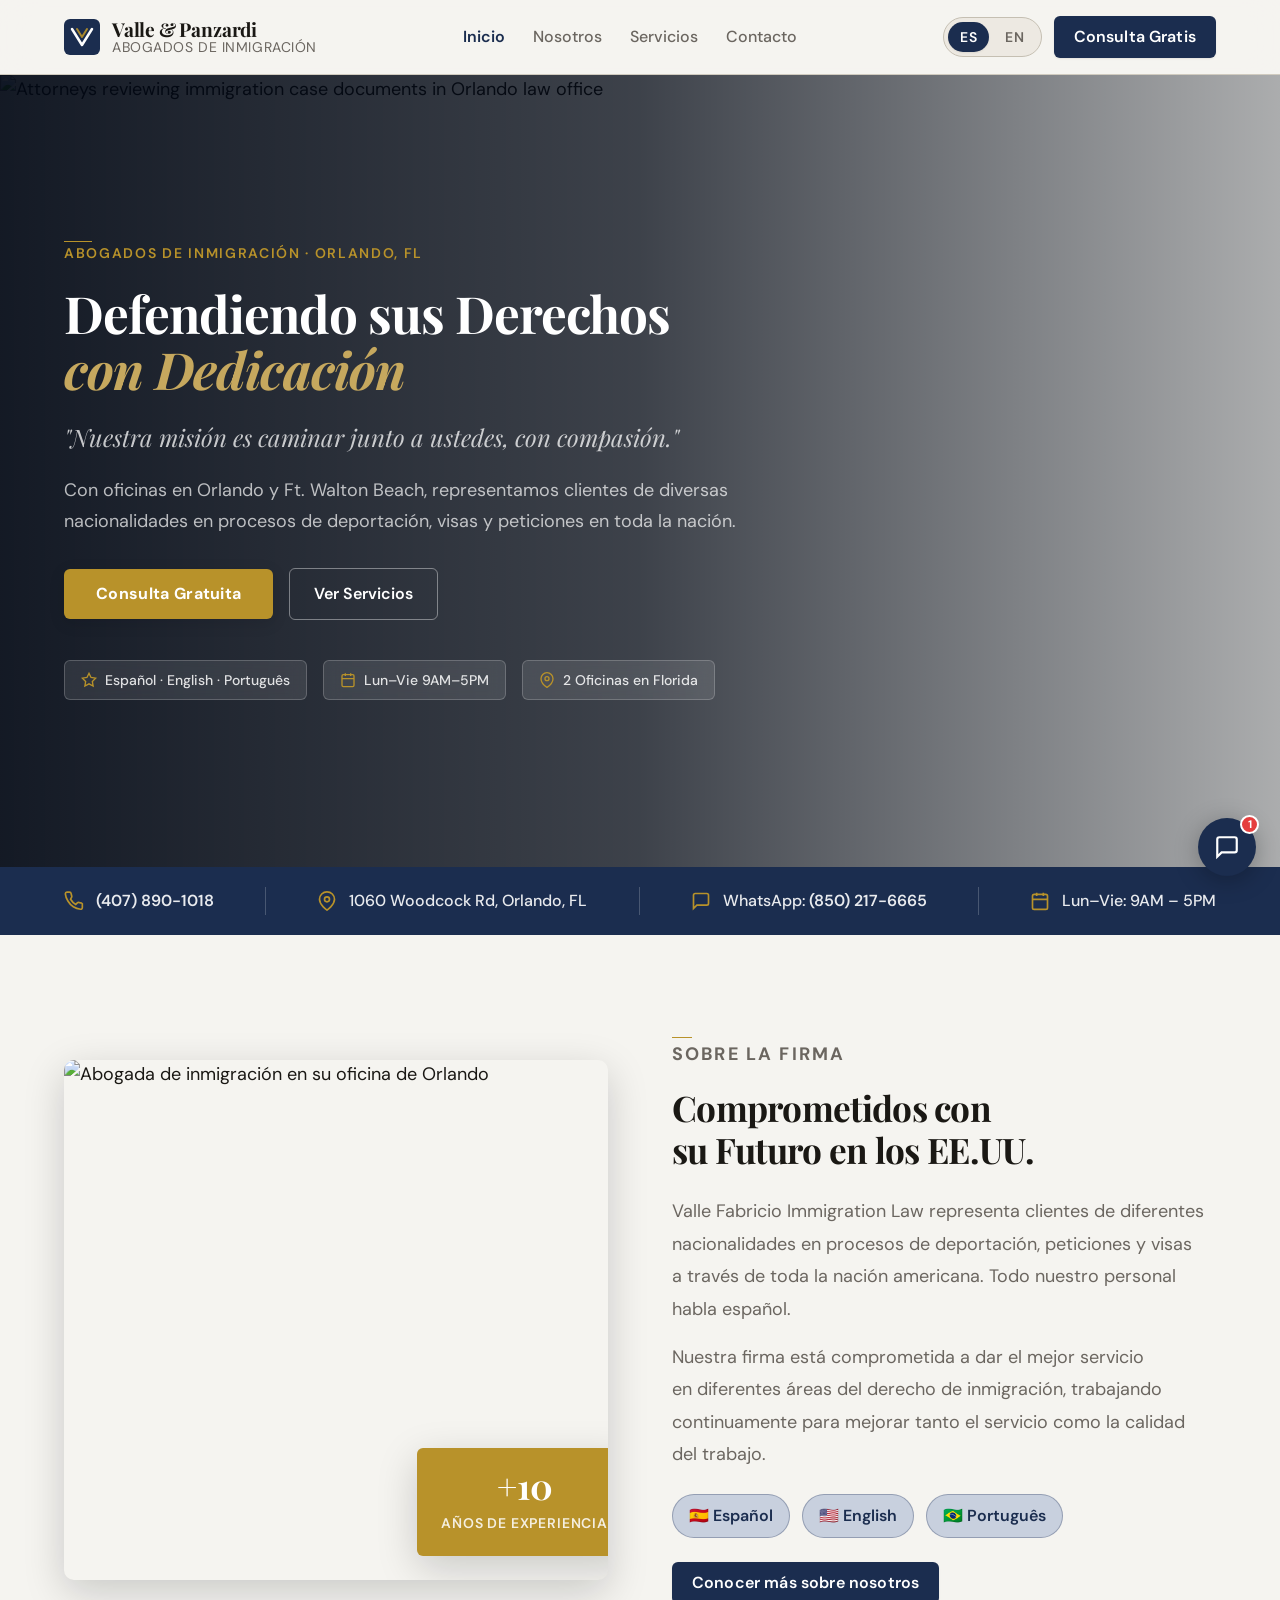
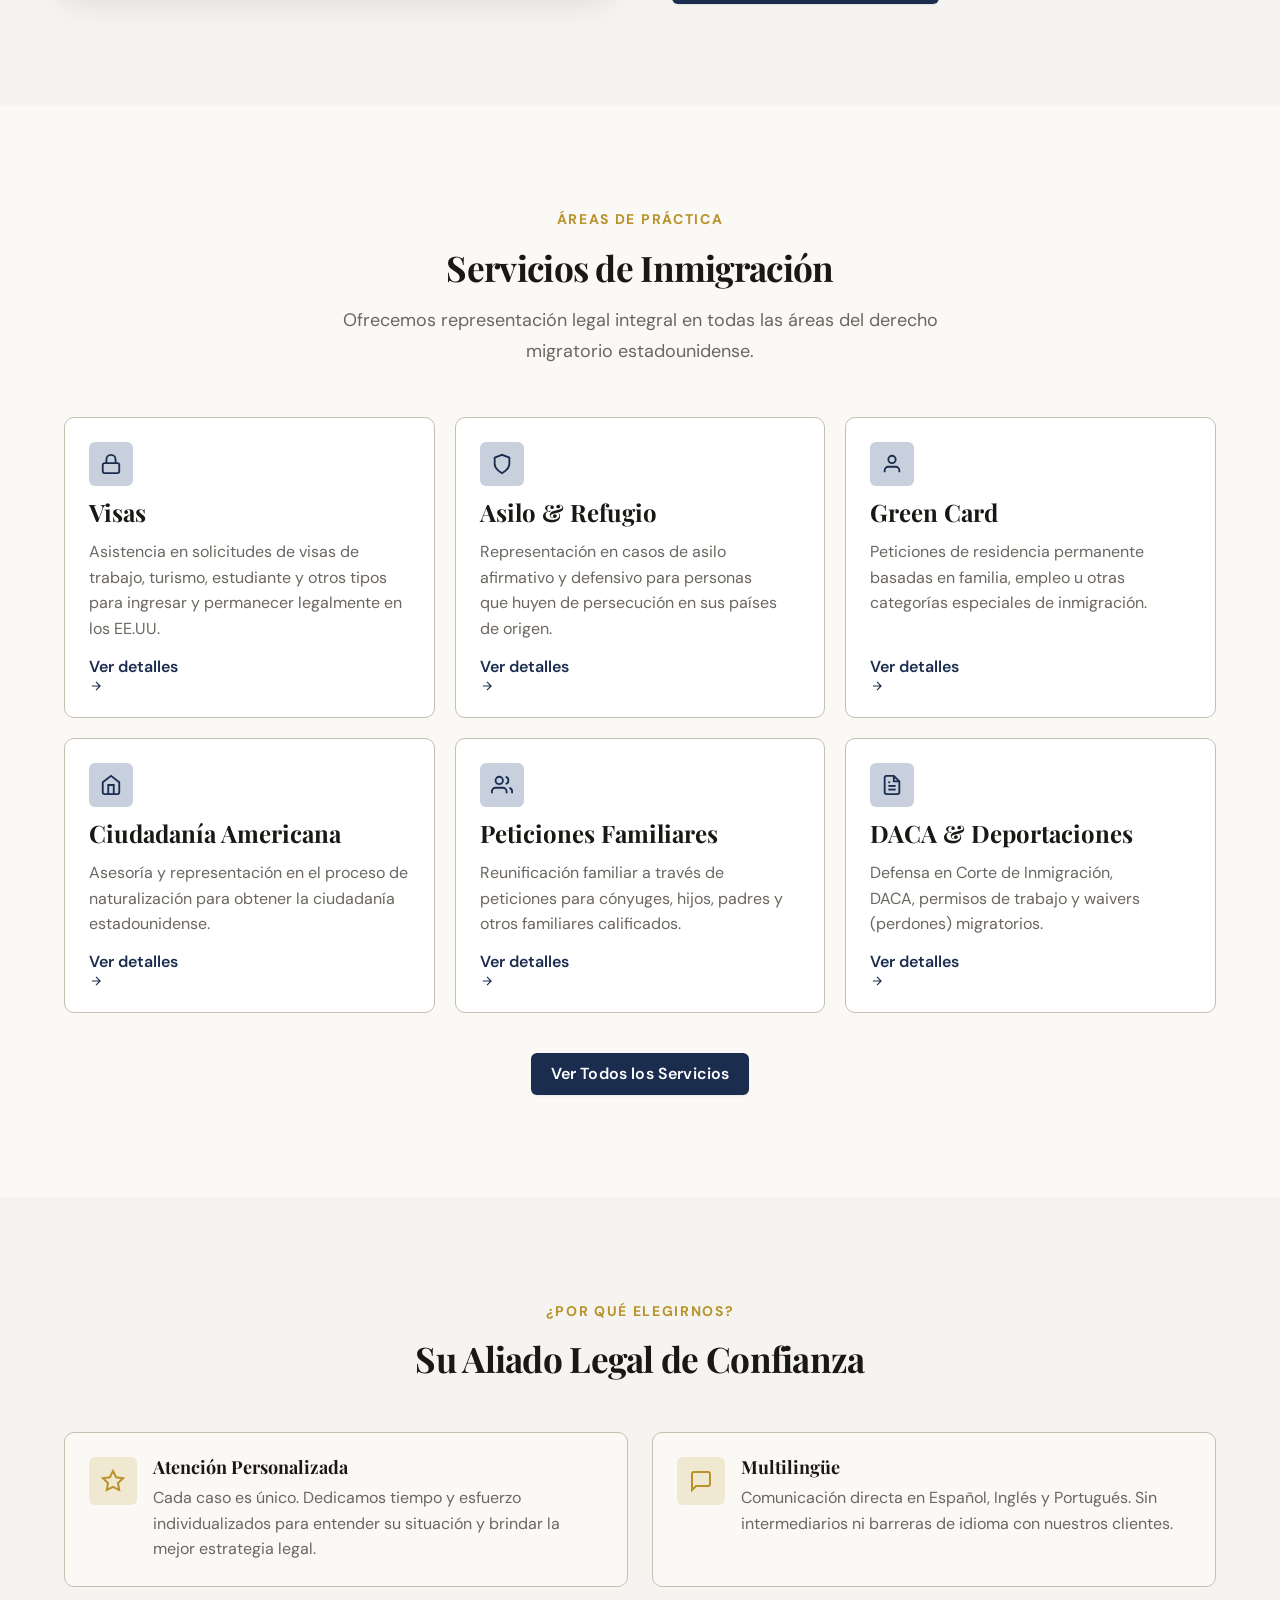
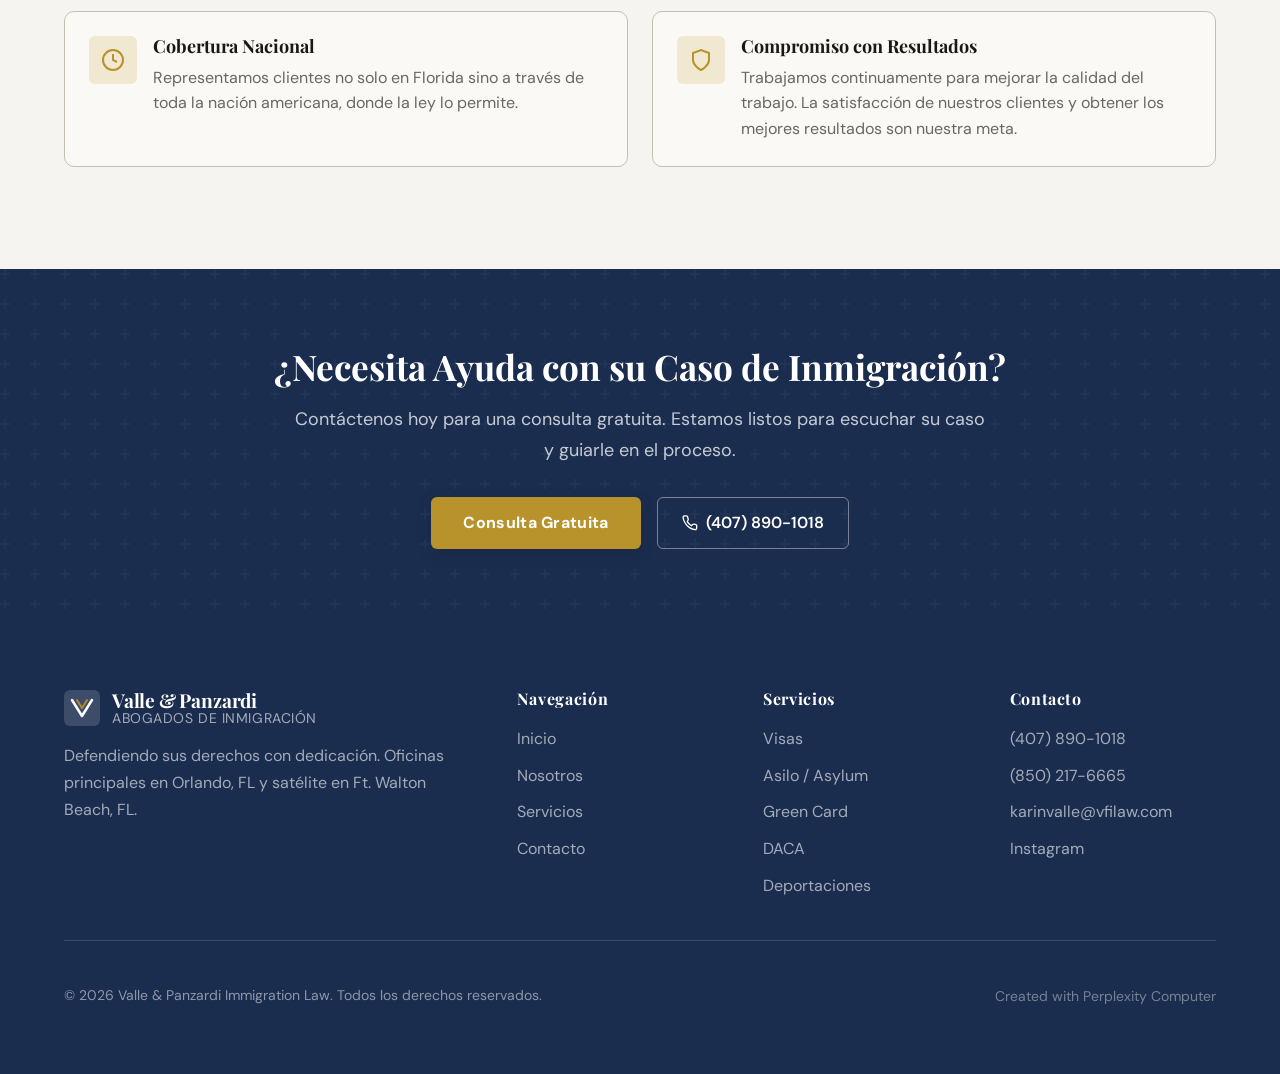
==== commit 6221d6ad: "fix: trust bar mobile layout + link colors + lock light theme Trust bar: - Phone number now a proper" ====
--- a/index.html
+++ b/index.html
@@ -94,9 +94,6 @@
         <button class="lang-btn active" data-lang-switch="es" aria-pressed="true">ES</button>
         <button class="lang-btn" data-lang-switch="en" aria-pressed="false">EN</button>
       </div>
-      <button class="theme-toggle" data-theme-toggle aria-label="Cambiar tema">
-        <svg width="18" height="18" viewBox="0 0 24 24" fill="none" stroke="currentColor" stroke-width="2"><path d="M21 12.79A9 9 0 1 1 11.21 3 7 7 0 0 0 21 12.79z"/></svg>
-      </button>
       <a href="./contact.html" class="btn-primary" data-lang="es">Consulta Gratis</a>
       <a href="./contact.html" class="btn-primary" data-lang="en">Free Consultation</a>
     </div>
@@ -120,9 +117,6 @@
         <button class="lang-btn active" data-lang-switch="es">ES</button>
         <button class="lang-btn" data-lang-switch="en">EN</button>
       </div>
-      <button class="theme-toggle" data-theme-toggle aria-label="Cambiar tema">
-        <svg width="18" height="18" viewBox="0 0 24 24" fill="none" stroke="currentColor" stroke-width="2"><path d="M21 12.79A9 9 0 1 1 11.21 3 7 7 0 0 0 21 12.79z"/></svg>
-      </button>
       <a href="./contact.html" class="btn-primary" data-lang="es">Consulta Gratis</a>
       <a href="./contact.html" class="btn-primary" data-lang="en">Free Consultation</a>
     </div>
@@ -185,7 +179,7 @@
     <div class="trust-bar-inner">
       <div class="trust-item">
         <svg width="20" height="20" viewBox="0 0 24 24" fill="none" stroke="currentColor" stroke-width="2" aria-hidden="true"><path d="M22 16.92v3a2 2 0 0 1-2.18 2 19.79 19.79 0 0 1-8.63-3.07A19.5 19.5 0 0 1 4.69 12 19.79 19.79 0 0 1 1.61 3.36a2 2 0 0 1 1.95-2h3a2 2 0 0 1 2 1.72c.127.96.361 1.903.7 2.81a2 2 0 0 1-.45 2.11L7.91 9.91a16 16 0 0 0 6.18 6.18l1.91-1.91a2 2 0 0 1 2.11-.45c.907.339 1.85.573 2.81.7A2 2 0 0 1 22 16.92z"/></svg>
-        <span>(407) 890-1018</span>
+        <a href="tel:+14078901018" class="trust-link">(407) 890-1018</a>
       </div>
       <div class="trust-divider" aria-hidden="true"></div>
       <div class="trust-item">
@@ -195,7 +189,7 @@
       <div class="trust-divider" aria-hidden="true"></div>
       <div class="trust-item">
         <svg width="20" height="20" viewBox="0 0 24 24" fill="none" stroke="currentColor" stroke-width="2" aria-hidden="true"><path d="M21 15a2 2 0 0 1-2 2H7l-4 4V5a2 2 0 0 1 2-2h14a2 2 0 0 1 2 2z"/></svg>
-        <span>WhatsApp: (850) 217-6665</span>
+        <span>WhatsApp: <a href="https://wa.me/18502176665" class="trust-link" target="_blank" rel="noopener">(850) 217-6665</a></span>
       </div>
       <div class="trust-divider" aria-hidden="true"></div>
       <div class="trust-item">
@@ -501,31 +495,6 @@
 });
 
 // ---- THEME TOGGLE ----
-(function(){
-  const root = document.documentElement;
-  let d = 'light';
-  root.setAttribute('data-theme', d);
-
-  function updateToggleIcon() {
-    document.querySelectorAll('[data-theme-toggle]').forEach(t => {
-      t.setAttribute('aria-label', d === 'dark' ? 'Cambiar a modo claro' : 'Cambiar a modo oscuro');
-      t.innerHTML = d === 'dark'
-        ? '<svg width="18" height="18" viewBox="0 0 24 24" fill="none" stroke="currentColor" stroke-width="2"><circle cx="12" cy="12" r="5"/><path d="M12 1v2M12 21v2M4.22 4.22l1.42 1.42M18.36 18.36l1.42 1.42M1 12h2M21 12h2M4.22 19.78l1.42-1.42M18.36 5.64l1.42-1.42"/></svg>'
-        : '<svg width="18" height="18" viewBox="0 0 24 24" fill="none" stroke="currentColor" stroke-width="2"><path d="M21 12.79A9 9 0 1 1 11.21 3 7 7 0 0 0 21 12.79z"/></svg>';
-    });
-  }
-
-  updateToggleIcon();
-
-  document.querySelectorAll('[data-theme-toggle]').forEach(t => {
-    t.addEventListener('click', () => {
-      d = d === 'dark' ? 'light' : 'dark';
-      root.setAttribute('data-theme', d);
-      
-      updateToggleIcon();
-    });
-  });
-})();
 
 // ---- MOBILE MENU ----
 const menuToggle = document.getElementById('menu-toggle');
--- a/style.css
+++ b/style.css
@@ -572,7 +572,7 @@
    TRUST BAR
    ============================================ */
 .trust-bar {
-  background: var(--color-primary);
+  background: #1b2d4f;
   padding: var(--space-5) var(--space-6);
 }
 
@@ -598,6 +598,16 @@
 .trust-item svg {
   color: var(--color-gold);
   flex-shrink: 0;
+}
+
+.trust-link {
+  color: rgba(255,255,255,0.9);
+  text-decoration: none;
+  font-weight: 600;
+}
+.trust-link:hover {
+  color: #fff;
+  text-decoration: underline;
 }
 
 .trust-divider {
@@ -1540,14 +1550,16 @@
   .hero-actions { flex-direction: column; gap: var(--space-3); }
   .hero-actions .btn-gold,
   .hero-actions .btn-outline-white { width: 100%; justify-content: center; padding: var(--space-4) var(--space-6); font-size: var(--text-base); }
-  .hero-badges { flex-direction: column; gap: var(--space-2); margin-top: var(--space-6); }
-  .hero-badge { font-size: 0.75rem; padding: var(--space-2) var(--space-3); }
+  .hero-badges { flex-direction: row; flex-wrap: wrap; gap: var(--space-2); margin-top: var(--space-6); }
+  .hero-badge { font-size: 0.7rem; padding: var(--space-1) var(--space-3); gap: var(--space-1); flex: 0 1 auto; width: auto; }
+  .hero-badge svg { width: 12px; height: 12px; flex-shrink: 0; }
 
   /* Trust bar */
   .trust-bar { padding: var(--space-4) var(--space-5); }
-  .trust-bar-inner { flex-direction: column; gap: var(--space-3); align-items: flex-start; }
+  .trust-bar-inner { display: grid; grid-template-columns: 1fr 1fr; gap: var(--space-3) var(--space-4); align-items: center; justify-items: start; }
   .trust-divider { display: none; }
-  .trust-item { font-size: var(--text-sm); }
+  .trust-item { font-size: var(--text-sm); gap: var(--space-2); }
+  .trust-item svg { width: 16px; height: 16px; }
 
   /* Sections */
   .section { padding-block: var(--space-12) var(--space-12); }
